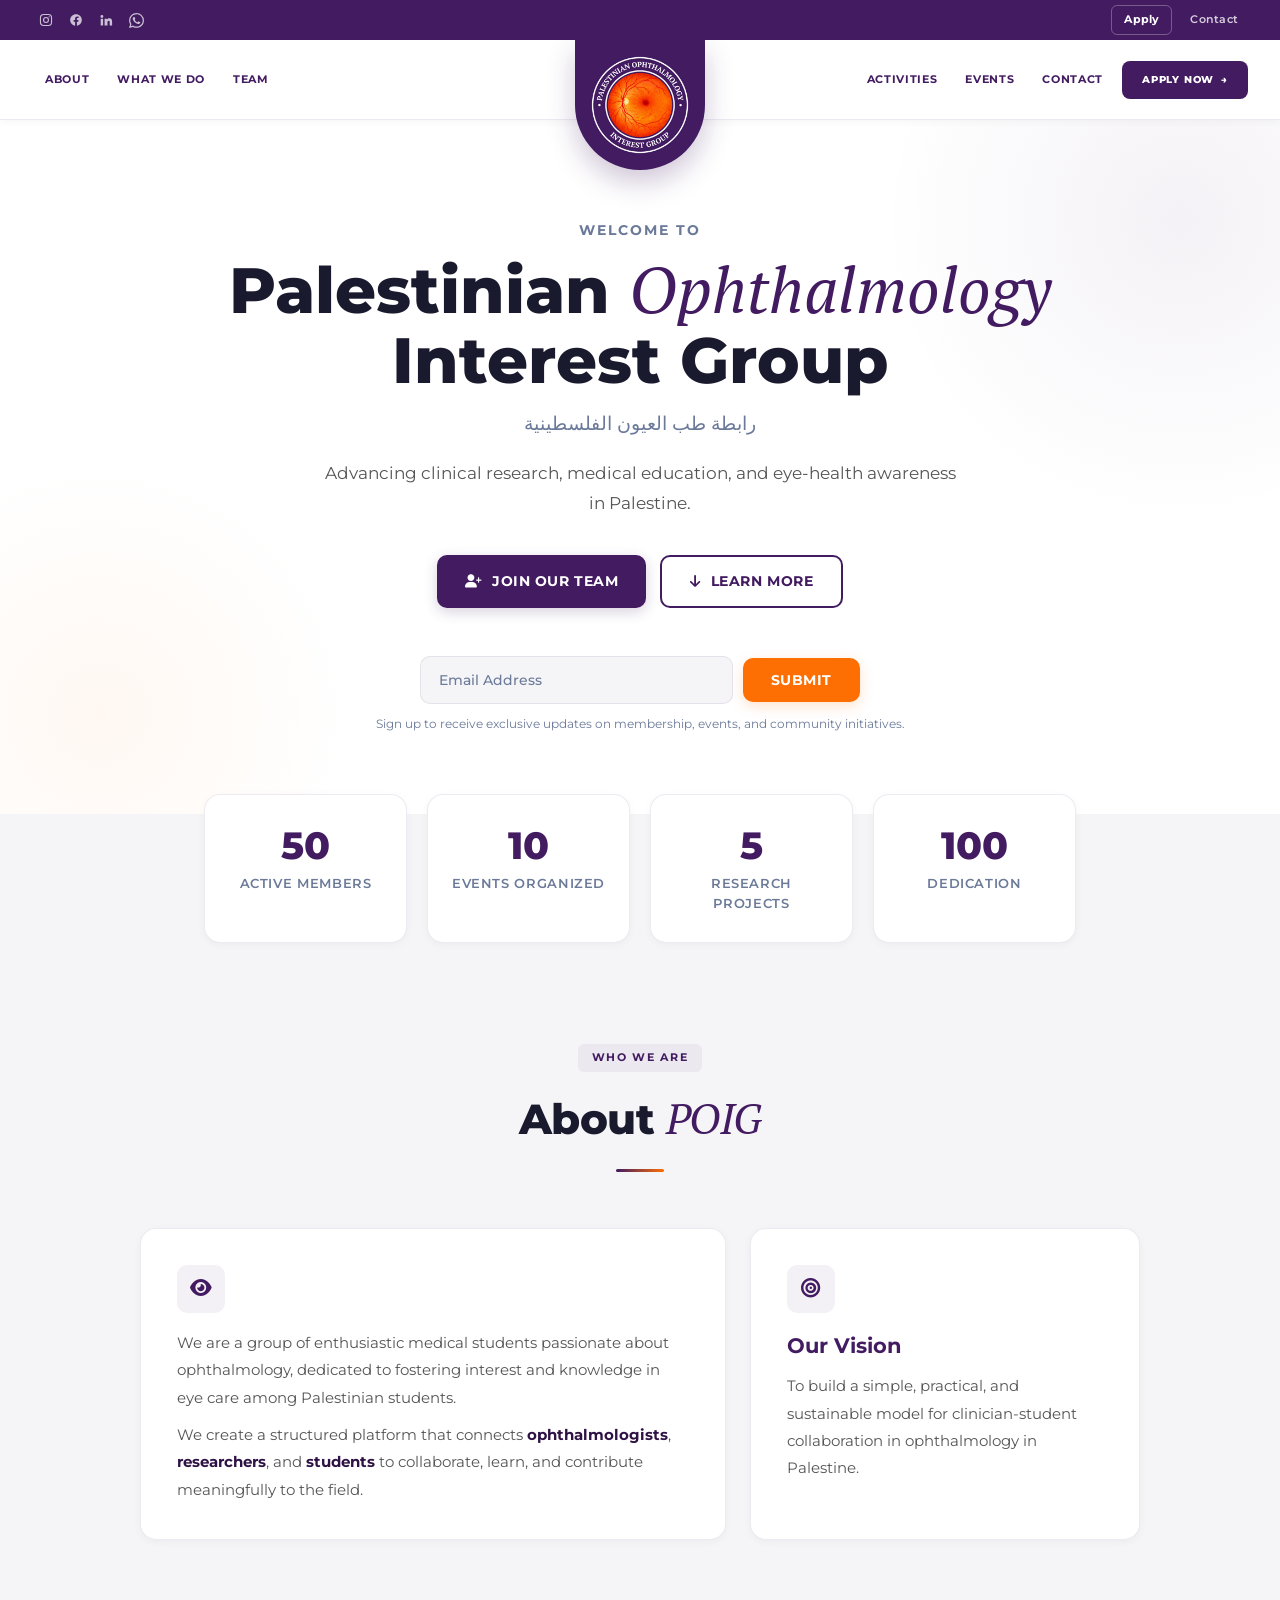
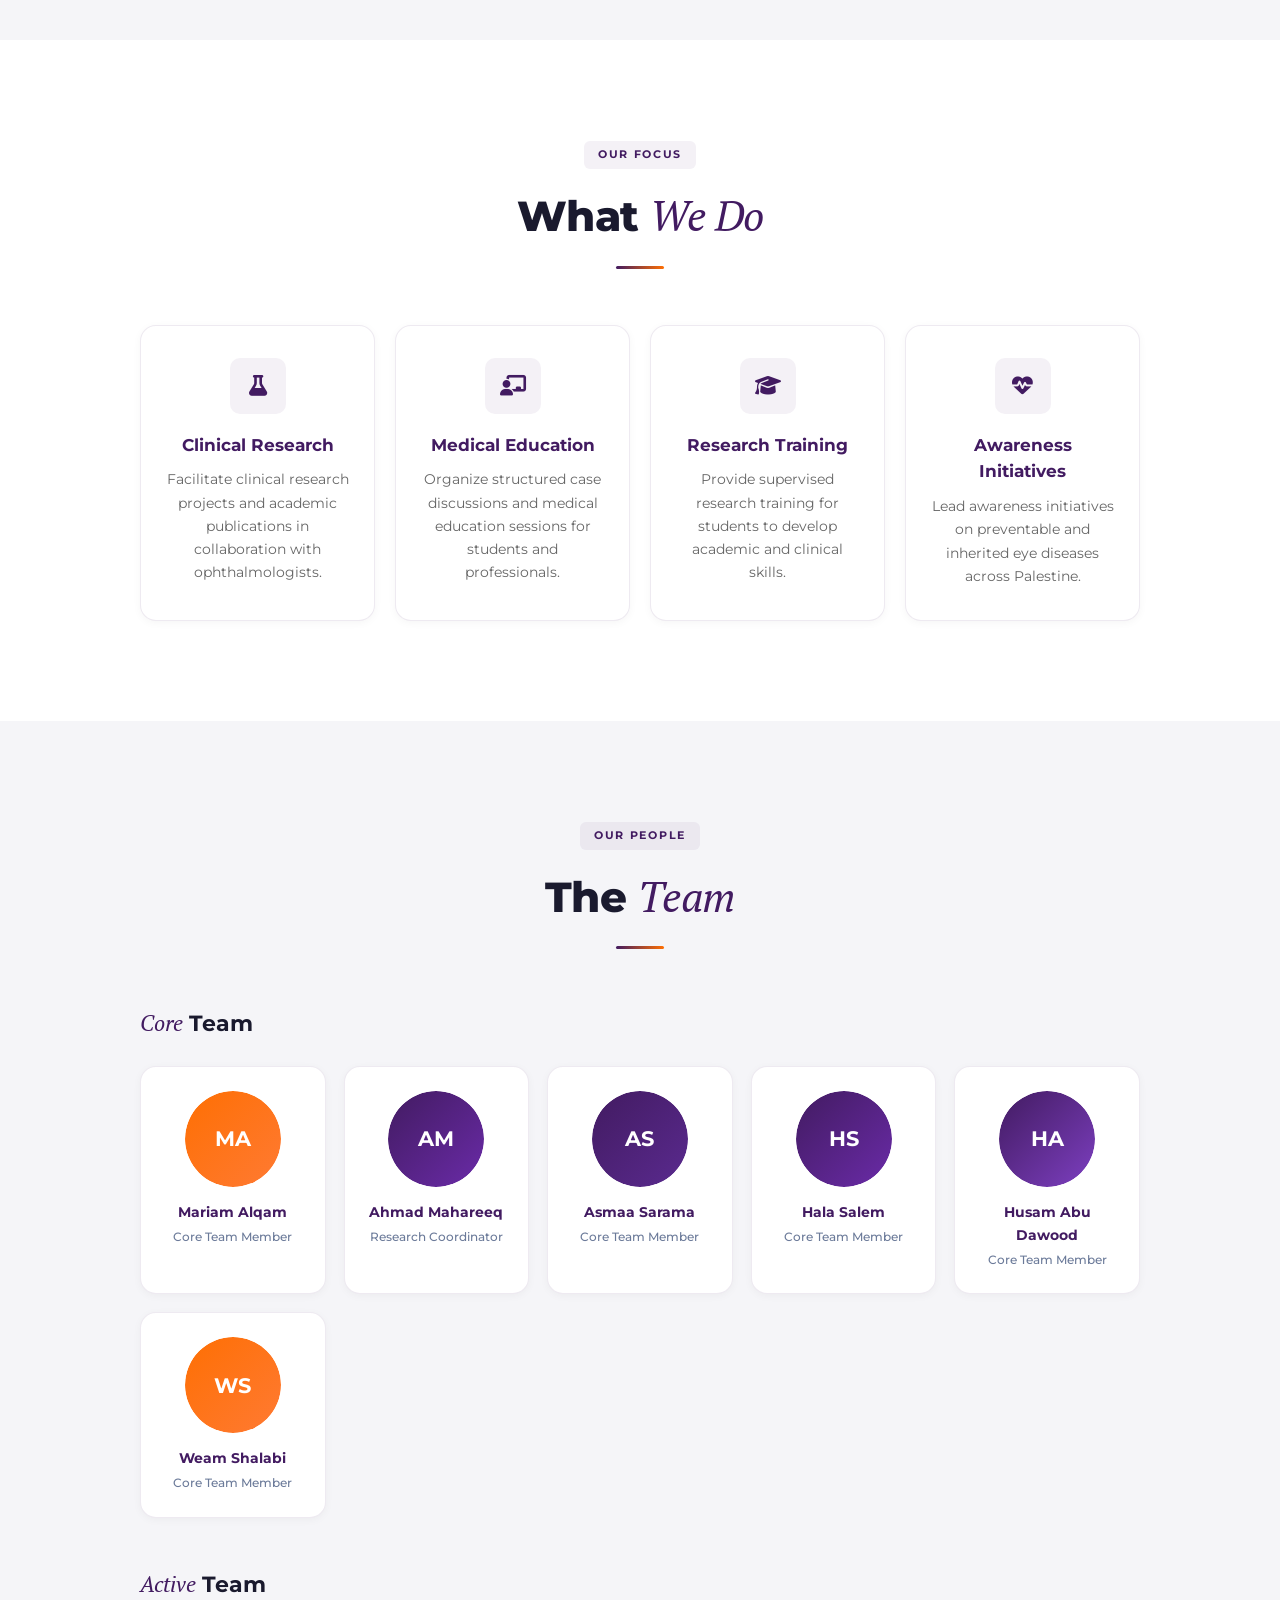
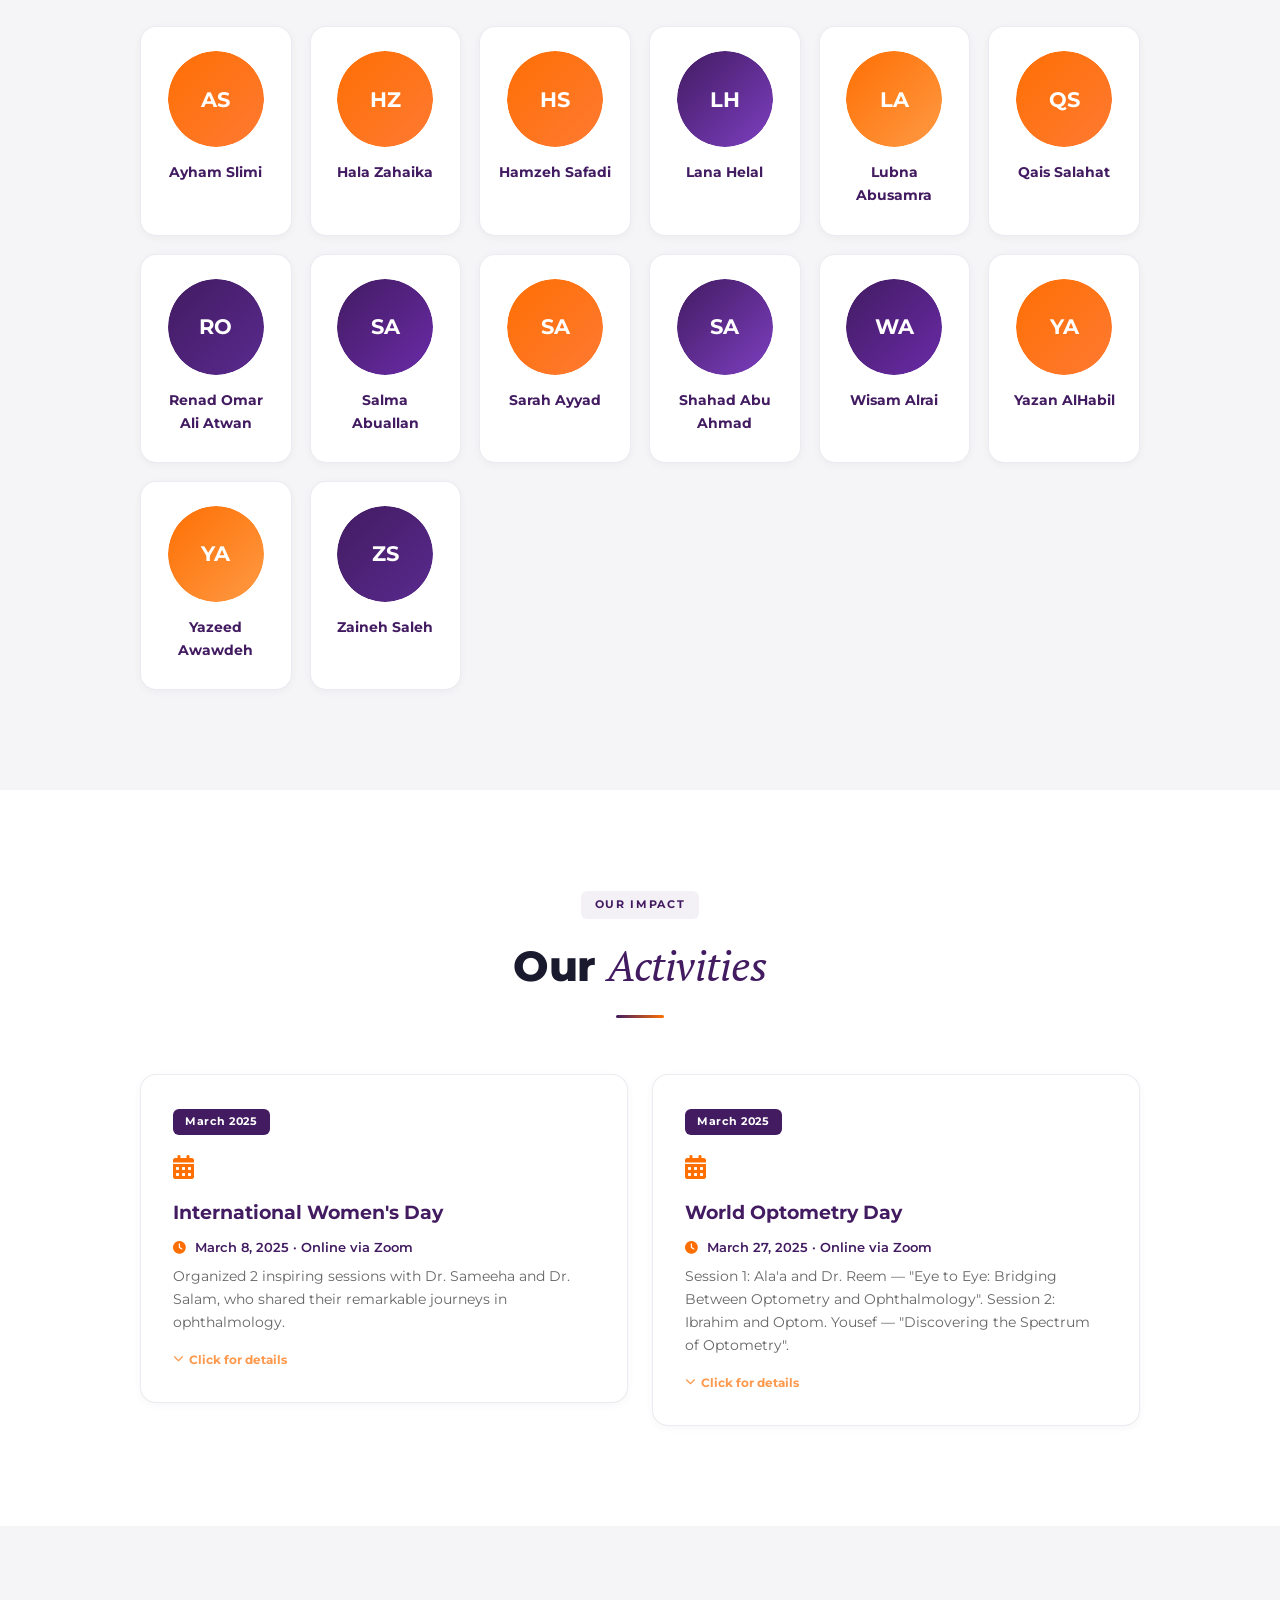
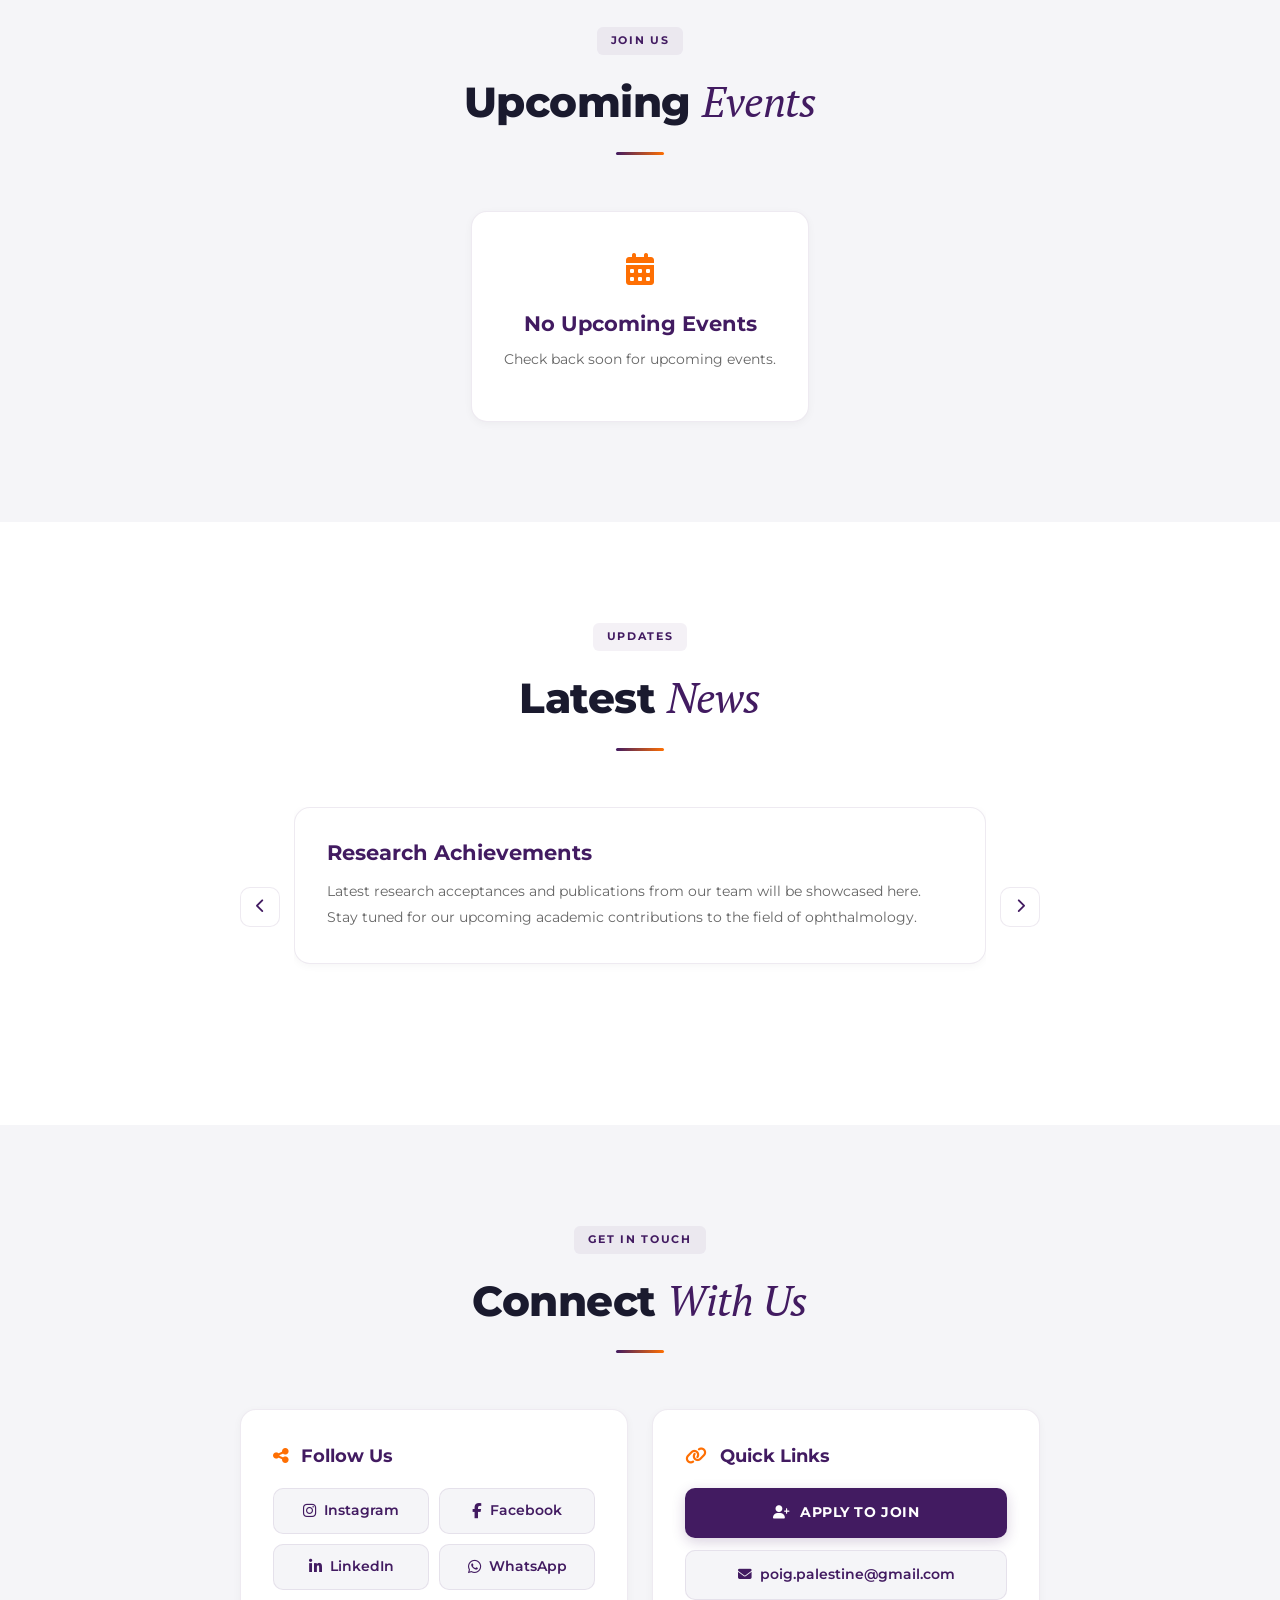
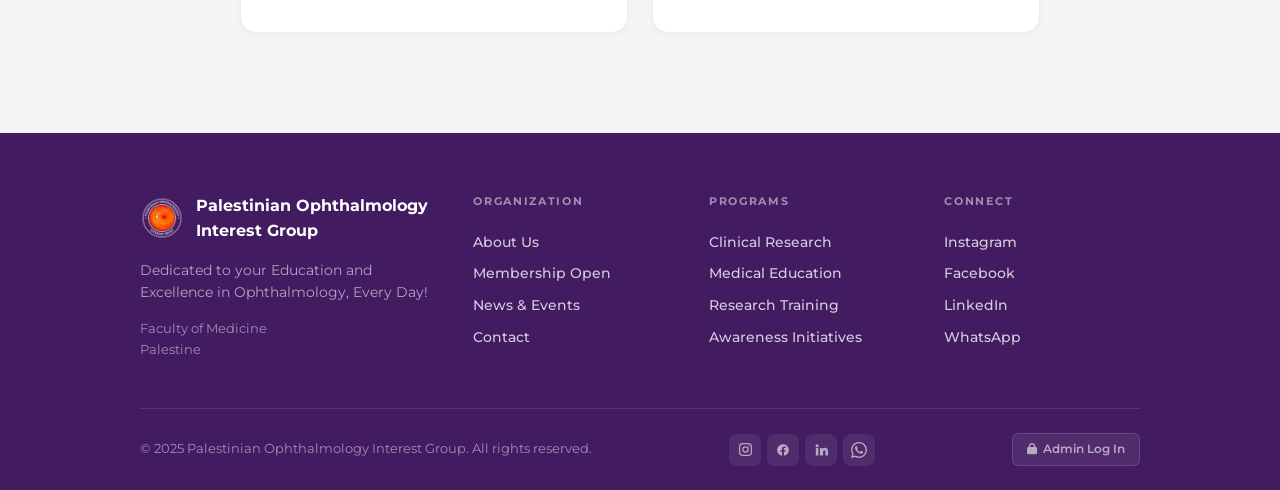
==== index.html @ 9f9f2297 "Redesign: cardig.me-inspired clean style" ====
<!DOCTYPE html>
<html lang="en">
<head>
  <meta charset="UTF-8">
  <meta name="viewport" content="width=device-width, initial-scale=1.0">
  <title>POIG — Palestinian Ophthalmology Interest Group</title>
  <meta name="description" content="POIG (Palestinian Ophthalmology Interest Group) is a student-led initiative dedicated to ophthalmic education, research, awareness, and professional development.">
  <link rel="icon" type="image/png" href="logo-small.png">
  <link rel="stylesheet" href="style.css">
  <link rel="preconnect" href="https://fonts.googleapis.com">
  <link rel="preconnect" href="https://fonts.gstatic.com" crossorigin>
  <link href="https://fonts.googleapis.com/css2?family=Montserrat:wght@300;400;500;600;700;800;900&family=PT+Serif:ital,wght@0,400;0,700;1,400;1,700&display=swap" rel="stylesheet">
  <link rel="stylesheet" href="lib/fontawesome/css/all.min.css">
</head>
<body id="top">

  <!-- Utility Bar -->
  <div class="nav-utility">
    <div class="util-social">
      <a href="https://www.instagram.com/poig.ps" target="_blank" rel="noopener" aria-label="Instagram">
        <svg width="14" height="14" viewBox="0 0 24 24" fill="none" stroke="currentColor" stroke-width="1.9"><rect x="2.5" y="2.5" width="19" height="19" rx="5.5"/><circle cx="12" cy="12" r="4.2"/><circle cx="17.4" cy="6.6" r="1.1" fill="currentColor" stroke="none"/></svg>
      </a>
      <a href="https://www.facebook.com/people/Palestinian-Ophthalmology-Interest-Group-POIG/61588352620304/" target="_blank" rel="noopener" aria-label="Facebook">
        <svg width="14" height="14" viewBox="0 0 24 24" fill="currentColor"><path d="M22 12.06C22 6.5 17.52 2 12 2S2 6.5 2 12.06c0 5 3.66 9.15 8.44 9.94v-7.03H7.9v-2.91h2.54V9.85c0-2.52 1.49-3.91 3.77-3.91 1.09 0 2.24.2 2.24.2v2.46h-1.26c-1.24 0-1.63.78-1.63 1.57v1.89h2.78l-.45 2.91h-2.33V22c4.78-.79 8.44-4.94 8.44-9.94Z"/></svg>
      </a>
      <a href="https://www.linkedin.com/company/palestinian-oig/" target="_blank" rel="noopener" aria-label="LinkedIn">
        <svg width="14" height="14" viewBox="0 0 24 24" fill="currentColor"><path d="M4.98 3.5a2.5 2.5 0 1 1 0 5 2.5 2.5 0 0 1 0-5ZM2.9 21.5h4.15V9.75H2.9V21.5ZM9.55 9.75h3.98v1.6h.06c.55-1.04 1.9-2.14 3.92-2.14 4.19 0 4.96 2.76 4.96 6.35v5.94h-4.14v-5.27c0-1.26-.02-2.88-1.75-2.88-1.76 0-2.03 1.37-2.03 2.79v5.36H9.55V9.75Z"/></svg>
      </a>
      <a href="https://chat.whatsapp.com/Lqb2zIHzDwMFWjWlgqXZn9" target="_blank" rel="noopener" aria-label="WhatsApp">
        <svg width="15" height="15" viewBox="0 0 24 24" fill="currentColor"><path d="M17.472 14.382c-.297-.149-1.758-.867-2.03-.967-.273-.099-.471-.148-.67.15-.197.297-.767.966-.94 1.164-.173.199-.347.223-.644.075-.297-.15-1.255-.463-2.39-1.475-.883-.788-1.48-1.761-1.653-2.059-.173-.297-.018-.458.13-.606.134-.133.298-.347.446-.52.149-.174.198-.298.298-.497.099-.198.05-.371-.025-.52-.075-.149-.669-1.612-.916-2.207-.242-.579-.487-.5-.669-.51-.173-.008-.371-.01-.57-.01-.198 0-.52.074-.792.372-.272.297-1.04 1.016-1.04 2.479 0 1.462 1.065 2.875 1.213 3.074.149.198 2.096 3.2 5.077 4.487.709.306 1.262.489 1.694.625.712.227 1.36.195 1.871.118.571-.085 1.758-.719 2.006-1.413.248-.694.248-1.289.173-1.413-.074-.124-.272-.198-.57-.347m-5.421 7.403h-.004a9.87 9.87 0 01-5.031-1.378l-.361-.214-3.741.982.998-3.648-.235-.374a9.86 9.86 0 01-1.51-5.26c.001-5.45 4.436-9.884 9.888-9.884 2.64 0 5.122 1.03 6.988 2.898a9.825 9.825 0 012.893 6.994c-.003 5.45-4.437 9.884-9.885 9.884m8.413-18.297A11.815 11.815 0 0012.05 0C5.495 0 .16 5.335.157 11.892c0 2.096.547 4.142 1.588 5.945L.057 24l6.305-1.654a11.882 11.882 0 005.683 1.448h.005c6.554 0 11.89-5.335 11.893-11.893a11.821 11.821 0 00-3.48-8.413Z"/></svg>
      </a>
    </div>

    <div class="util-links">
      <a href="https://docs.google.com/forms/d/e/1FAIpQLSf9drD7-JceoGbL4_K37pkbSeUa1gfrEMFWqD17afhvu1m6dw/viewform" target="_blank" class="util-outline">Apply</a>
      <a href="mailto:palestinian.oig@gmail.com">Contact</a>
    </div>
  </div>

  <!-- Main Nav Bar -->
  <div class="nav-main" id="navMain">
    <div class="nav-side left">
      <a class="nav-link-item" href="#about">About</a>
      <a class="nav-link-item" href="#services">What We Do</a>
      <a class="nav-link-item" href="#team">Team</a>
    </div>

    <a class="nav-logo" href="#top" aria-label="POIG — Home">
      <img src="logo-small.png" alt="POIG" loading="eager" width="110" height="110">
    </a>
    <div class="nav-center-gap"></div>

    <div class="nav-side right">
      <a class="nav-link-item" href="#activities">Activities</a>
      <a class="nav-link-item" href="#events">Events</a>
      <a class="nav-link-item" href="#contact">Contact</a>
      <div class="nav-ctas">
        <a class="nav-btn nav-btn-purple" href="https://docs.google.com/forms/d/e/1FAIpQLSf9drD7-JceoGbL4_K37pkbSeUa1gfrEMFWqD17afhvu1m6dw/viewform" target="_blank">Apply Now <span class="nav-cta-arr">&rarr;</span></a>
      </div>
    </div>

    <button class="nav-hamburger" id="navHamburger" aria-label="Menu">
      <span></span><span></span><span></span>
    </button>
  </div>

  <!-- Mobile Drawer -->
  <div class="nav-drawer" id="navDrawer">
    <div class="drawer-section">Navigation</div>
    <a class="drawer-item" href="#about">
      <div class="d-ico"><svg width="13" height="13" viewBox="0 0 24 24" fill="none" stroke="currentColor" stroke-width="1.8"><path d="M17 21v-2a4 4 0 0 0-4-4H5a4 4 0 0 0-4 4v2"/><circle cx="9" cy="7" r="4"/></svg></div>About Us
    </a>
    <a class="drawer-item" href="#services">
      <div class="d-ico"><svg width="13" height="13" viewBox="0 0 24 24" fill="none" stroke="currentColor" stroke-width="1.8"><path d="M12 2L2 7l10 5 10-5-10-5z"/><path d="M2 17l10 5 10-5"/><path d="M2 12l10 5 10-5"/></svg></div>What We Do
    </a>
    <a class="drawer-item" href="#team">
      <div class="d-ico"><svg width="13" height="13" viewBox="0 0 24 24" fill="none" stroke="currentColor" stroke-width="1.8"><path d="M17 21v-2a4 4 0 0 0-4-4H5a4 4 0 0 0-4 4v2"/><circle cx="9" cy="7" r="4"/><path d="M23 21v-2a4 4 0 0 0-3-3.87"/><path d="M16 3.13a4 4 0 0 1 0 7.75"/></svg></div>Team
    </a>
    <a class="drawer-item" href="#activities">
      <div class="d-ico"><svg width="13" height="13" viewBox="0 0 24 24" fill="none" stroke="currentColor" stroke-width="1.8"><rect x="3" y="4" width="18" height="18" rx="2"/><path d="M16 2v4"/><path d="M8 2v4"/><path d="M3 10h18"/></svg></div>Activities
    </a>
    <a class="drawer-item" href="#events">
      <div class="d-ico"><svg width="13" height="13" viewBox="0 0 24 24" fill="none" stroke="currentColor" stroke-width="1.8"><rect x="3" y="4" width="18" height="18" rx="2"/><path d="M16 2v4"/><path d="M8 2v4"/><path d="M3 10h18"/></svg></div>Events
    </a>
    <a class="drawer-item" href="#contact">
      <div class="d-ico"><svg width="13" height="13" viewBox="0 0 24 24" fill="none" stroke="currentColor" stroke-width="1.8"><path d="M4 4h16c1.1 0 2 .9 2 2v12c0 1.1-.9 2-2 2H4c-1.1 0-2-.9-2-2V6c0-1.1.9-2 2-2z"/><polyline points="22,6 12,13 2,6"/></svg></div>Contact
    </a>

    <div class="drawer-ctas">
      <a class="nav-btn nav-btn-ghost" href="https://docs.google.com/forms/d/e/1FAIpQLSf9drD7-JceoGbL4_K37pkbSeUa1gfrEMFWqD17afhvu1m6dw/viewform" target="_blank">Apply for Membership</a>
      <a class="nav-btn nav-btn-purple" href="#contact">Contact Us &rarr;</a>
    </div>

    <div class="drawer-social">
      <a href="https://www.instagram.com/poig.ps" target="_blank" rel="noopener" aria-label="Instagram"><svg width="15" height="15" viewBox="0 0 24 24" fill="none" stroke="currentColor" stroke-width="1.9"><rect x="2.5" y="2.5" width="19" height="19" rx="5.5"/><circle cx="12" cy="12" r="4.2"/><circle cx="17.4" cy="6.6" r="1.1" fill="currentColor" stroke="none"/></svg></a>
      <a href="https://www.facebook.com/people/Palestinian-Ophthalmology-Interest-Group-POIG/61588352620304/" target="_blank" rel="noopener" aria-label="Facebook"><svg width="15" height="15" viewBox="0 0 24 24" fill="currentColor"><path d="M22 12.06C22 6.5 17.52 2 12 2S2 6.5 2 12.06c0 5 3.66 9.15 8.44 9.94v-7.03H7.9v-2.91h2.54V9.85c0-2.52 1.49-3.91 3.77-3.91 1.09 0 2.24.2 2.24.2v2.46h-1.26c-1.24 0-1.63.78-1.63 1.57v1.89h2.78l-.45 2.91h-2.33V22c4.78-.79 8.44-4.94 8.44-9.94Z"/></svg></a>
      <a href="https://www.linkedin.com/company/palestinian-oig/" target="_blank" rel="noopener" aria-label="LinkedIn"><svg width="15" height="15" viewBox="0 0 24 24" fill="currentColor"><path d="M4.98 3.5a2.5 2.5 0 1 1 0 5 2.5 2.5 0 0 1 0-5ZM2.9 21.5h4.15V9.75H2.9V21.5ZM9.55 9.75h3.98v1.6h.06c.55-1.04 1.9-2.14 3.92-2.14 4.19 0 4.96 2.76 4.96 6.35v5.94h-4.14v-5.27c0-1.26-.02-2.88-1.75-2.88-1.76 0-2.03 1.37-2.03 2.79v5.36H9.55V9.75Z"/></svg></a>
      <a href="https://chat.whatsapp.com/Lqb2zIHzDwMFWjWlgqXZn9" target="_blank" rel="noopener" aria-label="WhatsApp"><svg width="16" height="16" viewBox="0 0 24 24" fill="currentColor"><path d="M17.472 14.382c-.297-.149-1.758-.867-2.03-.967-.273-.099-.471-.148-.67.15-.197.297-.767.966-.94 1.164-.173.199-.347.223-.644.075-.297-.15-1.255-.463-2.39-1.475-.883-.788-1.48-1.761-1.653-2.059-.173-.297-.018-.458.13-.606.134-.133.298-.347.446-.52.149-.174.198-.298.298-.497.099-.198.05-.371-.025-.52-.075-.149-.669-1.612-.916-2.207-.242-.579-.487-.5-.669-.51-.173-.008-.371-.01-.57-.01-.198 0-.52.074-.792.372-.272.297-1.04 1.016-1.04 2.479 0 1.462 1.065 2.875 1.213 3.074.149.198 2.096 3.2 5.077 4.487.709.306 1.262.489 1.694.625.712.227 1.36.195 1.871.118.571-.085 1.758-.719 2.006-1.413.248-.694.248-1.289.173-1.413-.074-.124-.272-.198-.57-.347m-5.421 7.403h-.004a9.87 9.87 0 01-5.031-1.378l-.361-.214-3.741.982.998-3.648-.235-.374a9.86 9.86 0 01-1.51-5.26c.001-5.45 4.436-9.884 9.888-9.884 2.64 0 5.122 1.03 6.988 2.898a9.825 9.825 0 012.893 6.994c-.003 5.45-4.437 9.884-9.885 9.884m8.413-18.297A11.815 11.815 0 0012.05 0C5.495 0 .16 5.335.157 11.892c0 2.096.547 4.142 1.588 5.945L.057 24l6.305-1.654a11.882 11.882 0 005.683 1.448h.005c6.554 0 11.89-5.335 11.893-11.893a11.821 11.821 0 00-3.48-8.413Z"/></svg></a>
    </div>
  </div>

  <!-- Nav Spacer -->
  <div class="nav-spacer" id="navSpacer"></div>

  <!-- Hero -->
  <section class="hero">
    <div class="hero-inner">
      <div class="hero-overline">Welcome to</div>
      <h1>
        <span id="heroTitle"></span>
      </h1>
      <p class="hero-arabic">رابطة طب العيون الفلسطينية</p>
      <p class="hero-desc" id="heroSubtitle"></p>
      <div class="hero-actions">
        <a href="https://docs.google.com/forms/d/e/1FAIpQLSf9drD7-JceoGbL4_K37pkbSeUa1gfrEMFWqD17afhvu1m6dw/viewform" target="_blank" class="btn btn-primary">
          <i class="fas fa-user-plus"></i> Join Our Team
        </a>
        <a href="#about" class="btn btn-outline">
          <i class="fas fa-arrow-down"></i> Learn More
        </a>
      </div>
      <div class="hero-signup">
        <input type="email" placeholder="Email Address" aria-label="Email Address">
        <button class="btn btn-orange" onclick="window.open('https://docs.google.com/forms/d/e/1FAIpQLSf9drD7-JceoGbL4_K37pkbSeUa1gfrEMFWqD17afhvu1m6dw/viewform','_blank')">
          Submit
        </button>
      </div>
      <p style="font-size:0.78rem;color:var(--muted);margin-top:10px;">Sign up to receive exclusive updates on membership, events, and community initiatives.</p>
    </div>
  </section>

  <!-- Stats -->
  <section class="stats-bar" id="statsBar"></section>

  <!-- About -->
  <section id="about" class="section">
    <div class="container">
      <div class="section-header">
        <span class="section-subtitle" id="aboutSubtitle">Who We Are</span>
        <h2 class="section-title">About <span class="serif-accent">POIG</span></h2>
        <div class="section-line"></div>
      </div>
      <div class="about-grid">
        <div class="about-card">
          <div class="card-icon"><i class="fas fa-eye"></i></div>
          <p id="aboutDescription">POIG is a Palestinian ophthalmology initiative dedicated to advancing clinical research, medical education, and eye-health awareness.</p>
          <p>We create a structured platform that connects <strong>ophthalmologists</strong>, <strong>researchers</strong>, and <strong>students</strong> to collaborate, learn, and contribute meaningfully to the field.</p>
        </div>
        <div class="vision-card">
          <div class="card-icon"><i class="fas fa-bullseye"></i></div>
          <h3>Our Vision</h3>
          <p>To build a simple, practical, and sustainable model for clinician-student collaboration in ophthalmology in Palestine.</p>
        </div>
      </div>
    </div>
  </section>

  <!-- What We Do -->
  <section id="services" class="section section-alt">
    <div class="container">
      <div class="section-header">
        <span class="section-subtitle">Our Focus</span>
        <h2 class="section-title">What <span class="serif-accent">We Do</span></h2>
        <div class="section-line"></div>
      </div>
      <div class="services-grid">
        <div class="service-card">
          <div class="service-icon"><i class="fas fa-flask"></i></div>
          <h3>Clinical Research</h3>
          <p>Facilitate clinical research projects and academic publications in collaboration with ophthalmologists.</p>
        </div>
        <div class="service-card">
          <div class="service-icon"><i class="fas fa-chalkboard-teacher"></i></div>
          <h3>Medical Education</h3>
          <p>Organize structured case discussions and medical education sessions for students and professionals.</p>
        </div>
        <div class="service-card">
          <div class="service-icon"><i class="fas fa-graduation-cap"></i></div>
          <h3>Research Training</h3>
          <p>Provide supervised research training for students to develop academic and clinical skills.</p>
        </div>
        <div class="service-card">
          <div class="service-icon"><i class="fas fa-heartbeat"></i></div>
          <h3>Awareness Initiatives</h3>
          <p>Lead awareness initiatives on preventable and inherited eye diseases across Palestine.</p>
        </div>
      </div>
    </div>
  </section>

  <!-- Team -->
  <section id="team" class="section">
    <div class="container">
      <div class="section-header">
        <span class="section-subtitle">Our People</span>
        <h2 class="section-title">The <span class="serif-accent">Team</span></h2>
        <div class="section-line"></div>
      </div>

      <div id="coreTeamContainer" class="team-category">
        <h3 class="team-category-title"><span class="serif-accent">Core</span> Team</h3>
        <div class="team-grid" id="coreTeamGrid"></div>
      </div>

      <div id="activeTeamContainer" class="team-category">
        <h3 class="team-category-title"><span class="serif-accent">Active</span> Team</h3>
        <div class="team-grid active-team-grid" id="activeTeamGrid"></div>
      </div>
    </div>
  </section>

  <!-- Activities -->
  <section id="activities" class="section section-alt">
    <div class="container">
      <div class="section-header">
        <span class="section-subtitle">Our Impact</span>
        <h2 class="section-title">Our <span class="serif-accent">Activities</span></h2>
        <div class="section-line"></div>
      </div>
      <div class="activities-grid" id="activitiesGrid"></div>
    </div>
  </section>

  <!-- Events -->
  <section id="events" class="section">
    <div class="container">
      <div class="section-header">
        <span class="section-subtitle">Join Us</span>
        <h2 class="section-title">Upcoming <span class="serif-accent">Events</span></h2>
        <div class="section-line"></div>
      </div>
      <div class="events-grid" id="eventsGrid"></div>
    </div>
  </section>

  <!-- News -->
  <section id="news" class="section section-alt">
    <div class="container">
      <div class="section-header">
        <span class="section-subtitle">Updates</span>
        <h2 class="section-title">Latest <span class="serif-accent">News</span></h2>
        <div class="section-line"></div>
      </div>
      <div class="news-carousel">
        <button class="carousel-arrow carousel-arrow-left" onclick="if(window.prevSlide){prevSlide();resetTimer()}"><i class="fas fa-chevron-left"></i></button>
        <div class="news-track" id="newsGrid"></div>
        <button class="carousel-arrow carousel-arrow-right" onclick="if(window.nextSlide){nextSlide();resetTimer()}"><i class="fas fa-chevron-right"></i></button>
      </div>
      <div class="carousel-dots" id="newsDots"></div>
    </div>
  </section>

  <!-- Contact -->
  <section id="contact" class="section">
    <div class="container">
      <div class="section-header">
        <span class="section-subtitle">Get In Touch</span>
        <h2 class="section-title">Connect <span class="serif-accent">With Us</span></h2>
        <div class="section-line"></div>
      </div>
      <div class="contact-content">
        <div class="contact-card">
          <h3><i class="fas fa-share-alt"></i> Follow Us</h3>
          <div class="social-links" id="socialLinks">
            <a href="https://www.instagram.com/poig.ps" target="_blank" class="social-link">
              <i class="fab fa-instagram"></i> Instagram
            </a>
            <a href="https://www.facebook.com/people/Palestinian-Ophthalmology-Interest-Group-POIG/61588352620304/" target="_blank" class="social-link">
              <i class="fab fa-facebook-f"></i> Facebook
            </a>
            <a href="https://www.linkedin.com/company/palestinian-oig/" target="_blank" class="social-link">
              <i class="fab fa-linkedin-in"></i> LinkedIn
            </a>
            <a href="https://chat.whatsapp.com/Lqb2zIHzDwMFWjWlgqXZn9" target="_blank" class="social-link">
              <i class="fab fa-whatsapp"></i> WhatsApp
            </a>
          </div>
        </div>
        <div class="contact-card">
          <h3><i class="fas fa-link"></i> Quick Links</h3>
          <a href="https://docs.google.com/forms/d/e/1FAIpQLSf9drD7-JceoGbL4_K37pkbSeUa1gfrEMFWqD17afhvu1m6dw/viewform" target="_blank" class="btn btn-primary">
            <i class="fas fa-user-plus"></i> Apply to Join
          </a>
          <a href="mailto:palestinian.oig@gmail.com" class="contact-email" id="contactEmail">
            <i class="fas fa-envelope"></i> palestinian.oig@gmail.com
          </a>
        </div>
      </div>
    </div>
  </section>

  <!-- Footer -->
  <footer>
    <div class="footer-grid">
      <div class="footer-brand">
        <div class="footer-logo">
          <img src="logo-small.png" alt="POIG">
          <span>Palestinian Ophthalmology Interest Group</span>
        </div>
        <p class="footer-tagline">Dedicated to your Education and Excellence in Ophthalmology, Every Day!</p>
        <p class="footer-address">Faculty of Medicine<br>Palestine</p>
      </div>
      <div class="footer-col">
        <h4>Organization</h4>
        <a href="#about">About Us</a>
        <a href="https://docs.google.com/forms/d/e/1FAIpQLSf9drD7-JceoGbL4_K37pkbSeUa1gfrEMFWqD17afhvu1m6dw/viewform" target="_blank">Membership Open</a>
        <a href="#news">News & Events</a>
        <a href="#contact">Contact</a>
      </div>
      <div class="footer-col">
        <h4>Programs</h4>
        <a href="#services">Clinical Research</a>
        <a href="#services">Medical Education</a>
        <a href="#services">Research Training</a>
        <a href="#services">Awareness Initiatives</a>
      </div>
      <div class="footer-col">
        <h4>Connect</h4>
        <a href="https://www.instagram.com/poig.ps" target="_blank">Instagram</a>
        <a href="https://www.facebook.com/people/Palestinian-Ophthalmology-Interest-Group-POIG/61588352620304/" target="_blank">Facebook</a>
        <a href="https://www.linkedin.com/company/palestinian-oig/" target="_blank">LinkedIn</a>
        <a href="https://chat.whatsapp.com/Lqb2zIHzDwMFWjWlgqXZn9" target="_blank">WhatsApp</a>
      </div>
    </div>
    <div class="footer-bottom">
      <p id="footerText">&copy; 2026 POIG. All rights reserved.</p>
      <div class="footer-social">
        <a href="https://www.instagram.com/poig.ps" target="_blank" aria-label="Instagram"><svg width="15" height="15" viewBox="0 0 24 24" fill="none" stroke="currentColor" stroke-width="1.9"><rect x="2.5" y="2.5" width="19" height="19" rx="5.5"/><circle cx="12" cy="12" r="4.2"/><circle cx="17.4" cy="6.6" r="1.1" fill="currentColor" stroke="none"/></svg></a>
        <a href="https://www.facebook.com/people/Palestinian-Ophthalmology-Interest-Group-POIG/61588352620304/" target="_blank" aria-label="Facebook"><svg width="14" height="14" viewBox="0 0 24 24" fill="currentColor"><path d="M22 12.06C22 6.5 17.52 2 12 2S2 6.5 2 12.06c0 5 3.66 9.15 8.44 9.94v-7.03H7.9v-2.91h2.54V9.85c0-2.52 1.49-3.91 3.77-3.91 1.09 0 2.24.2 2.24.2v2.46h-1.26c-1.24 0-1.63.78-1.63 1.57v1.89h2.78l-.45 2.91h-2.33V22c4.78-.79 8.44-4.94 8.44-9.94Z"/></svg></a>
        <a href="https://www.linkedin.com/company/palestinian-oig/" target="_blank" aria-label="LinkedIn"><svg width="15" height="15" viewBox="0 0 24 24" fill="currentColor"><path d="M4.98 3.5a2.5 2.5 0 1 1 0 5 2.5 2.5 0 0 1 0-5ZM2.9 21.5h4.15V9.75H2.9V21.5ZM9.55 9.75h3.98v1.6h.06c.55-1.04 1.9-2.14 3.92-2.14 4.19 0 4.96 2.76 4.96 6.35v5.94h-4.14v-5.27c0-1.26-.02-2.88-1.75-2.88-1.76 0-2.03 1.37-2.03 2.79v5.36H9.55V9.75Z"/></svg></a>
        <a href="https://chat.whatsapp.com/Lqb2zIHzDwMFWjWlgqXZn9" target="_blank" aria-label="WhatsApp"><svg width="16" height="16" viewBox="0 0 24 24" fill="currentColor"><path d="M17.472 14.382c-.297-.149-1.758-.867-2.03-.967-.273-.099-.471-.148-.67.15-.197.297-.767.966-.94 1.164-.173.199-.347.223-.644.075-.297-.15-1.255-.463-2.39-1.475-.883-.788-1.48-1.761-1.653-2.059-.173-.297-.018-.458.13-.606.134-.133.298-.347.446-.52.149-.174.198-.298.298-.497.099-.198.05-.371-.025-.52-.075-.149-.669-1.612-.916-2.207-.242-.579-.487-.5-.669-.51-.173-.008-.371-.01-.57-.01-.198 0-.52.074-.792.372-.272.297-1.04 1.016-1.04 2.479 0 1.462 1.065 2.875 1.213 3.074.149.198 2.096 3.2 5.077 4.487.709.306 1.262.489 1.694.625.712.227 1.36.195 1.871.118.571-.085 1.758-.719 2.006-1.413.248-.694.248-1.289.173-1.413-.074-.124-.272-.198-.57-.347m-5.421 7.403h-.004a9.87 9.87 0 01-5.031-1.378l-.361-.214-3.741.982.998-3.648-.235-.374a9.86 9.86 0 01-1.51-5.26c.001-5.45 4.436-9.884 9.888-9.884 2.64 0 5.122 1.03 6.988 2.898a9.825 9.825 0 012.893 6.994c-.003 5.45-4.437 9.884-9.885 9.884m8.413-18.297A11.815 11.815 0 0012.05 0C5.495 0 .16 5.335.157 11.892c0 2.096.547 4.142 1.588 5.945L.057 24l6.305-1.654a11.882 11.882 0 005.683 1.448h.005c6.554 0 11.89-5.335 11.893-11.893a11.821 11.821 0 00-3.48-8.413Z"/></svg></a>
      </div>
      <a href="admin.html" class="btn-admin-login"><i class="fas fa-lock"></i> Admin Log In</a>
    </div>
  </footer>

  <script src="script.js"></script>
</body>
</html>
---- style.css ----
/* ============================================
   POIG — Palestinian Ophthalmology Interest Group
   Theme: Cardig.me-inspired clean institutional style
   Colors: Purple (#421B61), Orange (#FE6F03)
   ============================================ */

@import url('https://fonts.googleapis.com/css2?family=Montserrat:ital,wght@0,300;0,400;0,500;0,600;0,700;0,800;0,900;1,400;1,700&family=PT+Serif:ital,wght@0,400;0,700;1,400;1,700&display=swap');

:root {
  --purple: #421B61;
  --purple-dark: #2f1245;
  --purple-light: #6a2ba8;
  --orange: #FE6F03;
  --orange-light: #ff9a44;
  --orange-dark: #d55a00;
  --white: #fff;
  --off: #f5f5f8;
  --muted: #6B7A99;
  --text: #1a1a2e;
  --border: rgba(66, 27, 97, 0.09);
  --shadow-sm: 0 2px 8px rgba(0, 0, 0, 0.04);
  --shadow-md: 0 4px 20px rgba(0, 0, 0, 0.06);
  --shadow-lg: 0 12px 40px rgba(0, 0, 0, 0.08);
  --radius: 16px;
  --radius-sm: 10px;
  --radius-lg: 24px;
  --transition: 0.3s cubic-bezier(0.25, 0.46, 0.45, 0.94);
  --util-h: 40px;
  --main-h: 80px;
  --cradle-w: 130px;
  --cradle-h: 130px;
  --logo-s: 110px;
}

* {
  margin: 0;
  padding: 0;
  box-sizing: border-box;
}

html {
  scroll-behavior: smooth;
}

body {
  font-family: 'Montserrat', -apple-system, BlinkMacSystemFont, sans-serif;
  background: var(--off);
  color: var(--text);
  overflow-x: hidden;
  line-height: 1.6;
  -webkit-font-smoothing: antialiased;
}

/* ============================================
   Two-Tier Navigation
   ============================================ */

/* ── Utility Bar ── */
.nav-utility {
  position: fixed;
  top: 0;
  left: 0;
  right: 0;
  height: var(--util-h);
  background: var(--purple);
  display: flex;
  align-items: center;
  justify-content: space-between;
  padding: 0 32px;
  z-index: 1001;
  transition: height 0.3s var(--transition), opacity 0.25s var(--transition);
  font-family: 'Montserrat', sans-serif;
}

body.scrolled .nav-utility {
  height: 0;
  opacity: 0;
  overflow: hidden;
}

.util-social {
  display: flex;
  align-items: center;
  gap: 2px;
}

.util-social a {
  width: 28px;
  height: 28px;
  border-radius: 6px;
  display: flex;
  align-items: center;
  justify-content: center;
  color: rgba(255, 255, 255, 0.72);
  text-decoration: none;
  transition: background 0.18s, color 0.18s, transform 0.18s;
}

.util-social a:hover {
  background: rgba(255, 255, 255, 0.1);
  color: #fff;
  transform: translateY(-1px);
}

.util-links {
  display: flex;
  align-items: center;
  gap: 4px;
}

.util-links a {
  font-size: 11px;
  font-weight: 600;
  letter-spacing: 0.02em;
  color: rgba(255, 255, 255, 0.78);
  text-decoration: none;
  padding: 6px 10px;
  border-radius: 6px;
  white-space: nowrap;
  transition: background 0.18s, color 0.18s;
}

.util-links a:hover {
  background: rgba(255, 255, 255, 0.1);
  color: #fff;
}

.util-links a.util-strong {
  color: #fff;
  background: rgba(255, 255, 255, 0.12);
  font-weight: 700;
}

.util-links a.util-strong:hover {
  background: rgba(255, 255, 255, 0.2);
}

.util-links a.util-outline {
  color: #fff;
  font-weight: 700;
  border: 1px solid rgba(255, 255, 255, 0.28);
  padding: 5px 12px;
  margin-right: 4px;
}

.util-links a.util-outline:hover {
  background: rgba(255, 255, 255, 0.14);
  border-color: rgba(255, 255, 255, 0.5);
}

.util-sep {
  width: 1px;
  height: 15px;
  background: rgba(255, 255, 255, 0.2);
  margin: 0 8px;
}

/* ── Main Nav Bar ── */
.nav-main {
  position: fixed;
  top: var(--util-h);
  left: 0;
  right: 0;
  height: var(--main-h);
  display: flex;
  align-items: center;
  padding: 0 32px;
  background: var(--white);
  border-bottom: 1px solid var(--border);
  box-shadow: var(--shadow-sm);
  z-index: 1000;
  transition: box-shadow 0.3s var(--transition), top 0.3s var(--transition);
  font-family: 'Montserrat', sans-serif;
}

body.scrolled .nav-main {
  top: 0;
  box-shadow: var(--shadow-md);
}

/* ── Logo Cradle ── */
.nav-logo {
  position: absolute;
  top: 0;
  left: 50%;
  transform: translateX(-50%);
  width: var(--cradle-w);
  height: var(--cradle-h);
  background: var(--purple);
  border-radius: 0 0 calc(var(--cradle-w) / 2) calc(var(--cradle-w) / 2);
  box-shadow: 0 12px 28px rgba(66, 27, 97, 0.25);
  display: flex;
  align-items: flex-start;
  justify-content: center;
  padding-top: 10px;
  text-decoration: none;
  z-index: 3;
  transition:
    width 0.5s cubic-bezier(0.45, 0.05, 0.3, 1),
    height 0.3s var(--transition) 0.4s,
    border-radius 0.3s var(--transition) 0.4s,
    padding 0.3s var(--transition) 0.4s,
    box-shadow 0.3s var(--transition) 0.4s,
    transform 0.4s var(--transition);
}

.nav-logo img {
  width: var(--logo-s);
  height: var(--logo-s);
  object-fit: contain;
  border-radius: 50%;
  flex-shrink: 0;
  transition: width 0.3s var(--transition), height 0.3s var(--transition), transform 0.3s var(--transition);
}

.nav-logo:hover img {
  transform: scale(1.04);
}

.nav-logo:hover {
  box-shadow: 0 16px 36px rgba(66, 27, 97, 0.32);
}

body.scrolled .nav-logo {
  width: 100%;
  height: var(--main-h);
  border-radius: 0;
  align-items: center;
  padding: 0;
  box-shadow: none;
  pointer-events: none;
  transition:
    height 0.3s var(--transition),
    border-radius 0.3s var(--transition),
    padding 0.3s var(--transition),
    box-shadow 0.3s var(--transition),
    transform 0.4s var(--transition),
    width 0.55s cubic-bezier(0.45, 0.05, 0.3, 1) 0.3s;
}

body.scrolled .nav-logo:hover {
  box-shadow: none;
}

body.scrolled .nav-logo img {
  width: 56px;
  height: 56px;
  pointer-events: auto;
  cursor: pointer;
}

.nav-center-gap {
  width: calc(var(--cradle-w) + 20px);
  flex-shrink: 0;
}

/* ── Nav Links ── */
.nav-side {
  display: flex;
  align-items: center;
  gap: 2px;
  flex: 1;
  min-width: 0;
  position: relative;
  z-index: 4;
}

.nav-side.right {
  justify-content: flex-end;
}

.nav-link-item {
  display: inline-flex;
  align-items: center;
  gap: 5px;
  padding: 9px 13px;
  border-radius: 7px;
  font-size: 11px;
  font-weight: 700;
  letter-spacing: 0.06em;
  text-transform: uppercase;
  color: var(--purple);
  text-decoration: none;
  transition: background 0.15s, color 0.15s;
  white-space: nowrap;
  cursor: pointer;
  border: none;
  background: none;
  font-family: 'Montserrat', sans-serif;
  position: relative;
}

.nav-link-item::before {
  content: '';
  position: absolute;
  left: 13px;
  right: 13px;
  bottom: 3px;
  height: 2px;
  background: var(--purple);
  border-radius: 2px;
  transform: scaleX(0);
  transform-origin: left;
  transition: transform 0.25s var(--transition);
}

.nav-link-item:hover::before,
.nav-link-item.active::before {
  transform: scaleX(1);
}

.nav-link-item:hover,
.nav-link-item.active {
  background: var(--off);
}

body.scrolled .nav-link-item {
  color: #fff;
}

body.scrolled .nav-link-item::before {
  background: #fff;
}

body.scrolled .nav-link-item:hover,
body.scrolled .nav-link-item.active {
  background: rgba(255, 255, 255, 0.12);
}

/* ── Nav Button ── */
.nav-btn {
  display: inline-flex;
  align-items: center;
  gap: 7px;
  font-family: 'Montserrat', sans-serif;
  font-size: 10px;
  font-weight: 800;
  letter-spacing: 0.08em;
  text-transform: uppercase;
  text-decoration: none;
  cursor: pointer;
  padding: 11px 20px;
  border-radius: 8px;
  border: none;
  position: relative;
  overflow: hidden;
  transition: opacity 0.2s, transform 0.15s, box-shadow 0.2s;
  white-space: nowrap;
}

.nav-btn:hover {
  opacity: 0.92;
  transform: translateY(-1px);
}

.nav-btn::after {
  content: '';
  position: absolute;
  top: 0;
  left: -80%;
  width: 55%;
  height: 100%;
  background: linear-gradient(90deg, transparent, rgba(255, 255, 255, 0.22), transparent);
  transform: skewX(-18deg);
  transition: left 0.5s ease;
  pointer-events: none;
}

.nav-btn:hover::after {
  left: 140%;
}

.nav-btn-purple {
  background: var(--purple);
  color: #fff;
}

.nav-btn-purple:hover {
  box-shadow: 0 8px 20px rgba(66, 27, 97, 0.24);
}

body.scrolled .nav-btn-purple {
  background: #fff;
  color: var(--purple);
}

body.scrolled .nav-btn-purple:hover {
  box-shadow: 0 8px 20px rgba(0, 0, 0, 0.2);
}

.nav-btn-ghost {
  background: transparent;
  color: var(--purple);
  outline: 1px solid var(--border);
}

.nav-btn-ghost:hover {
  background: var(--off);
}

body.scrolled .nav-btn-ghost {
  color: #fff;
  outline-color: rgba(255, 255, 255, 0.28);
}

body.scrolled .nav-btn-ghost:hover {
  background: rgba(255, 255, 255, 0.12);
}

.nav-ctas {
  display: flex;
  align-items: center;
  gap: 8px;
  flex-shrink: 0;
  margin-left: 4px;
}

.nav-cta-arr {
  display: inline-block;
  transition: transform 0.25s var(--transition);
}

.nav-btn:hover .nav-cta-arr {
  transform: translateX(3px);
}

/* ── Mobile Hamburger ── */
.nav-hamburger {
  display: none;
  flex-direction: column;
  justify-content: center;
  gap: 5px;
  width: 38px;
  height: 38px;
  padding: 7px;
  background: var(--off);
  border: 1px solid var(--border);
  border-radius: 9px;
  cursor: pointer;
  flex-shrink: 0;
  position: relative;
  z-index: 4;
  transition: background 0.3s var(--transition), border-color 0.3s var(--transition);
}

.nav-hamburger span {
  display: block;
  height: 2px;
  background: var(--purple);
  border-radius: 2px;
  transition: all 0.25s var(--transition);
}

body.scrolled .nav-hamburger {
  background: rgba(255, 255, 255, 0.12);
  border-color: rgba(255, 255, 255, 0.22);
}

body.scrolled .nav-hamburger span {
  background: #fff;
}

.nav-hamburger.open span:nth-child(1) {
  transform: translateY(7px) rotate(45deg);
}

.nav-hamburger.open span:nth-child(2) {
  opacity: 0;
  transform: scaleX(0);
}

.nav-hamburger.open span:nth-child(3) {
  transform: translateY(-7px) rotate(-45deg);
}

/* ── Mobile Drawer ── */
.nav-drawer {
  display: none;
  position: fixed;
  top: calc(var(--util-h) + var(--main-h));
  left: 0;
  right: 0;
  background: var(--white);
  border-top: 1px solid var(--border);
  box-shadow: 0 16px 48px rgba(66, 27, 97, 0.1);
  z-index: 999;
  overflow-y: auto;
  max-height: calc(100vh - var(--util-h) - var(--main-h));
  padding: 16px 0 40px;
  font-family: 'Montserrat', sans-serif;
}

body.scrolled .nav-drawer {
  top: var(--main-h);
  max-height: calc(100vh - var(--main-h));
}

.nav-drawer.open {
  display: block;
  animation: drawerIn 0.22s var(--transition);
}

@keyframes drawerIn {
  from { opacity: 0; transform: translateY(-8px); }
  to { opacity: 1; transform: none; }
}

.drawer-section {
  padding: 12px 24px 5px;
  font-size: 9px;
  font-weight: 700;
  letter-spacing: 0.2em;
  text-transform: uppercase;
  color: var(--muted);
  display: flex;
  align-items: center;
  gap: 8px;
  margin-top: 8px;
}

.drawer-section::before {
  content: '';
  width: 13px;
  height: 1px;
  background: var(--muted);
}

.drawer-item {
  display: flex;
  align-items: center;
  gap: 12px;
  padding: 11px 24px;
  text-decoration: none;
  color: var(--muted);
  font-size: 13px;
  font-weight: 600;
  transition: background 0.12s, color 0.12s;
}

.drawer-item:hover,
.drawer-item.active {
  background: var(--off);
  color: var(--purple);
}

.drawer-item .d-ico {
  width: 28px;
  height: 28px;
  border-radius: 7px;
  background: rgba(66, 27, 97, 0.05);
  border: 1px solid var(--border);
  display: flex;
  align-items: center;
  justify-content: center;
  flex-shrink: 0;
  color: var(--purple);
}

.drawer-ctas {
  display: flex;
  flex-direction: column;
  gap: 10px;
  padding: 20px 24px 0;
  border-top: 1px solid var(--border);
  margin-top: 16px;
}

.drawer-ctas .nav-btn {
  justify-content: center;
  padding: 14px 20px;
}

.drawer-social {
  display: flex;
  gap: 6px;
  padding: 20px 24px 0;
  justify-content: center;
}

.drawer-social a {
  width: 36px;
  height: 36px;
  border-radius: 9px;
  background: var(--off);
  border: 1px solid var(--border);
  color: var(--purple);
  display: flex;
  align-items: center;
  justify-content: center;
  text-decoration: none;
  transition: background 0.15s, color 0.15s;
}

.drawer-social a:hover {
  background: var(--purple);
  color: #fff;
}

/* Spacer for fixed nav */
.nav-spacer {
  height: calc(var(--util-h) + var(--main-h));
}

body.scrolled .nav-spacer {
  height: var(--main-h);
}

/* ============================================
   Hero Section
   ============================================ */
.hero {
  padding: 100px 5% 80px;
  position: relative;
  background: var(--white);
  overflow: hidden;
}

.hero::before {
  content: '';
  position: absolute;
  top: -200px;
  right: -200px;
  width: 600px;
  height: 600px;
  background: radial-gradient(circle, rgba(66, 27, 97, 0.06), transparent 70%);
  pointer-events: none;
}

.hero::after {
  content: '';
  position: absolute;
  bottom: -150px;
  left: -150px;
  width: 500px;
  height: 500px;
  background: radial-gradient(circle, rgba(254, 111, 3, 0.05), transparent 70%);
  pointer-events: none;
}

.hero-inner {
  max-width: 900px;
  margin: 0 auto;
  text-align: center;
  position: relative;
  z-index: 2;
}

.hero-badge {
  display: inline-block;
  padding: 6px 16px;
  border-radius: 40px;
  background: rgba(66, 27, 97, 0.06);
  border: 1px solid rgba(66, 27, 97, 0.1);
  font-size: 0.75rem;
  font-weight: 700;
  color: var(--purple);
  letter-spacing: 0.1em;
  text-transform: uppercase;
  margin-bottom: 24px;
}

.hero-overline {
  font-size: 0.85rem;
  font-weight: 700;
  letter-spacing: 0.15em;
  text-transform: uppercase;
  color: var(--muted);
  margin-bottom: 12px;
}

.hero h1 {
  font-family: 'Montserrat', sans-serif;
  font-size: clamp(2.4rem, 5.5vw, 4rem);
  font-weight: 800;
  line-height: 1.1;
  color: var(--text);
  margin-bottom: 12px;
}

.hero h1 .serif-accent {
  font-family: 'PT Serif', serif;
  font-style: italic;
  font-weight: 400;
  color: var(--purple);
}

.hero h1 .gradient-text {
  background: linear-gradient(135deg, var(--purple), var(--orange));
  -webkit-background-clip: text;
  -webkit-text-fill-color: transparent;
  background-clip: text;
}

.hero-arabic {
  font-size: 1.2rem;
  font-weight: 500;
  color: var(--muted);
  margin-bottom: 20px;
  direction: rtl;
}

.hero-desc {
  font-size: 1.05rem;
  color: #555;
  line-height: 1.8;
  max-width: 640px;
  margin: 0 auto 36px;
}

.hero-actions {
  display: flex;
  gap: 14px;
  justify-content: center;
  flex-wrap: wrap;
  margin-bottom: 48px;
}

/* ── Buttons ── */
.btn {
  display: inline-flex;
  align-items: center;
  gap: 10px;
  padding: 14px 28px;
  border-radius: 10px;
  font-weight: 700;
  font-size: 0.85rem;
  letter-spacing: 0.04em;
  text-decoration: none;
  transition: var(--transition);
  cursor: pointer;
  border: none;
  font-family: 'Montserrat', sans-serif;
  text-transform: uppercase;
}

.btn-primary {
  background: var(--purple);
  color: white;
  box-shadow: 0 4px 14px rgba(66, 27, 97, 0.2);
}

.btn-primary:hover {
  transform: translateY(-2px);
  box-shadow: 0 8px 24px rgba(66, 27, 97, 0.3);
}

.btn-outline {
  background: transparent;
  color: var(--purple);
  border: 2px solid var(--purple);
}

.btn-outline:hover {
  background: var(--purple);
  color: white;
  transform: translateY(-2px);
  box-shadow: 0 8px 24px rgba(66, 27, 97, 0.2);
}

.btn-orange {
  background: var(--orange);
  color: white;
  box-shadow: 0 4px 14px rgba(254, 111, 3, 0.2);
}

.btn-orange:hover {
  transform: translateY(-2px);
  box-shadow: 0 8px 24px rgba(254, 111, 3, 0.3);
}

.btn-sm {
  padding: 10px 20px;
  font-size: 0.78rem;
}

/* Hero Email Signup */
.hero-signup {
  display: flex;
  align-items: center;
  gap: 10px;
  max-width: 440px;
  margin: 0 auto;
}

.hero-signup input {
  flex: 1;
  padding: 14px 18px;
  border-radius: 10px;
  border: 1px solid var(--border);
  background: var(--off);
  font-family: 'Montserrat', sans-serif;
  font-size: 0.9rem;
  font-weight: 500;
  color: var(--purple);
  outline: none;
  transition: border-color 0.18s, background 0.18s;
}

.hero-signup input:focus {
  border-color: rgba(66, 27, 97, 0.28);
  background: #fff;
}

.hero-signup input::placeholder {
  color: var(--muted);
}

.hero-signup .btn {
  flex-shrink: 0;
}

/* ============================================
   Stats Bar
   ============================================ */
.stats-bar {
  display: grid;
  grid-template-columns: repeat(4, 1fr);
  gap: 20px;
  max-width: 1000px;
  margin: 0 auto;
  padding: 0 5%;
  position: relative;
  z-index: 5;
  margin-top: -20px;
  margin-bottom: 0;
}

.stat-item {
  background: var(--white);
  border: 1px solid var(--border);
  border-radius: var(--radius);
  padding: 28px 20px;
  text-align: center;
  box-shadow: var(--shadow-sm);
  transition: var(--transition);
}

.stat-item:hover {
  transform: translateY(-4px);
  box-shadow: var(--shadow-md);
}

.stat-number {
  display: block;
  font-size: 2.4rem;
  font-weight: 800;
  color: var(--purple);
  line-height: 1.2;
}

.stat-label {
  display: block;
  font-size: 0.8rem;
  color: var(--muted);
  font-weight: 600;
  margin-top: 4px;
  text-transform: uppercase;
  letter-spacing: 0.05em;
}

/* ============================================
   Sections
   ============================================ */
.section {
  padding: 100px 5%;
  position: relative;
}

.section-alt {
  background: var(--white);
}

.container {
  max-width: 1000px;
  margin: 0 auto;
}

.section-header {
  text-align: center;
  margin-bottom: 56px;
}

.section-subtitle {
  display: inline-block;
  padding: 5px 14px;
  border-radius: 6px;
  background: rgba(66, 27, 97, 0.06);
  font-size: 0.7rem;
  font-weight: 700;
  color: var(--purple);
  letter-spacing: 0.15em;
  text-transform: uppercase;
  margin-bottom: 14px;
}

.section-title {
  font-family: 'Montserrat', sans-serif;
  font-size: clamp(1.8rem, 3.5vw, 2.6rem);
  font-weight: 800;
  color: var(--text);
  letter-spacing: -0.5px;
}

.section-title .serif-accent {
  font-family: 'PT Serif', serif;
  font-style: italic;
  font-weight: 400;
  color: var(--purple);
}

.section-title .gradient-text {
  background: linear-gradient(135deg, var(--purple), var(--orange));
  -webkit-background-clip: text;
  -webkit-text-fill-color: transparent;
  background-clip: text;
}

.section-line {
  width: 48px;
  height: 3px;
  background: linear-gradient(90deg, var(--purple), var(--orange));
  border-radius: 3px;
  margin: 16px auto 0;
}

/* ============================================
   About
   ============================================ */
.about-grid {
  display: grid;
  grid-template-columns: 1.5fr 1fr;
  gap: 24px;
}

.about-card,
.vision-card {
  background: var(--white);
  border: 1px solid var(--border);
  border-radius: var(--radius);
  padding: 36px;
  box-shadow: var(--shadow-sm);
  transition: var(--transition);
}

.about-card:hover,
.vision-card:hover {
  box-shadow: var(--shadow-md);
  transform: translateY(-2px);
}

.card-icon {
  margin-bottom: 16px;
}

.card-icon i {
  width: 48px;
  height: 48px;
  display: flex;
  align-items: center;
  justify-content: center;
  background: rgba(66, 27, 97, 0.06);
  border-radius: var(--radius-sm);
  font-size: 1.2rem;
  color: var(--purple);
}

.about-card p,
.vision-card p {
  color: #555;
  font-size: 0.95rem;
  line-height: 1.8;
  margin-bottom: 10px;
}

.about-card p:last-child,
.vision-card p:last-child {
  margin-bottom: 0;
}

.about-card strong {
  color: var(--purple-dark);
  font-weight: 700;
}

.vision-card h3 {
  font-size: 1.3rem;
  font-weight: 700;
  color: var(--purple);
  margin-bottom: 10px;
}

/* ============================================
   Services / What We Do
   ============================================ */
.services-grid {
  display: grid;
  grid-template-columns: repeat(auto-fit, minmax(220px, 1fr));
  gap: 20px;
}

.service-card {
  background: var(--white);
  border: 1px solid var(--border);
  border-radius: var(--radius);
  padding: 32px 24px;
  text-align: center;
  box-shadow: var(--shadow-sm);
  transition: var(--transition);
}

.service-card:hover {
  box-shadow: var(--shadow-md);
  transform: translateY(-3px);
}

.service-icon {
  width: 56px;
  height: 56px;
  margin: 0 auto 18px;
  display: flex;
  align-items: center;
  justify-content: center;
  background: rgba(66, 27, 97, 0.06);
  border-radius: var(--radius-sm);
  font-size: 1.3rem;
  color: var(--purple);
  transition: var(--transition);
}

.service-card:hover .service-icon {
  background: var(--purple);
  color: white;
  transform: scale(1.08);
}

.service-card h3 {
  font-size: 1.05rem;
  font-weight: 700;
  color: var(--purple);
  margin-bottom: 10px;
}

.service-card p {
  font-size: 0.85rem;
  color: #666;
  line-height: 1.7;
}

/* ============================================
   Team
   ============================================ */
.team-category {
  margin-bottom: 48px;
}

.team-category:last-child {
  margin-bottom: 0;
}

.team-category-title {
  font-size: 1.4rem;
  font-weight: 700;
  margin-bottom: 24px;
  color: var(--text);
}

.team-category-title .serif-accent {
  font-family: 'PT Serif', serif;
  font-style: italic;
  font-weight: 400;
  color: var(--purple);
}

.team-grid {
  display: grid;
  grid-template-columns: repeat(auto-fit, minmax(170px, 1fr));
  gap: 18px;
}

.active-team-grid {
  grid-template-columns: repeat(auto-fit, minmax(150px, 1fr));
}

.team-card {
  background: var(--white);
  border: 1px solid var(--border);
  border-radius: var(--radius);
  padding: 24px 18px;
  text-align: center;
  box-shadow: var(--shadow-sm);
  transition: var(--transition);
}

.team-card:hover {
  box-shadow: var(--shadow-md);
  transform: translateY(-2px);
}

.team-avatar {
  position: relative;
  width: 96px;
  height: 96px;
  margin: 0 auto 14px;
  border-radius: 50%;
  overflow: hidden;
}

.team-avatar .team-photo {
  width: 100%;
  height: 100%;
  border-radius: 50%;
  object-fit: cover;
  display: block;
}

.avatar-placeholder {
  width: 100%;
  height: 100%;
  border-radius: 50%;
  display: flex;
  align-items: center;
  justify-content: center;
  color: white;
  font-weight: 700;
  font-size: 1.3rem;
  font-family: 'Montserrat', sans-serif;
}

.avatar-placeholder.sm {
  font-size: 0.95rem;
}

.team-card h4 {
  font-size: 0.9rem;
  font-weight: 700;
  color: var(--purple);
  margin-bottom: 3px;
}

.team-card p {
  font-size: 0.75rem;
  color: var(--muted);
  font-weight: 500;
}

/* ============================================
   Activities / Expandable Cards
   ============================================ */
.activities-grid {
  display: grid;
  grid-template-columns: 1fr 1fr;
  gap: 24px;
  align-items: start;
}

.activity-card {
  position: relative;
  cursor: pointer;
  user-select: none;
  background: var(--white);
  border: 1px solid var(--border);
  border-radius: var(--radius);
  padding: 32px;
  box-shadow: var(--shadow-sm);
  transition: var(--transition);
}

.activity-card:hover {
  box-shadow: var(--shadow-md);
}

.activity-card.expanded .activity-expand-hint i {
  transform: rotate(180deg);
}

.activity-date {
  display: inline-block;
  padding: 4px 12px;
  border-radius: 6px;
  background: var(--purple);
  color: white;
  font-size: 0.7rem;
  font-weight: 700;
  letter-spacing: 0.05em;
  margin-bottom: 14px;
}

.activity-icon {
  font-size: 1.5rem;
  color: var(--orange);
  margin-bottom: 10px;
}

.activity-card h3 {
  font-size: 1.2rem;
  font-weight: 700;
  color: var(--purple);
  margin-bottom: 10px;
}

.activity-card p {
  font-size: 0.85rem;
  color: #666;
  line-height: 1.7;
  margin-bottom: 6px;
  white-space: pre-line;
}

.activity-expand-hint {
  display: inline-flex;
  align-items: center;
  gap: 6px;
  margin-top: 10px;
  font-size: 0.75rem;
  font-weight: 700;
  color: var(--orange);
  opacity: 0.7;
  transition: var(--transition);
}

.activity-card:hover .activity-expand-hint {
  opacity: 1;
}

.activity-expand-hint i {
  transition: transform 0.3s ease;
  font-size: 0.65rem;
}

.activity-details {
  max-height: 0;
  overflow: hidden;
  transition: max-height 0.5s ease, opacity 0.4s ease, margin 0.4s ease;
  opacity: 0;
  margin-top: 0;
}

.activity-card.expanded .activity-details {
  max-height: 2500px;
  opacity: 1;
  margin-top: 18px;
}

.activity-datetime {
  display: flex;
  align-items: center;
  gap: 8px;
  font-size: 0.8rem;
  color: var(--purple);
  font-weight: 600;
  margin-bottom: 6px;
}

.activity-datetime i {
  color: var(--orange);
  width: 14px;
}

.activity-photos {
  display: grid;
  grid-template-columns: 1fr 1fr;
  gap: 10px;
  margin-top: 14px;
}

.activity-photo {
  width: 100%;
  border-radius: var(--radius-sm);
  object-fit: cover;
  aspect-ratio: 16 / 10;
  background: var(--off);
  cursor: pointer;
  transition: var(--transition);
}

.activity-photo:hover {
  transform: scale(1.02);
  box-shadow: var(--shadow-md);
}

.photo-placeholder {
  aspect-ratio: 16 / 10;
  border-radius: var(--radius-sm);
  background: var(--off);
  border: 1px dashed rgba(66, 27, 97, 0.15);
  display: flex;
  align-items: center;
  justify-content: center;
  font-size: 1.3rem;
  color: #ccc;
  transition: var(--transition);
}

.photo-placeholder:hover {
  border-color: var(--orange);
}

/* ============================================
   News
   ============================================ */
.news-carousel {
  position: relative;
  display: flex;
  align-items: center;
  gap: 14px;
  max-width: 800px;
  margin: 0 auto;
}

.news-track {
  flex: 1;
  overflow: hidden;
  position: relative;
  min-height: 200px;
}

.news-track > .news-card {
  display: none;
  animation: fadeIn 0.4s ease;
}

.news-track > .news-card.active {
  display: block;
}

@keyframes fadeIn {
  from { opacity: 0; transform: translateY(10px); }
  to { opacity: 1; transform: translateY(0); }
}

.carousel-arrow {
  width: 40px;
  height: 40px;
  border-radius: 10px;
  border: 1px solid var(--border);
  background: var(--white);
  color: var(--purple);
  font-size: 0.9rem;
  cursor: pointer;
  display: flex;
  align-items: center;
  justify-content: center;
  transition: var(--transition);
  flex-shrink: 0;
  z-index: 2;
}

.carousel-arrow:hover {
  background: var(--purple);
  color: white;
  border-color: var(--purple);
  transform: scale(1.05);
}

.carousel-dots {
  display: flex;
  justify-content: center;
  gap: 8px;
  margin-top: 18px;
}

.carousel-dot {
  width: 8px;
  height: 8px;
  border-radius: 50%;
  border: 2px solid rgba(66, 27, 97, 0.2);
  background: transparent;
  cursor: pointer;
  transition: var(--transition);
  padding: 0;
}

.carousel-dot.active {
  background: var(--purple);
  border-color: var(--purple);
  transform: scale(1.2);
}

.carousel-dot:hover {
  border-color: var(--purple);
}

.news-card {
  background: var(--white);
  border: 1px solid var(--border);
  border-radius: var(--radius);
  overflow: hidden;
  box-shadow: var(--shadow-sm);
  transition: var(--transition);
}

.news-card:hover {
  box-shadow: var(--shadow-md);
}

.news-card-main-photo {
  width: 100%;
  display: block;
  cursor: pointer;
}

.news-card-thumbs {
  display: flex;
  gap: 6px;
  padding: 8px 12px 0;
  flex-wrap: wrap;
}

.news-card-thumbs img {
  width: 64px;
  height: 50px;
  object-fit: cover;
  border-radius: 6px;
  cursor: pointer;
  transition: opacity 0.2s;
}

.news-card-thumbs img:hover {
  opacity: 0.75;
}

.news-card-body {
  padding: 28px 32px 32px;
}

.news-card h3 {
  font-size: 1.3rem;
  font-weight: 700;
  color: var(--purple);
  margin-bottom: 10px;
}

.news-card p {
  font-size: 0.9rem;
  color: #666;
  line-height: 1.8;
  white-space: pre-line;
  margin-bottom: 0;
}

/* ============================================
   Events
   ============================================ */
.events-grid {
  display: grid;
  grid-template-columns: repeat(auto-fit, minmax(320px, 1fr));
  gap: 24px;
  max-width: 800px;
  margin: 0 auto;
}

.event-card {
  background: var(--white);
  border: 1px solid var(--border);
  border-radius: var(--radius);
  padding: 32px;
  text-align: center;
  box-shadow: var(--shadow-sm);
  transition: var(--transition);
  position: relative;
}

.event-card:hover {
  box-shadow: var(--shadow-md);
  transform: translateY(-2px);
}

.event-icon {
  font-size: 2rem;
  color: var(--orange);
  margin-bottom: 12px;
}

.event-card h3 {
  font-size: 1.3rem;
  font-weight: 700;
  color: var(--purple);
  margin-bottom: 8px;
}

.event-datetime {
  display: flex;
  align-items: center;
  justify-content: center;
  gap: 8px;
  font-size: 0.85rem;
  color: var(--purple);
  font-weight: 600;
  margin-bottom: 12px;
}

.event-datetime i {
  color: var(--orange);
}

.event-desc {
  margin-bottom: 18px !important;
  font-size: 0.85rem;
  color: #666;
  white-space: pre-line;
  line-height: 1.7;
}

/* ============================================
   Contact
   ============================================ */
.contact-content {
  display: grid;
  grid-template-columns: 1fr 1fr;
  gap: 24px;
  max-width: 800px;
  margin: 0 auto;
}

.contact-card {
  background: var(--white);
  border: 1px solid var(--border);
  border-radius: var(--radius);
  padding: 32px;
  box-shadow: var(--shadow-sm);
  transition: var(--transition);
}

.contact-card:hover {
  box-shadow: var(--shadow-md);
}

.contact-card h3 {
  font-size: 1.1rem;
  font-weight: 700;
  color: var(--purple);
  margin-bottom: 18px;
}

.contact-card h3 i {
  margin-right: 8px;
  color: var(--orange);
}

.social-links {
  display: grid;
  grid-template-columns: 1fr 1fr;
  gap: 10px;
}

.social-link {
  display: inline-flex;
  align-items: center;
  justify-content: center;
  gap: 8px;
  padding: 11px 14px;
  border-radius: 10px;
  background: var(--off);
  border: 1px solid var(--border);
  text-decoration: none;
  color: var(--purple);
  font-weight: 600;
  font-size: 0.85rem;
  transition: var(--transition);
  white-space: nowrap;
}

.social-link:hover {
  background: var(--purple);
  color: white;
  border-color: var(--purple);
  transform: translateY(-2px);
  box-shadow: 0 4px 12px rgba(66, 27, 97, 0.15);
}

.social-link i {
  font-size: 0.95rem;
}

.contact-card .btn {
  margin-bottom: 12px;
  width: 100%;
  justify-content: center;
}

.contact-email {
  display: flex;
  align-items: center;
  justify-content: center;
  gap: 8px;
  padding: 13px 18px;
  border-radius: 10px;
  background: var(--off);
  border: 1px solid var(--border);
  text-decoration: none;
  color: var(--purple);
  font-weight: 600;
  font-size: 0.85rem;
  transition: var(--transition);
  cursor: pointer;
  position: relative;
}

.contact-email:hover {
  background: var(--purple);
  color: white;
  border-color: var(--purple);
  transform: translateY(-2px);
  box-shadow: 0 4px 12px rgba(66, 27, 97, 0.15);
}

.copy-badge {
  position: absolute;
  bottom: calc(100% + 6px);
  left: 50%;
  transform: translateX(-50%);
  background: var(--orange);
  color: #fff;
  padding: 4px 12px;
  border-radius: 6px;
  font-size: 0.7rem;
  font-weight: 600;
  white-space: nowrap;
  pointer-events: none;
  opacity: 0;
  transition: opacity 0.2s ease, transform 0.2s ease;
}

.copy-badge.show {
  opacity: 1;
  transform: translateX(-50%) translateY(-3px);
}

/* ============================================
   Footer
   ============================================ */
footer {
  background: var(--purple);
  color: rgba(255, 255, 255, 0.8);
  padding: 60px 5% 0;
}

.footer-grid {
  max-width: 1000px;
  margin: 0 auto;
  display: grid;
  grid-template-columns: 1.5fr 1fr 1fr 1fr;
  gap: 40px;
  padding-bottom: 48px;
  border-bottom: 1px solid rgba(255, 255, 255, 0.1);
}

.footer-brand {
  display: flex;
  flex-direction: column;
  gap: 16px;
}

.footer-brand .footer-logo {
  display: flex;
  align-items: center;
  gap: 12px;
}

.footer-brand .footer-logo img {
  height: 44px;
  border-radius: 50%;
}

.footer-brand .footer-logo span {
  font-size: 1rem;
  font-weight: 700;
  color: #fff;
}

.footer-brand .footer-tagline {
  font-size: 0.85rem;
  color: rgba(255, 255, 255, 0.6);
  line-height: 1.6;
}

.footer-brand .footer-address {
  font-size: 0.8rem;
  color: rgba(255, 255, 255, 0.5);
  line-height: 1.6;
  font-style: normal;
}

.footer-col h4 {
  font-size: 0.7rem;
  font-weight: 700;
  letter-spacing: 0.15em;
  text-transform: uppercase;
  color: rgba(255, 255, 255, 0.5);
  margin-bottom: 16px;
}

.footer-col a {
  display: block;
  color: rgba(255, 255, 255, 0.78);
  text-decoration: none;
  font-size: 0.85rem;
  font-weight: 500;
  padding: 5px 0;
  transition: color 0.18s, transform 0.18s;
}

.footer-col a:hover {
  color: #fff;
  transform: translateX(3px);
}

.footer-bottom {
  max-width: 1000px;
  margin: 0 auto;
  padding: 24px 0;
  display: flex;
  align-items: center;
  justify-content: space-between;
  flex-wrap: wrap;
  gap: 16px;
}

.footer-bottom p {
  font-size: 0.8rem;
  color: rgba(255, 255, 255, 0.5);
}

.footer-bottom-links {
  display: flex;
  gap: 16px;
}

.footer-bottom-links a {
  font-size: 0.75rem;
  color: rgba(255, 255, 255, 0.4);
  text-decoration: none;
  transition: color 0.18s;
}

.footer-bottom-links a:hover {
  color: rgba(255, 255, 255, 0.8);
}

.footer-social {
  display: flex;
  gap: 6px;
}

.footer-social a {
  width: 32px;
  height: 32px;
  border-radius: 8px;
  background: rgba(255, 255, 255, 0.08);
  color: rgba(255, 255, 255, 0.6);
  display: flex;
  align-items: center;
  justify-content: center;
  text-decoration: none;
  transition: background 0.18s, color 0.18s, transform 0.18s;
}

.footer-social a:hover {
  background: rgba(255, 255, 255, 0.15);
  color: #fff;
  transform: translateY(-2px);
}

.btn-admin-login {
  display: inline-flex;
  align-items: center;
  gap: 6px;
  padding: 6px 14px;
  border-radius: 6px;
  background: rgba(255, 255, 255, 0.08);
  border: 1px solid rgba(255, 255, 255, 0.12);
  color: rgba(255, 255, 255, 0.6);
  font-size: 0.72rem;
  font-weight: 600;
  text-decoration: none;
  transition: var(--transition);
}

.btn-admin-login:hover {
  background: rgba(255, 255, 255, 0.15);
  color: #fff;
  transform: translateY(-1px);
}

/* ============================================
   Scroll-triggered animations
   ============================================ */
.section {
  opacity: 0;
  transform: translateY(30px);
  transition: opacity 0.8s ease, transform 0.8s ease;
}

.section.visible {
  opacity: 1;
  transform: translateY(0);
}

.stats-bar {
  opacity: 0;
  transform: translateY(20px);
  transition: opacity 0.7s ease 0.2s, transform 0.7s ease 0.2s;
}

.stats-bar.visible {
  opacity: 1;
  transform: translateY(0);
}

/* ============================================
   Photo Preview Overlay
   ============================================ */
.photo-preview-overlay {
  display: none;
  position: fixed;
  top: 0;
  left: 0;
  right: 0;
  bottom: 0;
  background: rgba(0, 0, 0, 0.88);
  z-index: 10000;
  align-items: center;
  justify-content: center;
  cursor: zoom-out;
}

.photo-preview-overlay.active {
  display: flex;
}

.photo-preview-img {
  max-width: 92vw;
  max-height: 92vh;
  object-fit: contain;
  border-radius: 8px;
  cursor: default;
}

.photo-preview-close {
  position: absolute;
  top: 20px;
  right: 28px;
  font-size: 2.4rem;
  color: white;
  cursor: pointer;
  opacity: 0.7;
  transition: opacity 0.2s;
  line-height: 1;
}

.photo-preview-close:hover {
  opacity: 1;
}

/* ============================================
   Responsive
   ============================================ */
@media (max-width: 1080px) {
  .nav-side,
  .nav-center-gap,
  .nav-ctas {
    display: none;
  }

  .nav-main {
    justify-content: space-between;
    padding: 0 18px;
  }

  .nav-hamburger {
    display: flex;
  }

  .util-social {
    display: none;
  }

  .util-links {
    margin: 0 auto;
  }

  .nav-drawer {
    padding-top: 50px;
  }

  body.scrolled .nav-logo img {
    width: 48px;
    height: 48px;
  }
}

@media (max-width: 1024px) {
  .about-grid {
    grid-template-columns: 1fr;
  }

  .activities-grid {
    grid-template-columns: 1fr;
  }

  .contact-content {
    grid-template-columns: 1fr;
  }

  .footer-grid {
    grid-template-columns: 1fr 1fr;
    gap: 32px;
  }
}

@media (max-width: 768px) {
  .nav-utility {
    padding: 0 16px;
  }

  .util-links a {
    font-size: 10px;
    padding: 5px 7px;
  }

  .hero {
    padding: 60px 5% 60px;
  }

  .hero h1 {
    font-size: clamp(1.8rem, 8vw, 2.4rem);
  }

  .hero-signup {
    flex-direction: column;
  }

  .hero-signup .btn {
    width: 100%;
    justify-content: center;
  }

  .stats-bar {
    grid-template-columns: repeat(2, 1fr);
    gap: 12px;
    margin-top: -10px;
  }

  .stat-number {
    font-size: 1.8rem;
  }

  .section {
    padding: 60px 5%;
  }

  .services-grid {
    grid-template-columns: 1fr 1fr;
  }

  .team-grid {
    grid-template-columns: repeat(auto-fit, minmax(140px, 1fr));
  }

  .active-team-grid {
    grid-template-columns: repeat(auto-fit, minmax(120px, 1fr));
  }

  .events-grid {
    grid-template-columns: 1fr;
  }

  .news-carousel {
    gap: 8px;
  }

  .carousel-arrow {
    width: 34px;
    height: 34px;
    font-size: 0.8rem;
  }

  .news-card-body {
    padding: 22px;
  }

  .footer-grid {
    grid-template-columns: 1fr;
    gap: 28px;
  }

  .footer-bottom {
    flex-direction: column;
    text-align: center;
  }

  .footer-social {
    justify-content: center;
  }
}

@media (max-width: 560px) {
  .util-links a.util-hide-sm {
    display: none;
  }
}

@media (max-width: 480px) {
  .nav-utility {
    height: 34px;
  }

  .nav-main {
    height: 68px;
    padding: 0 14px;
  }

  :root {
    --cradle-w: 110px;
    --cradle-h: 110px;
    --logo-s: 92px;
  }

  .nav-logo {
    padding-top: 9px;
  }

  .nav-center-gap {
    width: calc(var(--cradle-w) + 14px);
  }

  .nav-hamburger {
    width: 34px;
    height: 34px;
  }

  .hero h1 {
    font-size: clamp(1.5rem, 7vw, 2rem);
  }

  .hero-desc {
    font-size: 0.9rem;
  }

  .hero-actions {
    flex-direction: column;
    align-items: stretch;
  }

  .hero-actions .btn {
    justify-content: center;
  }

  .services-grid {
    grid-template-columns: 1fr;
  }

  .team-grid {
    grid-template-columns: repeat(auto-fit, minmax(130px, 1fr));
  }

  .active-team-grid {
    grid-template-columns: repeat(auto-fit, minmax(110px, 1fr));
  }

  .section {
    padding: 48px 5%;
  }

  .stat-item {
    padding: 20px 14px;
  }

  .news-carousel {
    gap: 4px;
  }

  .carousel-arrow {
    width: 28px;
    height: 28px;
    font-size: 0.7rem;
  }

  .news-card-body {
    padding: 18px;
  }

  .news-card h3 {
    font-size: 1.05rem;
  }

  .carousel-dot {
    width: 7px;
    height: 7px;
  }
}

/* ============================================
   Gradient text utility
   ============================================ */
.gradient-text {
  background: linear-gradient(135deg, var(--purple), var(--orange));
  -webkit-background-clip: text;
  -webkit-text-fill-color: transparent;
  background-clip: text;
}
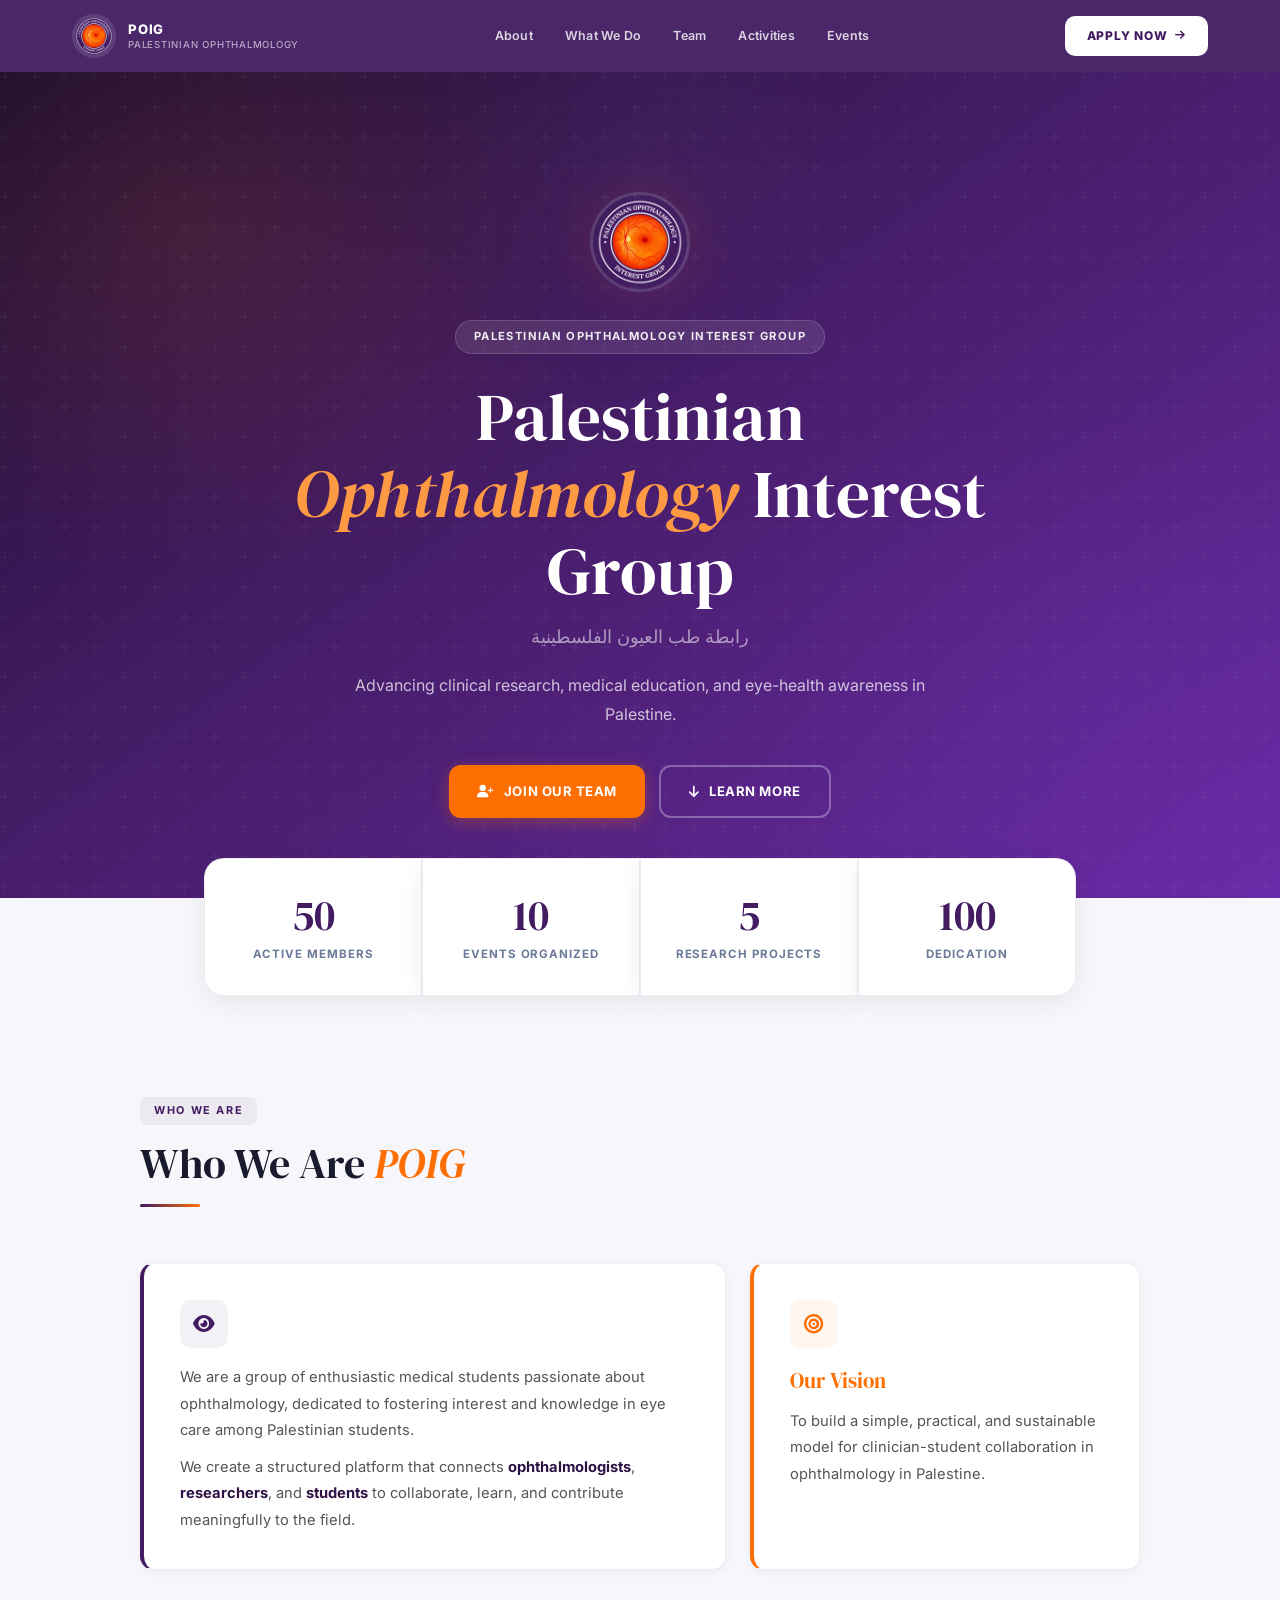
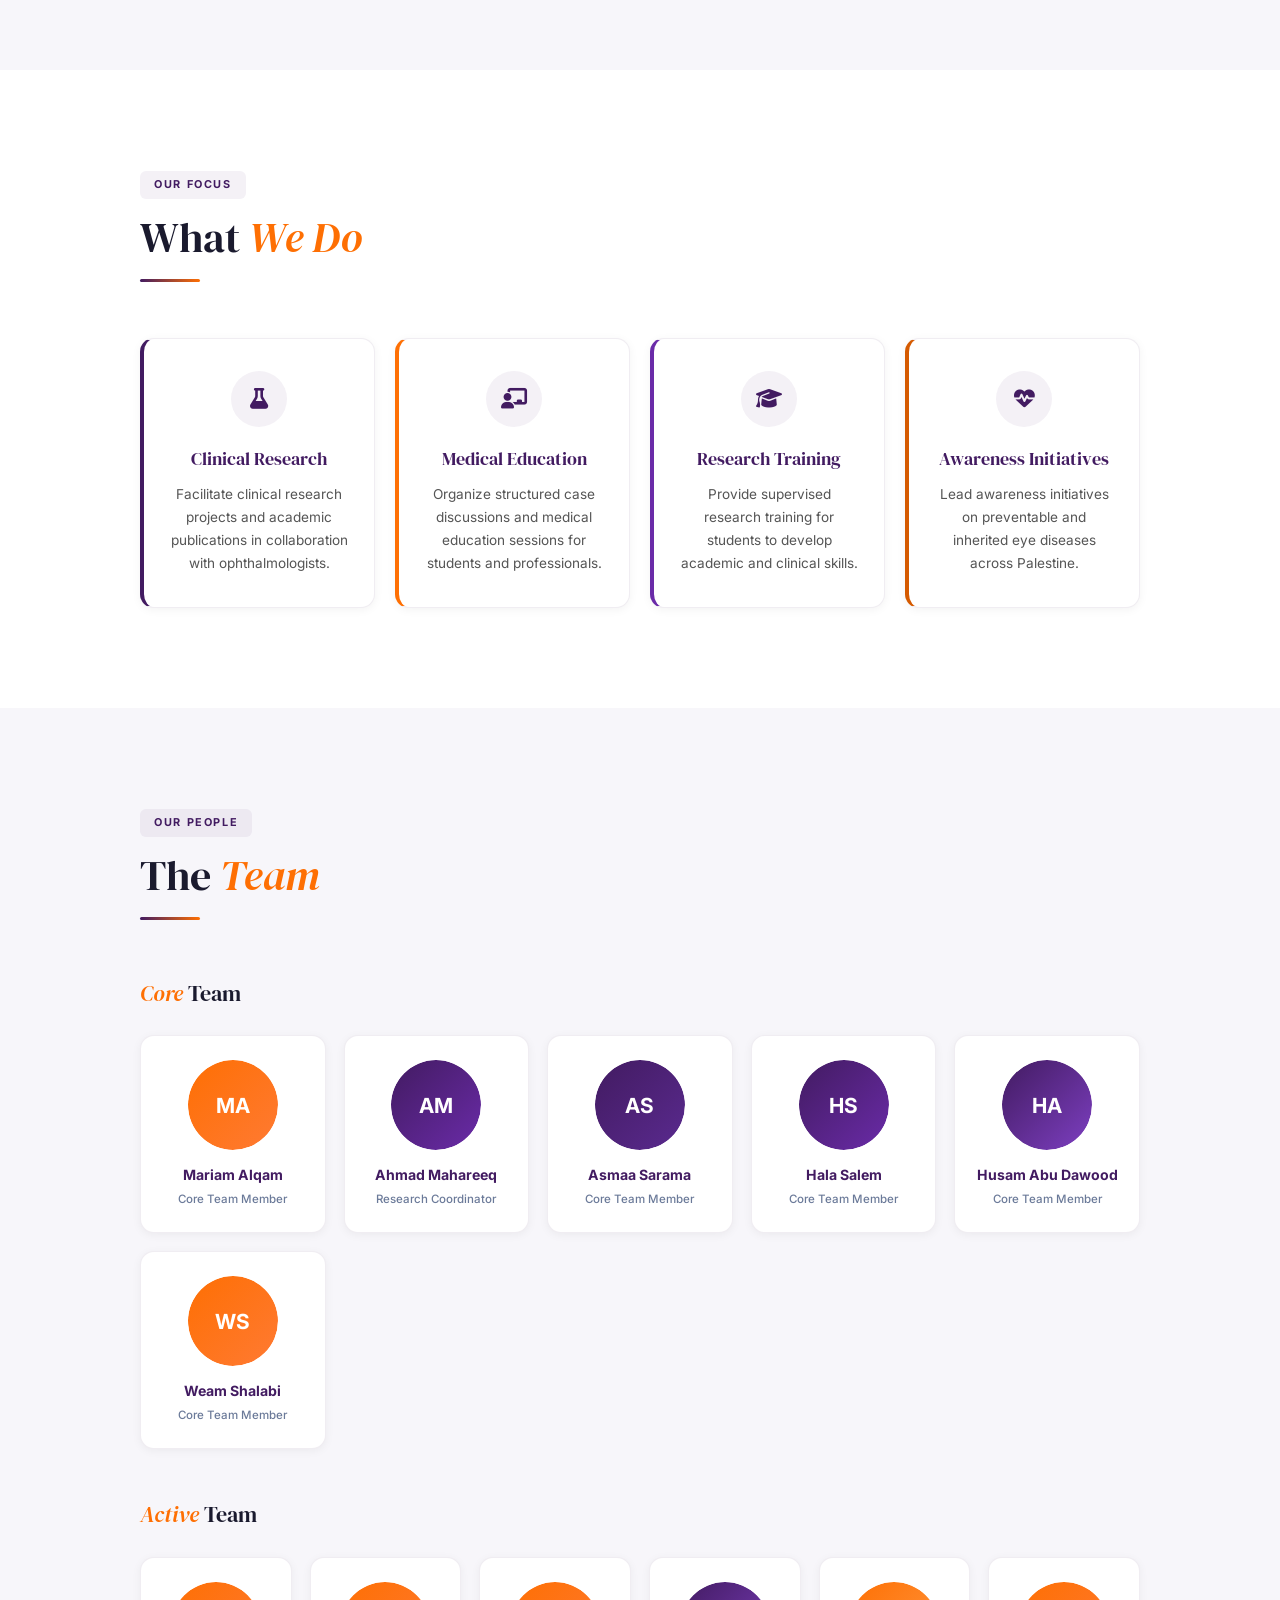
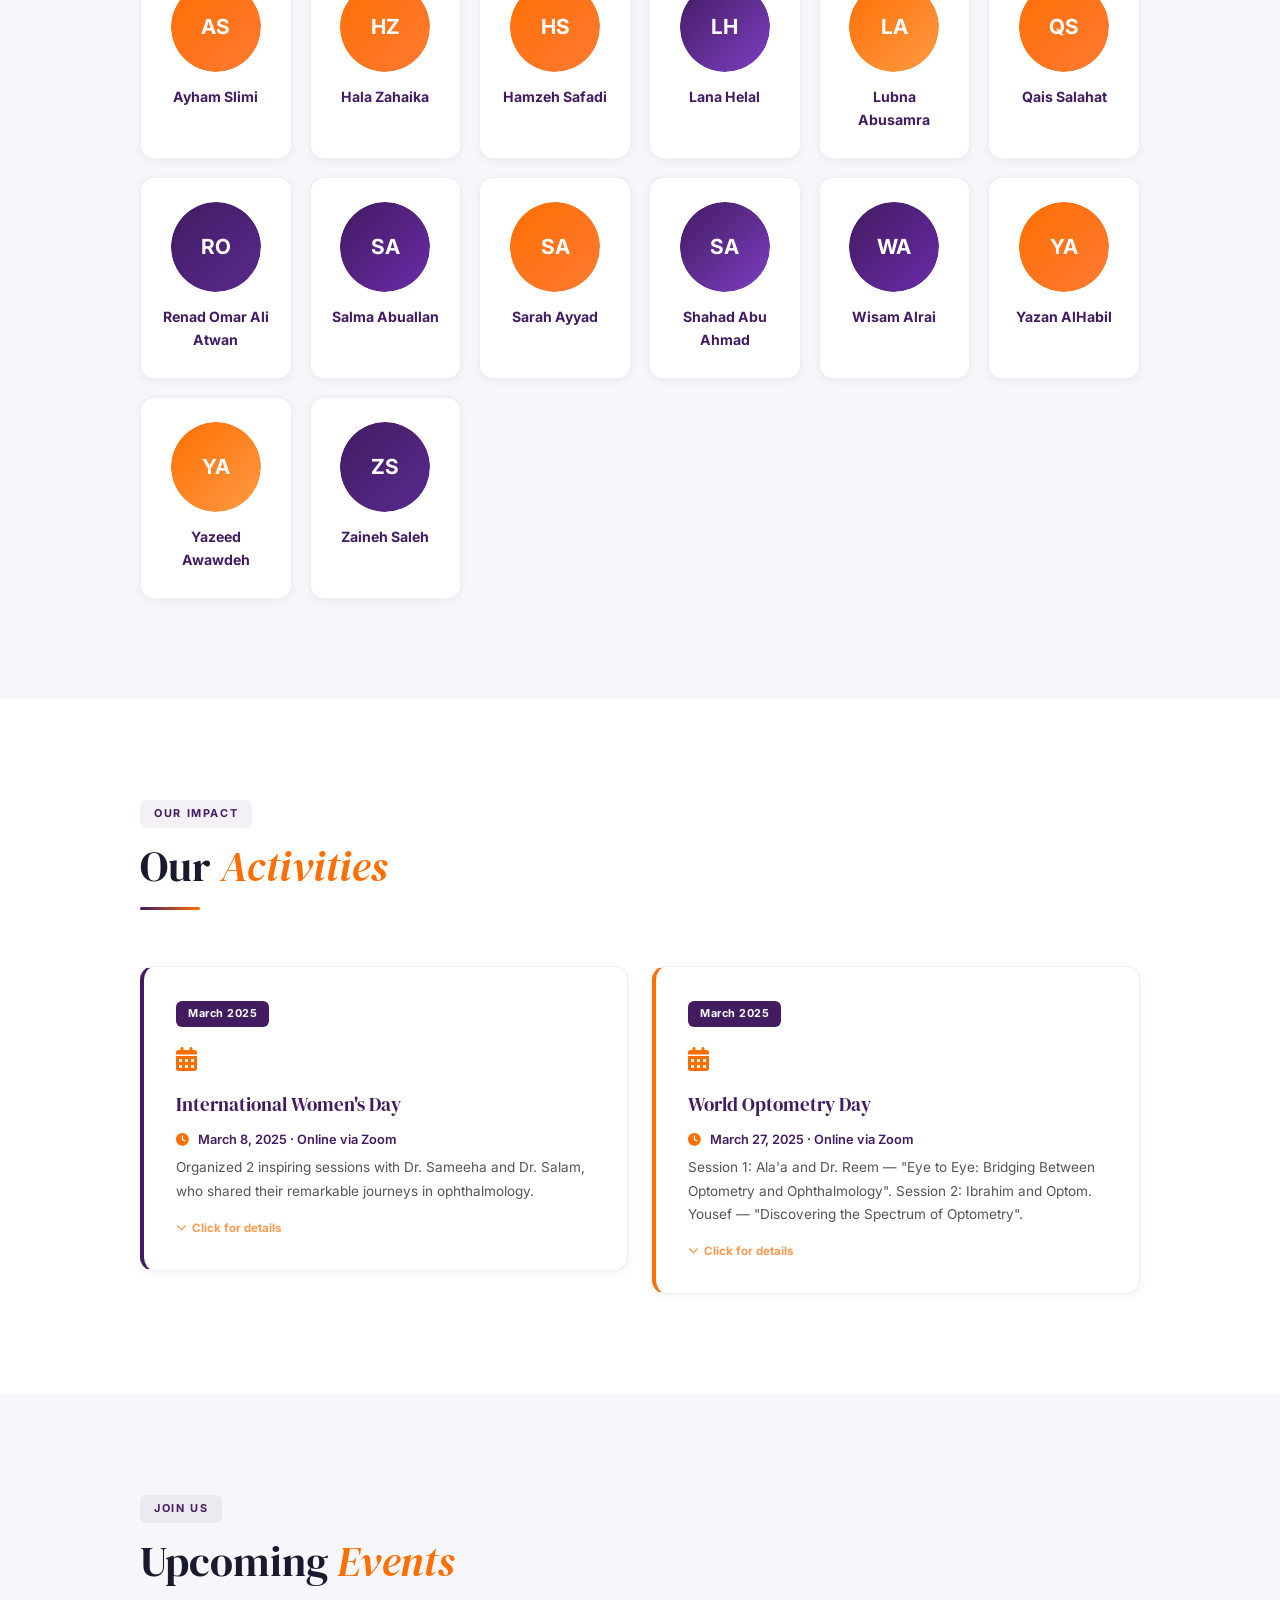
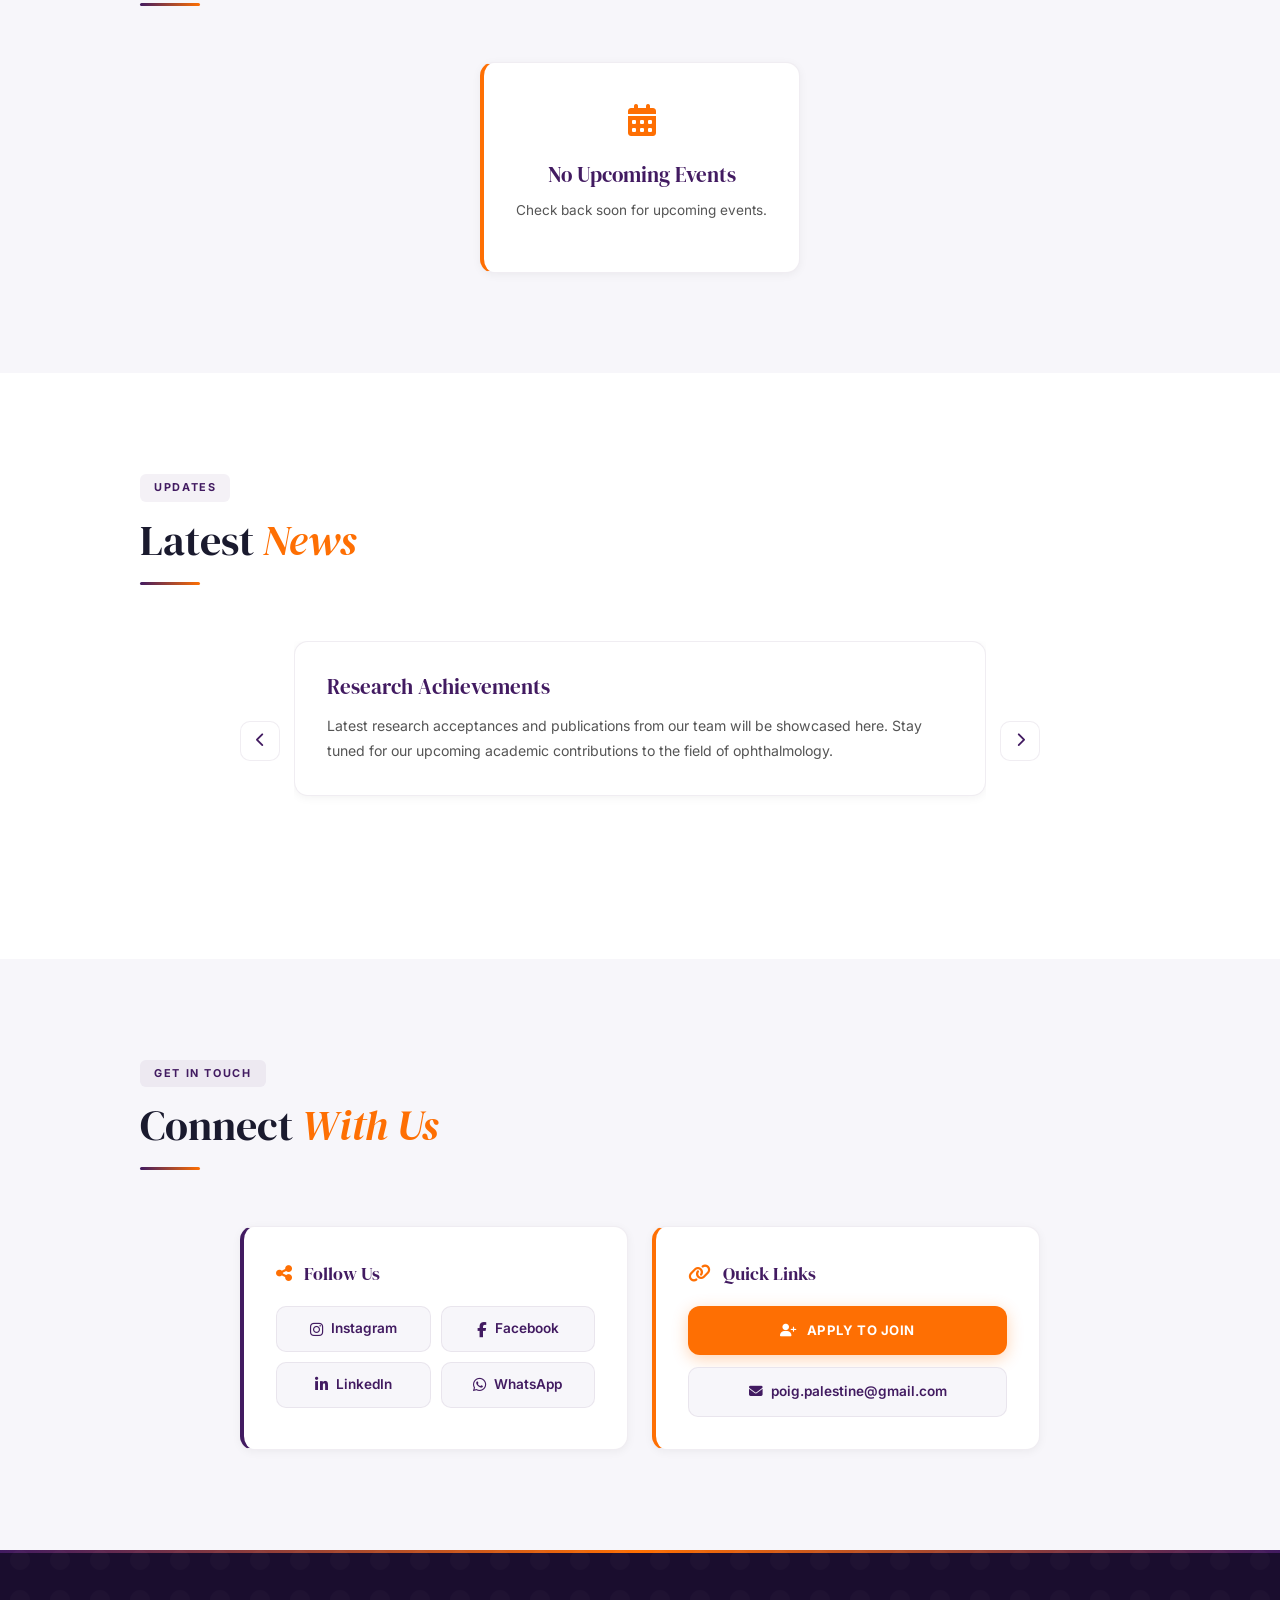
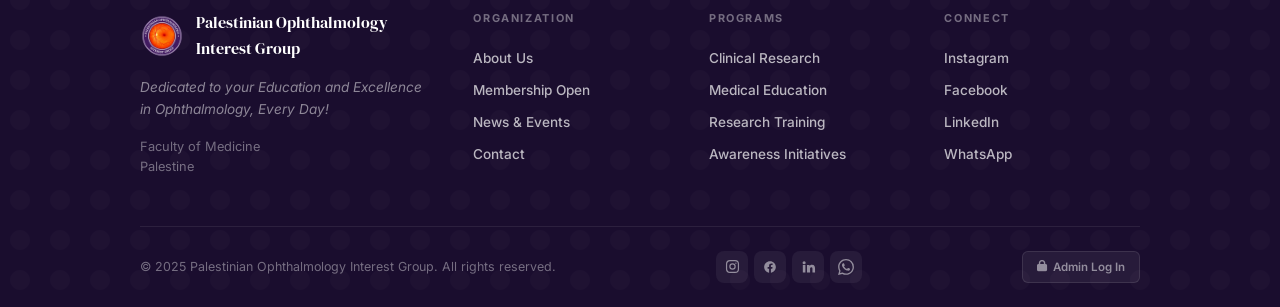
==== commit 9f333913: "Redesign: Bold Medical Premium — DM Serif Display, dark hero, colored card accents, gradient stats s" ====
--- a/index.html
+++ b/index.html
@@ -9,92 +9,70 @@
   <link rel="stylesheet" href="style.css">
   <link rel="preconnect" href="https://fonts.googleapis.com">
   <link rel="preconnect" href="https://fonts.gstatic.com" crossorigin>
-  <link href="https://fonts.googleapis.com/css2?family=Montserrat:wght@300;400;500;600;700;800;900&family=PT+Serif:ital,wght@0,400;0,700;1,400;1,700&display=swap" rel="stylesheet">
+  <link href="https://fonts.googleapis.com/css2?family=DM+Serif+Display:ital@0;1&family=Inter:wght@300;400;500;600;700;800;900&display=swap" rel="stylesheet">
   <link rel="stylesheet" href="lib/fontawesome/css/all.min.css">
 </head>
 <body id="top">
 
-  <!-- Utility Bar -->
-  <div class="nav-utility">
-    <div class="util-social">
-      <a href="https://www.instagram.com/poig.ps" target="_blank" rel="noopener" aria-label="Instagram">
-        <svg width="14" height="14" viewBox="0 0 24 24" fill="none" stroke="currentColor" stroke-width="1.9"><rect x="2.5" y="2.5" width="19" height="19" rx="5.5"/><circle cx="12" cy="12" r="4.2"/><circle cx="17.4" cy="6.6" r="1.1" fill="currentColor" stroke="none"/></svg>
+  <!-- Navbar -->
+  <nav class="navbar" id="navbar">
+    <div class="nav-inner">
+      <a class="nav-brand" href="#top" aria-label="POIG — Home">
+        <img src="logo-small.png" alt="POIG" loading="eager" width="44" height="44">
+        <div class="nav-brand-text">
+          POIG
+          <span>Palestinian Ophthalmology</span>
+        </div>
       </a>
-      <a href="https://www.facebook.com/people/Palestinian-Ophthalmology-Interest-Group-POIG/61588352620304/" target="_blank" rel="noopener" aria-label="Facebook">
-        <svg width="14" height="14" viewBox="0 0 24 24" fill="currentColor"><path d="M22 12.06C22 6.5 17.52 2 12 2S2 6.5 2 12.06c0 5 3.66 9.15 8.44 9.94v-7.03H7.9v-2.91h2.54V9.85c0-2.52 1.49-3.91 3.77-3.91 1.09 0 2.24.2 2.24.2v2.46h-1.26c-1.24 0-1.63.78-1.63 1.57v1.89h2.78l-.45 2.91h-2.33V22c4.78-.79 8.44-4.94 8.44-9.94Z"/></svg>
+
+      <div class="nav-links" id="navLinks">
+        <a href="#about">About</a>
+        <a href="#services">What We Do</a>
+        <a href="#team">Team</a>
+        <a href="#activities">Activities</a>
+        <a href="#events">Events</a>
+      </div>
+
+      <a class="nav-cta nav-cta-desktop" href="https://docs.google.com/forms/d/e/1FAIpQLSf9drD7-JceoGbL4_K37pkbSeUa1gfrEMFWqD17afhvu1m6dw/viewform" target="_blank">
+        Apply Now <i class="fas fa-arrow-right"></i>
       </a>
-      <a href="https://www.linkedin.com/company/palestinian-oig/" target="_blank" rel="noopener" aria-label="LinkedIn">
-        <svg width="14" height="14" viewBox="0 0 24 24" fill="currentColor"><path d="M4.98 3.5a2.5 2.5 0 1 1 0 5 2.5 2.5 0 0 1 0-5ZM2.9 21.5h4.15V9.75H2.9V21.5ZM9.55 9.75h3.98v1.6h.06c.55-1.04 1.9-2.14 3.92-2.14 4.19 0 4.96 2.76 4.96 6.35v5.94h-4.14v-5.27c0-1.26-.02-2.88-1.75-2.88-1.76 0-2.03 1.37-2.03 2.79v5.36H9.55V9.75Z"/></svg>
-      </a>
-      <a href="https://chat.whatsapp.com/Lqb2zIHzDwMFWjWlgqXZn9" target="_blank" rel="noopener" aria-label="WhatsApp">
-        <svg width="15" height="15" viewBox="0 0 24 24" fill="currentColor"><path d="M17.472 14.382c-.297-.149-1.758-.867-2.03-.967-.273-.099-.471-.148-.67.15-.197.297-.767.966-.94 1.164-.173.199-.347.223-.644.075-.297-.15-1.255-.463-2.39-1.475-.883-.788-1.48-1.761-1.653-2.059-.173-.297-.018-.458.13-.606.134-.133.298-.347.446-.52.149-.174.198-.298.298-.497.099-.198.05-.371-.025-.52-.075-.149-.669-1.612-.916-2.207-.242-.579-.487-.5-.669-.51-.173-.008-.371-.01-.57-.01-.198 0-.52.074-.792.372-.272.297-1.04 1.016-1.04 2.479 0 1.462 1.065 2.875 1.213 3.074.149.198 2.096 3.2 5.077 4.487.709.306 1.262.489 1.694.625.712.227 1.36.195 1.871.118.571-.085 1.758-.719 2.006-1.413.248-.694.248-1.289.173-1.413-.074-.124-.272-.198-.57-.347m-5.421 7.403h-.004a9.87 9.87 0 01-5.031-1.378l-.361-.214-3.741.982.998-3.648-.235-.374a9.86 9.86 0 01-1.51-5.26c.001-5.45 4.436-9.884 9.888-9.884 2.64 0 5.122 1.03 6.988 2.898a9.825 9.825 0 012.893 6.994c-.003 5.45-4.437 9.884-9.885 9.884m8.413-18.297A11.815 11.815 0 0012.05 0C5.495 0 .16 5.335.157 11.892c0 2.096.547 4.142 1.588 5.945L.057 24l6.305-1.654a11.882 11.882 0 005.683 1.448h.005c6.554 0 11.89-5.335 11.893-11.893a11.821 11.821 0 00-3.48-8.413Z"/></svg>
-      </a>
-    </div>
-
-    <div class="util-links">
-      <a href="https://docs.google.com/forms/d/e/1FAIpQLSf9drD7-JceoGbL4_K37pkbSeUa1gfrEMFWqD17afhvu1m6dw/viewform" target="_blank" class="util-outline">Apply</a>
-      <a href="mailto:palestinian.oig@gmail.com">Contact</a>
-    </div>
-  </div>
-
-  <!-- Main Nav Bar -->
-  <div class="nav-main" id="navMain">
-    <div class="nav-side left">
-      <a class="nav-link-item" href="#about">About</a>
-      <a class="nav-link-item" href="#services">What We Do</a>
-      <a class="nav-link-item" href="#team">Team</a>
-    </div>
-
-    <a class="nav-logo" href="#top" aria-label="POIG — Home">
-      <img src="logo-small.png" alt="POIG" loading="eager" width="110" height="110">
-    </a>
-    <div class="nav-center-gap"></div>
-
-    <div class="nav-side right">
-      <a class="nav-link-item" href="#activities">Activities</a>
-      <a class="nav-link-item" href="#events">Events</a>
-      <a class="nav-link-item" href="#contact">Contact</a>
-      <div class="nav-ctas">
-        <a class="nav-btn nav-btn-purple" href="https://docs.google.com/forms/d/e/1FAIpQLSf9drD7-JceoGbL4_K37pkbSeUa1gfrEMFWqD17afhvu1m6dw/viewform" target="_blank">Apply Now <span class="nav-cta-arr">&rarr;</span></a>
-      </div>
-    </div>
-
-    <button class="nav-hamburger" id="navHamburger" aria-label="Menu">
-      <span></span><span></span><span></span>
-    </button>
-  </div>
+
+      <button class="nav-hamburger" id="navHamburger" aria-label="Menu">
+        <span></span><span></span><span></span>
+      </button>
+    </div>
+  </nav>
 
   <!-- Mobile Drawer -->
   <div class="nav-drawer" id="navDrawer">
-    <div class="drawer-section">Navigation</div>
     <a class="drawer-item" href="#about">
-      <div class="d-ico"><svg width="13" height="13" viewBox="0 0 24 24" fill="none" stroke="currentColor" stroke-width="1.8"><path d="M17 21v-2a4 4 0 0 0-4-4H5a4 4 0 0 0-4 4v2"/><circle cx="9" cy="7" r="4"/></svg></div>About Us
+      <div class="d-ico"><svg width="14" height="14" viewBox="0 0 24 24" fill="none" stroke="currentColor" stroke-width="1.8"><path d="M17 21v-2a4 4 0 0 0-4-4H5a4 4 0 0 0-4 4v2"/><circle cx="9" cy="7" r="4"/></svg></div>About Us
     </a>
     <a class="drawer-item" href="#services">
-      <div class="d-ico"><svg width="13" height="13" viewBox="0 0 24 24" fill="none" stroke="currentColor" stroke-width="1.8"><path d="M12 2L2 7l10 5 10-5-10-5z"/><path d="M2 17l10 5 10-5"/><path d="M2 12l10 5 10-5"/></svg></div>What We Do
+      <div class="d-ico"><svg width="14" height="14" viewBox="0 0 24 24" fill="none" stroke="currentColor" stroke-width="1.8"><path d="M12 2L2 7l10 5 10-5-10-5z"/><path d="M2 17l10 5 10-5"/><path d="M2 12l10 5 10-5"/></svg></div>What We Do
     </a>
     <a class="drawer-item" href="#team">
-      <div class="d-ico"><svg width="13" height="13" viewBox="0 0 24 24" fill="none" stroke="currentColor" stroke-width="1.8"><path d="M17 21v-2a4 4 0 0 0-4-4H5a4 4 0 0 0-4 4v2"/><circle cx="9" cy="7" r="4"/><path d="M23 21v-2a4 4 0 0 0-3-3.87"/><path d="M16 3.13a4 4 0 0 1 0 7.75"/></svg></div>Team
+      <div class="d-ico"><svg width="14" height="14" viewBox="0 0 24 24" fill="none" stroke="currentColor" stroke-width="1.8"><path d="M17 21v-2a4 4 0 0 0-4-4H5a4 4 0 0 0-4 4v2"/><circle cx="9" cy="7" r="4"/><path d="M23 21v-2a4 4 0 0 0-3-3.87"/><path d="M16 3.13a4 4 0 0 1 0 7.75"/></svg></div>Team
     </a>
     <a class="drawer-item" href="#activities">
-      <div class="d-ico"><svg width="13" height="13" viewBox="0 0 24 24" fill="none" stroke="currentColor" stroke-width="1.8"><rect x="3" y="4" width="18" height="18" rx="2"/><path d="M16 2v4"/><path d="M8 2v4"/><path d="M3 10h18"/></svg></div>Activities
+      <div class="d-ico"><svg width="14" height="14" viewBox="0 0 24 24" fill="none" stroke="currentColor" stroke-width="1.8"><rect x="3" y="4" width="18" height="18" rx="2"/><path d="M16 2v4"/><path d="M8 2v4"/><path d="M3 10h18"/></svg></div>Activities
     </a>
     <a class="drawer-item" href="#events">
-      <div class="d-ico"><svg width="13" height="13" viewBox="0 0 24 24" fill="none" stroke="currentColor" stroke-width="1.8"><rect x="3" y="4" width="18" height="18" rx="2"/><path d="M16 2v4"/><path d="M8 2v4"/><path d="M3 10h18"/></svg></div>Events
+      <div class="d-ico"><svg width="14" height="14" viewBox="0 0 24 24" fill="none" stroke="currentColor" stroke-width="1.8"><rect x="3" y="4" width="18" height="18" rx="2"/><path d="M16 2v4"/><path d="M8 2v4"/><path d="M3 10h18"/></svg></div>Events
     </a>
     <a class="drawer-item" href="#contact">
-      <div class="d-ico"><svg width="13" height="13" viewBox="0 0 24 24" fill="none" stroke="currentColor" stroke-width="1.8"><path d="M4 4h16c1.1 0 2 .9 2 2v12c0 1.1-.9 2-2 2H4c-1.1 0-2-.9-2-2V6c0-1.1.9-2 2-2z"/><polyline points="22,6 12,13 2,6"/></svg></div>Contact
+      <div class="d-ico"><svg width="14" height="14" viewBox="0 0 24 24" fill="none" stroke="currentColor" stroke-width="1.8"><path d="M4 4h16c1.1 0 2 .9 2 2v12c0 1.1-.9 2-2 2H4c-1.1 0-2-.9-2-2V6c0-1.1.9-2 2-2z"/><polyline points="22,6 12,13 2,6"/></svg></div>Contact
     </a>
 
     <div class="drawer-ctas">
-      <a class="nav-btn nav-btn-ghost" href="https://docs.google.com/forms/d/e/1FAIpQLSf9drD7-JceoGbL4_K37pkbSeUa1gfrEMFWqD17afhvu1m6dw/viewform" target="_blank">Apply for Membership</a>
-      <a class="nav-btn nav-btn-purple" href="#contact">Contact Us &rarr;</a>
+      <a class="btn btn-outline" href="https://docs.google.com/forms/d/e/1FAIpQLSf9drD7-JceoGbL4_K37pkbSeUa1gfrEMFWqD17afhvu1m6dw/viewform" target="_blank">Apply for Membership</a>
+      <a class="nav-cta" href="#contact">Contact Us &rarr;</a>
     </div>
 
     <div class="drawer-social">
-      <a href="https://www.instagram.com/poig.ps" target="_blank" rel="noopener" aria-label="Instagram"><svg width="15" height="15" viewBox="0 0 24 24" fill="none" stroke="currentColor" stroke-width="1.9"><rect x="2.5" y="2.5" width="19" height="19" rx="5.5"/><circle cx="12" cy="12" r="4.2"/><circle cx="17.4" cy="6.6" r="1.1" fill="currentColor" stroke="none"/></svg></a>
-      <a href="https://www.facebook.com/people/Palestinian-Ophthalmology-Interest-Group-POIG/61588352620304/" target="_blank" rel="noopener" aria-label="Facebook"><svg width="15" height="15" viewBox="0 0 24 24" fill="currentColor"><path d="M22 12.06C22 6.5 17.52 2 12 2S2 6.5 2 12.06c0 5 3.66 9.15 8.44 9.94v-7.03H7.9v-2.91h2.54V9.85c0-2.52 1.49-3.91 3.77-3.91 1.09 0 2.24.2 2.24.2v2.46h-1.26c-1.24 0-1.63.78-1.63 1.57v1.89h2.78l-.45 2.91h-2.33V22c4.78-.79 8.44-4.94 8.44-9.94Z"/></svg></a>
-      <a href="https://www.linkedin.com/company/palestinian-oig/" target="_blank" rel="noopener" aria-label="LinkedIn"><svg width="15" height="15" viewBox="0 0 24 24" fill="currentColor"><path d="M4.98 3.5a2.5 2.5 0 1 1 0 5 2.5 2.5 0 0 1 0-5ZM2.9 21.5h4.15V9.75H2.9V21.5ZM9.55 9.75h3.98v1.6h.06c.55-1.04 1.9-2.14 3.92-2.14 4.19 0 4.96 2.76 4.96 6.35v5.94h-4.14v-5.27c0-1.26-.02-2.88-1.75-2.88-1.76 0-2.03 1.37-2.03 2.79v5.36H9.55V9.75Z"/></svg></a>
+      <a href="https://www.instagram.com/poig.ps" target="_blank" rel="noopener" aria-label="Instagram"><svg width="16" height="16" viewBox="0 0 24 24" fill="none" stroke="currentColor" stroke-width="1.9"><rect x="2.5" y="2.5" width="19" height="19" rx="5.5"/><circle cx="12" cy="12" r="4.2"/><circle cx="17.4" cy="6.6" r="1.1" fill="currentColor" stroke="none"/></svg></a>
+      <a href="https://www.facebook.com/people/Palestinian-Ophthalmology-Interest-Group-POIG/61588352620304/" target="_blank" rel="noopener" aria-label="Facebook"><svg width="16" height="16" viewBox="0 0 24 24" fill="currentColor"><path d="M22 12.06C22 6.5 17.52 2 12 2S2 6.5 2 12.06c0 5 3.66 9.15 8.44 9.94v-7.03H7.9v-2.91h2.54V9.85c0-2.52 1.49-3.91 3.77-3.91 1.09 0 2.24.2 2.24.2v2.46h-1.26c-1.24 0-1.63.78-1.63 1.57v1.89h2.78l-.45 2.91h-2.33V22c4.78-.79 8.44-4.94 8.44-9.94Z"/></svg></a>
+      <a href="https://www.linkedin.com/company/palestinian-oig/" target="_blank" rel="noopener" aria-label="LinkedIn"><svg width="16" height="16" viewBox="0 0 24 24" fill="currentColor"><path d="M4.98 3.5a2.5 2.5 0 1 1 0 5 2.5 2.5 0 0 1 0-5ZM2.9 21.5h4.15V9.75H2.9V21.5ZM9.55 9.75h3.98v1.6h.06c.55-1.04 1.9-2.14 3.92-2.14 4.19 0 4.96 2.76 4.96 6.35v5.94h-4.14v-5.27c0-1.26-.02-2.88-1.75-2.88-1.76 0-2.03 1.37-2.03 2.79v5.36H9.55V9.75Z"/></svg></a>
       <a href="https://chat.whatsapp.com/Lqb2zIHzDwMFWjWlgqXZn9" target="_blank" rel="noopener" aria-label="WhatsApp"><svg width="16" height="16" viewBox="0 0 24 24" fill="currentColor"><path d="M17.472 14.382c-.297-.149-1.758-.867-2.03-.967-.273-.099-.471-.148-.67.15-.197.297-.767.966-.94 1.164-.173.199-.347.223-.644.075-.297-.15-1.255-.463-2.39-1.475-.883-.788-1.48-1.761-1.653-2.059-.173-.297-.018-.458.13-.606.134-.133.298-.347.446-.52.149-.174.198-.298.298-.497.099-.198.05-.371-.025-.52-.075-.149-.669-1.612-.916-2.207-.242-.579-.487-.5-.669-.51-.173-.008-.371-.01-.57-.01-.198 0-.52.074-.792.372-.272.297-1.04 1.016-1.04 2.479 0 1.462 1.065 2.875 1.213 3.074.149.198 2.096 3.2 5.077 4.487.709.306 1.262.489 1.694.625.712.227 1.36.195 1.871.118.571-.085 1.758-.719 2.006-1.413.248-.694.248-1.289.173-1.413-.074-.124-.272-.198-.57-.347m-5.421 7.403h-.004a9.87 9.87 0 01-5.031-1.378l-.361-.214-3.741.982.998-3.648-.235-.374a9.86 9.86 0 01-1.51-5.26c.001-5.45 4.436-9.884 9.888-9.884 2.64 0 5.122 1.03 6.988 2.898a9.825 9.825 0 012.893 6.994c-.003 5.45-4.437 9.884-9.885 9.884m8.413-18.297A11.815 11.815 0 0012.05 0C5.495 0 .16 5.335.157 11.892c0 2.096.547 4.142 1.588 5.945L.057 24l6.305-1.654a11.882 11.882 0 005.683 1.448h.005c6.554 0 11.89-5.335 11.893-11.893a11.821 11.821 0 00-3.48-8.413Z"/></svg></a>
     </div>
   </div>
@@ -103,9 +81,12 @@
   <div class="nav-spacer" id="navSpacer"></div>
 
   <!-- Hero -->
-  <section class="hero">
+  <section class="hero" id="hero">
+    <div class="hero-mesh"></div>
+    <div class="hero-pattern"></div>
     <div class="hero-inner">
-      <div class="hero-overline">Welcome to</div>
+      <img src="logo-small.png" alt="POIG Logo" class="hero-logo" width="100" height="100">
+      <div class="hero-badge">Palestinian Ophthalmology Interest Group</div>
       <h1>
         <span id="heroTitle"></span>
       </h1>
@@ -119,13 +100,6 @@
           <i class="fas fa-arrow-down"></i> Learn More
         </a>
       </div>
-      <div class="hero-signup">
-        <input type="email" placeholder="Email Address" aria-label="Email Address">
-        <button class="btn btn-orange" onclick="window.open('https://docs.google.com/forms/d/e/1FAIpQLSf9drD7-JceoGbL4_K37pkbSeUa1gfrEMFWqD17afhvu1m6dw/viewform','_blank')">
-          Submit
-        </button>
-      </div>
-      <p style="font-size:0.78rem;color:var(--muted);margin-top:10px;">Sign up to receive exclusive updates on membership, events, and community initiatives.</p>
     </div>
   </section>
 
@@ -137,7 +111,7 @@
     <div class="container">
       <div class="section-header">
         <span class="section-subtitle" id="aboutSubtitle">Who We Are</span>
-        <h2 class="section-title">About <span class="serif-accent">POIG</span></h2>
+        <h2 class="section-title" id="aboutTitle">About <span class="serif-accent">POIG</span></h2>
         <div class="section-line"></div>
       </div>
       <div class="about-grid">
@@ -242,9 +216,9 @@
         <div class="section-line"></div>
       </div>
       <div class="news-carousel">
-        <button class="carousel-arrow carousel-arrow-left" onclick="if(window.prevSlide){prevSlide();resetTimer()}"><i class="fas fa-chevron-left"></i></button>
+        <button class="carousel-arrow" id="newsPrev"><i class="fas fa-chevron-left"></i></button>
         <div class="news-track" id="newsGrid"></div>
-        <button class="carousel-arrow carousel-arrow-right" onclick="if(window.nextSlide){nextSlide();resetTimer()}"><i class="fas fa-chevron-right"></i></button>
+        <button class="carousel-arrow" id="newsNext"><i class="fas fa-chevron-right"></i></button>
       </div>
       <div class="carousel-dots" id="newsDots"></div>
     </div>
@@ -291,6 +265,7 @@
 
   <!-- Footer -->
   <footer>
+    <div class="footer-pattern"></div>
     <div class="footer-grid">
       <div class="footer-brand">
         <div class="footer-logo">
--- a/style.css
+++ b/style.css
@@ -1,503 +1,236 @@
 /* ============================================
-   POIG — Palestinian Ophthalmology Interest Group
-   Theme: Cardig.me-inspired clean institutional style
+   POIG — Bold Medical Premium Design
    Colors: Purple (#421B61), Orange (#FE6F03)
-   ============================================ */
-
-@import url('https://fonts.googleapis.com/css2?family=Montserrat:ital,wght@0,300;0,400;0,500;0,600;0,700;0,800;0,900;1,400;1,700&family=PT+Serif:ital,wght@0,400;0,700;1,400;1,700&display=swap');
+   Fonts: DM Serif Display + Inter
+   ============================================ */
+
+@import url('https://fonts.googleapis.com/css2?family=DM+Serif+Display:ital@0;1&family=Inter:wght@300;400;500;600;700;800;900&display=swap');
 
 :root {
   --purple: #421B61;
   --purple-dark: #2f1245;
+  --purple-deep: #1a0d2e;
   --purple-light: #6a2ba8;
   --orange: #FE6F03;
   --orange-light: #ff9a44;
   --orange-dark: #d55a00;
   --white: #fff;
-  --off: #f5f5f8;
+  --off: #f7f6fa;
   --muted: #6B7A99;
   --text: #1a1a2e;
-  --border: rgba(66, 27, 97, 0.09);
-  --shadow-sm: 0 2px 8px rgba(0, 0, 0, 0.04);
-  --shadow-md: 0 4px 20px rgba(0, 0, 0, 0.06);
-  --shadow-lg: 0 12px 40px rgba(0, 0, 0, 0.08);
-  --radius: 16px;
+  --text-light: #555;
+  --border: rgba(66, 27, 97, 0.08);
+  --border-accent: rgba(66, 27, 97, 0.15);
+  --shadow-xs: 0 1px 3px rgba(0, 0, 0, 0.03);
+  --shadow-sm: 0 2px 10px rgba(0, 0, 0, 0.05);
+  --shadow-md: 0 6px 24px rgba(0, 0, 0, 0.07);
+  --shadow-lg: 0 16px 48px rgba(0, 0, 0, 0.1);
+  --shadow-purple: 0 8px 30px rgba(66, 27, 97, 0.18);
+  --radius: 14px;
   --radius-sm: 10px;
-  --radius-lg: 24px;
+  --radius-lg: 20px;
   --transition: 0.3s cubic-bezier(0.25, 0.46, 0.45, 0.94);
-  --util-h: 40px;
-  --main-h: 80px;
-  --cradle-w: 130px;
-  --cradle-h: 130px;
-  --logo-s: 110px;
-}
-
-* {
-  margin: 0;
-  padding: 0;
-  box-sizing: border-box;
-}
-
-html {
-  scroll-behavior: smooth;
-}
+  --nav-h: 72px;
+  --serif: 'DM Serif Display', Georgia, serif;
+  --sans: 'Inter', -apple-system, BlinkMacSystemFont, sans-serif;
+}
+
+*, *::before, *::after { margin: 0; padding: 0; box-sizing: border-box; }
+html { scroll-behavior: smooth; scroll-padding-top: 80px; }
 
 body {
-  font-family: 'Montserrat', -apple-system, BlinkMacSystemFont, sans-serif;
+  font-family: var(--sans);
   background: var(--off);
   color: var(--text);
   overflow-x: hidden;
   line-height: 1.6;
   -webkit-font-smoothing: antialiased;
-}
-
-/* ============================================
-   Two-Tier Navigation
-   ============================================ */
-
-/* ── Utility Bar ── */
-.nav-utility {
+  -moz-osx-font-smoothing: grayscale;
+}
+
+/* ============================================
+   Navigation
+   ============================================ */
+.navbar {
   position: fixed;
   top: 0;
   left: 0;
   right: 0;
-  height: var(--util-h);
-  background: var(--purple);
+  height: var(--nav-h);
+  z-index: 1000;
+  transition: background 0.35s ease, box-shadow 0.35s ease, height 0.35s ease;
+  background: rgba(66, 27, 97, 0.95);
+  backdrop-filter: blur(12px);
+  -webkit-backdrop-filter: blur(12px);
+}
+
+body.scrolled .navbar {
+  background: rgba(66, 27, 97, 0.98);
+  box-shadow: 0 4px 20px rgba(0, 0, 0, 0.15);
+  height: 64px;
+}
+
+.nav-inner {
+  max-width: 1200px;
+  margin: 0 auto;
+  height: 100%;
+  padding: 0 32px;
   display: flex;
   align-items: center;
   justify-content: space-between;
-  padding: 0 32px;
-  z-index: 1001;
-  transition: height 0.3s var(--transition), opacity 0.25s var(--transition);
-  font-family: 'Montserrat', sans-serif;
-}
-
-body.scrolled .nav-utility {
-  height: 0;
-  opacity: 0;
-  overflow: hidden;
-}
-
-.util-social {
-  display: flex;
-  align-items: center;
-  gap: 2px;
-}
-
-.util-social a {
-  width: 28px;
-  height: 28px;
-  border-radius: 6px;
-  display: flex;
-  align-items: center;
-  justify-content: center;
-  color: rgba(255, 255, 255, 0.72);
+}
+
+.nav-brand {
+  display: flex;
+  align-items: center;
+  gap: 12px;
   text-decoration: none;
-  transition: background 0.18s, color 0.18s, transform 0.18s;
-}
-
-.util-social a:hover {
-  background: rgba(255, 255, 255, 0.1);
+  flex-shrink: 0;
+}
+
+.nav-brand img {
+  height: 44px;
+  width: 44px;
+  border-radius: 50%;
+  object-fit: contain;
+  background: rgba(255, 255, 255, 0.12);
+  padding: 2px;
+  transition: transform 0.3s ease;
+}
+
+body.scrolled .nav-brand img {
+  height: 38px;
+  width: 38px;
+}
+
+.nav-brand:hover img { transform: scale(1.08); }
+
+.nav-brand-text {
+  font-family: var(--sans);
+  font-size: 0.82rem;
+  font-weight: 800;
   color: #fff;
-  transform: translateY(-1px);
-}
-
-.util-links {
-  display: flex;
-  align-items: center;
-  gap: 4px;
-}
-
-.util-links a {
-  font-size: 11px;
-  font-weight: 600;
-  letter-spacing: 0.02em;
-  color: rgba(255, 255, 255, 0.78);
-  text-decoration: none;
-  padding: 6px 10px;
-  border-radius: 6px;
-  white-space: nowrap;
-  transition: background 0.18s, color 0.18s;
-}
-
-.util-links a:hover {
-  background: rgba(255, 255, 255, 0.1);
-  color: #fff;
-}
-
-.util-links a.util-strong {
-  color: #fff;
-  background: rgba(255, 255, 255, 0.12);
-  font-weight: 700;
-}
-
-.util-links a.util-strong:hover {
-  background: rgba(255, 255, 255, 0.2);
-}
-
-.util-links a.util-outline {
-  color: #fff;
-  font-weight: 700;
-  border: 1px solid rgba(255, 255, 255, 0.28);
-  padding: 5px 12px;
-  margin-right: 4px;
-}
-
-.util-links a.util-outline:hover {
-  background: rgba(255, 255, 255, 0.14);
-  border-color: rgba(255, 255, 255, 0.5);
-}
-
-.util-sep {
-  width: 1px;
-  height: 15px;
-  background: rgba(255, 255, 255, 0.2);
-  margin: 0 8px;
-}
-
-/* ── Main Nav Bar ── */
-.nav-main {
-  position: fixed;
-  top: var(--util-h);
-  left: 0;
-  right: 0;
-  height: var(--main-h);
-  display: flex;
-  align-items: center;
-  padding: 0 32px;
-  background: var(--white);
-  border-bottom: 1px solid var(--border);
-  box-shadow: var(--shadow-sm);
-  z-index: 1000;
-  transition: box-shadow 0.3s var(--transition), top 0.3s var(--transition);
-  font-family: 'Montserrat', sans-serif;
-}
-
-body.scrolled .nav-main {
-  top: 0;
-  box-shadow: var(--shadow-md);
-}
-
-/* ── Logo Cradle ── */
-.nav-logo {
-  position: absolute;
-  top: 0;
-  left: 50%;
-  transform: translateX(-50%);
-  width: var(--cradle-w);
-  height: var(--cradle-h);
-  background: var(--purple);
-  border-radius: 0 0 calc(var(--cradle-w) / 2) calc(var(--cradle-w) / 2);
-  box-shadow: 0 12px 28px rgba(66, 27, 97, 0.25);
-  display: flex;
-  align-items: flex-start;
-  justify-content: center;
-  padding-top: 10px;
-  text-decoration: none;
-  z-index: 3;
-  transition:
-    width 0.5s cubic-bezier(0.45, 0.05, 0.3, 1),
-    height 0.3s var(--transition) 0.4s,
-    border-radius 0.3s var(--transition) 0.4s,
-    padding 0.3s var(--transition) 0.4s,
-    box-shadow 0.3s var(--transition) 0.4s,
-    transform 0.4s var(--transition);
-}
-
-.nav-logo img {
-  width: var(--logo-s);
-  height: var(--logo-s);
-  object-fit: contain;
-  border-radius: 50%;
-  flex-shrink: 0;
-  transition: width 0.3s var(--transition), height 0.3s var(--transition), transform 0.3s var(--transition);
-}
-
-.nav-logo:hover img {
-  transform: scale(1.04);
-}
-
-.nav-logo:hover {
-  box-shadow: 0 16px 36px rgba(66, 27, 97, 0.32);
-}
-
-body.scrolled .nav-logo {
-  width: 100%;
-  height: var(--main-h);
-  border-radius: 0;
-  align-items: center;
-  padding: 0;
-  box-shadow: none;
-  pointer-events: none;
-  transition:
-    height 0.3s var(--transition),
-    border-radius 0.3s var(--transition),
-    padding 0.3s var(--transition),
-    box-shadow 0.3s var(--transition),
-    transform 0.4s var(--transition),
-    width 0.55s cubic-bezier(0.45, 0.05, 0.3, 1) 0.3s;
-}
-
-body.scrolled .nav-logo:hover {
-  box-shadow: none;
-}
-
-body.scrolled .nav-logo img {
-  width: 56px;
-  height: 56px;
-  pointer-events: auto;
-  cursor: pointer;
-}
-
-.nav-center-gap {
-  width: calc(var(--cradle-w) + 20px);
-  flex-shrink: 0;
-}
-
-/* ── Nav Links ── */
-.nav-side {
-  display: flex;
-  align-items: center;
-  gap: 2px;
-  flex: 1;
-  min-width: 0;
-  position: relative;
-  z-index: 4;
-}
-
-.nav-side.right {
-  justify-content: flex-end;
-}
-
-.nav-link-item {
-  display: inline-flex;
-  align-items: center;
-  gap: 5px;
-  padding: 9px 13px;
-  border-radius: 7px;
-  font-size: 11px;
-  font-weight: 700;
   letter-spacing: 0.06em;
   text-transform: uppercase;
-  color: var(--purple);
-  text-decoration: none;
-  transition: background 0.15s, color 0.15s;
-  white-space: nowrap;
-  cursor: pointer;
-  border: none;
-  background: none;
-  font-family: 'Montserrat', sans-serif;
-  position: relative;
-}
-
-.nav-link-item::before {
-  content: '';
-  position: absolute;
-  left: 13px;
-  right: 13px;
-  bottom: 3px;
-  height: 2px;
-  background: var(--purple);
-  border-radius: 2px;
-  transform: scaleX(0);
-  transform-origin: left;
-  transition: transform 0.25s var(--transition);
-}
-
-.nav-link-item:hover::before,
-.nav-link-item.active::before {
-  transform: scaleX(1);
-}
-
-.nav-link-item:hover,
-.nav-link-item.active {
-  background: var(--off);
-}
-
-body.scrolled .nav-link-item {
-  color: #fff;
-}
-
-body.scrolled .nav-link-item::before {
-  background: #fff;
-}
-
-body.scrolled .nav-link-item:hover,
-body.scrolled .nav-link-item.active {
-  background: rgba(255, 255, 255, 0.12);
-}
-
-/* ── Nav Button ── */
-.nav-btn {
-  display: inline-flex;
-  align-items: center;
-  gap: 7px;
-  font-family: 'Montserrat', sans-serif;
-  font-size: 10px;
-  font-weight: 800;
+  line-height: 1.2;
+}
+
+.nav-brand-text span {
+  display: block;
+  font-size: 0.6rem;
+  font-weight: 500;
+  color: rgba(255, 255, 255, 0.6);
   letter-spacing: 0.08em;
   text-transform: uppercase;
+  margin-top: 1px;
+}
+
+.nav-links {
+  display: flex;
+  align-items: center;
+  gap: 4px;
+  list-style: none;
+}
+
+.nav-links a {
+  padding: 8px 14px;
+  font-size: 0.78rem;
+  font-weight: 600;
+  color: rgba(255, 255, 255, 0.8);
   text-decoration: none;
-  cursor: pointer;
-  padding: 11px 20px;
   border-radius: 8px;
-  border: none;
-  position: relative;
-  overflow: hidden;
-  transition: opacity 0.2s, transform 0.15s, box-shadow 0.2s;
+  transition: color 0.2s, background 0.2s;
+  letter-spacing: 0.02em;
   white-space: nowrap;
 }
 
-.nav-btn:hover {
-  opacity: 0.92;
+.nav-links a:hover,
+.nav-links a.active {
+  color: #fff;
+  background: rgba(255, 255, 255, 0.1);
+}
+
+.nav-cta {
+  display: inline-flex;
+  align-items: center;
+  gap: 8px;
+  padding: 10px 22px;
+  font-family: var(--sans);
+  font-size: 0.75rem;
+  font-weight: 800;
+  letter-spacing: 0.06em;
+  text-transform: uppercase;
+  text-decoration: none;
+  color: var(--purple);
+  background: #fff;
+  border-radius: 10px;
+  transition: transform 0.2s, box-shadow 0.2s;
+  white-space: nowrap;
+}
+
+.nav-cta:hover {
   transform: translateY(-1px);
-}
-
-.nav-btn::after {
-  content: '';
-  position: absolute;
-  top: 0;
-  left: -80%;
-  width: 55%;
-  height: 100%;
-  background: linear-gradient(90deg, transparent, rgba(255, 255, 255, 0.22), transparent);
-  transform: skewX(-18deg);
-  transition: left 0.5s ease;
-  pointer-events: none;
-}
-
-.nav-btn:hover::after {
-  left: 140%;
-}
-
-.nav-btn-purple {
-  background: var(--purple);
-  color: #fff;
-}
-
-.nav-btn-purple:hover {
-  box-shadow: 0 8px 20px rgba(66, 27, 97, 0.24);
-}
-
-body.scrolled .nav-btn-purple {
-  background: #fff;
-  color: var(--purple);
-}
-
-body.scrolled .nav-btn-purple:hover {
-  box-shadow: 0 8px 20px rgba(0, 0, 0, 0.2);
-}
-
-.nav-btn-ghost {
-  background: transparent;
-  color: var(--purple);
-  outline: 1px solid var(--border);
-}
-
-.nav-btn-ghost:hover {
-  background: var(--off);
-}
-
-body.scrolled .nav-btn-ghost {
-  color: #fff;
-  outline-color: rgba(255, 255, 255, 0.28);
-}
-
-body.scrolled .nav-btn-ghost:hover {
-  background: rgba(255, 255, 255, 0.12);
-}
-
-.nav-ctas {
-  display: flex;
-  align-items: center;
-  gap: 8px;
-  flex-shrink: 0;
-  margin-left: 4px;
-}
-
-.nav-cta-arr {
-  display: inline-block;
-  transition: transform 0.25s var(--transition);
-}
-
-.nav-btn:hover .nav-cta-arr {
-  transform: translateX(3px);
-}
-
-/* ── Mobile Hamburger ── */
+  box-shadow: 0 6px 20px rgba(255, 255, 255, 0.25);
+}
+
+.nav-cta i { font-size: 0.7rem; transition: transform 0.25s ease; }
+.nav-cta:hover i { transform: translateX(3px); }
+
+/* Hamburger */
 .nav-hamburger {
   display: none;
   flex-direction: column;
   justify-content: center;
   gap: 5px;
-  width: 38px;
-  height: 38px;
-  padding: 7px;
-  background: var(--off);
-  border: 1px solid var(--border);
-  border-radius: 9px;
+  width: 40px;
+  height: 40px;
+  padding: 8px;
+  background: rgba(255, 255, 255, 0.1);
+  border: 1px solid rgba(255, 255, 255, 0.15);
+  border-radius: 10px;
   cursor: pointer;
   flex-shrink: 0;
-  position: relative;
-  z-index: 4;
-  transition: background 0.3s var(--transition), border-color 0.3s var(--transition);
-}
+  transition: background 0.2s;
+}
+
+.nav-hamburger:hover { background: rgba(255, 255, 255, 0.18); }
 
 .nav-hamburger span {
   display: block;
   height: 2px;
-  background: var(--purple);
+  background: #fff;
   border-radius: 2px;
-  transition: all 0.25s var(--transition);
-}
-
-body.scrolled .nav-hamburger {
-  background: rgba(255, 255, 255, 0.12);
-  border-color: rgba(255, 255, 255, 0.22);
-}
-
-body.scrolled .nav-hamburger span {
-  background: #fff;
-}
-
-.nav-hamburger.open span:nth-child(1) {
-  transform: translateY(7px) rotate(45deg);
-}
-
-.nav-hamburger.open span:nth-child(2) {
-  opacity: 0;
-  transform: scaleX(0);
-}
-
-.nav-hamburger.open span:nth-child(3) {
-  transform: translateY(-7px) rotate(-45deg);
-}
-
-/* ── Mobile Drawer ── */
+  transition: all 0.25s ease;
+}
+
+.nav-hamburger.open span:nth-child(1) { transform: translateY(7px) rotate(45deg); }
+.nav-hamburger.open span:nth-child(2) { opacity: 0; transform: scaleX(0); }
+.nav-hamburger.open span:nth-child(3) { transform: translateY(-7px) rotate(-45deg); }
+
+/* Mobile Drawer */
 .nav-drawer {
   display: none;
   position: fixed;
-  top: calc(var(--util-h) + var(--main-h));
+  top: var(--nav-h);
   left: 0;
   right: 0;
   background: var(--white);
   border-top: 1px solid var(--border);
-  box-shadow: 0 16px 48px rgba(66, 27, 97, 0.1);
+  box-shadow: 0 16px 48px rgba(0, 0, 0, 0.12);
   z-index: 999;
   overflow-y: auto;
-  max-height: calc(100vh - var(--util-h) - var(--main-h));
-  padding: 16px 0 40px;
-  font-family: 'Montserrat', sans-serif;
+  max-height: calc(100vh - var(--nav-h));
+  padding: 12px 0 32px;
 }
 
 body.scrolled .nav-drawer {
-  top: var(--main-h);
-  max-height: calc(100vh - var(--main-h));
+  top: 64px;
+  max-height: calc(100vh - 64px);
 }
 
 .nav-drawer.open {
   display: block;
-  animation: drawerIn 0.22s var(--transition);
+  animation: drawerIn 0.22s ease;
 }
 
 @keyframes drawerIn {
@@ -505,49 +238,25 @@
   to { opacity: 1; transform: none; }
 }
 
-.drawer-section {
-  padding: 12px 24px 5px;
-  font-size: 9px;
-  font-weight: 700;
-  letter-spacing: 0.2em;
-  text-transform: uppercase;
-  color: var(--muted);
-  display: flex;
-  align-items: center;
-  gap: 8px;
-  margin-top: 8px;
-}
-
-.drawer-section::before {
-  content: '';
-  width: 13px;
-  height: 1px;
-  background: var(--muted);
-}
-
 .drawer-item {
   display: flex;
   align-items: center;
-  gap: 12px;
-  padding: 11px 24px;
+  gap: 14px;
+  padding: 13px 28px;
   text-decoration: none;
-  color: var(--muted);
-  font-size: 13px;
+  color: var(--text);
+  font-size: 0.9rem;
   font-weight: 600;
-  transition: background 0.12s, color 0.12s;
-}
-
-.drawer-item:hover,
-.drawer-item.active {
-  background: var(--off);
-  color: var(--purple);
-}
+  transition: background 0.12s;
+}
+
+.drawer-item:hover { background: var(--off); }
 
 .drawer-item .d-ico {
-  width: 28px;
-  height: 28px;
-  border-radius: 7px;
-  background: rgba(66, 27, 97, 0.05);
+  width: 32px;
+  height: 32px;
+  border-radius: 8px;
+  background: rgba(66, 27, 97, 0.06);
   border: 1px solid var(--border);
   display: flex;
   align-items: center;
@@ -560,27 +269,25 @@
   display: flex;
   flex-direction: column;
   gap: 10px;
-  padding: 20px 24px 0;
+  padding: 20px 28px 0;
   border-top: 1px solid var(--border);
-  margin-top: 16px;
-}
-
-.drawer-ctas .nav-btn {
-  justify-content: center;
-  padding: 14px 20px;
-}
+  margin-top: 12px;
+}
+
+.drawer-ctas .nav-cta { justify-content: center; padding: 14px 20px; }
+.drawer-ctas .btn-outline { justify-content: center; padding: 14px 20px; }
 
 .drawer-social {
   display: flex;
-  gap: 6px;
-  padding: 20px 24px 0;
+  gap: 8px;
+  padding: 20px 28px 0;
   justify-content: center;
 }
 
 .drawer-social a {
-  width: 36px;
-  height: 36px;
-  border-radius: 9px;
+  width: 40px;
+  height: 40px;
+  border-radius: 10px;
   background: var(--off);
   border: 1px solid var(--border);
   color: var(--purple);
@@ -591,119 +298,109 @@
   transition: background 0.15s, color 0.15s;
 }
 
-.drawer-social a:hover {
-  background: var(--purple);
-  color: #fff;
-}
-
-/* Spacer for fixed nav */
-.nav-spacer {
-  height: calc(var(--util-h) + var(--main-h));
-}
-
-body.scrolled .nav-spacer {
-  height: var(--main-h);
-}
+.drawer-social a:hover { background: var(--purple); color: #fff; }
+
+.nav-spacer { height: var(--nav-h); }
+body.scrolled .nav-spacer { height: 64px; }
 
 /* ============================================
    Hero Section
    ============================================ */
 .hero {
-  padding: 100px 5% 80px;
   position: relative;
-  background: var(--white);
+  min-height: 85vh;
+  display: flex;
+  align-items: center;
+  justify-content: center;
+  background: linear-gradient(145deg, var(--purple-deep) 0%, var(--purple) 40%, var(--purple-light) 100%);
   overflow: hidden;
-}
-
-.hero::before {
-  content: '';
+  padding: 120px 5% 80px;
+}
+
+.hero-mesh {
   position: absolute;
-  top: -200px;
-  right: -200px;
-  width: 600px;
-  height: 600px;
-  background: radial-gradient(circle, rgba(66, 27, 97, 0.06), transparent 70%);
+  inset: 0;
+  background:
+    radial-gradient(ellipse 600px 500px at 15% 20%, rgba(254, 111, 3, 0.12) 0%, transparent 70%),
+    radial-gradient(ellipse 500px 400px at 85% 75%, rgba(106, 43, 168, 0.2) 0%, transparent 70%),
+    radial-gradient(ellipse 300px 300px at 50% 10%, rgba(255, 255, 255, 0.04) 0%, transparent 70%);
   pointer-events: none;
 }
 
-.hero::after {
-  content: '';
+.hero-pattern {
   position: absolute;
-  bottom: -150px;
-  left: -150px;
-  width: 500px;
-  height: 500px;
-  background: radial-gradient(circle, rgba(254, 111, 3, 0.05), transparent 70%);
+  inset: 0;
+  opacity: 0.03;
+  background-image: url("data:image/svg+xml,%3Csvg width='60' height='60' viewBox='0 0 60 60' xmlns='http://www.w3.org/2000/svg'%3E%3Cg fill='none' fill-rule='evenodd'%3E%3Cg fill='%23ffffff' fill-opacity='1'%3E%3Cpath d='M36 34v-4h-2v4h-4v2h4v4h2v-4h4v-2h-4zm0-30V0h-2v4h-4v2h4v4h2V6h4V4h-4zM6 34v-4H4v4H0v2h4v4h2v-4h4v-2H6zM6 4V0H4v4H0v2h4v4h2V6h4V4H6z'/%3E%3C/g%3E%3C/g%3E%3C/svg%3E");
   pointer-events: none;
 }
 
 .hero-inner {
-  max-width: 900px;
-  margin: 0 auto;
+  max-width: 750px;
   text-align: center;
   position: relative;
   z-index: 2;
 }
 
+.hero-logo {
+  width: 100px;
+  height: 100px;
+  border-radius: 50%;
+  margin: 0 auto 28px;
+  display: block;
+  object-fit: contain;
+  border: 3px solid rgba(255, 255, 255, 0.15);
+  box-shadow: 0 0 60px rgba(254, 111, 3, 0.15), 0 0 120px rgba(66, 27, 97, 0.2);
+  transition: transform 0.4s ease, box-shadow 0.4s ease;
+}
+
+.hero-logo:hover {
+  transform: scale(1.06);
+  box-shadow: 0 0 80px rgba(254, 111, 3, 0.25), 0 0 160px rgba(66, 27, 97, 0.3);
+}
+
 .hero-badge {
   display: inline-block;
-  padding: 6px 16px;
+  padding: 7px 18px;
   border-radius: 40px;
-  background: rgba(66, 27, 97, 0.06);
-  border: 1px solid rgba(66, 27, 97, 0.1);
-  font-size: 0.75rem;
+  background: rgba(255, 255, 255, 0.1);
+  border: 1px solid rgba(255, 255, 255, 0.15);
+  font-size: 0.7rem;
   font-weight: 700;
-  color: var(--purple);
-  letter-spacing: 0.1em;
+  color: rgba(255, 255, 255, 0.9);
+  letter-spacing: 0.12em;
   text-transform: uppercase;
   margin-bottom: 24px;
 }
 
-.hero-overline {
-  font-size: 0.85rem;
-  font-weight: 700;
-  letter-spacing: 0.15em;
-  text-transform: uppercase;
-  color: var(--muted);
+.hero h1 {
+  font-family: var(--serif);
+  font-size: clamp(2.6rem, 6vw, 4.2rem);
+  font-weight: 400;
+  line-height: 1.15;
+  color: #fff;
   margin-bottom: 12px;
 }
 
-.hero h1 {
-  font-family: 'Montserrat', sans-serif;
-  font-size: clamp(2.4rem, 5.5vw, 4rem);
-  font-weight: 800;
-  line-height: 1.1;
-  color: var(--text);
-  margin-bottom: 12px;
-}
-
 .hero h1 .serif-accent {
-  font-family: 'PT Serif', serif;
+  font-family: var(--serif);
   font-style: italic;
+  color: var(--orange-light);
+}
+
+.hero-arabic {
+  font-size: 1.15rem;
   font-weight: 400;
-  color: var(--purple);
-}
-
-.hero h1 .gradient-text {
-  background: linear-gradient(135deg, var(--purple), var(--orange));
-  -webkit-background-clip: text;
-  -webkit-text-fill-color: transparent;
-  background-clip: text;
-}
-
-.hero-arabic {
-  font-size: 1.2rem;
-  font-weight: 500;
-  color: var(--muted);
+  color: rgba(255, 255, 255, 0.55);
   margin-bottom: 20px;
   direction: rtl;
 }
 
 .hero-desc {
-  font-size: 1.05rem;
-  color: #555;
+  font-size: 1rem;
+  color: rgba(255, 255, 255, 0.72);
   line-height: 1.8;
-  max-width: 640px;
+  max-width: 580px;
   margin: 0 auto 36px;
 }
 
@@ -712,150 +409,105 @@
   gap: 14px;
   justify-content: center;
   flex-wrap: wrap;
-  margin-bottom: 48px;
-}
-
-/* ── Buttons ── */
+}
+
+/* ============================================
+   Buttons
+   ============================================ */
 .btn {
   display: inline-flex;
   align-items: center;
   gap: 10px;
   padding: 14px 28px;
-  border-radius: 10px;
+  border-radius: 12px;
   font-weight: 700;
-  font-size: 0.85rem;
+  font-size: 0.82rem;
   letter-spacing: 0.04em;
   text-decoration: none;
   transition: var(--transition);
   cursor: pointer;
   border: none;
-  font-family: 'Montserrat', sans-serif;
+  font-family: var(--sans);
   text-transform: uppercase;
 }
 
 .btn-primary {
-  background: var(--purple);
+  background: var(--orange);
   color: white;
-  box-shadow: 0 4px 14px rgba(66, 27, 97, 0.2);
+  box-shadow: 0 4px 16px rgba(254, 111, 3, 0.3);
 }
 
 .btn-primary:hover {
   transform: translateY(-2px);
-  box-shadow: 0 8px 24px rgba(66, 27, 97, 0.3);
+  box-shadow: 0 8px 28px rgba(254, 111, 3, 0.4);
 }
 
 .btn-outline {
   background: transparent;
-  color: var(--purple);
-  border: 2px solid var(--purple);
+  color: #fff;
+  border: 2px solid rgba(255, 255, 255, 0.3);
 }
 
 .btn-outline:hover {
-  background: var(--purple);
-  color: white;
+  background: rgba(255, 255, 255, 0.1);
+  border-color: rgba(255, 255, 255, 0.5);
   transform: translateY(-2px);
-  box-shadow: 0 8px 24px rgba(66, 27, 97, 0.2);
-}
-
-.btn-orange {
-  background: var(--orange);
-  color: white;
-  box-shadow: 0 4px 14px rgba(254, 111, 3, 0.2);
-}
-
-.btn-orange:hover {
-  transform: translateY(-2px);
-  box-shadow: 0 8px 24px rgba(254, 111, 3, 0.3);
-}
-
-.btn-sm {
-  padding: 10px 20px;
-  font-size: 0.78rem;
-}
-
-/* Hero Email Signup */
-.hero-signup {
-  display: flex;
-  align-items: center;
-  gap: 10px;
-  max-width: 440px;
-  margin: 0 auto;
-}
-
-.hero-signup input {
-  flex: 1;
-  padding: 14px 18px;
-  border-radius: 10px;
-  border: 1px solid var(--border);
-  background: var(--off);
-  font-family: 'Montserrat', sans-serif;
-  font-size: 0.9rem;
-  font-weight: 500;
-  color: var(--purple);
-  outline: none;
-  transition: border-color 0.18s, background 0.18s;
-}
-
-.hero-signup input:focus {
-  border-color: rgba(66, 27, 97, 0.28);
-  background: #fff;
-}
-
-.hero-signup input::placeholder {
-  color: var(--muted);
-}
-
-.hero-signup .btn {
-  flex-shrink: 0;
-}
-
-/* ============================================
-   Stats Bar
+}
+
+.btn-orange { background: var(--orange); color: #fff; box-shadow: 0 4px 16px rgba(254, 111, 3, 0.3); }
+.btn-orange:hover { transform: translateY(-2px); box-shadow: 0 8px 28px rgba(254, 111, 3, 0.4); }
+
+.btn-sm { padding: 10px 20px; font-size: 0.78rem; }
+
+/* ============================================
+   Stats Strip
    ============================================ */
 .stats-bar {
   display: grid;
   grid-template-columns: repeat(4, 1fr);
-  gap: 20px;
+  gap: 0;
   max-width: 1000px;
-  margin: 0 auto;
+  margin: -40px auto 0;
   padding: 0 5%;
   position: relative;
   z-index: 5;
-  margin-top: -20px;
-  margin-bottom: 0;
 }
 
 .stat-item {
   background: var(--white);
   border: 1px solid var(--border);
-  border-radius: var(--radius);
-  padding: 28px 20px;
+  padding: 32px 20px;
   text-align: center;
-  box-shadow: var(--shadow-sm);
-  transition: var(--transition);
-}
+  box-shadow: var(--shadow-md);
+  transition: var(--transition);
+}
+
+.stat-item:first-child { border-radius: var(--radius-lg) 0 0 var(--radius-lg); }
+.stat-item:last-child { border-radius: 0 var(--radius-lg) var(--radius-lg) 0; }
 
 .stat-item:hover {
   transform: translateY(-4px);
-  box-shadow: var(--shadow-md);
+  box-shadow: var(--shadow-lg);
+  z-index: 2;
 }
 
 .stat-number {
   display: block;
-  font-size: 2.4rem;
-  font-weight: 800;
+  font-family: var(--serif);
+  font-size: 2.6rem;
+  font-weight: 400;
   color: var(--purple);
   line-height: 1.2;
 }
 
 .stat-label {
   display: block;
-  font-size: 0.8rem;
+  font-size: 0.72rem;
   color: var(--muted);
-  font-weight: 600;
+  font-weight: 700;
   margin-top: 4px;
   text-transform: uppercase;
-  letter-spacing: 0.05em;
+  letter-spacing: 0.08em;
 }
 
 /* ============================================
@@ -876,8 +528,9 @@
 }
 
 .section-header {
-  text-align: center;
+  text-align: left;
   margin-bottom: 56px;
+  max-width: 600px;
 }
 
 .section-subtitle {
@@ -885,7 +538,7 @@
   padding: 5px 14px;
   border-radius: 6px;
   background: rgba(66, 27, 97, 0.06);
-  font-size: 0.7rem;
+  font-size: 0.68rem;
   font-weight: 700;
   color: var(--purple);
   letter-spacing: 0.15em;
@@ -894,33 +547,37 @@
 }
 
 .section-title {
-  font-family: 'Montserrat', sans-serif;
+  font-family: var(--serif);
   font-size: clamp(1.8rem, 3.5vw, 2.6rem);
-  font-weight: 800;
+  font-weight: 400;
   color: var(--text);
-  letter-spacing: -0.5px;
+  line-height: 1.2;
 }
 
 .section-title .serif-accent {
-  font-family: 'PT Serif', serif;
+  font-family: var(--serif);
   font-style: italic;
-  font-weight: 400;
-  color: var(--purple);
-}
-
-.section-title .gradient-text {
-  background: linear-gradient(135deg, var(--purple), var(--orange));
-  -webkit-background-clip: text;
-  -webkit-text-fill-color: transparent;
-  background-clip: text;
+  color: var(--orange);
 }
 
 .section-line {
-  width: 48px;
+  width: 60px;
   height: 3px;
   background: linear-gradient(90deg, var(--purple), var(--orange));
   border-radius: 3px;
-  margin: 16px auto 0;
+  margin-top: 16px;
+}
+
+.section-header.centered {
+  text-align: center;
+  max-width: 100%;
+  margin-left: auto;
+  margin-right: auto;
+}
+
+.section-header.centered .section-line {
+  margin-left: auto;
+  margin-right: auto;
 }
 
 /* ============================================
@@ -936,10 +593,15 @@
 .vision-card {
   background: var(--white);
   border: 1px solid var(--border);
+  border-left: 4px solid var(--purple);
   border-radius: var(--radius);
   padding: 36px;
   box-shadow: var(--shadow-sm);
   transition: var(--transition);
+}
+
+.vision-card {
+  border-left-color: var(--orange);
 }
 
 .about-card:hover,
@@ -948,9 +610,7 @@
   transform: translateY(-2px);
 }
 
-.card-icon {
-  margin-bottom: 16px;
-}
+.card-icon { margin-bottom: 16px; }
 
 .card-icon i {
   width: 48px;
@@ -964,33 +624,34 @@
   color: var(--purple);
 }
 
+.vision-card .card-icon i {
+  background: rgba(254, 111, 3, 0.06);
+  color: var(--orange);
+}
+
 .about-card p,
 .vision-card p {
-  color: #555;
-  font-size: 0.95rem;
+  color: var(--text-light);
+  font-size: 0.92rem;
   line-height: 1.8;
   margin-bottom: 10px;
 }
 
 .about-card p:last-child,
-.vision-card p:last-child {
-  margin-bottom: 0;
-}
-
-.about-card strong {
-  color: var(--purple-dark);
-  font-weight: 700;
-}
+.vision-card p:last-child { margin-bottom: 0; }
+
+.about-card strong { color: var(--purple-dark); font-weight: 700; }
 
 .vision-card h3 {
+  font-family: var(--serif);
   font-size: 1.3rem;
-  font-weight: 700;
-  color: var(--purple);
+  font-weight: 400;
+  color: var(--orange);
   margin-bottom: 10px;
 }
 
 /* ============================================
-   Services / What We Do
+   Services
    ============================================ */
 .services-grid {
   display: grid;
@@ -1001,6 +662,7 @@
 .service-card {
   background: var(--white);
   border: 1px solid var(--border);
+  border-left: 4px solid var(--purple);
   border-radius: var(--radius);
   padding: 32px 24px;
   text-align: center;
@@ -1008,6 +670,10 @@
   transition: var(--transition);
 }
 
+.service-card:nth-child(2) { border-left-color: var(--orange); }
+.service-card:nth-child(3) { border-left-color: var(--purple-light); }
+.service-card:nth-child(4) { border-left-color: var(--orange-dark); }
+
 .service-card:hover {
   box-shadow: var(--shadow-md);
   transform: translateY(-3px);
@@ -1021,7 +687,7 @@
   align-items: center;
   justify-content: center;
   background: rgba(66, 27, 97, 0.06);
-  border-radius: var(--radius-sm);
+  border-radius: 50%;
   font-size: 1.3rem;
   color: var(--purple);
   transition: var(--transition);
@@ -1030,45 +696,41 @@
 .service-card:hover .service-icon {
   background: var(--purple);
   color: white;
-  transform: scale(1.08);
+  transform: scale(1.1);
 }
 
 .service-card h3 {
-  font-size: 1.05rem;
-  font-weight: 700;
+  font-family: var(--serif);
+  font-size: 1.1rem;
+  font-weight: 400;
   color: var(--purple);
   margin-bottom: 10px;
 }
 
 .service-card p {
   font-size: 0.85rem;
-  color: #666;
+  color: var(--text-light);
   line-height: 1.7;
 }
 
 /* ============================================
    Team
    ============================================ */
-.team-category {
-  margin-bottom: 48px;
-}
-
-.team-category:last-child {
-  margin-bottom: 0;
-}
+.team-category { margin-bottom: 48px; }
+.team-category:last-child { margin-bottom: 0; }
 
 .team-category-title {
+  font-family: var(--serif);
   font-size: 1.4rem;
-  font-weight: 700;
+  font-weight: 400;
   margin-bottom: 24px;
   color: var(--text);
 }
 
 .team-category-title .serif-accent {
-  font-family: 'PT Serif', serif;
+  font-family: var(--serif);
   font-style: italic;
-  font-weight: 400;
-  color: var(--purple);
+  color: var(--orange);
 }
 
 .team-grid {
@@ -1093,13 +755,13 @@
 
 .team-card:hover {
   box-shadow: var(--shadow-md);
-  transform: translateY(-2px);
+  transform: translateY(-3px);
 }
 
 .team-avatar {
   position: relative;
-  width: 96px;
-  height: 96px;
+  width: 90px;
+  height: 90px;
   margin: 0 auto 14px;
   border-radius: 50%;
   overflow: hidden;
@@ -1123,28 +785,26 @@
   color: white;
   font-weight: 700;
   font-size: 1.3rem;
-  font-family: 'Montserrat', sans-serif;
-}
-
-.avatar-placeholder.sm {
-  font-size: 0.95rem;
-}
+  font-family: var(--sans);
+}
+
+.avatar-placeholder.sm { font-size: 0.95rem; }
 
 .team-card h4 {
-  font-size: 0.9rem;
+  font-size: 0.88rem;
   font-weight: 700;
   color: var(--purple);
   margin-bottom: 3px;
 }
 
 .team-card p {
-  font-size: 0.75rem;
+  font-size: 0.72rem;
   color: var(--muted);
   font-weight: 500;
 }
 
 /* ============================================
-   Activities / Expandable Cards
+   Activities
    ============================================ */
 .activities-grid {
   display: grid;
@@ -1159,19 +819,17 @@
   user-select: none;
   background: var(--white);
   border: 1px solid var(--border);
+  border-left: 4px solid var(--purple);
   border-radius: var(--radius);
   padding: 32px;
   box-shadow: var(--shadow-sm);
   transition: var(--transition);
 }
 
-.activity-card:hover {
-  box-shadow: var(--shadow-md);
-}
-
-.activity-card.expanded .activity-expand-hint i {
-  transform: rotate(180deg);
-}
+.activity-card:nth-child(even) { border-left-color: var(--orange); }
+
+.activity-card:hover { box-shadow: var(--shadow-md); }
+.activity-card.expanded .activity-expand-hint i { transform: rotate(180deg); }
 
 .activity-date {
   display: inline-block;
@@ -1179,28 +837,25 @@
   border-radius: 6px;
   background: var(--purple);
   color: white;
-  font-size: 0.7rem;
+  font-size: 0.68rem;
   font-weight: 700;
   letter-spacing: 0.05em;
   margin-bottom: 14px;
 }
 
-.activity-icon {
-  font-size: 1.5rem;
-  color: var(--orange);
-  margin-bottom: 10px;
-}
+.activity-icon { font-size: 1.5rem; color: var(--orange); margin-bottom: 10px; }
 
 .activity-card h3 {
+  font-family: var(--serif);
   font-size: 1.2rem;
-  font-weight: 700;
+  font-weight: 400;
   color: var(--purple);
   margin-bottom: 10px;
 }
 
 .activity-card p {
   font-size: 0.85rem;
-  color: #666;
+  color: var(--text-light);
   line-height: 1.7;
   margin-bottom: 6px;
   white-space: pre-line;
@@ -1211,21 +866,16 @@
   align-items: center;
   gap: 6px;
   margin-top: 10px;
-  font-size: 0.75rem;
+  font-size: 0.72rem;
   font-weight: 700;
   color: var(--orange);
   opacity: 0.7;
   transition: var(--transition);
 }
 
-.activity-card:hover .activity-expand-hint {
-  opacity: 1;
-}
-
-.activity-expand-hint i {
-  transition: transform 0.3s ease;
-  font-size: 0.65rem;
-}
+.activity-card:hover .activity-expand-hint { opacity: 1; }
+
+.activity-expand-hint i { transition: transform 0.3s ease; font-size: 0.65rem; }
 
 .activity-details {
   max-height: 0;
@@ -1251,10 +901,7 @@
   margin-bottom: 6px;
 }
 
-.activity-datetime i {
-  color: var(--orange);
-  width: 14px;
-}
+.activity-datetime i { color: var(--orange); width: 14px; }
 
 .activity-photos {
   display: grid;
@@ -1273,10 +920,7 @@
   transition: var(--transition);
 }
 
-.activity-photo:hover {
-  transform: scale(1.02);
-  box-shadow: var(--shadow-md);
-}
+.activity-photo:hover { transform: scale(1.02); box-shadow: var(--shadow-md); }
 
 .photo-placeholder {
   aspect-ratio: 16 / 10;
@@ -1288,15 +932,10 @@
   justify-content: center;
   font-size: 1.3rem;
   color: #ccc;
-  transition: var(--transition);
-}
-
-.photo-placeholder:hover {
-  border-color: var(--orange);
-}
-
-/* ============================================
-   News
+}
+
+/* ============================================
+   News Carousel
    ============================================ */
 .news-carousel {
   position: relative;
@@ -1314,14 +953,8 @@
   min-height: 200px;
 }
 
-.news-track > .news-card {
-  display: none;
-  animation: fadeIn 0.4s ease;
-}
-
-.news-track > .news-card.active {
-  display: block;
-}
+.news-track > .news-card { display: none; animation: fadeIn 0.4s ease; }
+.news-track > .news-card.active { display: block; }
 
 @keyframes fadeIn {
   from { opacity: 0; transform: translateY(10px); }
@@ -1376,9 +1009,7 @@
   transform: scale(1.2);
 }
 
-.carousel-dot:hover {
-  border-color: var(--purple);
-}
+.carousel-dot:hover { border-color: var(--purple); }
 
 .news-card {
   background: var(--white);
@@ -1389,9 +1020,7 @@
   transition: var(--transition);
 }
 
-.news-card:hover {
-  box-shadow: var(--shadow-md);
-}
+.news-card:hover { box-shadow: var(--shadow-md); }
 
 .news-card-main-photo {
   width: 100%;
@@ -1415,24 +1044,21 @@
   transition: opacity 0.2s;
 }
 
-.news-card-thumbs img:hover {
-  opacity: 0.75;
-}
-
-.news-card-body {
-  padding: 28px 32px 32px;
-}
+.news-card-thumbs img:hover { opacity: 0.75; }
+
+.news-card-body { padding: 28px 32px 32px; }
 
 .news-card h3 {
+  font-family: var(--serif);
   font-size: 1.3rem;
-  font-weight: 700;
+  font-weight: 400;
   color: var(--purple);
   margin-bottom: 10px;
 }
 
 .news-card p {
-  font-size: 0.9rem;
-  color: #666;
+  font-size: 0.88rem;
+  color: var(--text-light);
   line-height: 1.8;
   white-space: pre-line;
   margin-bottom: 0;
@@ -1452,12 +1078,12 @@
 .event-card {
   background: var(--white);
   border: 1px solid var(--border);
+  border-left: 4px solid var(--orange);
   border-radius: var(--radius);
   padding: 32px;
   text-align: center;
   box-shadow: var(--shadow-sm);
   transition: var(--transition);
-  position: relative;
 }
 
 .event-card:hover {
@@ -1465,15 +1091,12 @@
   transform: translateY(-2px);
 }
 
-.event-icon {
-  font-size: 2rem;
-  color: var(--orange);
-  margin-bottom: 12px;
-}
+.event-icon { font-size: 2rem; color: var(--orange); margin-bottom: 12px; }
 
 .event-card h3 {
+  font-family: var(--serif);
   font-size: 1.3rem;
-  font-weight: 700;
+  font-weight: 400;
   color: var(--purple);
   margin-bottom: 8px;
 }
@@ -1489,14 +1112,12 @@
   margin-bottom: 12px;
 }
 
-.event-datetime i {
-  color: var(--orange);
-}
+.event-datetime i { color: var(--orange); }
 
 .event-desc {
   margin-bottom: 18px !important;
   font-size: 0.85rem;
-  color: #666;
+  color: var(--text-light);
   white-space: pre-line;
   line-height: 1.7;
 }
@@ -1515,27 +1136,26 @@
 .contact-card {
   background: var(--white);
   border: 1px solid var(--border);
+  border-left: 4px solid var(--purple);
   border-radius: var(--radius);
   padding: 32px;
   box-shadow: var(--shadow-sm);
   transition: var(--transition);
 }
 
-.contact-card:hover {
-  box-shadow: var(--shadow-md);
-}
+.contact-card:last-child { border-left-color: var(--orange); }
+
+.contact-card:hover { box-shadow: var(--shadow-md); }
 
 .contact-card h3 {
-  font-size: 1.1rem;
-  font-weight: 700;
+  font-family: var(--serif);
+  font-size: 1.15rem;
+  font-weight: 400;
   color: var(--purple);
   margin-bottom: 18px;
 }
 
-.contact-card h3 i {
-  margin-right: 8px;
-  color: var(--orange);
-}
+.contact-card h3 i { margin-right: 8px; color: var(--orange); }
 
 .social-links {
   display: grid;
@@ -1568,15 +1188,9 @@
   box-shadow: 0 4px 12px rgba(66, 27, 97, 0.15);
 }
 
-.social-link i {
-  font-size: 0.95rem;
-}
-
-.contact-card .btn {
-  margin-bottom: 12px;
-  width: 100%;
-  justify-content: center;
-}
+.social-link i { font-size: 0.95rem; }
+
+.contact-card .btn { margin-bottom: 12px; width: 100%; justify-content: center; }
 
 .contact-email {
   display: flex;
@@ -1630,9 +1244,29 @@
    Footer
    ============================================ */
 footer {
-  background: var(--purple);
+  background: var(--purple-deep);
   color: rgba(255, 255, 255, 0.8);
   padding: 60px 5% 0;
+  position: relative;
+  overflow: hidden;
+}
+
+footer::before {
+  content: '';
+  position: absolute;
+  top: 0;
+  left: 0;
+  right: 0;
+  height: 3px;
+  background: linear-gradient(90deg, var(--purple), var(--orange), var(--purple));
+}
+
+.footer-pattern {
+  position: absolute;
+  inset: 0;
+  opacity: 0.02;
+  background-image: url("data:image/svg+xml,%3Csvg width='80' height='80' viewBox='0 0 80 80' xmlns='http://www.w3.org/2000/svg'%3E%3Cg fill='none' fill-rule='evenodd'%3E%3Cg fill='%23ffffff' fill-opacity='1'%3E%3Cpath d='M50 50c0-5.523 4.477-10 10-10s10 4.477 10 10-4.477 10-10 10-10-4.477-10-10zm0-40c0-5.523 4.477-10 10-10s10 4.477 10 10-4.477 10-10 10-10-4.477-10-10zM10 50c0-5.523 4.477-10 10-10s10 4.477 10 10-4.477 10-10 10-10-4.477-10-10zm0-40c0-5.523 4.477-10 10-10s10 4.477 10 10-4.477 10-10 10-10-4.477-10-10z'/%3E%3C/g%3E%3C/g%3E%3C/svg%3E");
+  pointer-events: none;
 }
 
 .footer-grid {
@@ -1642,7 +1276,9 @@
   grid-template-columns: 1.5fr 1fr 1fr 1fr;
   gap: 40px;
   padding-bottom: 48px;
-  border-bottom: 1px solid rgba(255, 255, 255, 0.1);
+  border-bottom: 1px solid rgba(255, 255, 255, 0.08);
+  position: relative;
+  z-index: 1;
 }
 
 .footer-brand {
@@ -1663,36 +1299,38 @@
 }
 
 .footer-brand .footer-logo span {
+  font-family: var(--serif);
   font-size: 1rem;
-  font-weight: 700;
+  font-weight: 400;
   color: #fff;
 }
 
 .footer-brand .footer-tagline {
   font-size: 0.85rem;
-  color: rgba(255, 255, 255, 0.6);
+  color: rgba(255, 255, 255, 0.5);
   line-height: 1.6;
+  font-style: italic;
 }
 
 .footer-brand .footer-address {
   font-size: 0.8rem;
-  color: rgba(255, 255, 255, 0.5);
+  color: rgba(255, 255, 255, 0.4);
   line-height: 1.6;
   font-style: normal;
 }
 
 .footer-col h4 {
-  font-size: 0.7rem;
+  font-size: 0.68rem;
   font-weight: 700;
   letter-spacing: 0.15em;
   text-transform: uppercase;
-  color: rgba(255, 255, 255, 0.5);
+  color: rgba(255, 255, 255, 0.4);
   margin-bottom: 16px;
 }
 
 .footer-col a {
   display: block;
-  color: rgba(255, 255, 255, 0.78);
+  color: rgba(255, 255, 255, 0.7);
   text-decoration: none;
   font-size: 0.85rem;
   font-weight: 500;
@@ -1714,27 +1352,13 @@
   justify-content: space-between;
   flex-wrap: wrap;
   gap: 16px;
+  position: relative;
+  z-index: 1;
 }
 
 .footer-bottom p {
-  font-size: 0.8rem;
-  color: rgba(255, 255, 255, 0.5);
-}
-
-.footer-bottom-links {
-  display: flex;
-  gap: 16px;
-}
-
-.footer-bottom-links a {
-  font-size: 0.75rem;
+  font-size: 0.78rem;
   color: rgba(255, 255, 255, 0.4);
-  text-decoration: none;
-  transition: color 0.18s;
-}
-
-.footer-bottom-links a:hover {
-  color: rgba(255, 255, 255, 0.8);
 }
 
 .footer-social {
@@ -1746,8 +1370,8 @@
   width: 32px;
   height: 32px;
   border-radius: 8px;
-  background: rgba(255, 255, 255, 0.08);
-  color: rgba(255, 255, 255, 0.6);
+  background: rgba(255, 255, 255, 0.06);
+  color: rgba(255, 255, 255, 0.5);
   display: flex;
   align-items: center;
   justify-content: center;
@@ -1756,7 +1380,7 @@
 }
 
 .footer-social a:hover {
-  background: rgba(255, 255, 255, 0.15);
+  background: rgba(255, 255, 255, 0.12);
   color: #fff;
   transform: translateY(-2px);
 }
@@ -1767,9 +1391,9 @@
   gap: 6px;
   padding: 6px 14px;
   border-radius: 6px;
-  background: rgba(255, 255, 255, 0.08);
-  border: 1px solid rgba(255, 255, 255, 0.12);
-  color: rgba(255, 255, 255, 0.6);
+  background: rgba(255, 255, 255, 0.06);
+  border: 1px solid rgba(255, 255, 255, 0.1);
+  color: rgba(255, 255, 255, 0.5);
   font-size: 0.72rem;
   font-weight: 600;
   text-decoration: none;
@@ -1777,13 +1401,13 @@
 }
 
 .btn-admin-login:hover {
-  background: rgba(255, 255, 255, 0.15);
+  background: rgba(255, 255, 255, 0.12);
   color: #fff;
   transform: translateY(-1px);
 }
 
 /* ============================================
-   Scroll-triggered animations
+   Scroll Animations
    ============================================ */
 .section {
   opacity: 0;
@@ -1808,7 +1432,7 @@
 }
 
 /* ============================================
-   Photo Preview Overlay
+   Photo Preview
    ============================================ */
 .photo-preview-overlay {
   display: none;
@@ -1817,16 +1441,14 @@
   left: 0;
   right: 0;
   bottom: 0;
-  background: rgba(0, 0, 0, 0.88);
+  background: rgba(0, 0, 0, 0.92);
   z-index: 10000;
   align-items: center;
   justify-content: center;
   cursor: zoom-out;
 }
 
-.photo-preview-overlay.active {
-  display: flex;
-}
+.photo-preview-overlay.active { display: flex; }
 
 .photo-preview-img {
   max-width: 92vw;
@@ -1848,254 +1470,54 @@
   line-height: 1;
 }
 
-.photo-preview-close:hover {
-  opacity: 1;
-}
+.photo-preview-close:hover { opacity: 1; }
 
 /* ============================================
    Responsive
    ============================================ */
 @media (max-width: 1080px) {
-  .nav-side,
-  .nav-center-gap,
-  .nav-ctas {
-    display: none;
-  }
-
-  .nav-main {
-    justify-content: space-between;
-    padding: 0 18px;
-  }
-
-  .nav-hamburger {
-    display: flex;
-  }
-
-  .util-social {
-    display: none;
-  }
-
-  .util-links {
-    margin: 0 auto;
-  }
-
-  .nav-drawer {
-    padding-top: 50px;
-  }
-
-  body.scrolled .nav-logo img {
-    width: 48px;
-    height: 48px;
-  }
+  .nav-links { display: none; }
+  .nav-cta-desktop { display: none; }
+  .nav-hamburger { display: flex; }
 }
 
 @media (max-width: 1024px) {
-  .about-grid {
-    grid-template-columns: 1fr;
-  }
-
-  .activities-grid {
-    grid-template-columns: 1fr;
-  }
-
-  .contact-content {
-    grid-template-columns: 1fr;
-  }
-
-  .footer-grid {
-    grid-template-columns: 1fr 1fr;
-    gap: 32px;
-  }
+  .about-grid { grid-template-columns: 1fr; }
+  .activities-grid { grid-template-columns: 1fr; }
+  .contact-content { grid-template-columns: 1fr; }
+  .footer-grid { grid-template-columns: 1fr 1fr; gap: 32px; }
 }
 
 @media (max-width: 768px) {
-  .nav-utility {
-    padding: 0 16px;
-  }
-
-  .util-links a {
-    font-size: 10px;
-    padding: 5px 7px;
-  }
-
-  .hero {
-    padding: 60px 5% 60px;
-  }
-
-  .hero h1 {
-    font-size: clamp(1.8rem, 8vw, 2.4rem);
-  }
-
-  .hero-signup {
-    flex-direction: column;
-  }
-
-  .hero-signup .btn {
-    width: 100%;
-    justify-content: center;
-  }
-
-  .stats-bar {
-    grid-template-columns: repeat(2, 1fr);
-    gap: 12px;
-    margin-top: -10px;
-  }
-
-  .stat-number {
-    font-size: 1.8rem;
-  }
-
-  .section {
-    padding: 60px 5%;
-  }
-
-  .services-grid {
-    grid-template-columns: 1fr 1fr;
-  }
-
-  .team-grid {
-    grid-template-columns: repeat(auto-fit, minmax(140px, 1fr));
-  }
-
-  .active-team-grid {
-    grid-template-columns: repeat(auto-fit, minmax(120px, 1fr));
-  }
-
-  .events-grid {
-    grid-template-columns: 1fr;
-  }
-
-  .news-carousel {
-    gap: 8px;
-  }
-
-  .carousel-arrow {
-    width: 34px;
-    height: 34px;
-    font-size: 0.8rem;
-  }
-
-  .news-card-body {
-    padding: 22px;
-  }
-
-  .footer-grid {
-    grid-template-columns: 1fr;
-    gap: 28px;
-  }
-
-  .footer-bottom {
-    flex-direction: column;
-    text-align: center;
-  }
-
-  .footer-social {
-    justify-content: center;
-  }
+  .hero { padding: 80px 5% 60px; min-height: 75vh; }
+  .hero h1 { font-size: clamp(1.8rem, 8vw, 2.6rem); }
+  .hero-logo { width: 80px; height: 80px; }
+  .stats-bar { grid-template-columns: repeat(2, 1fr); margin-top: -20px; }
+  .stat-item:first-child { border-radius: var(--radius-lg) 0 0 0; }
+  .stat-item:nth-child(2) { border-radius: 0 var(--radius-lg) 0 0; }
+  .stat-item:nth-child(3) { border-radius: 0 0 0 var(--radius-lg); }
+  .stat-item:last-child { border-radius: 0 0 var(--radius-lg) 0; }
+  .stat-number { font-size: 2rem; }
+  .section { padding: 60px 5%; }
+  .services-grid { grid-template-columns: 1fr 1fr; }
+  .team-grid { grid-template-columns: repeat(auto-fit, minmax(140px, 1fr)); }
+  .active-team-grid { grid-template-columns: repeat(auto-fit, minmax(120px, 1fr)); }
+  .events-grid { grid-template-columns: 1fr; }
+  .news-carousel { gap: 8px; }
+  .carousel-arrow { width: 34px; height: 34px; font-size: 0.8rem; }
+  .news-card-body { padding: 22px; }
+  .footer-grid { grid-template-columns: 1fr; gap: 28px; }
+  .footer-bottom { flex-direction: column; text-align: center; }
+  .footer-social { justify-content: center; }
+  .section-header { text-align: center; max-width: 100%; }
+  .section-header .section-line { margin-left: auto; margin-right: auto; }
 }
 
 @media (max-width: 560px) {
-  .util-links a.util-hide-sm {
-    display: none;
-  }
-}
-
-@media (max-width: 480px) {
-  .nav-utility {
-    height: 34px;
-  }
-
-  .nav-main {
-    height: 68px;
-    padding: 0 14px;
-  }
-
-  :root {
-    --cradle-w: 110px;
-    --cradle-h: 110px;
-    --logo-s: 92px;
-  }
-
-  .nav-logo {
-    padding-top: 9px;
-  }
-
-  .nav-center-gap {
-    width: calc(var(--cradle-w) + 14px);
-  }
-
-  .nav-hamburger {
-    width: 34px;
-    height: 34px;
-  }
-
-  .hero h1 {
-    font-size: clamp(1.5rem, 7vw, 2rem);
-  }
-
-  .hero-desc {
-    font-size: 0.9rem;
-  }
-
-  .hero-actions {
-    flex-direction: column;
-    align-items: stretch;
-  }
-
-  .hero-actions .btn {
-    justify-content: center;
-  }
-
-  .services-grid {
-    grid-template-columns: 1fr;
-  }
-
-  .team-grid {
-    grid-template-columns: repeat(auto-fit, minmax(130px, 1fr));
-  }
-
-  .active-team-grid {
-    grid-template-columns: repeat(auto-fit, minmax(110px, 1fr));
-  }
-
-  .section {
-    padding: 48px 5%;
-  }
-
-  .stat-item {
-    padding: 20px 14px;
-  }
-
-  .news-carousel {
-    gap: 4px;
-  }
-
-  .carousel-arrow {
-    width: 28px;
-    height: 28px;
-    font-size: 0.7rem;
-  }
-
-  .news-card-body {
-    padding: 18px;
-  }
-
-  .news-card h3 {
-    font-size: 1.05rem;
-  }
-
-  .carousel-dot {
-    width: 7px;
-    height: 7px;
-  }
-}
-
-/* ============================================
-   Gradient text utility
-   ============================================ */
-.gradient-text {
-  background: linear-gradient(135deg, var(--purple), var(--orange));
-  -webkit-background-clip: text;
-  -webkit-text-fill-color: transparent;
-  background-clip: text;
-}
+  .hero-actions { flex-direction: column; align-items: center; }
+  .hero-actions .btn { width: 100%; justify-content: center; max-width: 300px; }
+  .services-grid { grid-template-columns: 1fr; }
+  .social-links { grid-template-columns: 1fr; }
+  .nav-brand-text span { display: none; }
+  .nav-brand-text { font-size: 0.75rem; }
+}
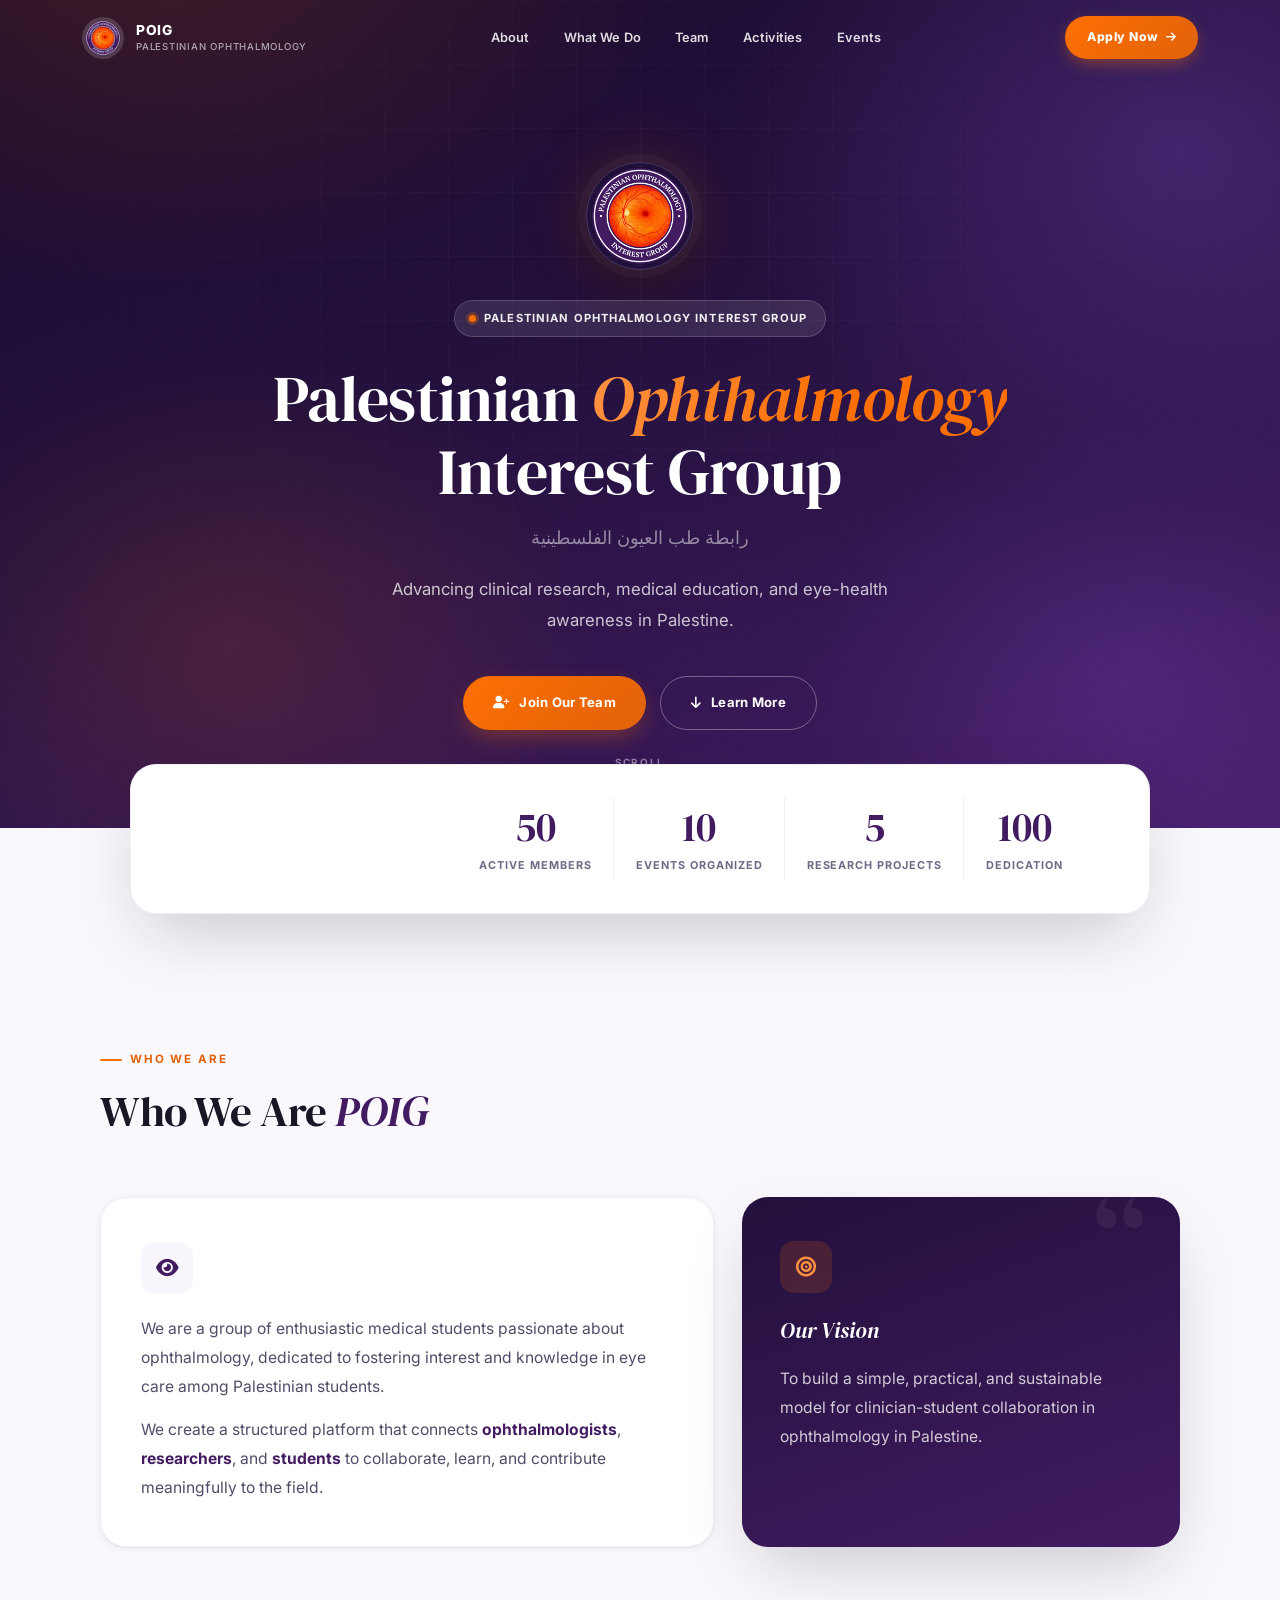
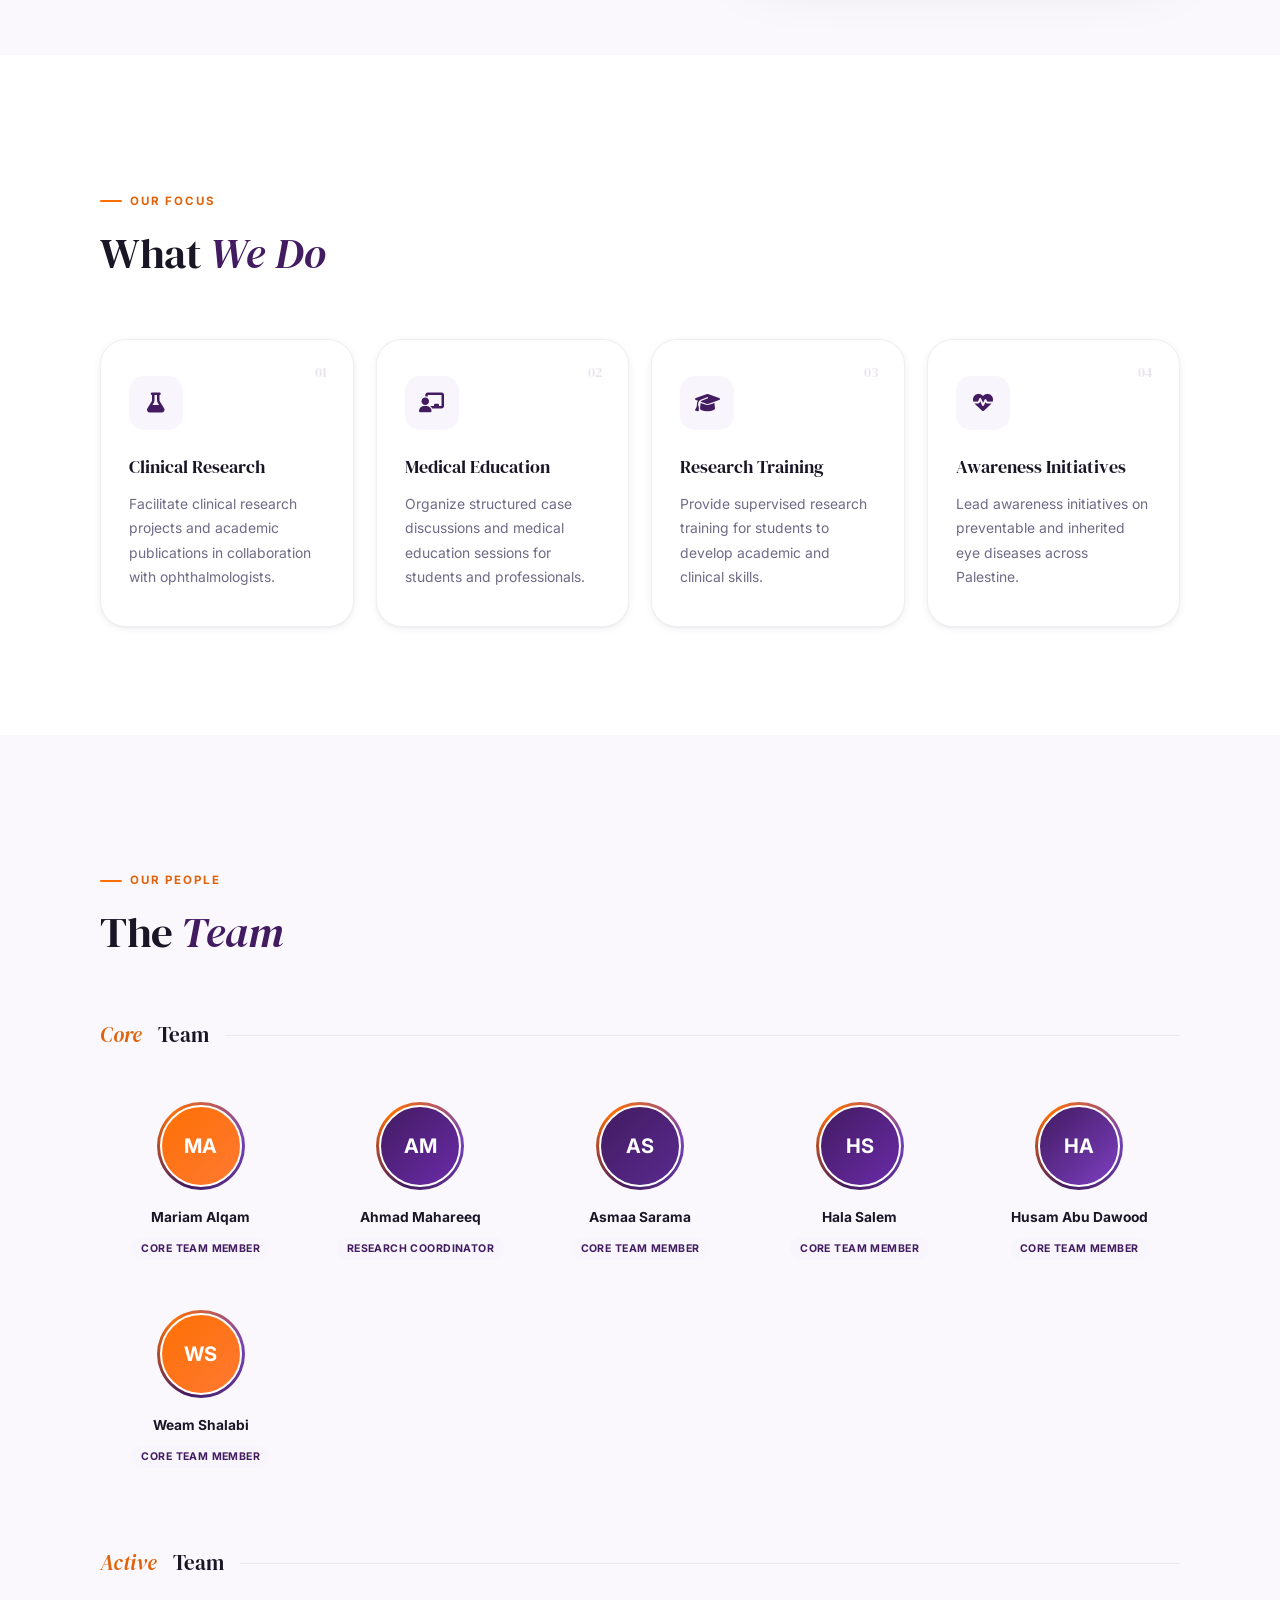
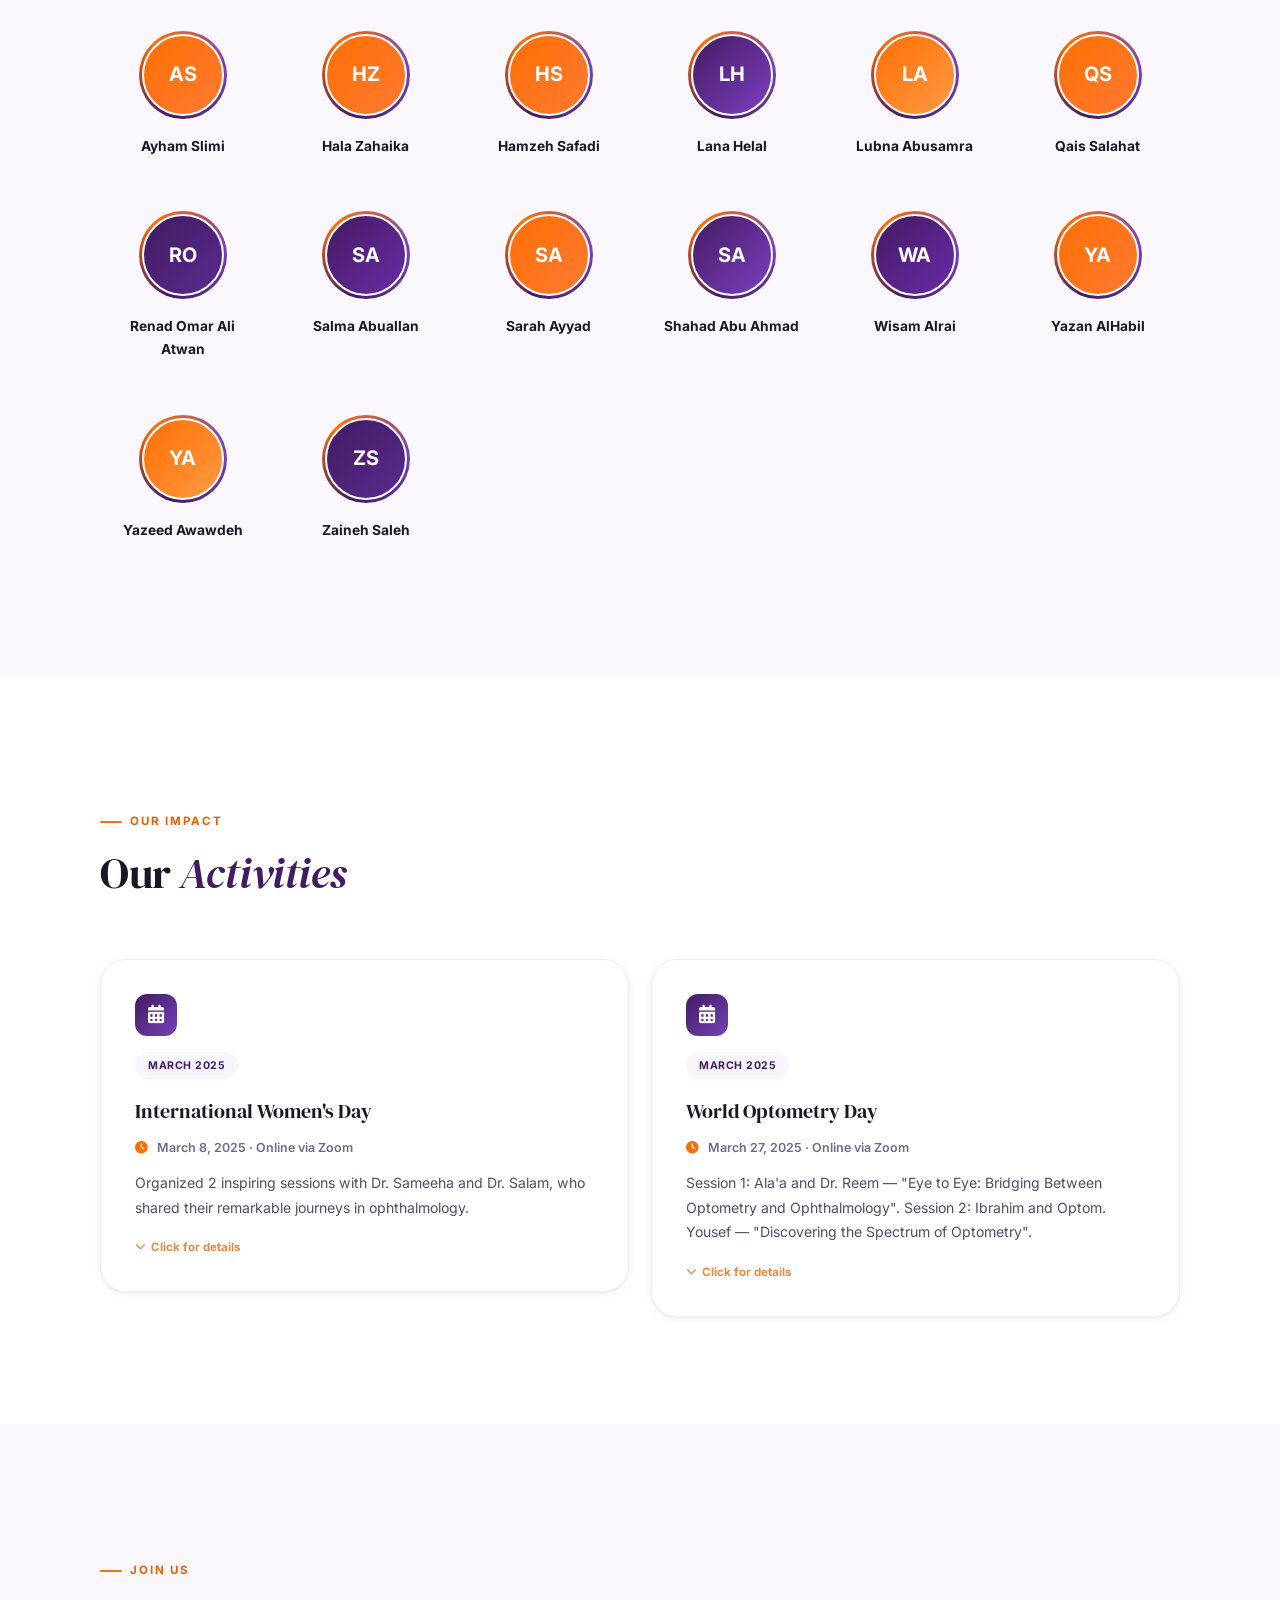
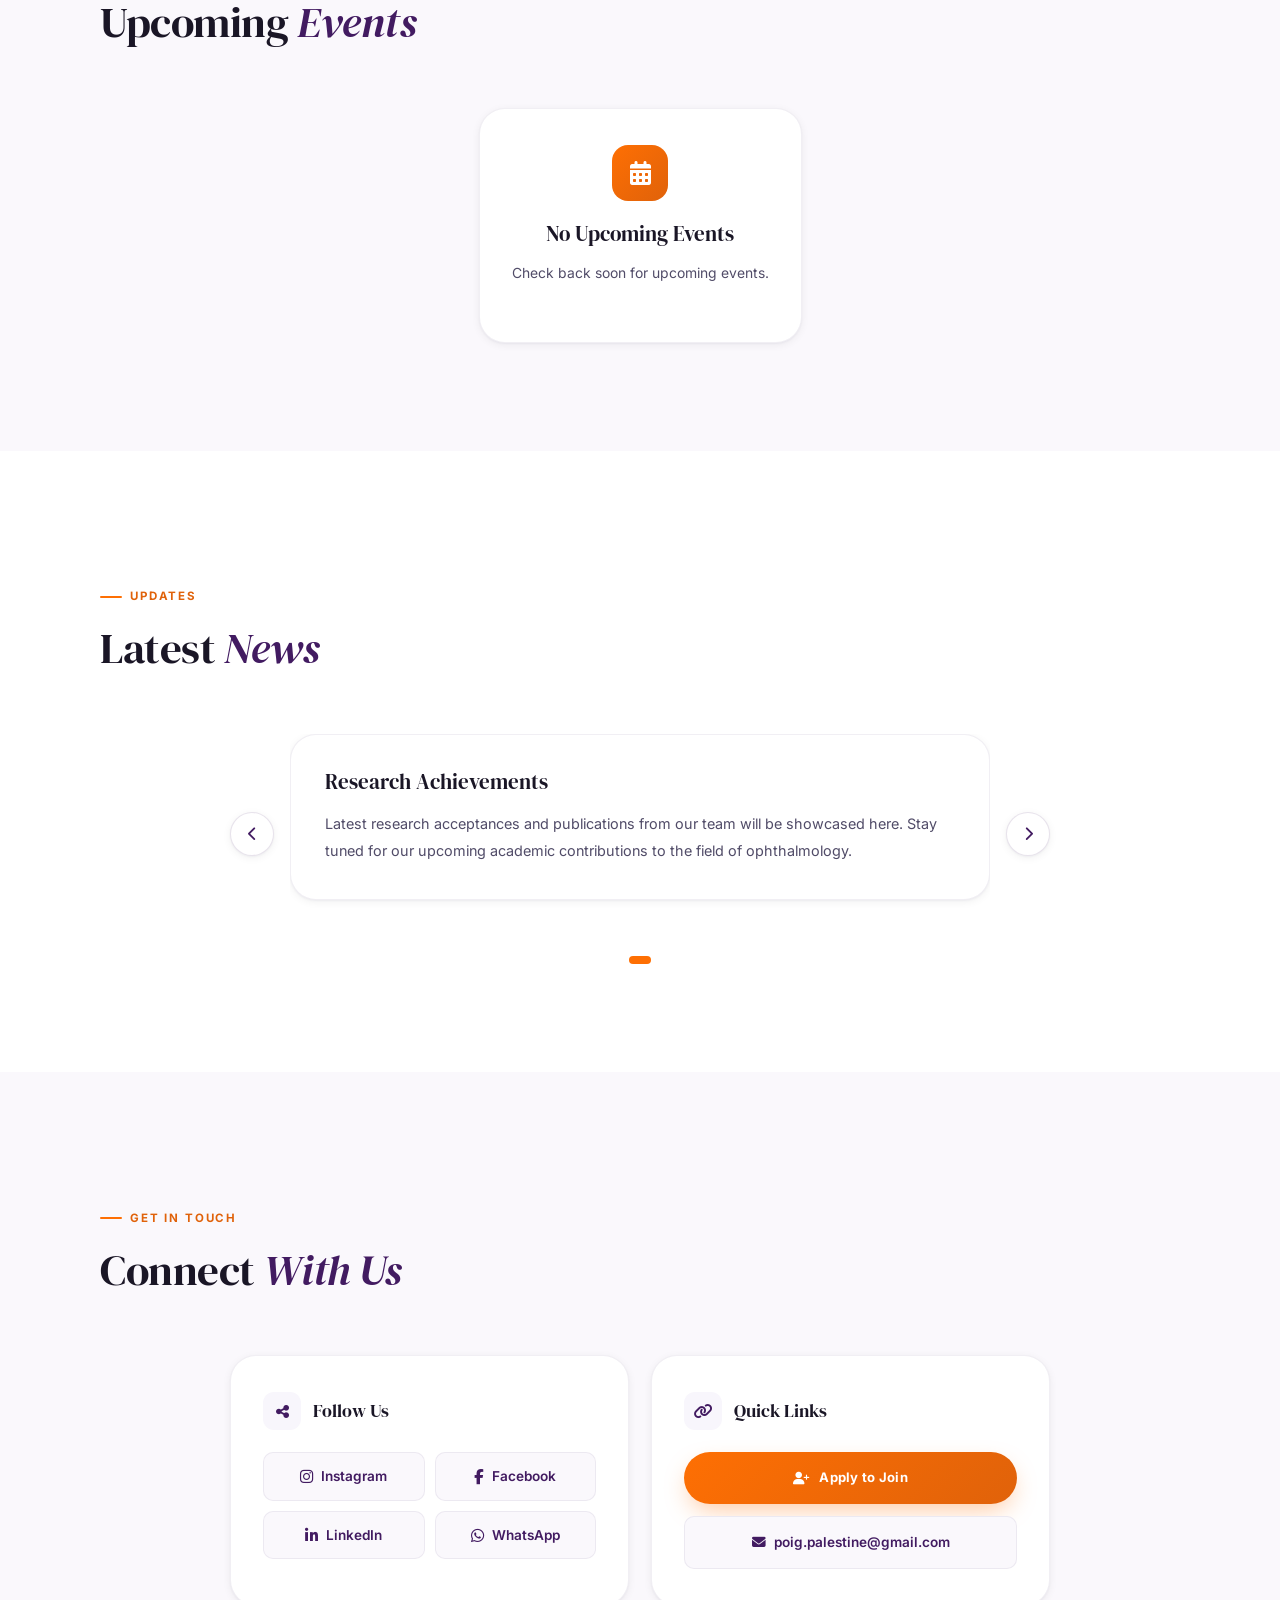
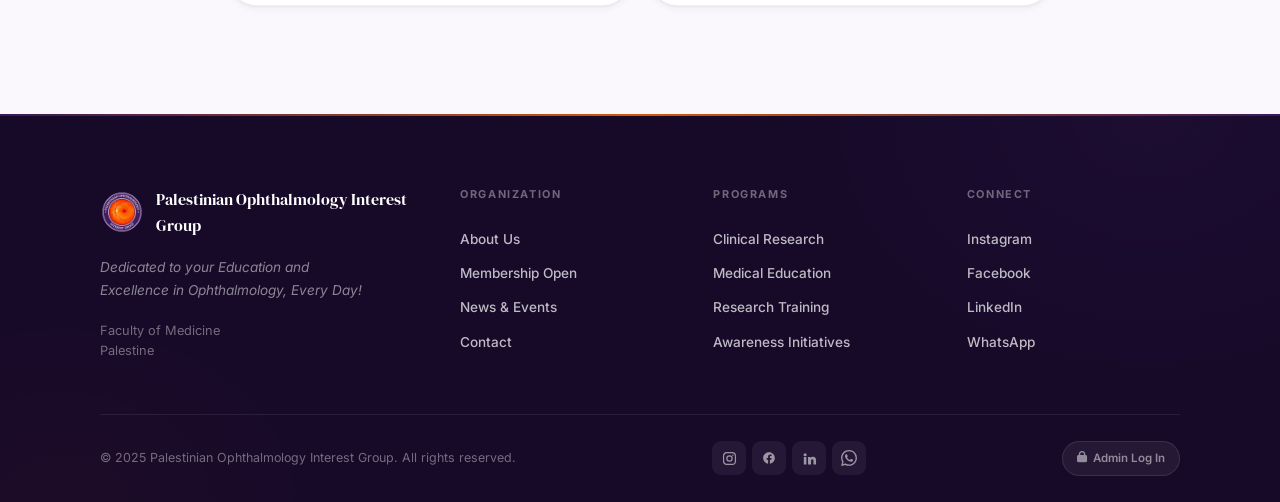
==== commit caf9a578: "Describe the change" ====
--- a/index.html
+++ b/index.html
@@ -6,7 +6,7 @@
   <title>POIG — Palestinian Ophthalmology Interest Group</title>
   <meta name="description" content="POIG (Palestinian Ophthalmology Interest Group) is a student-led initiative dedicated to ophthalmic education, research, awareness, and professional development.">
   <link rel="icon" type="image/png" href="logo-small.png">
-  <link rel="stylesheet" href="style.css">
+  <link rel="stylesheet" href="style.css?v=3">
   <link rel="preconnect" href="https://fonts.googleapis.com">
   <link rel="preconnect" href="https://fonts.gstatic.com" crossorigin>
   <link href="https://fonts.googleapis.com/css2?family=DM+Serif+Display:ital@0;1&family=Inter:wght@300;400;500;600;700;800;900&display=swap" rel="stylesheet">
@@ -83,6 +83,7 @@
   <!-- Hero -->
   <section class="hero" id="hero">
     <div class="hero-mesh"></div>
+    <div class="hero-grid"></div>
     <div class="hero-pattern"></div>
     <div class="hero-inner">
       <img src="logo-small.png" alt="POIG Logo" class="hero-logo" width="100" height="100">
@@ -101,6 +102,10 @@
         </a>
       </div>
     </div>
+    <a href="#about" class="hero-scroll-cue">
+      Scroll
+      <i class="fas fa-chevron-down"></i>
+    </a>
   </section>
 
   <!-- Stats -->
@@ -309,6 +314,6 @@
     </div>
   </footer>
 
-  <script src="script.js"></script>
+  <script src="script.js?v=2"></script>
 </body>
 </html>
--- a/style.css
+++ b/style.css
@@ -1,55 +1,75 @@
 /* ============================================
-   POIG — Bold Medical Premium Design
-   Colors: Purple (#421B61), Orange (#FE6F03)
+   POIG — Professional Editorial Redesign
+   Colors: Purple (#421B61) + Orange (#FE6F03) — from the POIG mark
    Fonts: DM Serif Display + Inter
    ============================================ */
 
 @import url('https://fonts.googleapis.com/css2?family=DM+Serif+Display:ital@0;1&family=Inter:wght@300;400;500;600;700;800;900&display=swap');
 
 :root {
-  --purple: #421B61;
-  --purple-dark: #2f1245;
-  --purple-deep: #1a0d2e;
-  --purple-light: #6a2ba8;
-  --orange: #FE6F03;
-  --orange-light: #ff9a44;
-  --orange-dark: #d55a00;
-  --white: #fff;
-  --off: #f7f6fa;
-  --muted: #6B7A99;
-  --text: #1a1a2e;
-  --text-light: #555;
-  --border: rgba(66, 27, 97, 0.08);
-  --border-accent: rgba(66, 27, 97, 0.15);
-  --shadow-xs: 0 1px 3px rgba(0, 0, 0, 0.03);
-  --shadow-sm: 0 2px 10px rgba(0, 0, 0, 0.05);
-  --shadow-md: 0 6px 24px rgba(0, 0, 0, 0.07);
-  --shadow-lg: 0 16px 48px rgba(0, 0, 0, 0.1);
-  --shadow-purple: 0 8px 30px rgba(66, 27, 97, 0.18);
-  --radius: 14px;
+  /* Purple ramp */
+  --purple-950: #170a29;
+  --purple-900: #22103c;
+  --purple-800: #2f1550;
+  --purple-700: #421b61;   /* brand primary */
+  --purple-600: #55278a;
+  --purple-500: #7443b8;
+  --purple-100: #efe8f8;
+  --purple-50:  #f8f6fc;
+
+  /* Orange ramp */
+  --orange-700: #c94e00;
+  --orange-600: #e0620a;
+  --orange-500: #fe6f03;   /* brand primary */
+  --orange-400: #ff9142;
+  --orange-100: #fff1e3;
+
+  /* Neutrals */
+  --ink:        #1a1626;
+  --ink-soft:   #514c68;
+  --muted:      #6f6a86;
+  --paper:      #fffefc;
+  --off:        #faf8fc;
+  --white:      #ffffff;
+
+  --line:       rgba(66, 27, 97, 0.12);
+  --line-soft:  rgba(66, 27, 97, 0.07);
+
+  /* Shadows — tinted with ink, not pure black */
+  --shadow-xs: 0 1px 2px rgba(23, 10, 41, 0.05);
+  --shadow-sm: 0 2px 8px rgba(23, 10, 41, 0.06), 0 1px 2px rgba(23, 10, 41, 0.04);
+  --shadow-md: 0 10px 30px -6px rgba(23, 10, 41, 0.14);
+  --shadow-lg: 0 28px 70px -16px rgba(23, 10, 41, 0.22);
+  --shadow-orange: 0 10px 26px -6px rgba(254, 111, 3, 0.4);
+
   --radius-sm: 10px;
-  --radius-lg: 20px;
-  --transition: 0.3s cubic-bezier(0.25, 0.46, 0.45, 0.94);
-  --nav-h: 72px;
+  --radius: 16px;
+  --radius-lg: 26px;
+  --radius-full: 999px;
+
+  --transition: 0.35s cubic-bezier(0.25, 0.46, 0.45, 0.94);
+  --nav-h: 76px;
   --serif: 'DM Serif Display', Georgia, serif;
   --sans: 'Inter', -apple-system, BlinkMacSystemFont, sans-serif;
 }
 
 *, *::before, *::after { margin: 0; padding: 0; box-sizing: border-box; }
-html { scroll-behavior: smooth; scroll-padding-top: 80px; }
+html { scroll-behavior: smooth; scroll-padding-top: 88px; }
 
 body {
   font-family: var(--sans);
   background: var(--off);
-  color: var(--text);
+  color: var(--ink);
   overflow-x: hidden;
-  line-height: 1.6;
+  line-height: 1.65;
   -webkit-font-smoothing: antialiased;
   -moz-osx-font-smoothing: grayscale;
 }
 
+::selection { background: var(--orange-500); color: #fff; }
+
 /* ============================================
-   Navigation
+   Navigation — transparent over hero, solid on scroll
    ============================================ */
 .navbar {
   position: fixed;
@@ -58,20 +78,19 @@
   right: 0;
   height: var(--nav-h);
   z-index: 1000;
-  transition: background 0.35s ease, box-shadow 0.35s ease, height 0.35s ease;
-  background: rgba(66, 27, 97, 0.95);
-  backdrop-filter: blur(12px);
-  -webkit-backdrop-filter: blur(12px);
+  background: transparent;
+  transition: background 0.4s ease, box-shadow 0.4s ease, height 0.4s ease, border-color 0.4s ease;
+  border-bottom: 1px solid transparent;
 }
 
 body.scrolled .navbar {
-  background: rgba(66, 27, 97, 0.98);
-  box-shadow: 0 4px 20px rgba(0, 0, 0, 0.15);
-  height: 64px;
+  background: var(--white);
+  box-shadow: 0 1px 0 rgba(23, 10, 41, 0.05), 0 12px 32px -16px rgba(23, 10, 41, 0.18);
+  height: 68px;
 }
 
 .nav-inner {
-  max-width: 1200px;
+  max-width: 1180px;
   margin: 0 auto;
   height: 100%;
   padding: 0 32px;
@@ -89,88 +108,110 @@
 }
 
 .nav-brand img {
-  height: 44px;
-  width: 44px;
+  height: 42px;
+  width: 42px;
   border-radius: 50%;
   object-fit: contain;
-  background: rgba(255, 255, 255, 0.12);
+  background: rgba(255, 255, 255, 0.16);
   padding: 2px;
-  transition: transform 0.3s ease;
+  transition: transform 0.3s ease, background 0.3s ease;
 }
 
 body.scrolled .nav-brand img {
   height: 38px;
   width: 38px;
-}
-
-.nav-brand:hover img { transform: scale(1.08); }
+  background: var(--purple-50);
+  box-shadow: 0 0 0 1px var(--line-soft);
+}
+
+.nav-brand:hover img { transform: scale(1.08) rotate(-4deg); }
 
 .nav-brand-text {
   font-family: var(--sans);
-  font-size: 0.82rem;
+  font-size: 0.86rem;
   font-weight: 800;
   color: #fff;
-  letter-spacing: 0.06em;
+  letter-spacing: 0.05em;
   text-transform: uppercase;
   line-height: 1.2;
-}
+  transition: color 0.3s ease;
+}
+
+body.scrolled .nav-brand-text { color: var(--purple-700); }
 
 .nav-brand-text span {
   display: block;
   font-size: 0.6rem;
   font-weight: 500;
-  color: rgba(255, 255, 255, 0.6);
+  color: rgba(255, 255, 255, 0.62);
   letter-spacing: 0.08em;
   text-transform: uppercase;
-  margin-top: 1px;
-}
+  margin-top: 2px;
+  transition: color 0.3s ease;
+}
+
+body.scrolled .nav-brand-text span { color: var(--muted); }
 
 .nav-links {
   display: flex;
   align-items: center;
-  gap: 4px;
+  gap: 2px;
   list-style: none;
 }
 
 .nav-links a {
-  padding: 8px 14px;
-  font-size: 0.78rem;
+  position: relative;
+  padding: 8px 16px;
+  font-size: 0.8rem;
   font-weight: 600;
-  color: rgba(255, 255, 255, 0.8);
+  color: rgba(255, 255, 255, 0.86);
   text-decoration: none;
   border-radius: 8px;
-  transition: color 0.2s, background 0.2s;
-  letter-spacing: 0.02em;
+  transition: color 0.25s ease;
+  letter-spacing: 0.01em;
   white-space: nowrap;
 }
 
-.nav-links a:hover,
-.nav-links a.active {
-  color: #fff;
-  background: rgba(255, 255, 255, 0.1);
-}
+.nav-links a::after {
+  content: '';
+  position: absolute;
+  left: 16px;
+  right: 16px;
+  bottom: 4px;
+  height: 2px;
+  border-radius: 2px;
+  background: var(--orange-500);
+  transform: scaleX(0);
+  transform-origin: left;
+  transition: transform 0.25s ease;
+}
+
+.nav-links a:hover { color: #fff; }
+body.scrolled .nav-links a { color: var(--ink-soft); }
+body.scrolled .nav-links a:hover { color: var(--purple-700); }
+.nav-links a:hover::after { transform: scaleX(1); }
 
 .nav-cta {
   display: inline-flex;
   align-items: center;
   gap: 8px;
-  padding: 10px 22px;
+  padding: 11px 22px;
   font-family: var(--sans);
-  font-size: 0.75rem;
+  font-size: 0.76rem;
   font-weight: 800;
-  letter-spacing: 0.06em;
-  text-transform: uppercase;
+  letter-spacing: 0.04em;
   text-decoration: none;
-  color: var(--purple);
-  background: #fff;
-  border-radius: 10px;
-  transition: transform 0.2s, box-shadow 0.2s;
+  color: #fff;
+  background: linear-gradient(135deg, var(--orange-500), var(--orange-600));
+  border-radius: var(--radius-full);
+  transition: transform 0.2s ease, box-shadow 0.2s ease;
   white-space: nowrap;
+  box-shadow: 0 6px 18px -4px rgba(254, 111, 3, 0.5);
 }
 
 .nav-cta:hover {
-  transform: translateY(-1px);
-  box-shadow: 0 6px 20px rgba(255, 255, 255, 0.25);
+  transform: translateY(-2px);
+  box-shadow: 0 10px 26px -4px rgba(254, 111, 3, 0.6);
 }
 
 .nav-cta i { font-size: 0.7rem; transition: transform 0.25s ease; }
@@ -185,15 +226,21 @@
   width: 40px;
   height: 40px;
   padding: 8px;
-  background: rgba(255, 255, 255, 0.1);
-  border: 1px solid rgba(255, 255, 255, 0.15);
+  background: rgba(255, 255, 255, 0.12);
+  border: 1px solid rgba(255, 255, 255, 0.18);
   border-radius: 10px;
   cursor: pointer;
   flex-shrink: 0;
-  transition: background 0.2s;
-}
-
-.nav-hamburger:hover { background: rgba(255, 255, 255, 0.18); }
+  transition: background 0.2s ease, border-color 0.2s ease;
+}
+
+body.scrolled .nav-hamburger {
+  background: var(--purple-50);
+  border-color: var(--line);
+}
+
+.nav-hamburger:hover { background: rgba(255, 255, 255, 0.2); }
+body.scrolled .nav-hamburger:hover { background: var(--purple-100); }
 
 .nav-hamburger span {
   display: block;
@@ -202,6 +249,8 @@
   border-radius: 2px;
   transition: all 0.25s ease;
 }
+
+body.scrolled .nav-hamburger span { background: var(--purple-700); }
 
 .nav-hamburger.open span:nth-child(1) { transform: translateY(7px) rotate(45deg); }
 .nav-hamburger.open span:nth-child(2) { opacity: 0; transform: scaleX(0); }
@@ -215,8 +264,8 @@
   left: 0;
   right: 0;
   background: var(--white);
-  border-top: 1px solid var(--border);
-  box-shadow: 0 16px 48px rgba(0, 0, 0, 0.12);
+  border-top: 1px solid var(--line-soft);
+  box-shadow: var(--shadow-lg);
   z-index: 999;
   overflow-y: auto;
   max-height: calc(100vh - var(--nav-h));
@@ -224,8 +273,8 @@
 }
 
 body.scrolled .nav-drawer {
-  top: 64px;
-  max-height: calc(100vh - 64px);
+  top: 68px;
+  max-height: calc(100vh - 68px);
 }
 
 .nav-drawer.open {
@@ -244,25 +293,25 @@
   gap: 14px;
   padding: 13px 28px;
   text-decoration: none;
-  color: var(--text);
+  color: var(--ink);
   font-size: 0.9rem;
   font-weight: 600;
   transition: background 0.12s;
 }
 
-.drawer-item:hover { background: var(--off); }
+.drawer-item:hover { background: var(--purple-50); }
 
 .drawer-item .d-ico {
   width: 32px;
   height: 32px;
   border-radius: 8px;
-  background: rgba(66, 27, 97, 0.06);
-  border: 1px solid var(--border);
+  background: var(--purple-50);
+  border: 1px solid var(--line-soft);
   display: flex;
   align-items: center;
   justify-content: center;
   flex-shrink: 0;
-  color: var(--purple);
+  color: var(--purple-700);
 }
 
 .drawer-ctas {
@@ -270,12 +319,21 @@
   flex-direction: column;
   gap: 10px;
   padding: 20px 28px 0;
-  border-top: 1px solid var(--border);
+  border-top: 1px solid var(--line-soft);
   margin-top: 12px;
 }
 
 .drawer-ctas .nav-cta { justify-content: center; padding: 14px 20px; }
-.drawer-ctas .btn-outline { justify-content: center; padding: 14px 20px; }
+.drawer-ctas .btn-outline {
+  justify-content: center;
+  padding: 14px 20px;
+  color: var(--purple-700);
+  border-color: var(--line);
+}
+.drawer-ctas .btn-outline:hover {
+  background: var(--purple-50);
+  border-color: var(--purple-500);
+}
 
 .drawer-social {
   display: flex;
@@ -288,9 +346,9 @@
   width: 40px;
   height: 40px;
   border-radius: 10px;
-  background: var(--off);
-  border: 1px solid var(--border);
-  color: var(--purple);
+  background: var(--purple-50);
+  border: 1px solid var(--line-soft);
+  color: var(--purple-700);
   display: flex;
   align-items: center;
   justify-content: center;
@@ -298,110 +356,141 @@
   transition: background 0.15s, color 0.15s;
 }
 
-.drawer-social a:hover { background: var(--purple); color: #fff; }
-
-.nav-spacer { height: var(--nav-h); }
-body.scrolled .nav-spacer { height: 64px; }
+.drawer-social a:hover { background: var(--purple-700); color: #fff; }
+
+.nav-spacer { height: 0; }
 
 /* ============================================
    Hero Section
    ============================================ */
 .hero {
   position: relative;
-  min-height: 85vh;
-  display: flex;
-  align-items: center;
-  justify-content: center;
-  background: linear-gradient(145deg, var(--purple-deep) 0%, var(--purple) 40%, var(--purple-light) 100%);
+  min-height: 92vh;
+  display: flex;
+  align-items: center;
+  justify-content: center;
+  background:
+    radial-gradient(ellipse 900px 620px at 12% -10%, rgba(254, 111, 3, 0.16) 0%, transparent 60%),
+    radial-gradient(ellipse 700px 560px at 92% 18%, rgba(116, 67, 184, 0.35) 0%, transparent 65%),
+    linear-gradient(160deg, var(--purple-950) 0%, var(--purple-900) 45%, var(--purple-700) 100%);
   overflow: hidden;
-  padding: 120px 5% 80px;
+  padding: 160px 5% 96px;
 }
 
 .hero-mesh {
   position: absolute;
   inset: 0;
   background:
-    radial-gradient(ellipse 600px 500px at 15% 20%, rgba(254, 111, 3, 0.12) 0%, transparent 70%),
-    radial-gradient(ellipse 500px 400px at 85% 75%, rgba(106, 43, 168, 0.2) 0%, transparent 70%),
-    radial-gradient(ellipse 300px 300px at 50% 10%, rgba(255, 255, 255, 0.04) 0%, transparent 70%);
+    radial-gradient(ellipse 520px 420px at 18% 78%, rgba(254, 111, 3, 0.14) 0%, transparent 70%),
+    radial-gradient(ellipse 460px 380px at 88% 82%, rgba(116, 67, 184, 0.28) 0%, transparent 70%);
   pointer-events: none;
 }
 
 .hero-pattern {
   position: absolute;
   inset: 0;
-  opacity: 0.03;
-  background-image: url("data:image/svg+xml,%3Csvg width='60' height='60' viewBox='0 0 60 60' xmlns='http://www.w3.org/2000/svg'%3E%3Cg fill='none' fill-rule='evenodd'%3E%3Cg fill='%23ffffff' fill-opacity='1'%3E%3Cpath d='M36 34v-4h-2v4h-4v2h4v4h2v-4h4v-2h-4zm0-30V0h-2v4h-4v2h4v4h2V6h4V4h-4zM6 34v-4H4v4H0v2h4v4h2v-4h4v-2H6zM6 4V0H4v4H0v2h4v4h2V6h4V4H6z'/%3E%3C/g%3E%3C/g%3E%3C/svg%3E");
+  opacity: 0.5;
+  mix-blend-mode: overlay;
+  background-image: url("data:image/svg+xml,%3Csvg xmlns='http://www.w3.org/2000/svg' width='140' height='140' viewBox='0 0 140 140'%3E%3Cfilter id='n'%3E%3CfeTurbulence type='fractalNoise' baseFrequency='0.9' numOctaves='2' stitchTiles='stitch'/%3E%3C/filter%3E%3Crect width='100%25' height='100%25' filter='url(%23n)' opacity='0.35'/%3E%3C/svg%3E");
   pointer-events: none;
 }
 
+.hero-grid {
+  position: absolute;
+  inset: 0;
+  opacity: 0.05;
+  background-image:
+    linear-gradient(rgba(255,255,255,.6) 1px, transparent 1px),
+    linear-gradient(90deg, rgba(255,255,255,.6) 1px, transparent 1px);
+  background-size: 64px 64px;
+  mask-image: radial-gradient(ellipse 900px 600px at 50% 30%, #000 0%, transparent 75%);
+  pointer-events: none;
+}
+
 .hero-inner {
-  max-width: 750px;
+  max-width: 760px;
   text-align: center;
   position: relative;
   z-index: 2;
 }
 
 .hero-logo {
-  width: 100px;
-  height: 100px;
+  width: 108px;
+  height: 108px;
   border-radius: 50%;
-  margin: 0 auto 28px;
+  margin: 0 auto 30px;
   display: block;
   object-fit: contain;
-  border: 3px solid rgba(255, 255, 255, 0.15);
-  box-shadow: 0 0 60px rgba(254, 111, 3, 0.15), 0 0 120px rgba(66, 27, 97, 0.2);
+  border: 1px solid rgba(255, 255, 255, 0.18);
+  box-shadow: 0 0 0 8px rgba(255,255,255,0.03), 0 0 70px rgba(254, 111, 3, 0.22), 0 20px 50px rgba(0,0,0,0.35);
   transition: transform 0.4s ease, box-shadow 0.4s ease;
 }
 
 .hero-logo:hover {
   transform: scale(1.06);
-  box-shadow: 0 0 80px rgba(254, 111, 3, 0.25), 0 0 160px rgba(66, 27, 97, 0.3);
+  box-shadow: 0 0 0 8px rgba(255,255,255,0.05), 0 0 90px rgba(254, 111, 3, 0.32), 0 20px 50px rgba(0,0,0,0.4);
 }
 
 .hero-badge {
-  display: inline-block;
-  padding: 7px 18px;
-  border-radius: 40px;
+  display: inline-flex;
+  align-items: center;
+  gap: 8px;
+  padding: 8px 18px 8px 14px;
+  border-radius: var(--radius-full);
   background: rgba(255, 255, 255, 0.1);
-  border: 1px solid rgba(255, 255, 255, 0.15);
+  border: 1px solid rgba(255, 255, 255, 0.16);
   font-size: 0.7rem;
   font-weight: 700;
-  color: rgba(255, 255, 255, 0.9);
-  letter-spacing: 0.12em;
+  color: rgba(255, 255, 255, 0.92);
+  letter-spacing: 0.1em;
   text-transform: uppercase;
-  margin-bottom: 24px;
+  margin-bottom: 26px;
+}
+
+.hero-badge::before {
+  content: '';
+  width: 7px;
+  height: 7px;
+  border-radius: 50%;
+  background: var(--orange-500);
+  box-shadow: 0 0 0 3px rgba(254, 111, 3, 0.25);
+  flex-shrink: 0;
 }
 
 .hero h1 {
   font-family: var(--serif);
-  font-size: clamp(2.6rem, 6vw, 4.2rem);
+  font-size: clamp(2.5rem, 5.6vw, 4rem);
   font-weight: 400;
-  line-height: 1.15;
+  line-height: 1.14;
+  letter-spacing: -0.01em;
   color: #fff;
-  margin-bottom: 12px;
+  margin-bottom: 14px;
 }
 
 .hero h1 .serif-accent {
   font-family: var(--serif);
   font-style: italic;
-  color: var(--orange-light);
+  background: linear-gradient(100deg, var(--orange-400), var(--orange-500) 60%);
+  -webkit-background-clip: text;
+  background-clip: text;
+  color: transparent;
 }
 
 .hero-arabic {
-  font-size: 1.15rem;
+  font-size: 1.1rem;
   font-weight: 400;
-  color: rgba(255, 255, 255, 0.55);
-  margin-bottom: 20px;
+  color: rgba(255, 255, 255, 0.5);
+  margin-bottom: 22px;
   direction: rtl;
+  font-family: 'Inter', sans-serif;
 }
 
 .hero-desc {
-  font-size: 1rem;
-  color: rgba(255, 255, 255, 0.72);
-  line-height: 1.8;
-  max-width: 580px;
-  margin: 0 auto 36px;
+  font-size: 1.05rem;
+  color: rgba(255, 255, 255, 0.75);
+  line-height: 1.85;
+  max-width: 560px;
+  margin: 0 auto 40px;
 }
 
 .hero-actions {
@@ -409,6 +498,37 @@
   gap: 14px;
   justify-content: center;
   flex-wrap: wrap;
+}
+
+.hero-scroll-cue {
+  position: absolute;
+  left: 50%;
+  bottom: 36px;
+  transform: translateX(-50%);
+  display: flex;
+  flex-direction: column;
+  align-items: center;
+  gap: 8px;
+  z-index: 2;
+  color: rgba(255, 255, 255, 0.45);
+  font-size: 0.62rem;
+  font-weight: 700;
+  letter-spacing: 0.16em;
+  text-transform: uppercase;
+  text-decoration: none;
+  transition: color 0.25s ease;
+}
+
+.hero-scroll-cue:hover { color: rgba(255, 255, 255, 0.8); }
+
+.hero-scroll-cue i {
+  animation: bounceDown 2.2s ease-in-out infinite;
+  font-size: 0.85rem;
+}
+
+@keyframes bounceDown {
+  0%, 100% { transform: translateY(0); opacity: 0.6; }
+  50% { transform: translateY(6px); opacity: 1; }
 }
 
 /* ============================================
@@ -418,103 +538,120 @@
   display: inline-flex;
   align-items: center;
   gap: 10px;
-  padding: 14px 28px;
-  border-radius: 12px;
+  padding: 15px 30px;
+  border-radius: var(--radius-full);
   font-weight: 700;
   font-size: 0.82rem;
-  letter-spacing: 0.04em;
+  letter-spacing: 0.02em;
   text-decoration: none;
   transition: var(--transition);
   cursor: pointer;
   border: none;
   font-family: var(--sans);
-  text-transform: uppercase;
 }
 
 .btn-primary {
-  background: var(--orange);
+  background: linear-gradient(135deg, var(--orange-500), var(--orange-600));
   color: white;
-  box-shadow: 0 4px 16px rgba(254, 111, 3, 0.3);
+  box-shadow: var(--shadow-orange);
 }
 
 .btn-primary:hover {
   transform: translateY(-2px);
-  box-shadow: 0 8px 28px rgba(254, 111, 3, 0.4);
+  box-shadow: 0 16px 34px -6px rgba(254, 111, 3, 0.5);
 }
 
 .btn-outline {
   background: transparent;
   color: #fff;
-  border: 2px solid rgba(255, 255, 255, 0.3);
+  border: 1.5px solid rgba(255, 255, 255, 0.32);
 }
 
 .btn-outline:hover {
   background: rgba(255, 255, 255, 0.1);
-  border-color: rgba(255, 255, 255, 0.5);
+  border-color: rgba(255, 255, 255, 0.55);
   transform: translateY(-2px);
 }
 
-.btn-orange { background: var(--orange); color: #fff; box-shadow: 0 4px 16px rgba(254, 111, 3, 0.3); }
-.btn-orange:hover { transform: translateY(-2px); box-shadow: 0 8px 28px rgba(254, 111, 3, 0.4); }
-
-.btn-sm { padding: 10px 20px; font-size: 0.78rem; }
+.btn-orange { background: linear-gradient(135deg, var(--orange-500), var(--orange-600)); color: #fff; box-shadow: var(--shadow-orange); }
+.btn-orange:hover { transform: translateY(-2px); box-shadow: 0 16px 34px -6px rgba(254, 111, 3, 0.5); }
+
+.btn-sm { padding: 11px 22px; font-size: 0.76rem; }
 
 /* ============================================
-   Stats Strip
+   Stats — unified floating card
    ============================================ */
 .stats-bar {
   display: grid;
   grid-template-columns: repeat(4, 1fr);
-  gap: 0;
-  max-width: 1000px;
-  margin: -40px auto 0;
+  max-width: 1020px;
+  margin: -64px auto 0;
   padding: 0 5%;
   position: relative;
   z-index: 5;
 }
 
+.stats-bar::before {
+  content: '';
+  grid-column: 1 / -1;
+  grid-row: 1;
+}
+
 .stat-item {
+  grid-row: 1;
   background: var(--white);
-  border: 1px solid var(--border);
-  padding: 32px 20px;
+  padding: 38px 22px;
   text-align: center;
-  box-shadow: var(--shadow-md);
+  position: relative;
   transition: var(--transition);
+}
+
+.stat-item:not(:last-child)::after {
+  content: '';
+  position: absolute;
+  right: 0;
+  top: 22%;
+  bottom: 22%;
+  width: 1px;
+  background: var(--line-soft);
 }
 
 .stat-item:first-child { border-radius: var(--radius-lg) 0 0 var(--radius-lg); }
 .stat-item:last-child { border-radius: 0 var(--radius-lg) var(--radius-lg) 0; }
 
-.stat-item:hover {
-  transform: translateY(-4px);
+.stats-bar {
   box-shadow: var(--shadow-lg);
-  z-index: 2;
-}
+  border-radius: var(--radius-lg);
+  border: 1px solid var(--line-soft);
+  background: var(--white);
+}
+
+.stat-item:hover { background: var(--purple-50); }
 
 .stat-number {
   display: block;
   font-family: var(--serif);
-  font-size: 2.6rem;
+  font-size: 2.5rem;
   font-weight: 400;
-  color: var(--purple);
+  color: var(--purple-700);
   line-height: 1.2;
 }
 
 .stat-label {
   display: block;
-  font-size: 0.72rem;
+  font-size: 0.68rem;
   color: var(--muted);
   font-weight: 700;
-  margin-top: 4px;
+  margin-top: 6px;
   text-transform: uppercase;
-  letter-spacing: 0.08em;
+  letter-spacing: 0.09em;
 }
 
 /* ============================================
    Sections
    ============================================ */
 .section {
-  padding: 100px 5%;
+  padding: 128px 5% 108px;
   position: relative;
 }
 
@@ -523,50 +660,52 @@
 }
 
 .container {
-  max-width: 1000px;
+  max-width: 1080px;
   margin: 0 auto;
 }
 
 .section-header {
   text-align: left;
-  margin-bottom: 56px;
-  max-width: 600px;
+  margin-bottom: 60px;
+  max-width: 620px;
 }
 
 .section-subtitle {
-  display: inline-block;
-  padding: 5px 14px;
-  border-radius: 6px;
-  background: rgba(66, 27, 97, 0.06);
-  font-size: 0.68rem;
+  display: inline-flex;
+  align-items: center;
+  gap: 8px;
+  font-size: 0.72rem;
   font-weight: 700;
-  color: var(--purple);
-  letter-spacing: 0.15em;
+  color: var(--orange-600);
+  letter-spacing: 0.16em;
   text-transform: uppercase;
-  margin-bottom: 14px;
+  margin-bottom: 16px;
+}
+
+.section-subtitle::before {
+  content: '';
+  width: 22px;
+  height: 2px;
+  border-radius: 2px;
+  background: var(--orange-500);
 }
 
 .section-title {
   font-family: var(--serif);
-  font-size: clamp(1.8rem, 3.5vw, 2.6rem);
+  font-size: clamp(1.9rem, 3.4vw, 2.7rem);
   font-weight: 400;
-  color: var(--text);
+  letter-spacing: -0.01em;
+  color: var(--ink);
   line-height: 1.2;
 }
 
 .section-title .serif-accent {
   font-family: var(--serif);
   font-style: italic;
-  color: var(--orange);
-}
-
-.section-line {
-  width: 60px;
-  height: 3px;
-  background: linear-gradient(90deg, var(--purple), var(--orange));
-  border-radius: 3px;
-  margin-top: 16px;
-}
+  color: var(--purple-700);
+}
+
+.section-line { display: none; }
 
 .section-header.centered {
   text-align: center;
@@ -575,79 +714,96 @@
   margin-right: auto;
 }
 
-.section-header.centered .section-line {
-  margin-left: auto;
-  margin-right: auto;
-}
+.section-header.centered .section-subtitle { justify-content: center; }
 
 /* ============================================
    About
    ============================================ */
 .about-grid {
   display: grid;
-  grid-template-columns: 1.5fr 1fr;
-  gap: 24px;
-}
-
-.about-card,
-.vision-card {
+  grid-template-columns: 1.4fr 1fr;
+  gap: 28px;
+  align-items: stretch;
+}
+
+.about-card {
   background: var(--white);
-  border: 1px solid var(--border);
-  border-left: 4px solid var(--purple);
-  border-radius: var(--radius);
-  padding: 36px;
+  border: 1px solid var(--line-soft);
+  border-radius: var(--radius-lg);
+  padding: 44px 40px;
   box-shadow: var(--shadow-sm);
   transition: var(--transition);
 }
 
+.about-card:hover { box-shadow: var(--shadow-md); }
+
+.card-icon { margin-bottom: 20px; }
+
+.card-icon i {
+  width: 52px;
+  height: 52px;
+  display: flex;
+  align-items: center;
+  justify-content: center;
+  background: var(--purple-50);
+  border-radius: 14px;
+  font-size: 1.25rem;
+  color: var(--purple-700);
+}
+
+.about-card p {
+  color: var(--ink-soft);
+  font-size: 0.98rem;
+  line-height: 1.85;
+  margin-bottom: 14px;
+}
+
+.about-card p:last-child { margin-bottom: 0; }
+.about-card strong { color: var(--purple-700); font-weight: 700; }
+
 .vision-card {
-  border-left-color: var(--orange);
-}
-
-.about-card:hover,
-.vision-card:hover {
-  box-shadow: var(--shadow-md);
-  transform: translateY(-2px);
-}
-
-.card-icon { margin-bottom: 16px; }
-
-.card-icon i {
-  width: 48px;
-  height: 48px;
-  display: flex;
-  align-items: center;
-  justify-content: center;
-  background: rgba(66, 27, 97, 0.06);
-  border-radius: var(--radius-sm);
-  font-size: 1.2rem;
-  color: var(--purple);
+  background: linear-gradient(160deg, var(--purple-900) 0%, var(--purple-700) 100%);
+  border-radius: var(--radius-lg);
+  padding: 44px 38px;
+  position: relative;
+  overflow: hidden;
+  display: flex;
+  flex-direction: column;
+  box-shadow: var(--shadow-lg);
+}
+
+.vision-card::before {
+  content: '\201C';
+  position: absolute;
+  top: -0.15em;
+  right: 0.25em;
+  font-family: var(--serif);
+  font-size: 8rem;
+  color: rgba(255, 255, 255, 0.06);
+  line-height: 1;
+  pointer-events: none;
 }
 
 .vision-card .card-icon i {
-  background: rgba(254, 111, 3, 0.06);
-  color: var(--orange);
-}
-
-.about-card p,
-.vision-card p {
-  color: var(--text-light);
-  font-size: 0.92rem;
-  line-height: 1.8;
-  margin-bottom: 10px;
-}
-
-.about-card p:last-child,
-.vision-card p:last-child { margin-bottom: 0; }
-
-.about-card strong { color: var(--purple-dark); font-weight: 700; }
+  background: rgba(254, 111, 3, 0.16);
+  color: var(--orange-400);
+}
 
 .vision-card h3 {
   font-family: var(--serif);
-  font-size: 1.3rem;
+  font-style: italic;
+  font-size: 1.4rem;
   font-weight: 400;
-  color: var(--orange);
-  margin-bottom: 10px;
+  color: #fff;
+  margin-bottom: 14px;
+  position: relative;
+}
+
+.vision-card p {
+  color: rgba(255, 255, 255, 0.78);
+  font-size: 0.98rem;
+  line-height: 1.85;
+  position: relative;
 }
 
 /* ============================================
@@ -655,117 +811,136 @@
    ============================================ */
 .services-grid {
   display: grid;
-  grid-template-columns: repeat(auto-fit, minmax(220px, 1fr));
-  gap: 20px;
+  grid-template-columns: repeat(auto-fit, minmax(230px, 1fr));
+  gap: 22px;
+  counter-reset: service;
 }
 
 .service-card {
+  counter-increment: service;
+  position: relative;
   background: var(--white);
-  border: 1px solid var(--border);
-  border-left: 4px solid var(--purple);
-  border-radius: var(--radius);
-  padding: 32px 24px;
-  text-align: center;
+  border: 1px solid var(--line-soft);
+  border-radius: var(--radius-lg);
+  padding: 36px 28px;
   box-shadow: var(--shadow-sm);
   transition: var(--transition);
 }
 
-.service-card:nth-child(2) { border-left-color: var(--orange); }
-.service-card:nth-child(3) { border-left-color: var(--purple-light); }
-.service-card:nth-child(4) { border-left-color: var(--orange-dark); }
+.service-card::after {
+  content: counter(service, decimal-leading-zero);
+  position: absolute;
+  top: 22px;
+  right: 26px;
+  font-family: var(--serif);
+  font-size: 0.85rem;
+  color: var(--line);
+  font-weight: 400;
+}
 
 .service-card:hover {
   box-shadow: var(--shadow-md);
-  transform: translateY(-3px);
+  transform: translateY(-4px);
+  border-color: var(--orange-100);
 }
 
 .service-icon {
-  width: 56px;
-  height: 56px;
-  margin: 0 auto 18px;
-  display: flex;
-  align-items: center;
-  justify-content: center;
-  background: rgba(66, 27, 97, 0.06);
-  border-radius: 50%;
-  font-size: 1.3rem;
-  color: var(--purple);
+  width: 54px;
+  height: 54px;
+  margin-bottom: 22px;
+  display: flex;
+  align-items: center;
+  justify-content: center;
+  background: var(--purple-50);
+  border-radius: 15px;
+  font-size: 1.25rem;
+  color: var(--purple-700);
   transition: var(--transition);
 }
 
 .service-card:hover .service-icon {
-  background: var(--purple);
+  background: linear-gradient(135deg, var(--purple-700), var(--orange-500));
   color: white;
-  transform: scale(1.1);
+  transform: scale(1.08) rotate(-4deg);
 }
 
 .service-card h3 {
   font-family: var(--serif);
-  font-size: 1.1rem;
+  font-size: 1.15rem;
   font-weight: 400;
-  color: var(--purple);
+  color: var(--ink);
   margin-bottom: 10px;
 }
 
 .service-card p {
-  font-size: 0.85rem;
-  color: var(--text-light);
-  line-height: 1.7;
+  font-size: 0.87rem;
+  color: var(--muted);
+  line-height: 1.75;
 }
 
 /* ============================================
    Team
    ============================================ */
-.team-category { margin-bottom: 48px; }
+.team-category { margin-bottom: 56px; }
 .team-category:last-child { margin-bottom: 0; }
 
 .team-category-title {
+  display: flex;
+  align-items: center;
+  gap: 16px;
   font-family: var(--serif);
-  font-size: 1.4rem;
+  font-size: 1.3rem;
   font-weight: 400;
-  margin-bottom: 24px;
-  color: var(--text);
+  margin-bottom: 28px;
+  color: var(--ink);
+}
+
+.team-category-title::after {
+  content: '';
+  flex: 1;
+  height: 1px;
+  background: var(--line-soft);
 }
 
 .team-category-title .serif-accent {
   font-family: var(--serif);
   font-style: italic;
-  color: var(--orange);
+  color: var(--orange-600);
 }
 
 .team-grid {
   display: grid;
   grid-template-columns: repeat(auto-fit, minmax(170px, 1fr));
-  gap: 18px;
+  gap: 6px 18px;
 }
 
 .active-team-grid {
-  grid-template-columns: repeat(auto-fit, minmax(150px, 1fr));
+  grid-template-columns: repeat(auto-fit, minmax(148px, 1fr));
 }
 
 .team-card {
-  background: var(--white);
-  border: 1px solid var(--border);
+  background: transparent;
   border-radius: var(--radius);
-  padding: 24px 18px;
+  padding: 22px 14px;
   text-align: center;
-  box-shadow: var(--shadow-sm);
   transition: var(--transition);
 }
 
-.team-card:hover {
-  box-shadow: var(--shadow-md);
-  transform: translateY(-3px);
-}
+.team-card:hover { background: var(--purple-50); }
 
 .team-avatar {
   position: relative;
-  width: 90px;
-  height: 90px;
-  margin: 0 auto 14px;
+  width: 88px;
+  height: 88px;
+  margin: 0 auto 16px;
   border-radius: 50%;
   overflow: hidden;
-}
+  padding: 3px;
+  background: conic-gradient(from 200deg, var(--purple-700), var(--orange-500), var(--purple-500), var(--purple-700));
+  transition: var(--transition);
+}
+
+.team-card:hover .team-avatar { transform: scale(1.05); }
 
 .team-avatar .team-photo {
   width: 100%;
@@ -773,6 +948,7 @@
   border-radius: 50%;
   object-fit: cover;
   display: block;
+  border: 2px solid var(--white);
 }
 
 .avatar-placeholder {
@@ -784,23 +960,30 @@
   justify-content: center;
   color: white;
   font-weight: 700;
-  font-size: 1.3rem;
+  font-size: 1.25rem;
   font-family: var(--sans);
+  border: 2px solid var(--white);
 }
 
 .avatar-placeholder.sm { font-size: 0.95rem; }
 
 .team-card h4 {
-  font-size: 0.88rem;
+  font-size: 0.86rem;
   font-weight: 700;
-  color: var(--purple);
-  margin-bottom: 3px;
+  color: var(--ink);
+  margin-bottom: 4px;
 }
 
 .team-card p {
-  font-size: 0.72rem;
-  color: var(--muted);
-  font-weight: 500;
+  display: inline-block;
+  font-size: 0.66rem;
+  color: var(--purple-700);
+  font-weight: 700;
+  text-transform: uppercase;
+  letter-spacing: 0.04em;
+  background: var(--purple-50);
+  padding: 3px 10px;
+  border-radius: var(--radius-full);
 }
 
 /* ============================================
@@ -809,7 +992,7 @@
 .activities-grid {
   display: grid;
   grid-template-columns: 1fr 1fr;
-  gap: 24px;
+  gap: 22px;
   align-items: start;
 }
 
@@ -818,59 +1001,91 @@
   cursor: pointer;
   user-select: none;
   background: var(--white);
-  border: 1px solid var(--border);
-  border-left: 4px solid var(--purple);
-  border-radius: var(--radius);
-  padding: 32px;
+  border: 1px solid var(--line-soft);
+  border-radius: var(--radius-lg);
+  padding: 34px;
   box-shadow: var(--shadow-sm);
   transition: var(--transition);
 }
 
-.activity-card:nth-child(even) { border-left-color: var(--orange); }
-
-.activity-card:hover { box-shadow: var(--shadow-md); }
+.activity-card:hover { box-shadow: var(--shadow-md); border-color: var(--line); }
+.activity-card.expanded { border-color: var(--orange-100); box-shadow: var(--shadow-md); }
 .activity-card.expanded .activity-expand-hint i { transform: rotate(180deg); }
 
+.activity-preview { display: flex; flex-direction: column; }
+
 .activity-date {
-  display: inline-block;
-  padding: 4px 12px;
-  border-radius: 6px;
-  background: var(--purple);
-  color: white;
-  font-size: 0.68rem;
+  display: inline-flex;
+  align-self: flex-start;
+  align-items: center;
+  padding: 5px 13px;
+  border-radius: var(--radius-full);
+  background: var(--purple-50);
+  color: var(--purple-700);
+  font-size: 0.66rem;
   font-weight: 700;
   letter-spacing: 0.05em;
-  margin-bottom: 14px;
-}
-
-.activity-icon { font-size: 1.5rem; color: var(--orange); margin-bottom: 10px; }
+  text-transform: uppercase;
+  margin-bottom: 16px;
+  order: 2;
+}
+
+.activity-icon {
+  font-size: 1.15rem;
+  color: white;
+  margin-bottom: 16px;
+  width: 42px;
+  height: 42px;
+  border-radius: 12px;
+  background: linear-gradient(135deg, var(--purple-700), var(--purple-500));
+  display: flex;
+  align-items: center;
+  justify-content: center;
+  order: 1;
+}
 
 .activity-card h3 {
   font-family: var(--serif);
-  font-size: 1.2rem;
+  font-size: 1.25rem;
   font-weight: 400;
-  color: var(--purple);
+  color: var(--ink);
   margin-bottom: 10px;
-}
+  order: 3;
+}
+
+.activity-datetime {
+  display: flex;
+  align-items: center;
+  gap: 8px;
+  font-size: 0.78rem;
+  color: var(--muted);
+  font-weight: 600;
+  margin-bottom: 12px;
+  order: 4;
+}
+
+.activity-datetime i { color: var(--orange-500); width: 14px; }
 
 .activity-card p {
-  font-size: 0.85rem;
-  color: var(--text-light);
-  line-height: 1.7;
+  font-size: 0.88rem;
+  color: var(--ink-soft);
+  line-height: 1.75;
   margin-bottom: 6px;
   white-space: pre-line;
+  order: 5;
 }
 
 .activity-expand-hint {
   display: inline-flex;
   align-items: center;
   gap: 6px;
-  margin-top: 10px;
+  margin-top: 12px;
   font-size: 0.72rem;
   font-weight: 700;
-  color: var(--orange);
-  opacity: 0.7;
+  color: var(--orange-600);
+  opacity: 0.75;
   transition: var(--transition);
+  order: 6;
 }
 
 .activity-card:hover .activity-expand-hint { opacity: 1; }
@@ -889,19 +1104,9 @@
   max-height: 2500px;
   opacity: 1;
   margin-top: 18px;
-}
-
-.activity-datetime {
-  display: flex;
-  align-items: center;
-  gap: 8px;
-  font-size: 0.8rem;
-  color: var(--purple);
-  font-weight: 600;
-  margin-bottom: 6px;
-}
-
-.activity-datetime i { color: var(--orange); width: 14px; }
+  padding-top: 18px;
+  border-top: 1px solid var(--line-soft);
+}
 
 .activity-photos {
   display: grid;
@@ -926,7 +1131,7 @@
   aspect-ratio: 16 / 10;
   border-radius: var(--radius-sm);
   background: var(--off);
-  border: 1px dashed rgba(66, 27, 97, 0.15);
+  border: 1px dashed var(--line);
   display: flex;
   align-items: center;
   justify-content: center;
@@ -941,8 +1146,8 @@
   position: relative;
   display: flex;
   align-items: center;
-  gap: 14px;
-  max-width: 800px;
+  gap: 16px;
+  max-width: 820px;
   margin: 0 auto;
 }
 
@@ -962,12 +1167,12 @@
 }
 
 .carousel-arrow {
-  width: 40px;
-  height: 40px;
-  border-radius: 10px;
-  border: 1px solid var(--border);
+  width: 44px;
+  height: 44px;
+  border-radius: 50%;
+  border: 1px solid var(--line);
   background: var(--white);
-  color: var(--purple);
+  color: var(--purple-700);
   font-size: 0.9rem;
   cursor: pointer;
   display: flex;
@@ -976,45 +1181,46 @@
   transition: var(--transition);
   flex-shrink: 0;
   z-index: 2;
+  box-shadow: var(--shadow-sm);
 }
 
 .carousel-arrow:hover {
-  background: var(--purple);
+  background: var(--purple-700);
   color: white;
-  border-color: var(--purple);
-  transform: scale(1.05);
+  border-color: var(--purple-700);
+  transform: scale(1.06);
 }
 
 .carousel-dots {
   display: flex;
   justify-content: center;
   gap: 8px;
-  margin-top: 18px;
+  margin-top: 22px;
 }
 
 .carousel-dot {
   width: 8px;
   height: 8px;
   border-radius: 50%;
-  border: 2px solid rgba(66, 27, 97, 0.2);
-  background: transparent;
+  border: none;
+  background: var(--line);
   cursor: pointer;
   transition: var(--transition);
   padding: 0;
 }
 
 .carousel-dot.active {
-  background: var(--purple);
-  border-color: var(--purple);
-  transform: scale(1.2);
-}
-
-.carousel-dot:hover { border-color: var(--purple); }
+  background: var(--orange-500);
+  width: 22px;
+  border-radius: var(--radius-full);
+}
+
+.carousel-dot:hover { background: var(--purple-500); }
 
 .news-card {
   background: var(--white);
-  border: 1px solid var(--border);
-  border-radius: var(--radius);
+  border: 1px solid var(--line-soft);
+  border-radius: var(--radius-lg);
   overflow: hidden;
   box-shadow: var(--shadow-sm);
   transition: var(--transition);
@@ -1026,6 +1232,8 @@
   width: 100%;
   display: block;
   cursor: pointer;
+  aspect-ratio: 16/9;
+  object-fit: cover;
 }
 
 .news-card-thumbs {
@@ -1046,20 +1254,20 @@
 
 .news-card-thumbs img:hover { opacity: 0.75; }
 
-.news-card-body { padding: 28px 32px 32px; }
+.news-card-body { padding: 30px 34px 34px; }
 
 .news-card h3 {
   font-family: var(--serif);
   font-size: 1.3rem;
   font-weight: 400;
-  color: var(--purple);
-  margin-bottom: 10px;
+  color: var(--ink);
+  margin-bottom: 12px;
 }
 
 .news-card p {
-  font-size: 0.88rem;
-  color: var(--text-light);
-  line-height: 1.8;
+  font-size: 0.9rem;
+  color: var(--ink-soft);
+  line-height: 1.85;
   white-space: pre-line;
   margin-bottom: 0;
 }
@@ -1070,17 +1278,16 @@
 .events-grid {
   display: grid;
   grid-template-columns: repeat(auto-fit, minmax(320px, 1fr));
-  gap: 24px;
-  max-width: 800px;
+  gap: 22px;
+  max-width: 820px;
   margin: 0 auto;
 }
 
 .event-card {
   background: var(--white);
-  border: 1px solid var(--border);
-  border-left: 4px solid var(--orange);
-  border-radius: var(--radius);
-  padding: 32px;
+  border: 1px solid var(--line-soft);
+  border-radius: var(--radius-lg);
+  padding: 36px 32px;
   text-align: center;
   box-shadow: var(--shadow-sm);
   transition: var(--transition);
@@ -1088,17 +1295,28 @@
 
 .event-card:hover {
   box-shadow: var(--shadow-md);
-  transform: translateY(-2px);
-}
-
-.event-icon { font-size: 2rem; color: var(--orange); margin-bottom: 12px; }
+  transform: translateY(-3px);
+}
+
+.event-icon {
+  font-size: 1.5rem;
+  color: white;
+  margin: 0 auto 16px;
+  width: 56px;
+  height: 56px;
+  border-radius: 16px;
+  background: linear-gradient(135deg, var(--orange-500), var(--orange-600));
+  display: flex;
+  align-items: center;
+  justify-content: center;
+}
 
 .event-card h3 {
   font-family: var(--serif);
   font-size: 1.3rem;
   font-weight: 400;
-  color: var(--purple);
-  margin-bottom: 8px;
+  color: var(--ink);
+  margin-bottom: 10px;
 }
 
 .event-datetime {
@@ -1107,19 +1325,19 @@
   justify-content: center;
   gap: 8px;
   font-size: 0.85rem;
-  color: var(--purple);
+  color: var(--purple-700);
   font-weight: 600;
-  margin-bottom: 12px;
-}
-
-.event-datetime i { color: var(--orange); }
+  margin-bottom: 14px;
+}
+
+.event-datetime i { color: var(--orange-500); }
 
 .event-desc {
-  margin-bottom: 18px !important;
-  font-size: 0.85rem;
-  color: var(--text-light);
+  margin-bottom: 20px !important;
+  font-size: 0.87rem;
+  color: var(--ink-soft);
   white-space: pre-line;
-  line-height: 1.7;
+  line-height: 1.75;
 }
 
 /* ============================================
@@ -1128,34 +1346,45 @@
 .contact-content {
   display: grid;
   grid-template-columns: 1fr 1fr;
-  gap: 24px;
-  max-width: 800px;
+  gap: 22px;
+  max-width: 820px;
   margin: 0 auto;
 }
 
 .contact-card {
   background: var(--white);
-  border: 1px solid var(--border);
-  border-left: 4px solid var(--purple);
-  border-radius: var(--radius);
-  padding: 32px;
+  border: 1px solid var(--line-soft);
+  border-radius: var(--radius-lg);
+  padding: 36px 32px;
   box-shadow: var(--shadow-sm);
   transition: var(--transition);
 }
 
-.contact-card:last-child { border-left-color: var(--orange); }
-
 .contact-card:hover { box-shadow: var(--shadow-md); }
 
 .contact-card h3 {
+  display: flex;
+  align-items: center;
+  gap: 12px;
   font-family: var(--serif);
   font-size: 1.15rem;
   font-weight: 400;
-  color: var(--purple);
-  margin-bottom: 18px;
-}
-
-.contact-card h3 i { margin-right: 8px; color: var(--orange); }
+  color: var(--ink);
+  margin-bottom: 22px;
+}
+
+.contact-card h3 i {
+  width: 38px;
+  height: 38px;
+  border-radius: 11px;
+  background: var(--purple-50);
+  color: var(--purple-700);
+  display: flex;
+  align-items: center;
+  justify-content: center;
+  font-size: 0.95rem;
+  margin-right: 0;
+}
 
 .social-links {
   display: grid;
@@ -1168,12 +1397,12 @@
   align-items: center;
   justify-content: center;
   gap: 8px;
-  padding: 11px 14px;
-  border-radius: 10px;
+  padding: 12px 14px;
+  border-radius: var(--radius-sm);
   background: var(--off);
-  border: 1px solid var(--border);
+  border: 1px solid var(--line-soft);
   text-decoration: none;
-  color: var(--purple);
+  color: var(--purple-700);
   font-weight: 600;
   font-size: 0.85rem;
   transition: var(--transition);
@@ -1181,28 +1410,29 @@
 }
 
 .social-link:hover {
-  background: var(--purple);
+  background: var(--purple-700);
   color: white;
-  border-color: var(--purple);
+  border-color: var(--purple-700);
   transform: translateY(-2px);
-  box-shadow: 0 4px 12px rgba(66, 27, 97, 0.15);
+  box-shadow: var(--shadow-sm);
 }
 
 .social-link i { font-size: 0.95rem; }
 
 .contact-card .btn { margin-bottom: 12px; width: 100%; justify-content: center; }
+.contact-card .btn-primary { color: #fff; }
 
 .contact-email {
   display: flex;
   align-items: center;
   justify-content: center;
   gap: 8px;
-  padding: 13px 18px;
-  border-radius: 10px;
+  padding: 14px 18px;
+  border-radius: var(--radius-sm);
   background: var(--off);
-  border: 1px solid var(--border);
+  border: 1px solid var(--line-soft);
   text-decoration: none;
-  color: var(--purple);
+  color: var(--purple-700);
   font-weight: 600;
   font-size: 0.85rem;
   transition: var(--transition);
@@ -1211,11 +1441,11 @@
 }
 
 .contact-email:hover {
-  background: var(--purple);
+  background: var(--purple-700);
   color: white;
-  border-color: var(--purple);
+  border-color: var(--purple-700);
   transform: translateY(-2px);
-  box-shadow: 0 4px 12px rgba(66, 27, 97, 0.15);
+  box-shadow: var(--shadow-sm);
 }
 
 .copy-badge {
@@ -1223,7 +1453,7 @@
   bottom: calc(100% + 6px);
   left: 50%;
   transform: translateX(-50%);
-  background: var(--orange);
+  background: var(--orange-500);
   color: #fff;
   padding: 4px 12px;
   border-radius: 6px;
@@ -1244,9 +1474,9 @@
    Footer
    ============================================ */
 footer {
-  background: var(--purple-deep);
+  background: var(--purple-950);
   color: rgba(255, 255, 255, 0.8);
-  padding: 60px 5% 0;
+  padding: 72px 5% 0;
   position: relative;
   overflow: hidden;
 }
@@ -1257,25 +1487,28 @@
   top: 0;
   left: 0;
   right: 0;
-  height: 3px;
-  background: linear-gradient(90deg, var(--purple), var(--orange), var(--purple));
+  height: 2px;
+  background: linear-gradient(90deg, var(--purple-700), var(--orange-500), var(--purple-700));
+  opacity: 0.8;
 }
 
 .footer-pattern {
   position: absolute;
   inset: 0;
-  opacity: 0.02;
-  background-image: url("data:image/svg+xml,%3Csvg width='80' height='80' viewBox='0 0 80 80' xmlns='http://www.w3.org/2000/svg'%3E%3Cg fill='none' fill-rule='evenodd'%3E%3Cg fill='%23ffffff' fill-opacity='1'%3E%3Cpath d='M50 50c0-5.523 4.477-10 10-10s10 4.477 10 10-4.477 10-10 10-10-4.477-10-10zm0-40c0-5.523 4.477-10 10-10s10 4.477 10 10-4.477 10-10 10-10-4.477-10-10zM10 50c0-5.523 4.477-10 10-10s10 4.477 10 10-4.477 10-10 10-10-4.477-10-10zm0-40c0-5.523 4.477-10 10-10s10 4.477 10 10-4.477 10-10 10-10-4.477-10-10z'/%3E%3C/g%3E%3C/g%3E%3C/svg%3E");
+  opacity: 0.35;
+  background:
+    radial-gradient(ellipse 500px 400px at 90% 0%, rgba(116, 67, 184, 0.18) 0%, transparent 70%),
+    radial-gradient(ellipse 400px 300px at 5% 100%, rgba(254, 111, 3, 0.08) 0%, transparent 70%);
   pointer-events: none;
 }
 
 .footer-grid {
-  max-width: 1000px;
+  max-width: 1080px;
   margin: 0 auto;
   display: grid;
   grid-template-columns: 1.5fr 1fr 1fr 1fr;
   gap: 40px;
-  padding-bottom: 48px;
+  padding-bottom: 52px;
   border-bottom: 1px solid rgba(255, 255, 255, 0.08);
   position: relative;
   z-index: 1;
@@ -1284,7 +1517,7 @@
 .footer-brand {
   display: flex;
   flex-direction: column;
-  gap: 16px;
+  gap: 18px;
 }
 
 .footer-brand .footer-logo {
@@ -1308,8 +1541,9 @@
 .footer-brand .footer-tagline {
   font-size: 0.85rem;
   color: rgba(255, 255, 255, 0.5);
-  line-height: 1.6;
+  line-height: 1.7;
   font-style: italic;
+  max-width: 30ch;
 }
 
 .footer-brand .footer-address {
@@ -1324,29 +1558,29 @@
   font-weight: 700;
   letter-spacing: 0.15em;
   text-transform: uppercase;
-  color: rgba(255, 255, 255, 0.4);
-  margin-bottom: 16px;
+  color: rgba(255, 255, 255, 0.38);
+  margin-bottom: 18px;
 }
 
 .footer-col a {
   display: block;
-  color: rgba(255, 255, 255, 0.7);
+  color: rgba(255, 255, 255, 0.72);
   text-decoration: none;
   font-size: 0.85rem;
   font-weight: 500;
-  padding: 5px 0;
+  padding: 6px 0;
   transition: color 0.18s, transform 0.18s;
 }
 
 .footer-col a:hover {
-  color: #fff;
+  color: var(--orange-400);
   transform: translateX(3px);
 }
 
 .footer-bottom {
-  max-width: 1000px;
+  max-width: 1080px;
   margin: 0 auto;
-  padding: 24px 0;
+  padding: 26px 0;
   display: flex;
   align-items: center;
   justify-content: space-between;
@@ -1367,11 +1601,11 @@
 }
 
 .footer-social a {
-  width: 32px;
-  height: 32px;
-  border-radius: 8px;
+  width: 34px;
+  height: 34px;
+  border-radius: 9px;
   background: rgba(255, 255, 255, 0.06);
-  color: rgba(255, 255, 255, 0.5);
+  color: rgba(255, 255, 255, 0.55);
   display: flex;
   align-items: center;
   justify-content: center;
@@ -1380,7 +1614,7 @@
 }
 
 .footer-social a:hover {
-  background: rgba(255, 255, 255, 0.12);
+  background: var(--orange-500);
   color: #fff;
   transform: translateY(-2px);
 }
@@ -1389,8 +1623,8 @@
   display: inline-flex;
   align-items: center;
   gap: 6px;
-  padding: 6px 14px;
-  border-radius: 6px;
+  padding: 7px 14px;
+  border-radius: var(--radius-full);
   background: rgba(255, 255, 255, 0.06);
   border: 1px solid rgba(255, 255, 255, 0.1);
   color: rgba(255, 255, 255, 0.5);
@@ -1441,7 +1675,7 @@
   left: 0;
   right: 0;
   bottom: 0;
-  background: rgba(0, 0, 0, 0.92);
+  background: rgba(10, 5, 18, 0.94);
   z-index: 10000;
   align-items: center;
   justify-content: center;
@@ -1454,8 +1688,9 @@
   max-width: 92vw;
   max-height: 92vh;
   object-fit: contain;
-  border-radius: 8px;
+  border-radius: 10px;
   cursor: default;
+  box-shadow: var(--shadow-lg);
 }
 
 .photo-preview-close {
@@ -1489,28 +1724,30 @@
 }
 
 @media (max-width: 768px) {
-  .hero { padding: 80px 5% 60px; min-height: 75vh; }
-  .hero h1 { font-size: clamp(1.8rem, 8vw, 2.6rem); }
-  .hero-logo { width: 80px; height: 80px; }
-  .stats-bar { grid-template-columns: repeat(2, 1fr); margin-top: -20px; }
-  .stat-item:first-child { border-radius: var(--radius-lg) 0 0 0; }
+  .hero { padding: 128px 5% 72px; min-height: 82vh; }
+  .hero h1 { font-size: clamp(1.9rem, 8vw, 2.6rem); }
+  .hero-logo { width: 84px; height: 84px; }
+  .hero-scroll-cue { display: none; }
+  .stats-bar { grid-template-columns: repeat(2, 1fr); margin-top: -36px; }
+  .stat-item:nth-child(1) { border-radius: var(--radius-lg) 0 0 0; }
   .stat-item:nth-child(2) { border-radius: 0 var(--radius-lg) 0 0; }
   .stat-item:nth-child(3) { border-radius: 0 0 0 var(--radius-lg); }
-  .stat-item:last-child { border-radius: 0 0 var(--radius-lg) 0; }
+  .stat-item:nth-child(4) { border-radius: 0 0 var(--radius-lg) 0; }
+  .stat-item:nth-child(2)::after { display: none; }
   .stat-number { font-size: 2rem; }
-  .section { padding: 60px 5%; }
+  .section { padding: 76px 5% 64px; }
   .services-grid { grid-template-columns: 1fr 1fr; }
   .team-grid { grid-template-columns: repeat(auto-fit, minmax(140px, 1fr)); }
   .active-team-grid { grid-template-columns: repeat(auto-fit, minmax(120px, 1fr)); }
   .events-grid { grid-template-columns: 1fr; }
   .news-carousel { gap: 8px; }
-  .carousel-arrow { width: 34px; height: 34px; font-size: 0.8rem; }
-  .news-card-body { padding: 22px; }
-  .footer-grid { grid-template-columns: 1fr; gap: 28px; }
+  .carousel-arrow { width: 36px; height: 36px; font-size: 0.8rem; }
+  .news-card-body { padding: 24px; }
+  .footer-grid { grid-template-columns: 1fr; gap: 30px; }
   .footer-bottom { flex-direction: column; text-align: center; }
   .footer-social { justify-content: center; }
   .section-header { text-align: center; max-width: 100%; }
-  .section-header .section-line { margin-left: auto; margin-right: auto; }
+  .section-header .section-subtitle { justify-content: center; }
 }
 
 @media (max-width: 560px) {
@@ -1520,4 +1757,5 @@
   .social-links { grid-template-columns: 1fr; }
   .nav-brand-text span { display: none; }
   .nav-brand-text { font-size: 0.75rem; }
-}
+  .about-card, .vision-card, .service-card, .activity-card, .contact-card, .event-card { padding: 28px 24px; }
+}
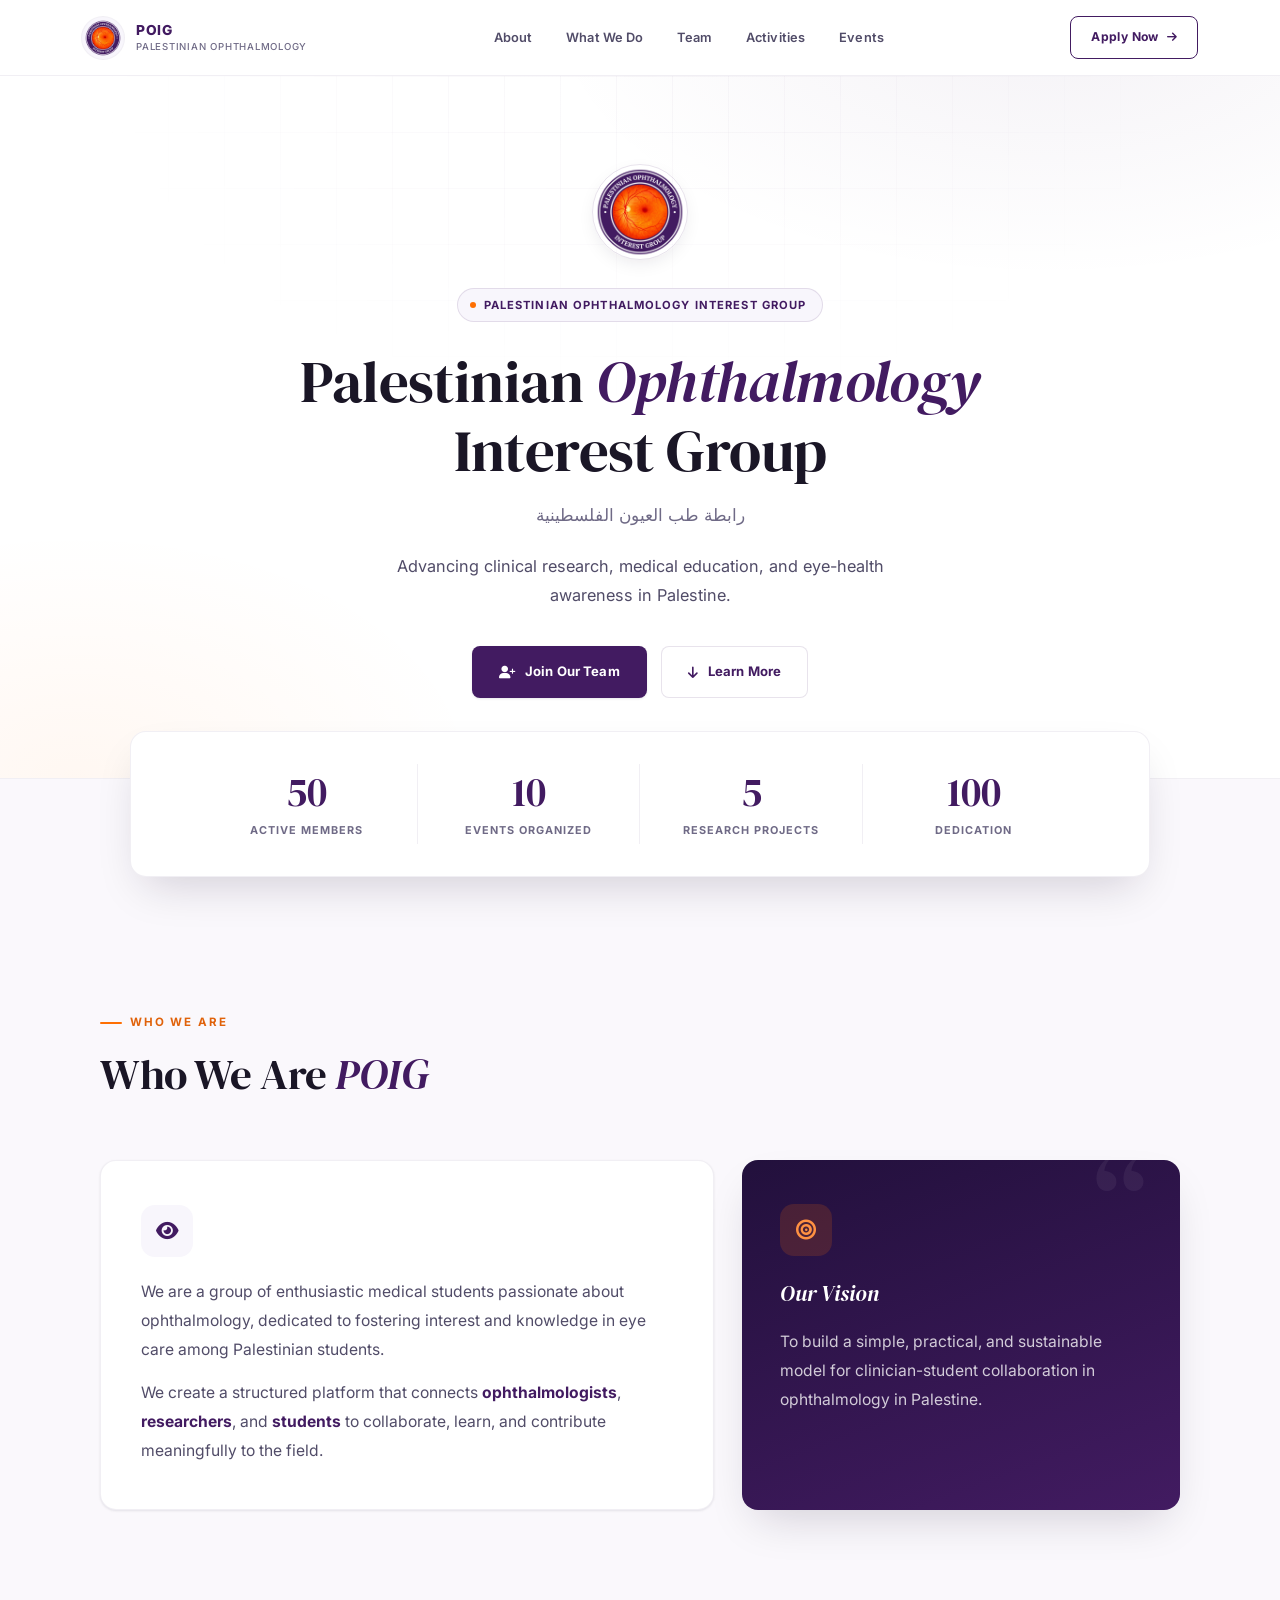
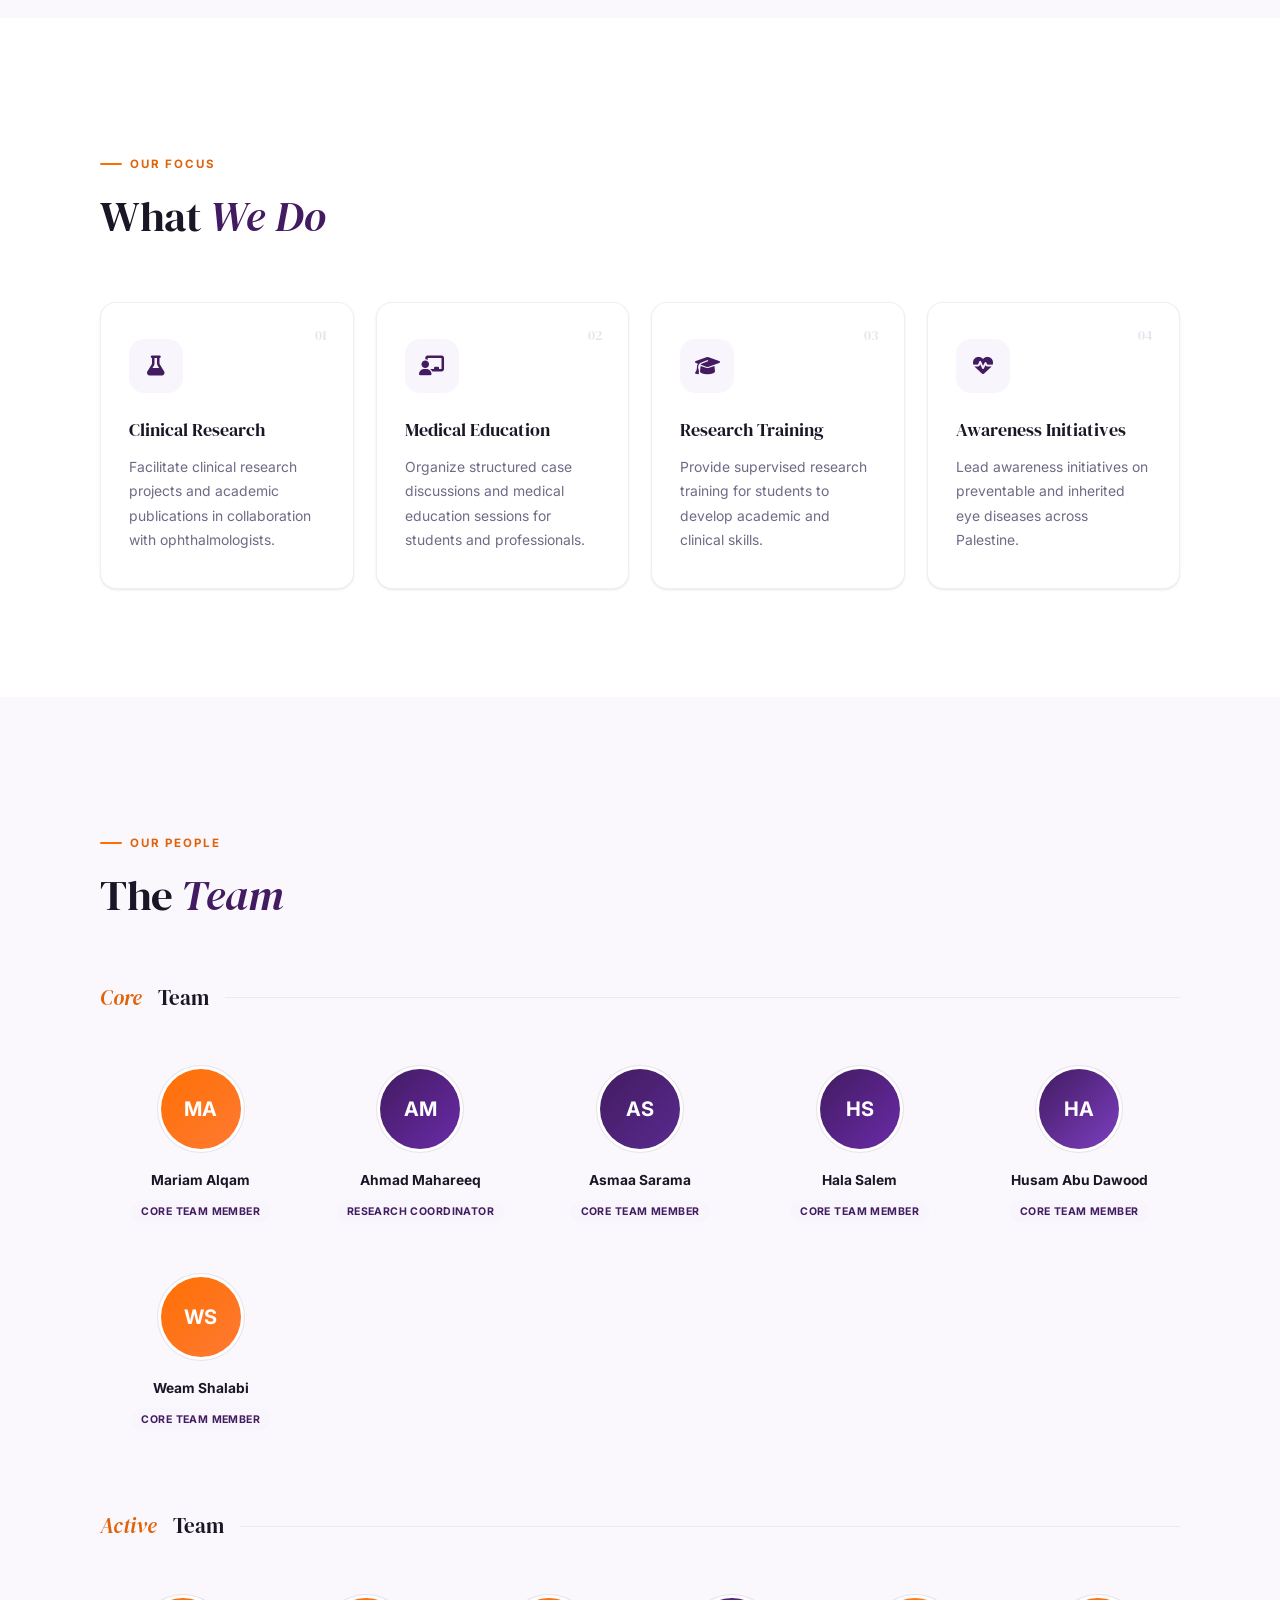
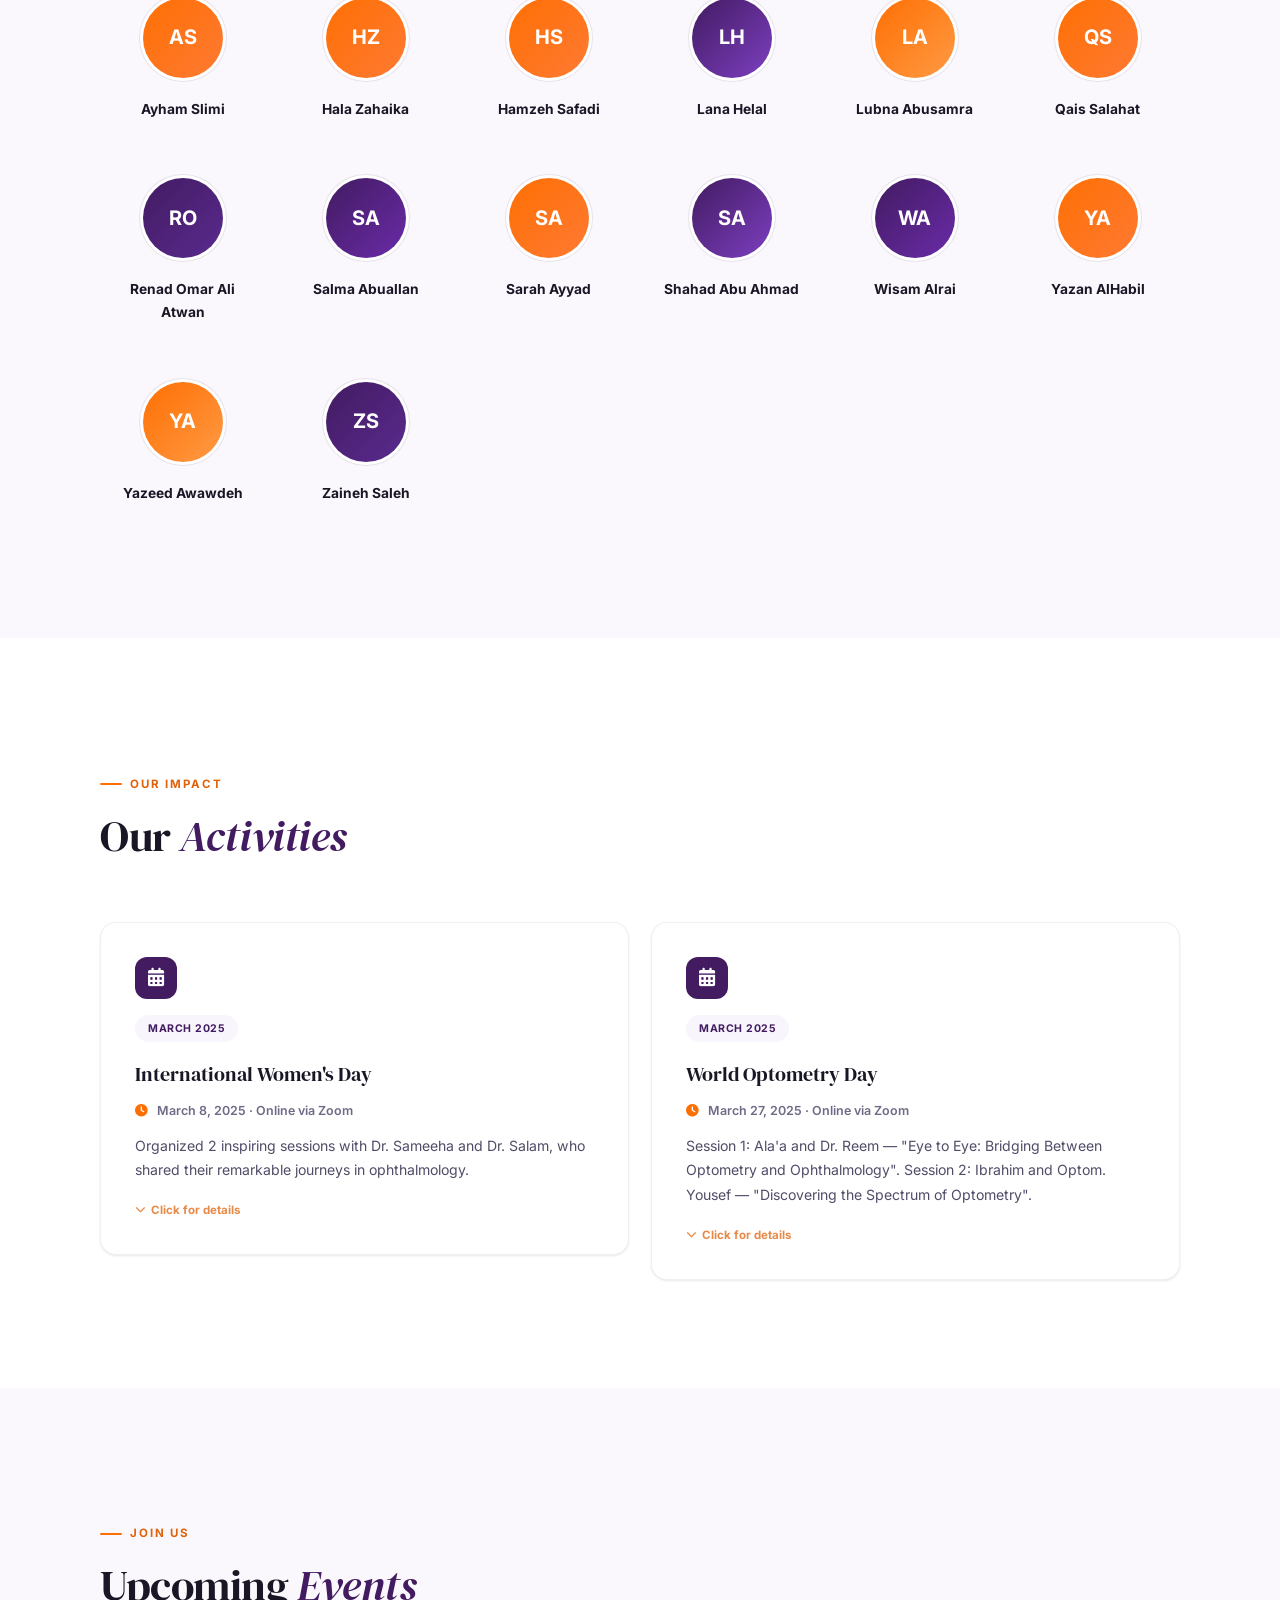
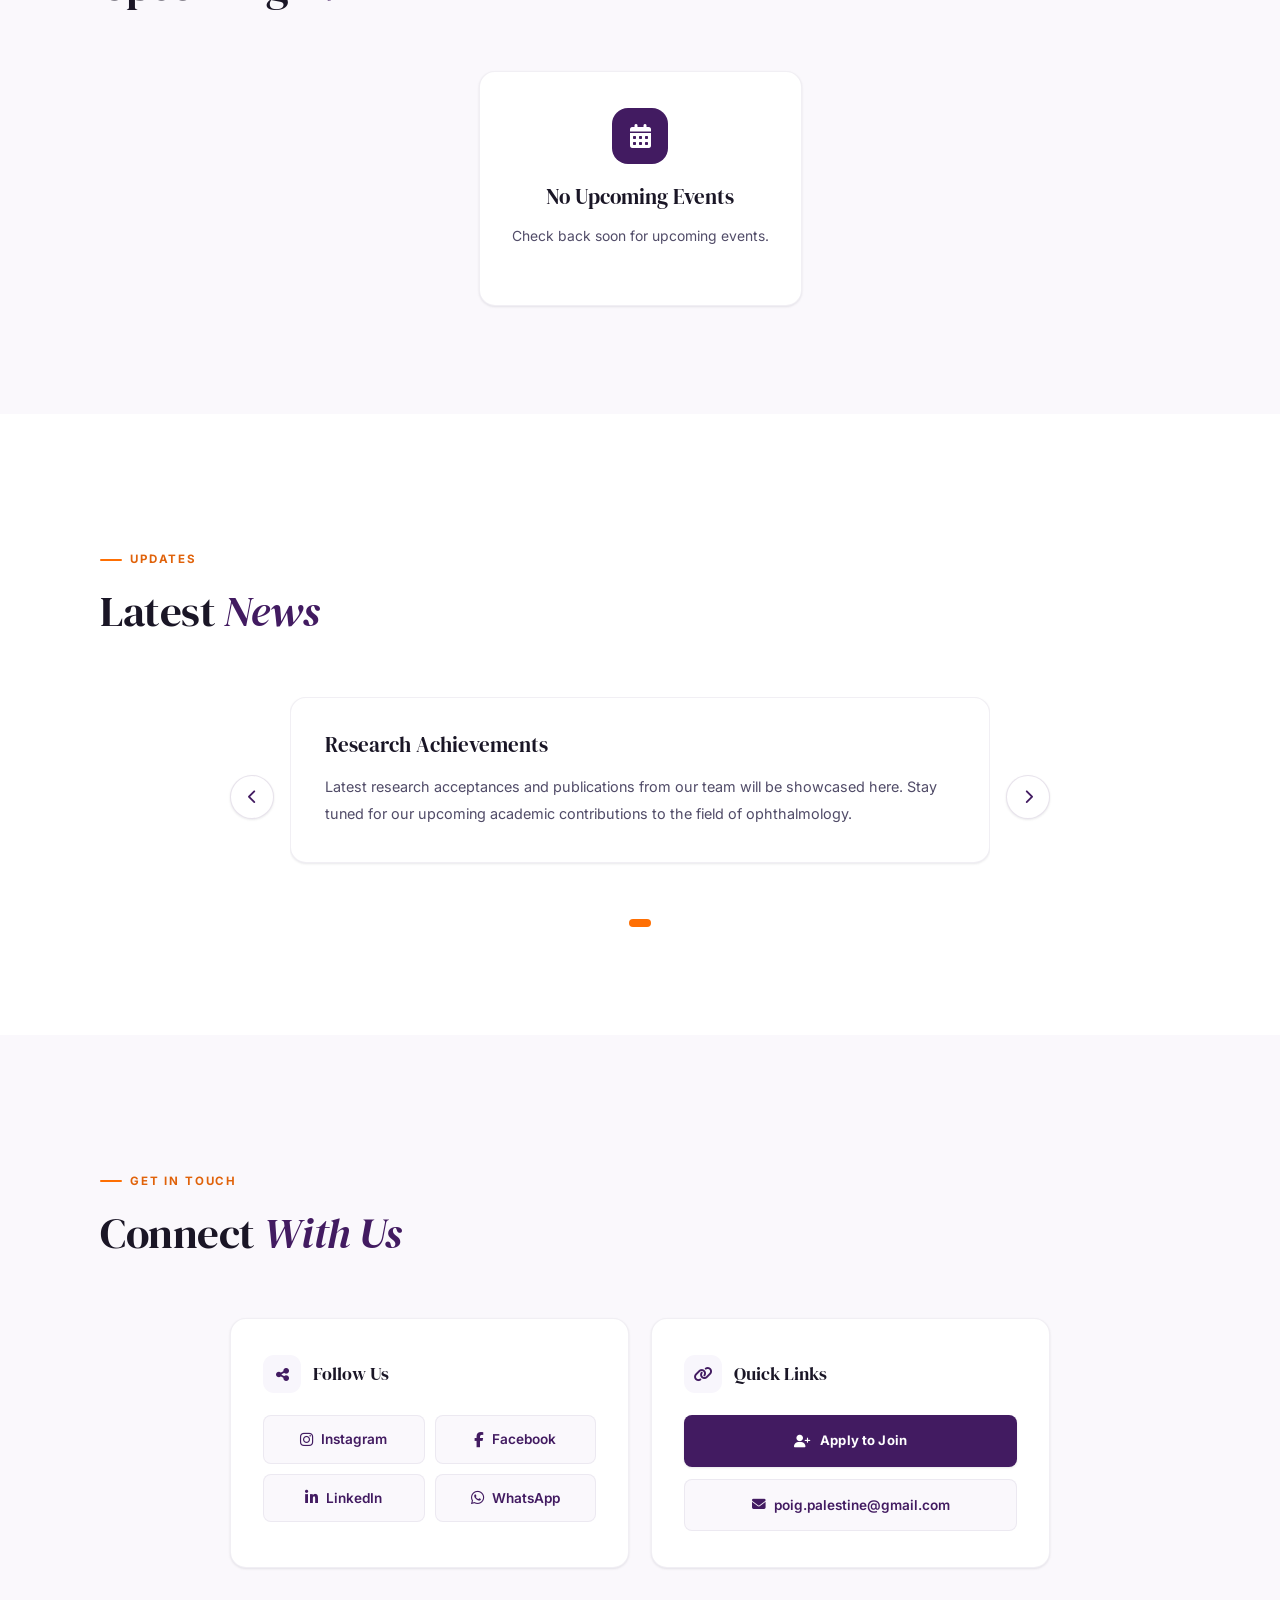
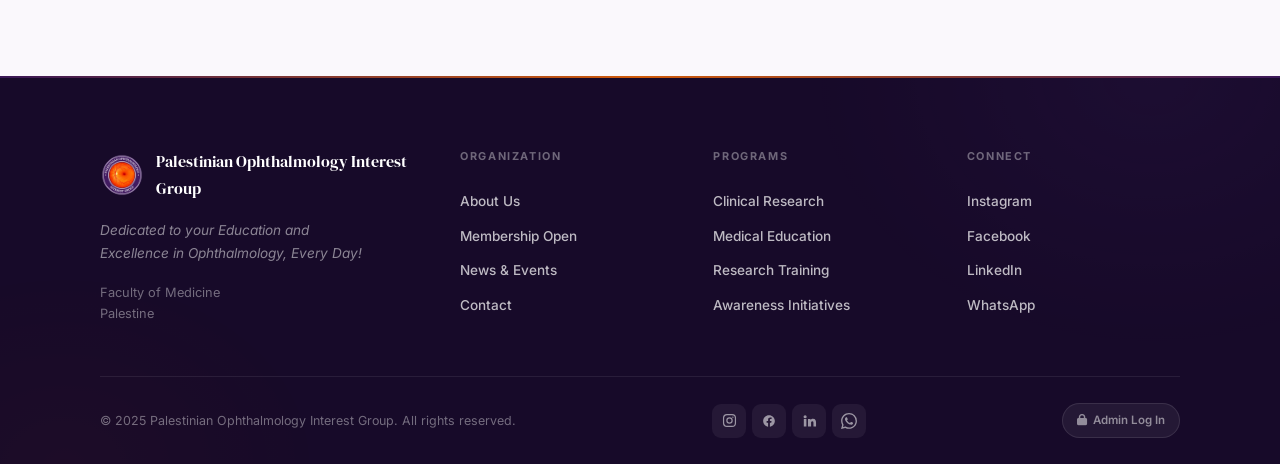
==== commit 2c4a1b26: "Describe the change" ====
--- a/index.html
+++ b/index.html
@@ -6,7 +6,7 @@
   <title>POIG — Palestinian Ophthalmology Interest Group</title>
   <meta name="description" content="POIG (Palestinian Ophthalmology Interest Group) is a student-led initiative dedicated to ophthalmic education, research, awareness, and professional development.">
   <link rel="icon" type="image/png" href="logo-small.png">
-  <link rel="stylesheet" href="style.css?v=3">
+  <link rel="stylesheet" href="style.css?v=4">
   <link rel="preconnect" href="https://fonts.googleapis.com">
   <link rel="preconnect" href="https://fonts.gstatic.com" crossorigin>
   <link href="https://fonts.googleapis.com/css2?family=DM+Serif+Display:ital@0;1&family=Inter:wght@300;400;500;600;700;800;900&display=swap" rel="stylesheet">
@@ -314,6 +314,6 @@
     </div>
   </footer>
 
-  <script src="script.js?v=2"></script>
+  <script src="script.js?v=4"></script>
 </body>
 </html>
--- a/style.css
+++ b/style.css
@@ -37,17 +37,17 @@
 
   /* Shadows — tinted with ink, not pure black */
   --shadow-xs: 0 1px 2px rgba(23, 10, 41, 0.05);
-  --shadow-sm: 0 2px 8px rgba(23, 10, 41, 0.06), 0 1px 2px rgba(23, 10, 41, 0.04);
-  --shadow-md: 0 10px 30px -6px rgba(23, 10, 41, 0.14);
-  --shadow-lg: 0 28px 70px -16px rgba(23, 10, 41, 0.22);
-  --shadow-orange: 0 10px 26px -6px rgba(254, 111, 3, 0.4);
-
-  --radius-sm: 10px;
-  --radius: 16px;
-  --radius-lg: 26px;
+  --shadow-sm: 0 1px 3px rgba(23, 10, 41, 0.06), 0 1px 2px rgba(23, 10, 41, 0.04);
+  --shadow-md: 0 6px 20px -6px rgba(23, 10, 41, 0.12);
+  --shadow-lg: 0 20px 46px -14px rgba(23, 10, 41, 0.18);
+  --shadow-orange: 0 6px 16px -4px rgba(254, 111, 3, 0.28);
+
+  --radius-sm: 8px;
+  --radius: 12px;
+  --radius-lg: 16px;
   --radius-full: 999px;
 
-  --transition: 0.35s cubic-bezier(0.25, 0.46, 0.45, 0.94);
+  --transition: 0.2s cubic-bezier(0.4, 0, 0.2, 1);
   --nav-h: 76px;
   --serif: 'DM Serif Display', Georgia, serif;
   --sans: 'Inter', -apple-system, BlinkMacSystemFont, sans-serif;
@@ -69,7 +69,7 @@
 ::selection { background: var(--orange-500); color: #fff; }
 
 /* ============================================
-   Navigation — transparent over hero, solid on scroll
+   Navigation — solid, professional, persistent
    ============================================ */
 .navbar {
   position: fixed;
@@ -78,13 +78,12 @@
   right: 0;
   height: var(--nav-h);
   z-index: 1000;
-  background: transparent;
-  transition: background 0.4s ease, box-shadow 0.4s ease, height 0.4s ease, border-color 0.4s ease;
-  border-bottom: 1px solid transparent;
+  background: var(--white);
+  border-bottom: 1px solid var(--line-soft);
+  transition: box-shadow 0.3s ease, height 0.3s ease;
 }
 
 body.scrolled .navbar {
-  background: var(--white);
   box-shadow: 0 1px 0 rgba(23, 10, 41, 0.05), 0 12px 32px -16px rgba(23, 10, 41, 0.18);
   height: 68px;
 }
@@ -112,45 +111,38 @@
   width: 42px;
   border-radius: 50%;
   object-fit: contain;
-  background: rgba(255, 255, 255, 0.16);
-  padding: 2px;
-  transition: transform 0.3s ease, background 0.3s ease;
-}
-
-body.scrolled .nav-brand img {
-  height: 38px;
-  width: 38px;
   background: var(--purple-50);
   box-shadow: 0 0 0 1px var(--line-soft);
-}
-
-.nav-brand:hover img { transform: scale(1.08) rotate(-4deg); }
+  padding: 2px;
+  transition: transform 0.2s ease, height 0.2s ease, width 0.2s ease;
+}
+
+body.scrolled .nav-brand img {
+  height: 36px;
+  width: 36px;
+}
+
+.nav-brand:hover img { transform: scale(1.06); }
 
 .nav-brand-text {
   font-family: var(--sans);
   font-size: 0.86rem;
   font-weight: 800;
-  color: #fff;
+  color: var(--purple-700);
   letter-spacing: 0.05em;
   text-transform: uppercase;
   line-height: 1.2;
-  transition: color 0.3s ease;
-}
-
-body.scrolled .nav-brand-text { color: var(--purple-700); }
+}
 
 .nav-brand-text span {
   display: block;
   font-size: 0.6rem;
   font-weight: 500;
-  color: rgba(255, 255, 255, 0.62);
+  color: var(--muted);
   letter-spacing: 0.08em;
   text-transform: uppercase;
   margin-top: 2px;
-  transition: color 0.3s ease;
-}
-
-body.scrolled .nav-brand-text span { color: var(--muted); }
+}
 
 .nav-links {
   display: flex;
@@ -164,10 +156,10 @@
   padding: 8px 16px;
   font-size: 0.8rem;
   font-weight: 600;
-  color: rgba(255, 255, 255, 0.86);
+  color: var(--ink-soft);
   text-decoration: none;
   border-radius: 8px;
-  transition: color 0.25s ease;
+  transition: color 0.2s ease;
   letter-spacing: 0.01em;
   white-space: nowrap;
 }
@@ -186,32 +178,31 @@
   transition: transform 0.25s ease;
 }
 
-.nav-links a:hover { color: #fff; }
-body.scrolled .nav-links a { color: var(--ink-soft); }
-body.scrolled .nav-links a:hover { color: var(--purple-700); }
+.nav-links a:hover { color: var(--purple-700); }
 .nav-links a:hover::after { transform: scaleX(1); }
 
 .nav-cta {
   display: inline-flex;
   align-items: center;
   gap: 8px;
-  padding: 11px 22px;
+  padding: 10px 20px;
   font-family: var(--sans);
   font-size: 0.76rem;
-  font-weight: 800;
-  letter-spacing: 0.04em;
+  font-weight: 700;
+  letter-spacing: 0.03em;
   text-decoration: none;
+  color: var(--purple-700);
+  background: var(--white);
+  border: 1.5px solid var(--purple-700);
+  border-radius: var(--radius-sm);
+  transition: background 0.2s ease, color 0.2s ease, box-shadow 0.2s ease;
+  white-space: nowrap;
+}
+
+.nav-cta:hover {
+  background: var(--purple-700);
   color: #fff;
-  background: linear-gradient(135deg, var(--orange-500), var(--orange-600));
-  border-radius: var(--radius-full);
-  transition: transform 0.2s ease, box-shadow 0.2s ease;
-  white-space: nowrap;
-  box-shadow: 0 6px 18px -4px rgba(254, 111, 3, 0.5);
-}
-
-.nav-cta:hover {
-  transform: translateY(-2px);
-  box-shadow: 0 10px 26px -4px rgba(254, 111, 3, 0.6);
+  box-shadow: var(--shadow-sm);
 }
 
 .nav-cta i { font-size: 0.7rem; transition: transform 0.25s ease; }
@@ -226,31 +217,23 @@
   width: 40px;
   height: 40px;
   padding: 8px;
-  background: rgba(255, 255, 255, 0.12);
-  border: 1px solid rgba(255, 255, 255, 0.18);
-  border-radius: 10px;
+  background: var(--purple-50);
+  border: 1px solid var(--line);
+  border-radius: var(--radius-sm);
   cursor: pointer;
   flex-shrink: 0;
   transition: background 0.2s ease, border-color 0.2s ease;
 }
 
-body.scrolled .nav-hamburger {
-  background: var(--purple-50);
-  border-color: var(--line);
-}
-
-.nav-hamburger:hover { background: rgba(255, 255, 255, 0.2); }
-body.scrolled .nav-hamburger:hover { background: var(--purple-100); }
+.nav-hamburger:hover { background: var(--purple-100); }
 
 .nav-hamburger span {
   display: block;
   height: 2px;
-  background: #fff;
+  background: var(--purple-700);
   border-radius: 2px;
   transition: all 0.25s ease;
 }
-
-body.scrolled .nav-hamburger span { background: var(--purple-700); }
 
 .nav-hamburger.open span:nth-child(1) { transform: translateY(7px) rotate(45deg); }
 .nav-hamburger.open span:nth-child(2) { opacity: 0; transform: scaleX(0); }
@@ -358,52 +341,42 @@
 
 .drawer-social a:hover { background: var(--purple-700); color: #fff; }
 
-.nav-spacer { height: 0; }
+.nav-spacer { height: var(--nav-h); }
 
 /* ============================================
    Hero Section
    ============================================ */
 .hero {
   position: relative;
-  min-height: 92vh;
-  display: flex;
-  align-items: center;
-  justify-content: center;
-  background:
-    radial-gradient(ellipse 900px 620px at 12% -10%, rgba(254, 111, 3, 0.16) 0%, transparent 60%),
-    radial-gradient(ellipse 700px 560px at 92% 18%, rgba(116, 67, 184, 0.35) 0%, transparent 65%),
-    linear-gradient(160deg, var(--purple-950) 0%, var(--purple-900) 45%, var(--purple-700) 100%);
+  display: flex;
+  align-items: center;
+  justify-content: center;
+  background: var(--white);
+  border-bottom: 1px solid var(--line-soft);
   overflow: hidden;
-  padding: 160px 5% 96px;
+  padding: 88px 5% 80px;
 }
 
 .hero-mesh {
   position: absolute;
   inset: 0;
   background:
-    radial-gradient(ellipse 520px 420px at 18% 78%, rgba(254, 111, 3, 0.14) 0%, transparent 70%),
-    radial-gradient(ellipse 460px 380px at 88% 82%, rgba(116, 67, 184, 0.28) 0%, transparent 70%);
+    radial-gradient(ellipse 780px 420px at 82% -10%, rgba(66, 27, 97, 0.06) 0%, transparent 65%),
+    radial-gradient(ellipse 620px 380px at 6% 100%, rgba(254, 111, 3, 0.05) 0%, transparent 65%);
   pointer-events: none;
 }
 
-.hero-pattern {
+.hero-pattern { display: none; }
+
+.hero-grid {
   position: absolute;
   inset: 0;
   opacity: 0.5;
-  mix-blend-mode: overlay;
-  background-image: url("data:image/svg+xml,%3Csvg xmlns='http://www.w3.org/2000/svg' width='140' height='140' viewBox='0 0 140 140'%3E%3Cfilter id='n'%3E%3CfeTurbulence type='fractalNoise' baseFrequency='0.9' numOctaves='2' stitchTiles='stitch'/%3E%3C/filter%3E%3Crect width='100%25' height='100%25' filter='url(%23n)' opacity='0.35'/%3E%3C/svg%3E");
-  pointer-events: none;
-}
-
-.hero-grid {
-  position: absolute;
-  inset: 0;
-  opacity: 0.05;
   background-image:
-    linear-gradient(rgba(255,255,255,.6) 1px, transparent 1px),
-    linear-gradient(90deg, rgba(255,255,255,.6) 1px, transparent 1px);
-  background-size: 64px 64px;
-  mask-image: radial-gradient(ellipse 900px 600px at 50% 30%, #000 0%, transparent 75%);
+    linear-gradient(var(--line-soft) 1px, transparent 1px),
+    linear-gradient(90deg, var(--line-soft) 1px, transparent 1px);
+  background-size: 56px 56px;
+  mask-image: radial-gradient(ellipse 800px 500px at 50% 0%, #000 0%, transparent 70%);
   pointer-events: none;
 }
 
@@ -415,33 +388,30 @@
 }
 
 .hero-logo {
-  width: 108px;
-  height: 108px;
+  width: 96px;
+  height: 96px;
   border-radius: 50%;
-  margin: 0 auto 30px;
+  margin: 0 auto 28px;
   display: block;
   object-fit: contain;
-  border: 1px solid rgba(255, 255, 255, 0.18);
-  box-shadow: 0 0 0 8px rgba(255,255,255,0.03), 0 0 70px rgba(254, 111, 3, 0.22), 0 20px 50px rgba(0,0,0,0.35);
-  transition: transform 0.4s ease, box-shadow 0.4s ease;
-}
-
-.hero-logo:hover {
-  transform: scale(1.06);
-  box-shadow: 0 0 0 8px rgba(255,255,255,0.05), 0 0 90px rgba(254, 111, 3, 0.32), 0 20px 50px rgba(0,0,0,0.4);
-}
+  border: 1px solid var(--line);
+  box-shadow: var(--shadow-md);
+  transition: transform 0.3s ease;
+}
+
+.hero-logo:hover { transform: scale(1.05); }
 
 .hero-badge {
   display: inline-flex;
   align-items: center;
   gap: 8px;
-  padding: 8px 18px 8px 14px;
+  padding: 7px 16px 7px 12px;
   border-radius: var(--radius-full);
-  background: rgba(255, 255, 255, 0.1);
-  border: 1px solid rgba(255, 255, 255, 0.16);
+  background: var(--purple-50);
+  border: 1px solid var(--line);
   font-size: 0.7rem;
   font-weight: 700;
-  color: rgba(255, 255, 255, 0.92);
+  color: var(--purple-700);
   letter-spacing: 0.1em;
   text-transform: uppercase;
   margin-bottom: 26px;
@@ -449,48 +419,44 @@
 
 .hero-badge::before {
   content: '';
-  width: 7px;
-  height: 7px;
+  width: 6px;
+  height: 6px;
   border-radius: 50%;
   background: var(--orange-500);
-  box-shadow: 0 0 0 3px rgba(254, 111, 3, 0.25);
   flex-shrink: 0;
 }
 
 .hero h1 {
   font-family: var(--serif);
-  font-size: clamp(2.5rem, 5.6vw, 4rem);
+  font-size: clamp(2.4rem, 5.2vw, 3.7rem);
   font-weight: 400;
-  line-height: 1.14;
+  line-height: 1.16;
   letter-spacing: -0.01em;
-  color: #fff;
-  margin-bottom: 14px;
+  color: var(--ink);
+  margin-bottom: 16px;
 }
 
 .hero h1 .serif-accent {
   font-family: var(--serif);
   font-style: italic;
-  background: linear-gradient(100deg, var(--orange-400), var(--orange-500) 60%);
-  -webkit-background-clip: text;
-  background-clip: text;
-  color: transparent;
+  color: var(--purple-700);
 }
 
 .hero-arabic {
-  font-size: 1.1rem;
+  font-size: 1.05rem;
   font-weight: 400;
-  color: rgba(255, 255, 255, 0.5);
+  color: var(--muted);
   margin-bottom: 22px;
   direction: rtl;
   font-family: 'Inter', sans-serif;
 }
 
 .hero-desc {
-  font-size: 1.05rem;
-  color: rgba(255, 255, 255, 0.75);
-  line-height: 1.85;
+  font-size: 1.02rem;
+  color: var(--ink-soft);
+  line-height: 1.8;
   max-width: 560px;
-  margin: 0 auto 40px;
+  margin: 0 auto 36px;
 }
 
 .hero-actions {
@@ -500,36 +466,7 @@
   flex-wrap: wrap;
 }
 
-.hero-scroll-cue {
-  position: absolute;
-  left: 50%;
-  bottom: 36px;
-  transform: translateX(-50%);
-  display: flex;
-  flex-direction: column;
-  align-items: center;
-  gap: 8px;
-  z-index: 2;
-  color: rgba(255, 255, 255, 0.45);
-  font-size: 0.62rem;
-  font-weight: 700;
-  letter-spacing: 0.16em;
-  text-transform: uppercase;
-  text-decoration: none;
-  transition: color 0.25s ease;
-}
-
-.hero-scroll-cue:hover { color: rgba(255, 255, 255, 0.8); }
-
-.hero-scroll-cue i {
-  animation: bounceDown 2.2s ease-in-out infinite;
-  font-size: 0.85rem;
-}
-
-@keyframes bounceDown {
-  0%, 100% { transform: translateY(0); opacity: 0.6; }
-  50% { transform: translateY(6px); opacity: 1; }
-}
+.hero-scroll-cue { display: none; }
 
 /* ============================================
    Buttons
@@ -538,69 +475,74 @@
   display: inline-flex;
   align-items: center;
   gap: 10px;
-  padding: 15px 30px;
-  border-radius: var(--radius-full);
+  padding: 14px 26px;
+  border-radius: var(--radius-sm);
   font-weight: 700;
   font-size: 0.82rem;
-  letter-spacing: 0.02em;
+  letter-spacing: 0.01em;
   text-decoration: none;
   transition: var(--transition);
   cursor: pointer;
-  border: none;
+  border: 1.5px solid transparent;
   font-family: var(--sans);
 }
 
 .btn-primary {
-  background: linear-gradient(135deg, var(--orange-500), var(--orange-600));
+  background: var(--purple-700);
   color: white;
-  box-shadow: var(--shadow-orange);
+  box-shadow: var(--shadow-sm);
 }
 
 .btn-primary:hover {
-  transform: translateY(-2px);
-  box-shadow: 0 16px 34px -6px rgba(254, 111, 3, 0.5);
+  background: var(--purple-800);
+  box-shadow: var(--shadow-md);
 }
 
 .btn-outline {
-  background: transparent;
-  color: #fff;
-  border: 1.5px solid rgba(255, 255, 255, 0.32);
+  background: var(--white);
+  color: var(--purple-700);
+  border-color: var(--line);
 }
 
 .btn-outline:hover {
-  background: rgba(255, 255, 255, 0.1);
-  border-color: rgba(255, 255, 255, 0.55);
-  transform: translateY(-2px);
-}
-
-.btn-orange { background: linear-gradient(135deg, var(--orange-500), var(--orange-600)); color: #fff; box-shadow: var(--shadow-orange); }
-.btn-orange:hover { transform: translateY(-2px); box-shadow: 0 16px 34px -6px rgba(254, 111, 3, 0.5); }
-
-.btn-sm { padding: 11px 22px; font-size: 0.76rem; }
+  background: var(--purple-50);
+  border-color: var(--purple-500);
+}
+
+.btn-orange { background: var(--orange-500); color: #fff; box-shadow: var(--shadow-sm); }
+.btn-orange:hover { background: var(--orange-600); box-shadow: var(--shadow-md); }
+
+.btn-sm { padding: 10px 20px; font-size: 0.76rem; }
 
 /* ============================================
    Stats — unified floating card
    ============================================ */
 .stats-bar {
-  display: grid;
-  grid-template-columns: repeat(4, 1fr);
+  display: flex;
   max-width: 1020px;
-  margin: -64px auto 0;
+  margin: -48px auto 0;
   padding: 0 5%;
   position: relative;
   z-index: 5;
 }
 
-.stats-bar::before {
-  content: '';
-  grid-column: 1 / -1;
-  grid-row: 1;
+.stats-bar {
+  box-shadow: var(--shadow-lg);
+  border-radius: var(--radius-lg);
+  border: 1px solid var(--line-soft);
+  background: var(--white);
+  overflow: hidden;
 }
 
 .stat-item {
-  grid-row: 1;
+  flex: 1 1 0;
+  display: flex;
+  flex-direction: column;
+  align-items: center;
+  justify-content: center;
+  gap: 6px;
   background: var(--white);
-  padding: 38px 22px;
+  padding: 36px 20px;
   text-align: center;
   position: relative;
   transition: var(--transition);
@@ -616,16 +558,6 @@
   background: var(--line-soft);
 }
 
-.stat-item:first-child { border-radius: var(--radius-lg) 0 0 var(--radius-lg); }
-.stat-item:last-child { border-radius: 0 var(--radius-lg) var(--radius-lg) 0; }
-
-.stats-bar {
-  box-shadow: var(--shadow-lg);
-  border-radius: var(--radius-lg);
-  border: 1px solid var(--line-soft);
-  background: var(--white);
-}
-
 .stat-item:hover { background: var(--purple-50); }
 
 .stat-number {
@@ -635,6 +567,7 @@
   font-weight: 400;
   color: var(--purple-700);
   line-height: 1.2;
+  text-align: center;
 }
 
 .stat-label {
@@ -642,9 +575,9 @@
   font-size: 0.68rem;
   color: var(--muted);
   font-weight: 700;
-  margin-top: 6px;
   text-transform: uppercase;
   letter-spacing: 0.09em;
+  text-align: center;
 }
 
 /* ============================================
@@ -859,9 +792,8 @@
 }
 
 .service-card:hover .service-icon {
-  background: linear-gradient(135deg, var(--purple-700), var(--orange-500));
+  background: var(--purple-700);
   color: white;
-  transform: scale(1.08) rotate(-4deg);
 }
 
 .service-card h3 {
@@ -936,11 +868,12 @@
   border-radius: 50%;
   overflow: hidden;
   padding: 3px;
-  background: conic-gradient(from 200deg, var(--purple-700), var(--orange-500), var(--purple-500), var(--purple-700));
-  transition: var(--transition);
-}
-
-.team-card:hover .team-avatar { transform: scale(1.05); }
+  background: var(--white);
+  border: 1.5px solid var(--line);
+  transition: var(--transition);
+}
+
+.team-card:hover .team-avatar { border-color: var(--purple-500); }
 
 .team-avatar .team-photo {
   width: 100%;
@@ -948,7 +881,6 @@
   border-radius: 50%;
   object-fit: cover;
   display: block;
-  border: 2px solid var(--white);
 }
 
 .avatar-placeholder {
@@ -962,7 +894,6 @@
   font-weight: 700;
   font-size: 1.25rem;
   font-family: var(--sans);
-  border: 2px solid var(--white);
 }
 
 .avatar-placeholder.sm { font-size: 0.95rem; }
@@ -1037,7 +968,7 @@
   width: 42px;
   height: 42px;
   border-radius: 12px;
-  background: linear-gradient(135deg, var(--purple-700), var(--purple-500));
+  background: var(--purple-700);
   display: flex;
   align-items: center;
   justify-content: center;
@@ -1305,7 +1236,7 @@
   width: 56px;
   height: 56px;
   border-radius: 16px;
-  background: linear-gradient(135deg, var(--orange-500), var(--orange-600));
+  background: var(--purple-700);
   display: flex;
   align-items: center;
   justify-content: center;
@@ -1728,12 +1659,10 @@
   .hero h1 { font-size: clamp(1.9rem, 8vw, 2.6rem); }
   .hero-logo { width: 84px; height: 84px; }
   .hero-scroll-cue { display: none; }
-  .stats-bar { grid-template-columns: repeat(2, 1fr); margin-top: -36px; }
-  .stat-item:nth-child(1) { border-radius: var(--radius-lg) 0 0 0; }
-  .stat-item:nth-child(2) { border-radius: 0 var(--radius-lg) 0 0; }
-  .stat-item:nth-child(3) { border-radius: 0 0 0 var(--radius-lg); }
-  .stat-item:nth-child(4) { border-radius: 0 0 var(--radius-lg) 0; }
+  .stats-bar { flex-wrap: wrap; margin-top: -36px; }
+  .stat-item { flex: 1 1 50%; }
   .stat-item:nth-child(2)::after { display: none; }
+  .stat-item:nth-child(1)::after, .stat-item:nth-child(2) { border-bottom: 1px solid var(--line-soft); }
   .stat-number { font-size: 2rem; }
   .section { padding: 76px 5% 64px; }
   .services-grid { grid-template-columns: 1fr 1fr; }
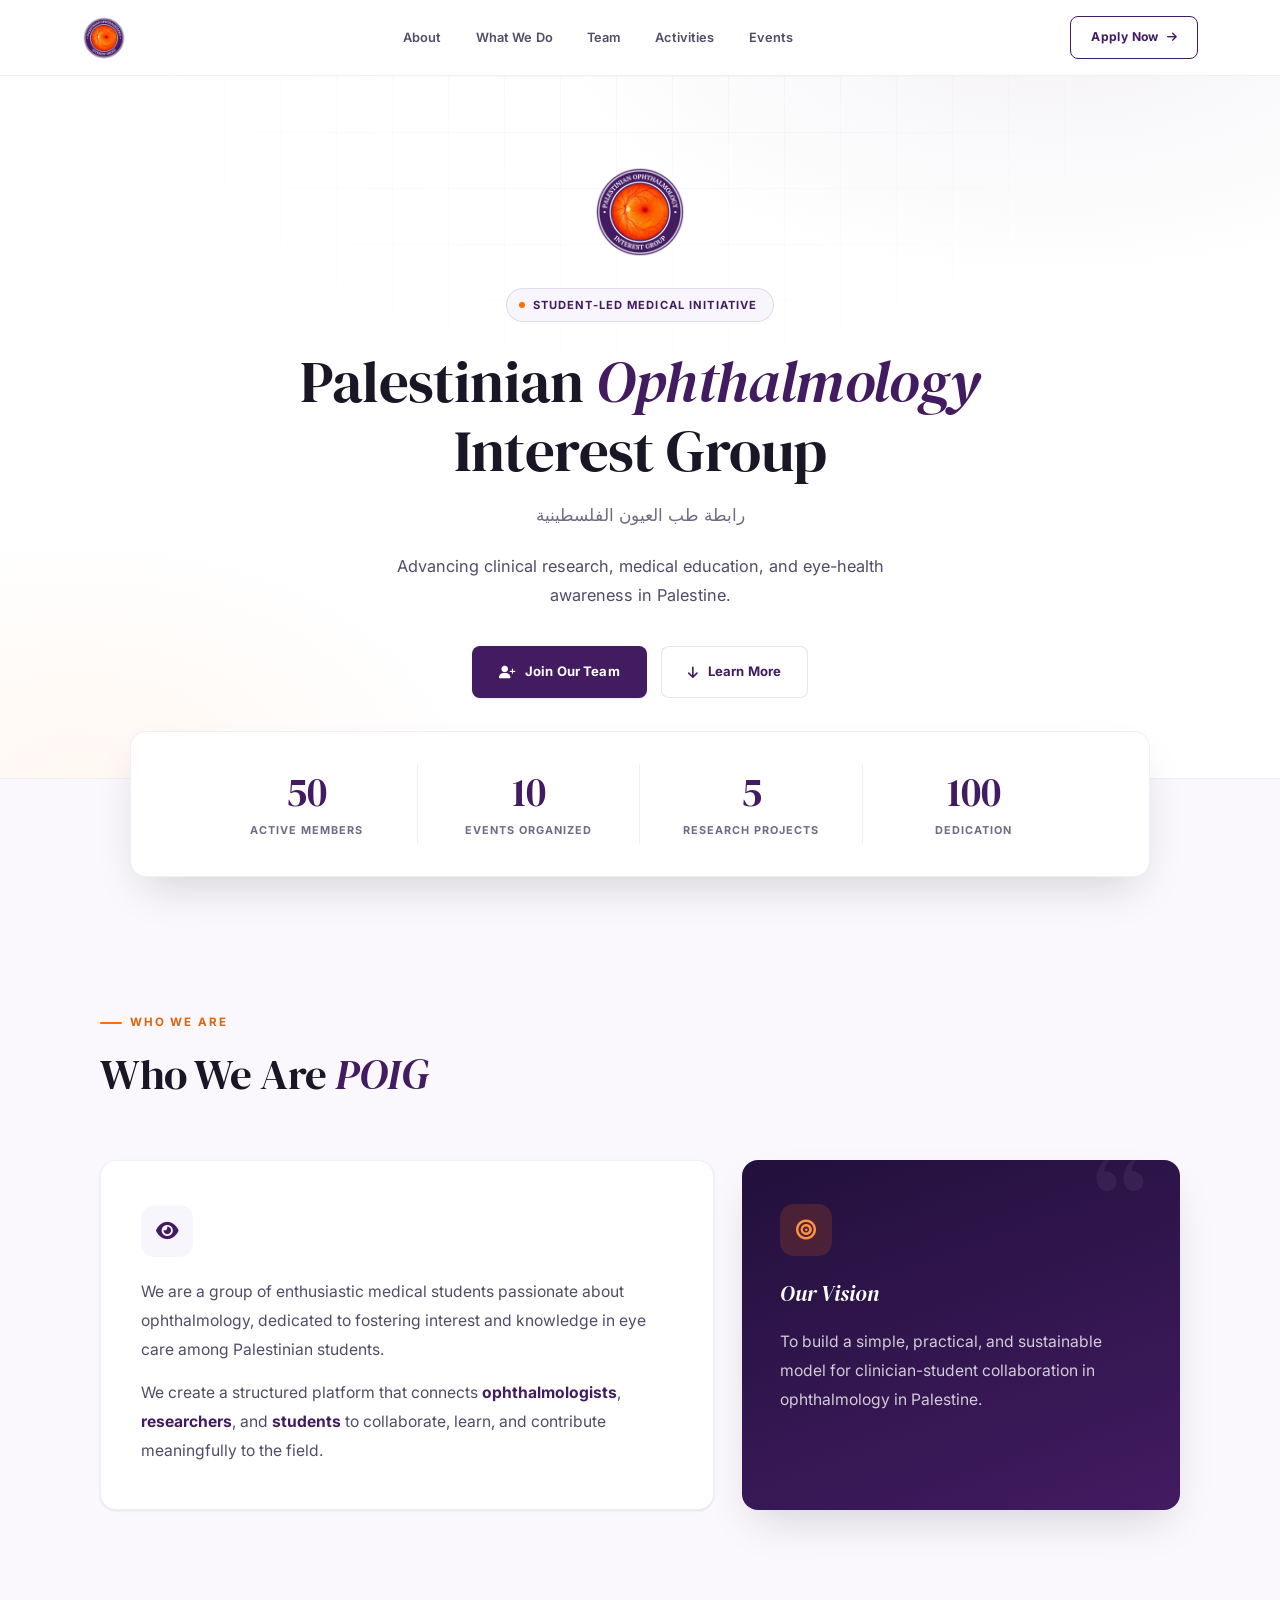
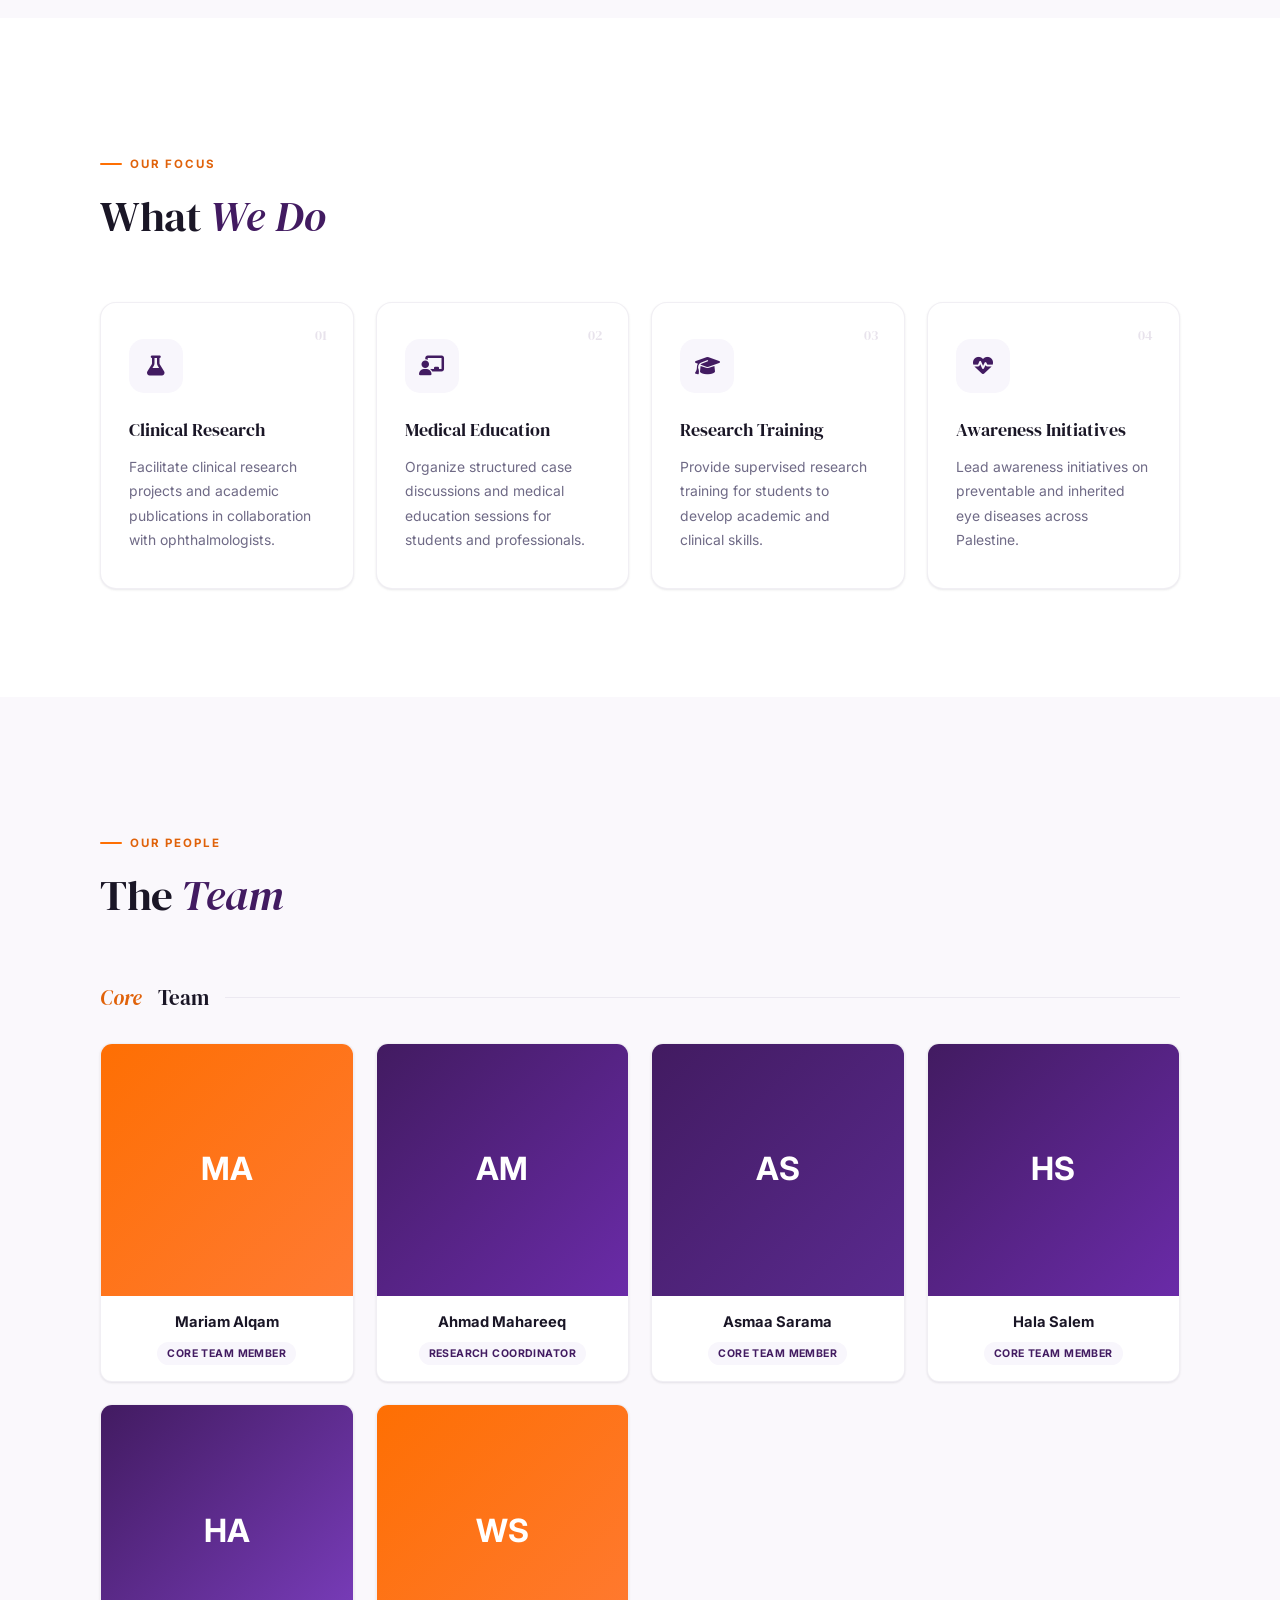
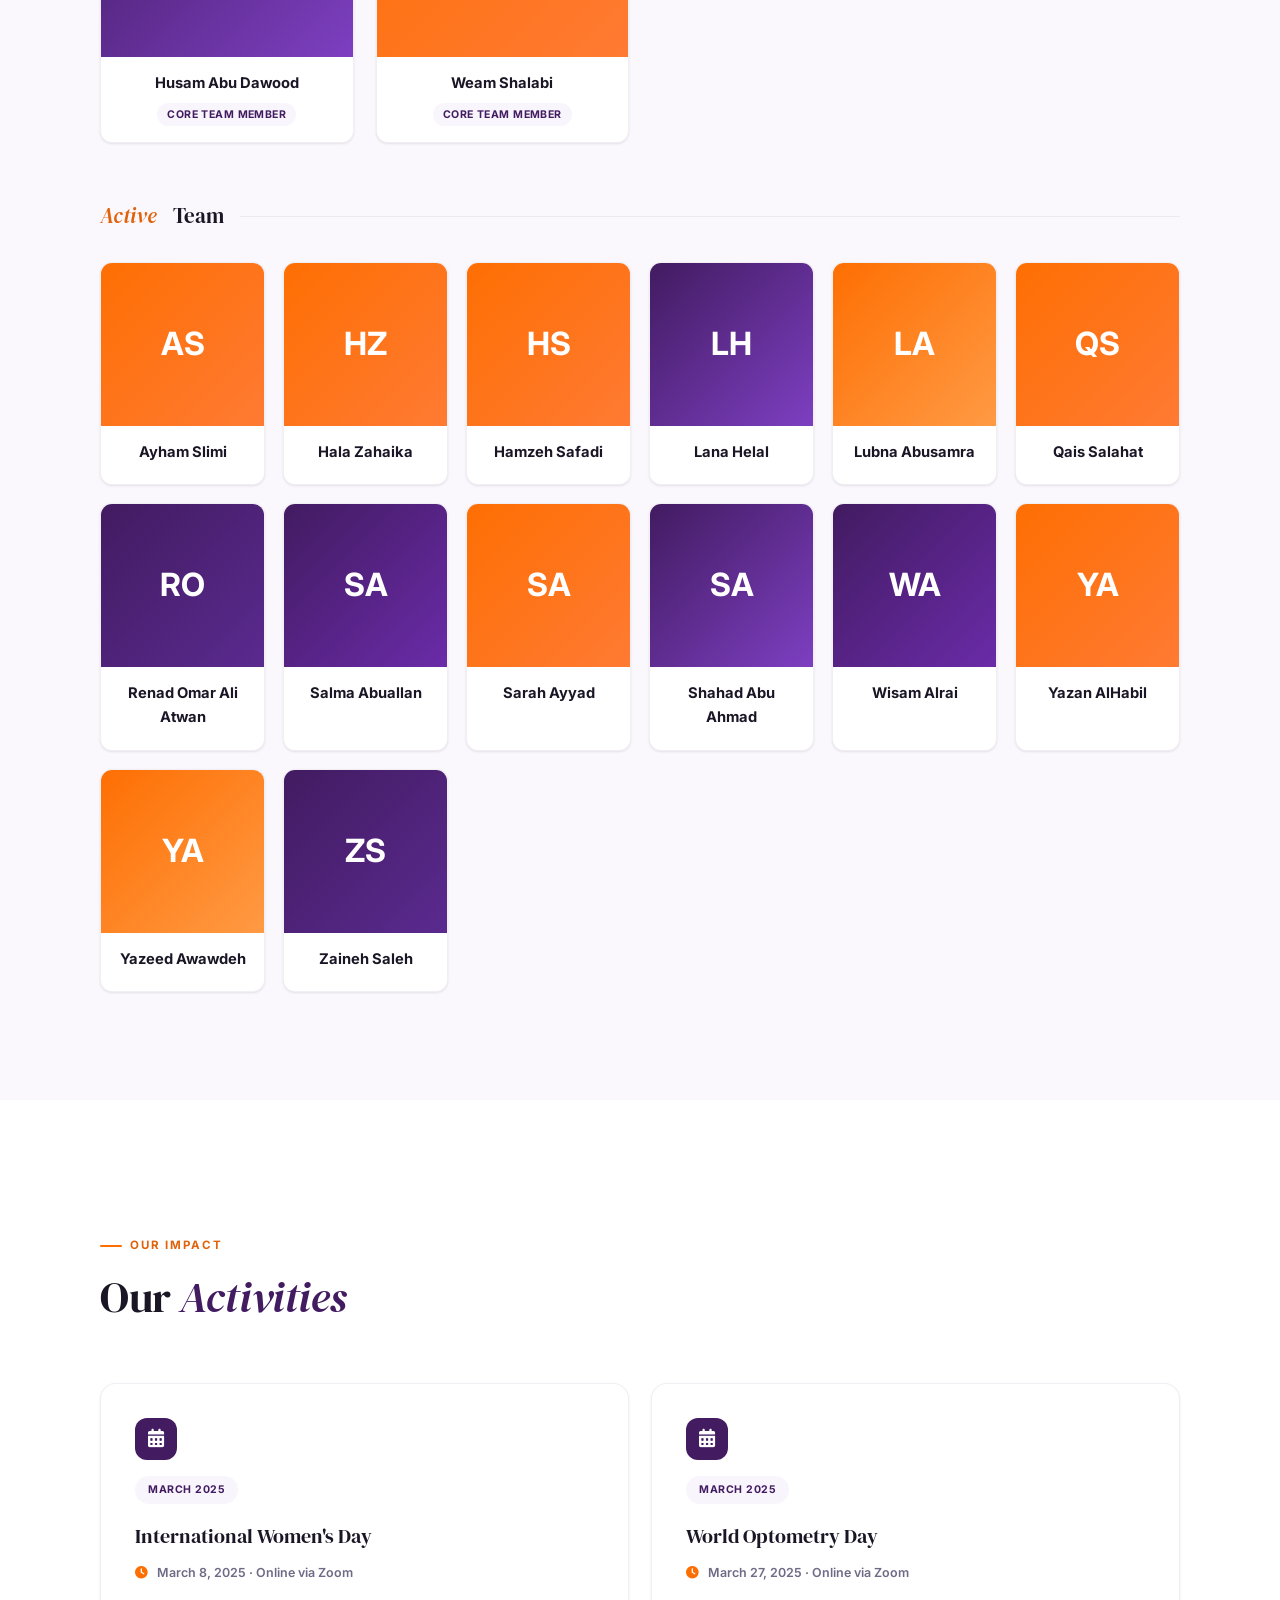
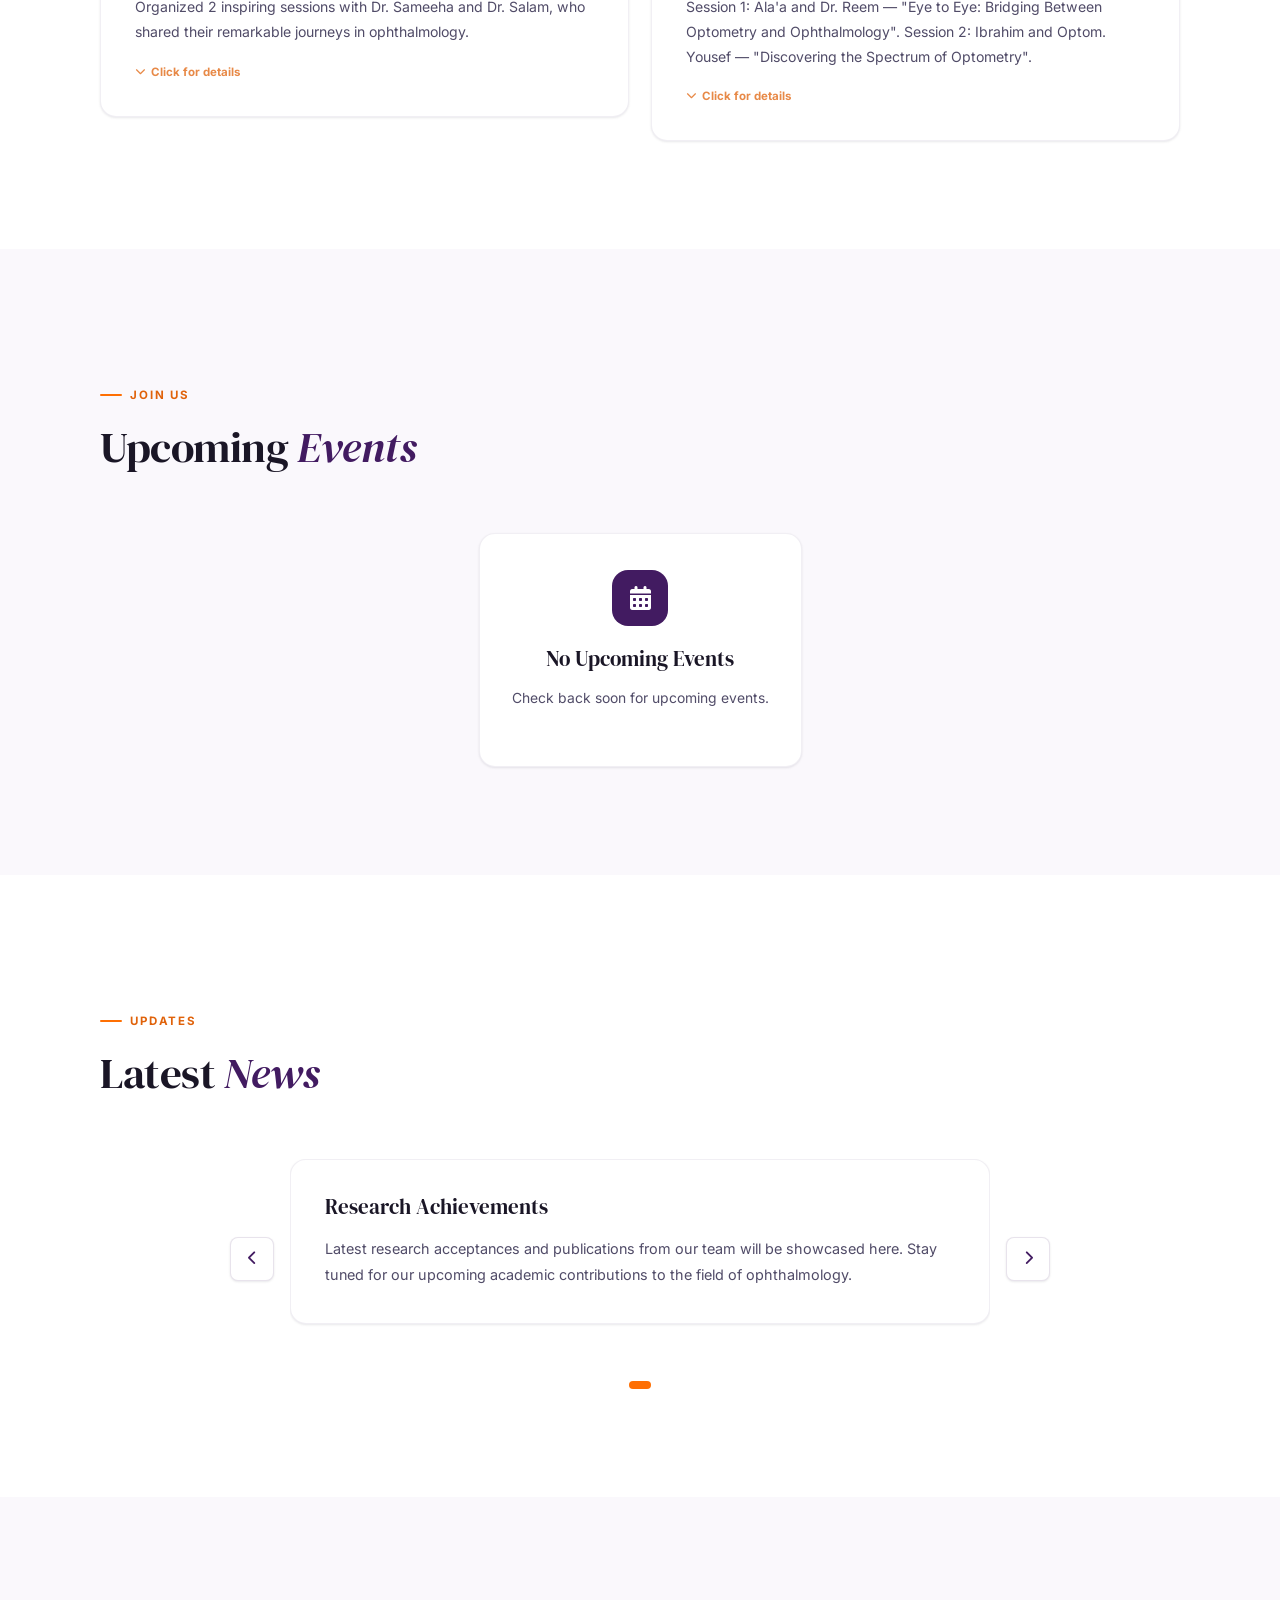
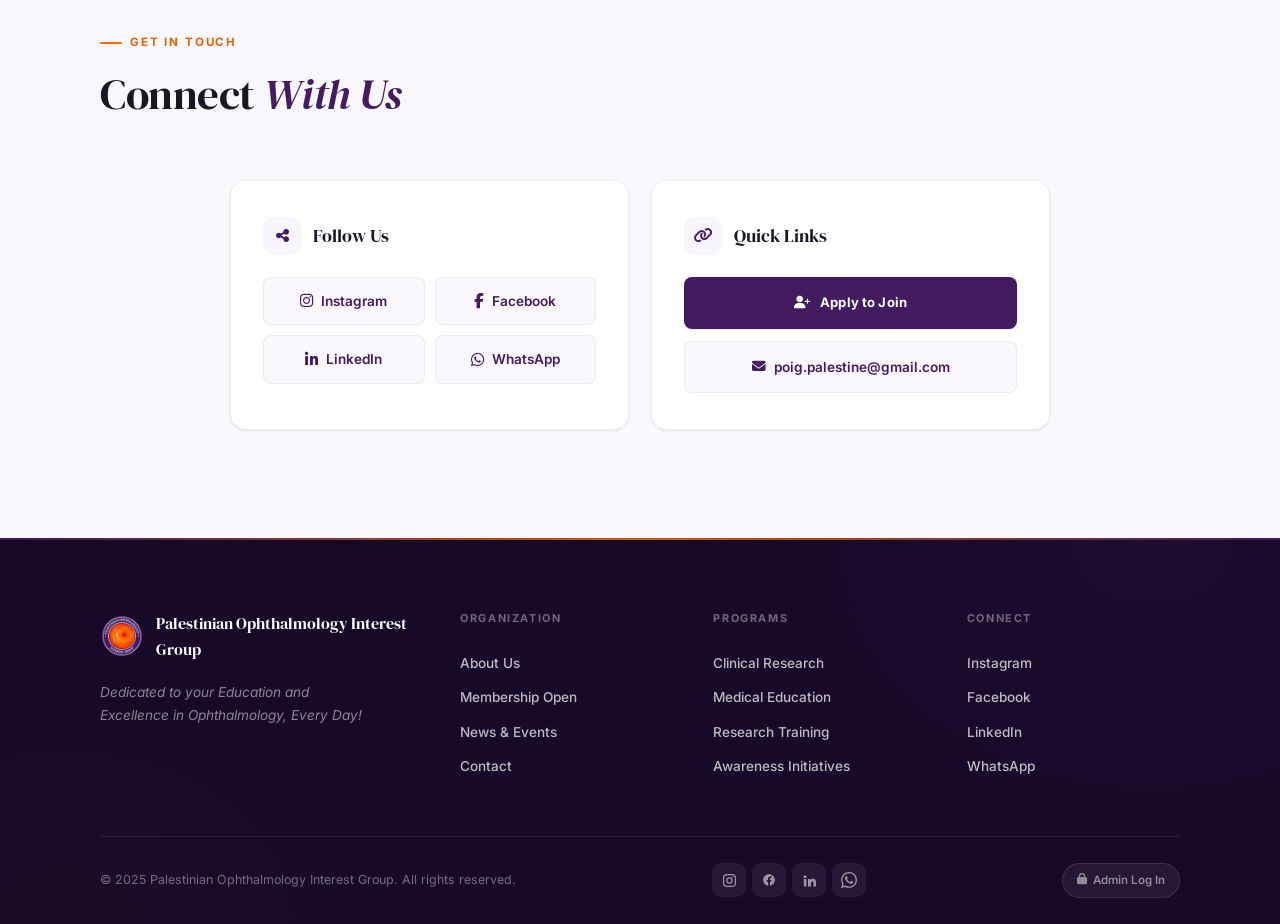
==== commit 76e39754: "Describe the change" ====
--- a/index.html
+++ b/index.html
@@ -6,7 +6,7 @@
   <title>POIG — Palestinian Ophthalmology Interest Group</title>
   <meta name="description" content="POIG (Palestinian Ophthalmology Interest Group) is a student-led initiative dedicated to ophthalmic education, research, awareness, and professional development.">
   <link rel="icon" type="image/png" href="logo-small.png">
-  <link rel="stylesheet" href="style.css?v=4">
+  <link rel="stylesheet" href="style.css?v=5">
   <link rel="preconnect" href="https://fonts.googleapis.com">
   <link rel="preconnect" href="https://fonts.gstatic.com" crossorigin>
   <link href="https://fonts.googleapis.com/css2?family=DM+Serif+Display:ital@0;1&family=Inter:wght@300;400;500;600;700;800;900&display=swap" rel="stylesheet">
@@ -19,10 +19,6 @@
     <div class="nav-inner">
       <a class="nav-brand" href="#top" aria-label="POIG — Home">
         <img src="logo-small.png" alt="POIG" loading="eager" width="44" height="44">
-        <div class="nav-brand-text">
-          POIG
-          <span>Palestinian Ophthalmology</span>
-        </div>
       </a>
 
       <div class="nav-links" id="navLinks">
@@ -87,7 +83,7 @@
     <div class="hero-pattern"></div>
     <div class="hero-inner">
       <img src="logo-small.png" alt="POIG Logo" class="hero-logo" width="100" height="100">
-      <div class="hero-badge">Palestinian Ophthalmology Interest Group</div>
+      <div class="hero-badge">Student-Led Medical Initiative</div>
       <h1>
         <span id="heroTitle"></span>
       </h1>
@@ -278,7 +274,6 @@
           <span>Palestinian Ophthalmology Interest Group</span>
         </div>
         <p class="footer-tagline">Dedicated to your Education and Excellence in Ophthalmology, Every Day!</p>
-        <p class="footer-address">Faculty of Medicine<br>Palestine</p>
       </div>
       <div class="footer-col">
         <h4>Organization</h4>
@@ -314,6 +309,6 @@
     </div>
   </footer>
 
-  <script src="script.js?v=4"></script>
+  <script src="script.js?v=5"></script>
 </body>
 </html>
--- a/style.css
+++ b/style.css
@@ -107,42 +107,19 @@
 }
 
 .nav-brand img {
-  height: 42px;
-  width: 42px;
+  height: 44px;
+  width: 44px;
   border-radius: 50%;
   object-fit: contain;
-  background: var(--purple-50);
-  box-shadow: 0 0 0 1px var(--line-soft);
-  padding: 2px;
   transition: transform 0.2s ease, height 0.2s ease, width 0.2s ease;
 }
 
 body.scrolled .nav-brand img {
-  height: 36px;
-  width: 36px;
+  height: 38px;
+  width: 38px;
 }
 
 .nav-brand:hover img { transform: scale(1.06); }
-
-.nav-brand-text {
-  font-family: var(--sans);
-  font-size: 0.86rem;
-  font-weight: 800;
-  color: var(--purple-700);
-  letter-spacing: 0.05em;
-  text-transform: uppercase;
-  line-height: 1.2;
-}
-
-.nav-brand-text span {
-  display: block;
-  font-size: 0.6rem;
-  font-weight: 500;
-  color: var(--muted);
-  letter-spacing: 0.08em;
-  text-transform: uppercase;
-  margin-top: 2px;
-}
 
 .nav-links {
   display: flex;
@@ -394,8 +371,6 @@
   margin: 0 auto 28px;
   display: block;
   object-fit: contain;
-  border: 1px solid var(--line);
-  box-shadow: var(--shadow-md);
   transition: transform 0.3s ease;
 }
 
@@ -842,67 +817,71 @@
 
 .team-grid {
   display: grid;
-  grid-template-columns: repeat(auto-fit, minmax(170px, 1fr));
-  gap: 6px 18px;
+  grid-template-columns: repeat(auto-fit, minmax(200px, 1fr));
+  gap: 22px;
 }
 
 .active-team-grid {
-  grid-template-columns: repeat(auto-fit, minmax(148px, 1fr));
+  grid-template-columns: repeat(auto-fit, minmax(160px, 1fr));
+  gap: 18px;
 }
 
 .team-card {
-  background: transparent;
+  background: var(--white);
+  border: 1px solid var(--line-soft);
   border-radius: var(--radius);
-  padding: 22px 14px;
+  overflow: hidden;
   text-align: center;
+  box-shadow: var(--shadow-sm);
   transition: var(--transition);
-}
-
-.team-card:hover { background: var(--purple-50); }
+  padding: 0 0 16px;
+}
+
+.team-card:hover {
+  box-shadow: var(--shadow-md);
+  transform: translateY(-3px);
+  border-color: var(--line);
+}
 
 .team-avatar {
   position: relative;
-  width: 88px;
-  height: 88px;
-  margin: 0 auto 16px;
-  border-radius: 50%;
+  width: 100%;
+  aspect-ratio: 1 / 1;
+  margin: 0 0 14px;
+  border-radius: 0;
   overflow: hidden;
-  padding: 3px;
-  background: var(--white);
-  border: 1.5px solid var(--line);
-  transition: var(--transition);
-}
-
-.team-card:hover .team-avatar { border-color: var(--purple-500); }
+  background: var(--purple-50);
+}
 
 .team-avatar .team-photo {
   width: 100%;
   height: 100%;
-  border-radius: 50%;
   object-fit: cover;
   display: block;
-}
+  transition: transform 0.4s ease;
+}
+
+.team-card:hover .team-avatar .team-photo { transform: scale(1.05); }
 
 .avatar-placeholder {
   width: 100%;
   height: 100%;
-  border-radius: 50%;
   display: flex;
   align-items: center;
   justify-content: center;
   color: white;
   font-weight: 700;
-  font-size: 1.25rem;
+  font-size: 2rem;
   font-family: var(--sans);
 }
 
-.avatar-placeholder.sm { font-size: 0.95rem; }
+.avatar-placeholder.sm { font-size: 1.5rem; }
 
 .team-card h4 {
-  font-size: 0.86rem;
+  font-size: 0.92rem;
   font-weight: 700;
   color: var(--ink);
-  margin-bottom: 4px;
+  margin: 0 14px 4px;
 }
 
 .team-card p {
@@ -915,6 +894,7 @@
   background: var(--purple-50);
   padding: 3px 10px;
   border-radius: var(--radius-full);
+  margin: 0 14px;
 }
 
 /* ============================================
@@ -1100,7 +1080,7 @@
 .carousel-arrow {
   width: 44px;
   height: 44px;
-  border-radius: 50%;
+  border-radius: var(--radius-sm);
   border: 1px solid var(--line);
   background: var(--white);
   color: var(--purple-700);
@@ -1477,13 +1457,6 @@
   max-width: 30ch;
 }
 
-.footer-brand .footer-address {
-  font-size: 0.8rem;
-  color: rgba(255, 255, 255, 0.4);
-  line-height: 1.6;
-  font-style: normal;
-}
-
 .footer-col h4 {
   font-size: 0.68rem;
   font-weight: 700;
@@ -1666,8 +1639,8 @@
   .stat-number { font-size: 2rem; }
   .section { padding: 76px 5% 64px; }
   .services-grid { grid-template-columns: 1fr 1fr; }
-  .team-grid { grid-template-columns: repeat(auto-fit, minmax(140px, 1fr)); }
-  .active-team-grid { grid-template-columns: repeat(auto-fit, minmax(120px, 1fr)); }
+  .team-grid { grid-template-columns: repeat(auto-fit, minmax(160px, 1fr)); }
+  .active-team-grid { grid-template-columns: repeat(auto-fit, minmax(135px, 1fr)); }
   .events-grid { grid-template-columns: 1fr; }
   .news-carousel { gap: 8px; }
   .carousel-arrow { width: 36px; height: 36px; font-size: 0.8rem; }
@@ -1684,7 +1657,5 @@
   .hero-actions .btn { width: 100%; justify-content: center; max-width: 300px; }
   .services-grid { grid-template-columns: 1fr; }
   .social-links { grid-template-columns: 1fr; }
-  .nav-brand-text span { display: none; }
-  .nav-brand-text { font-size: 0.75rem; }
   .about-card, .vision-card, .service-card, .activity-card, .contact-card, .event-card { padding: 28px 24px; }
 }
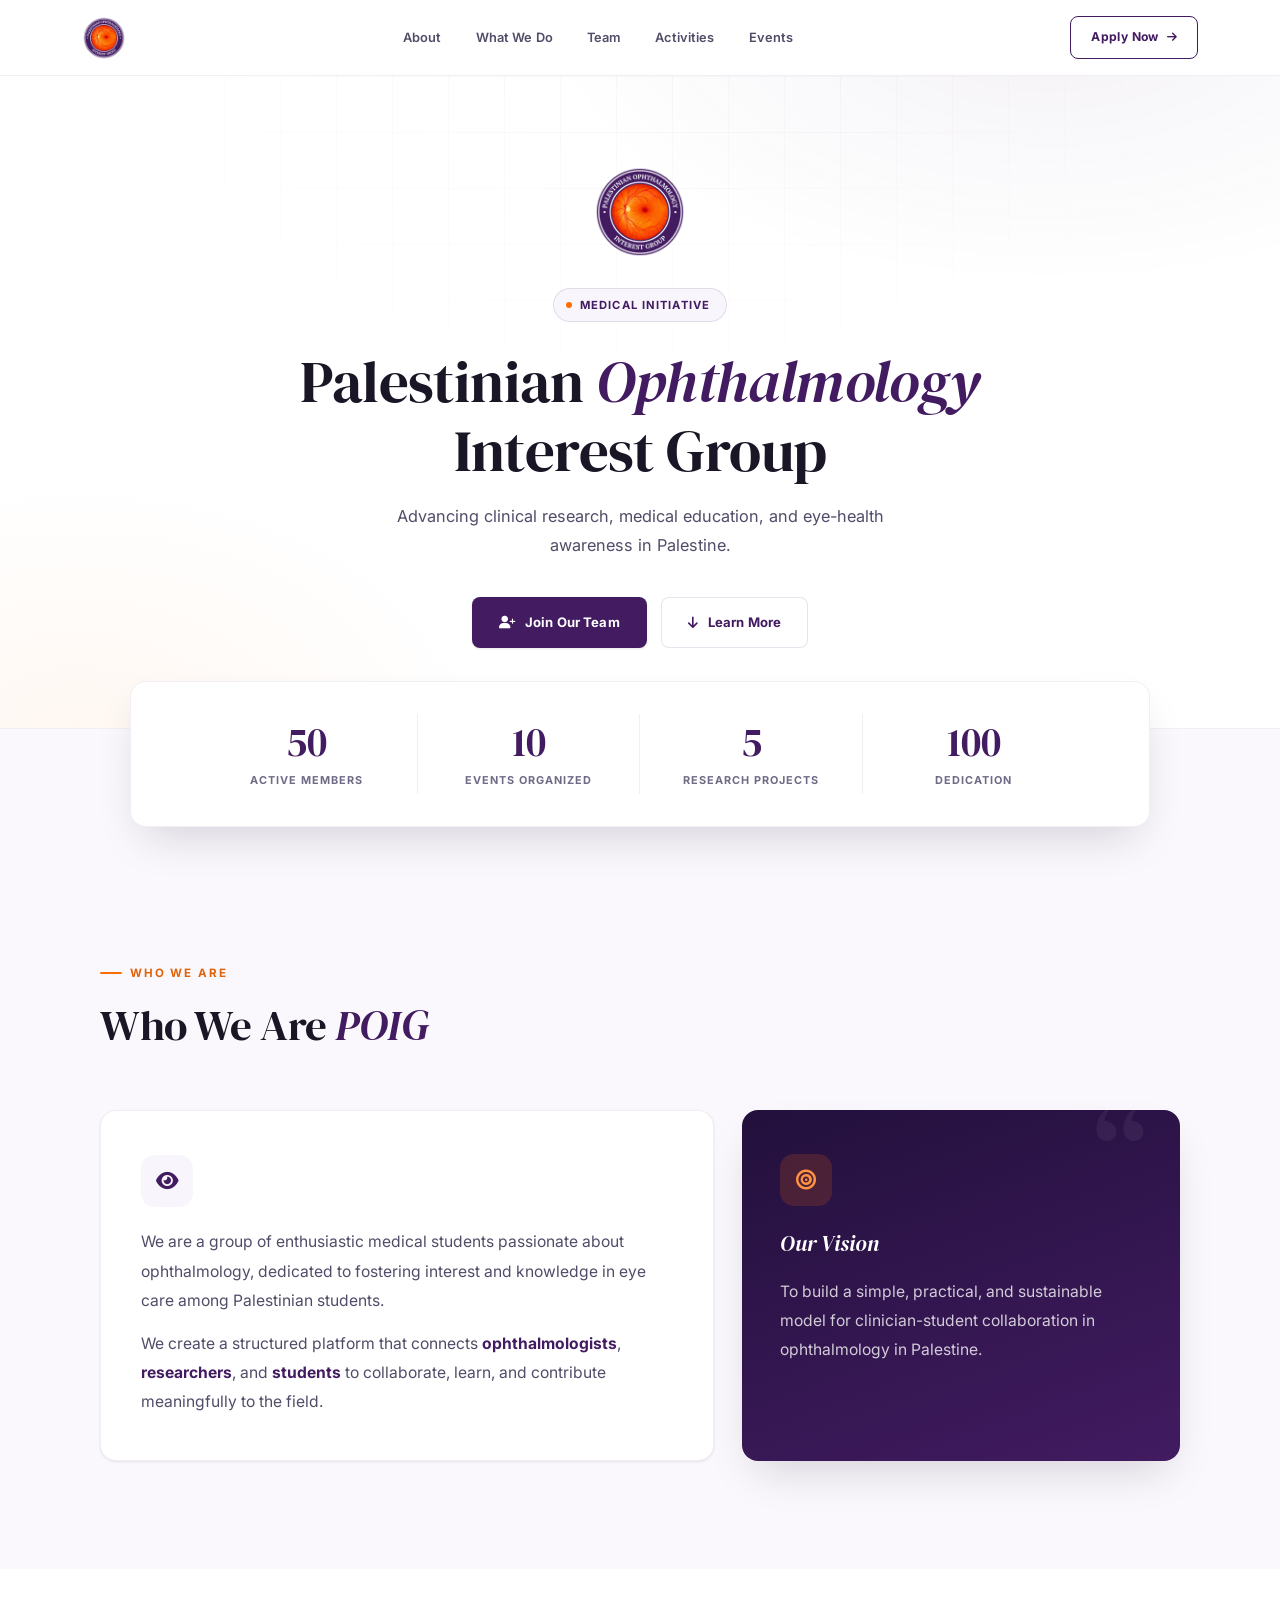
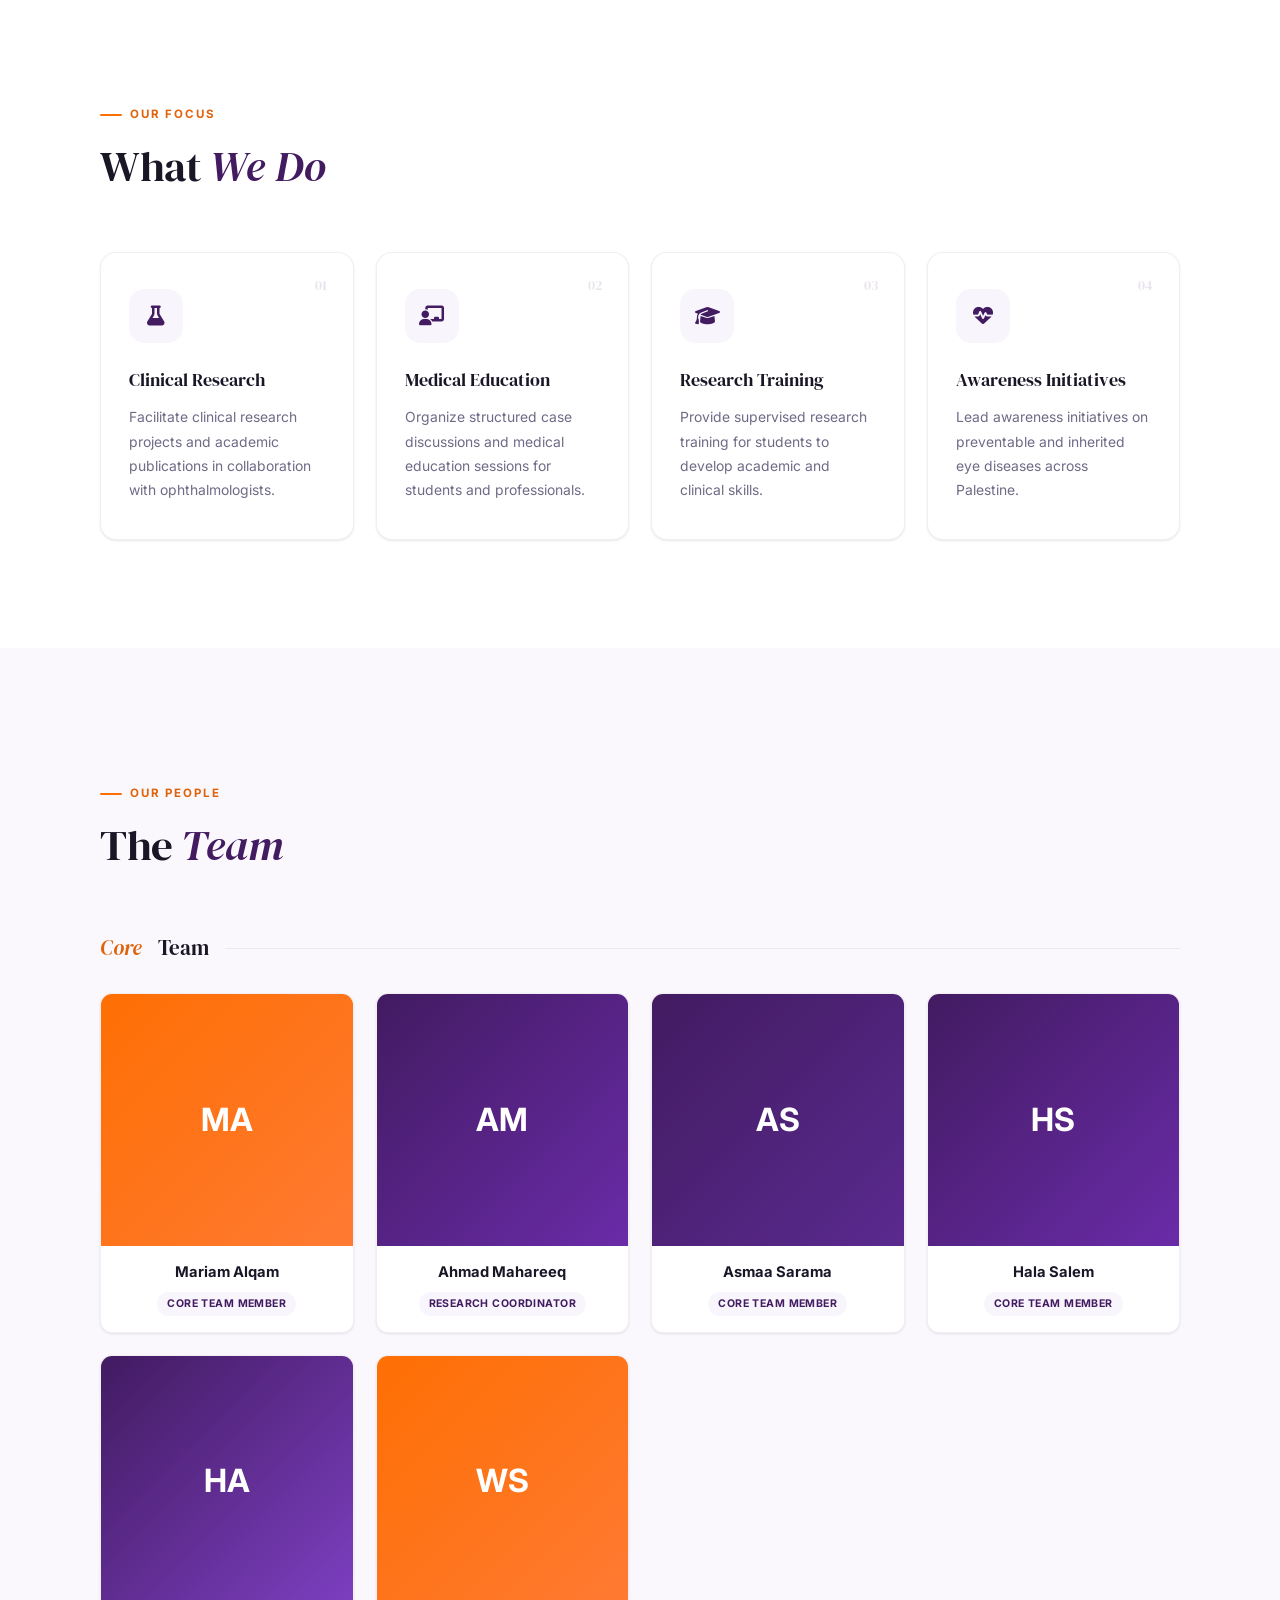
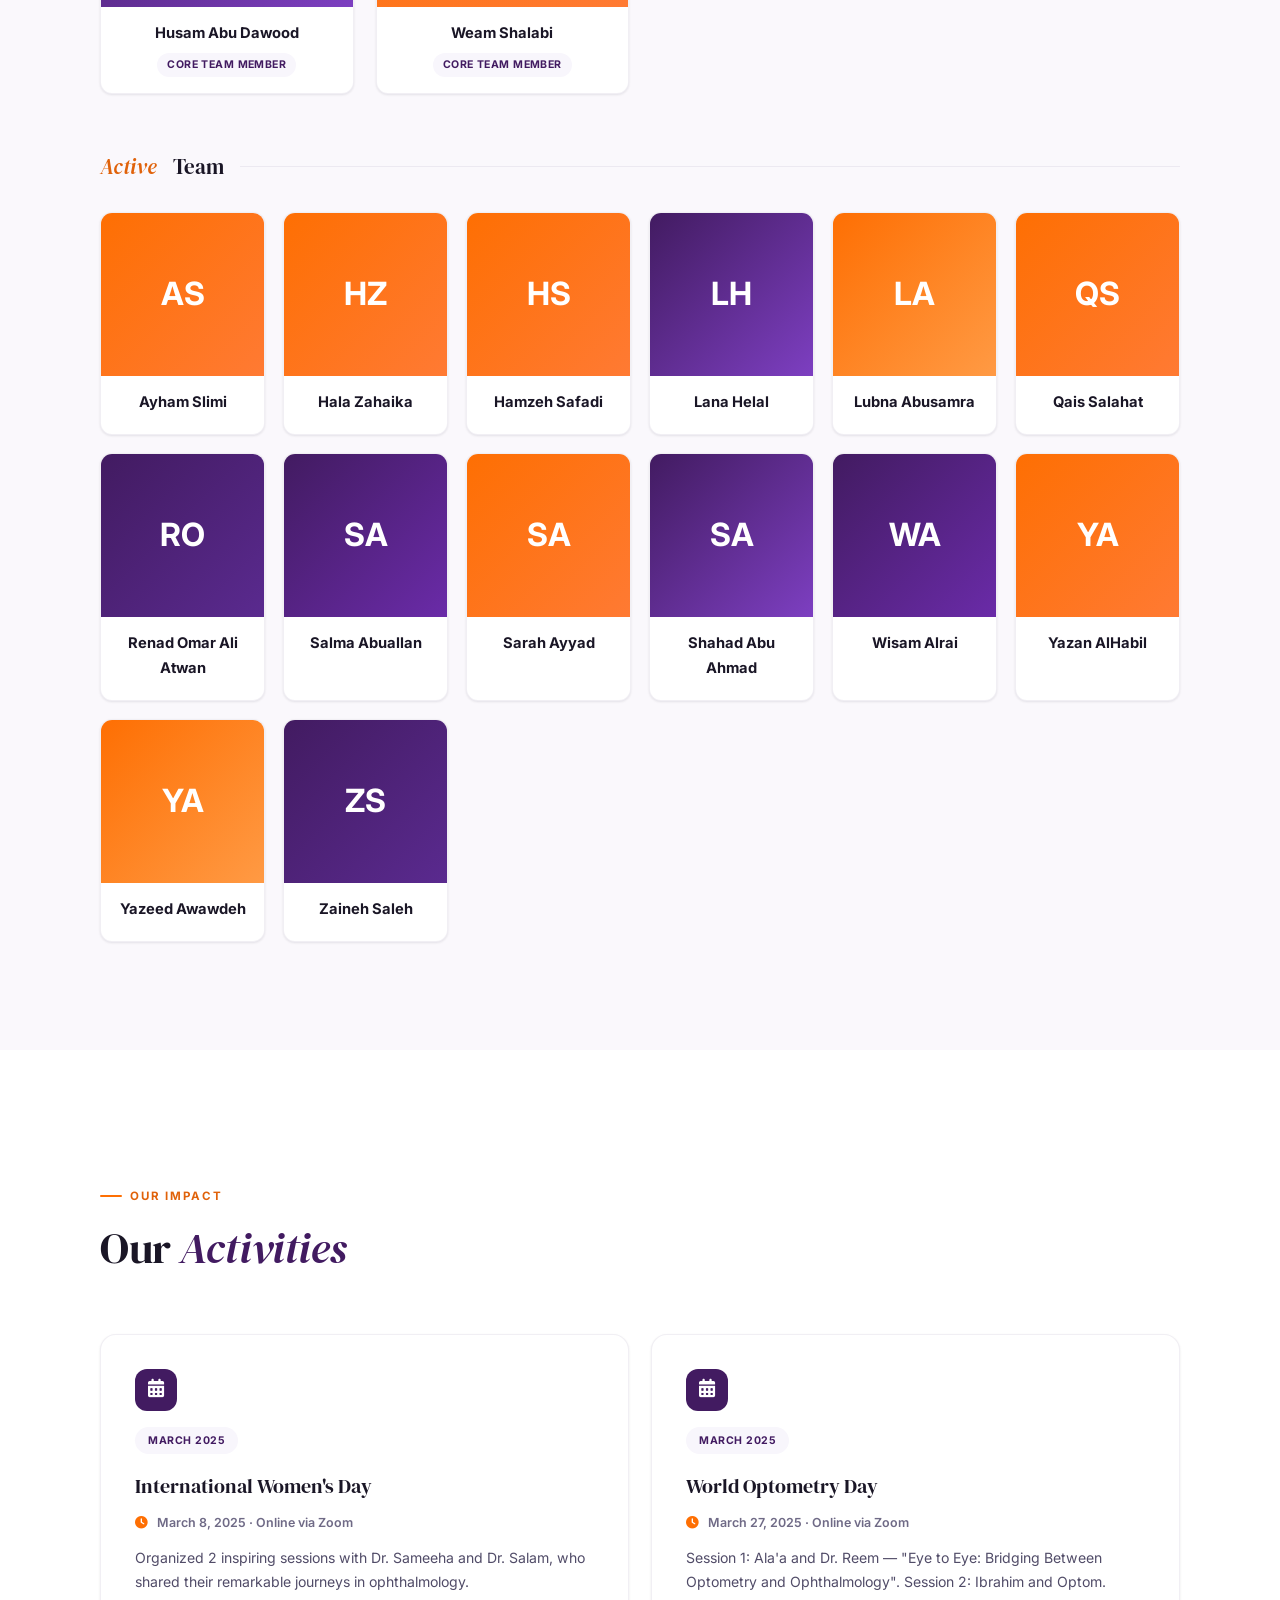
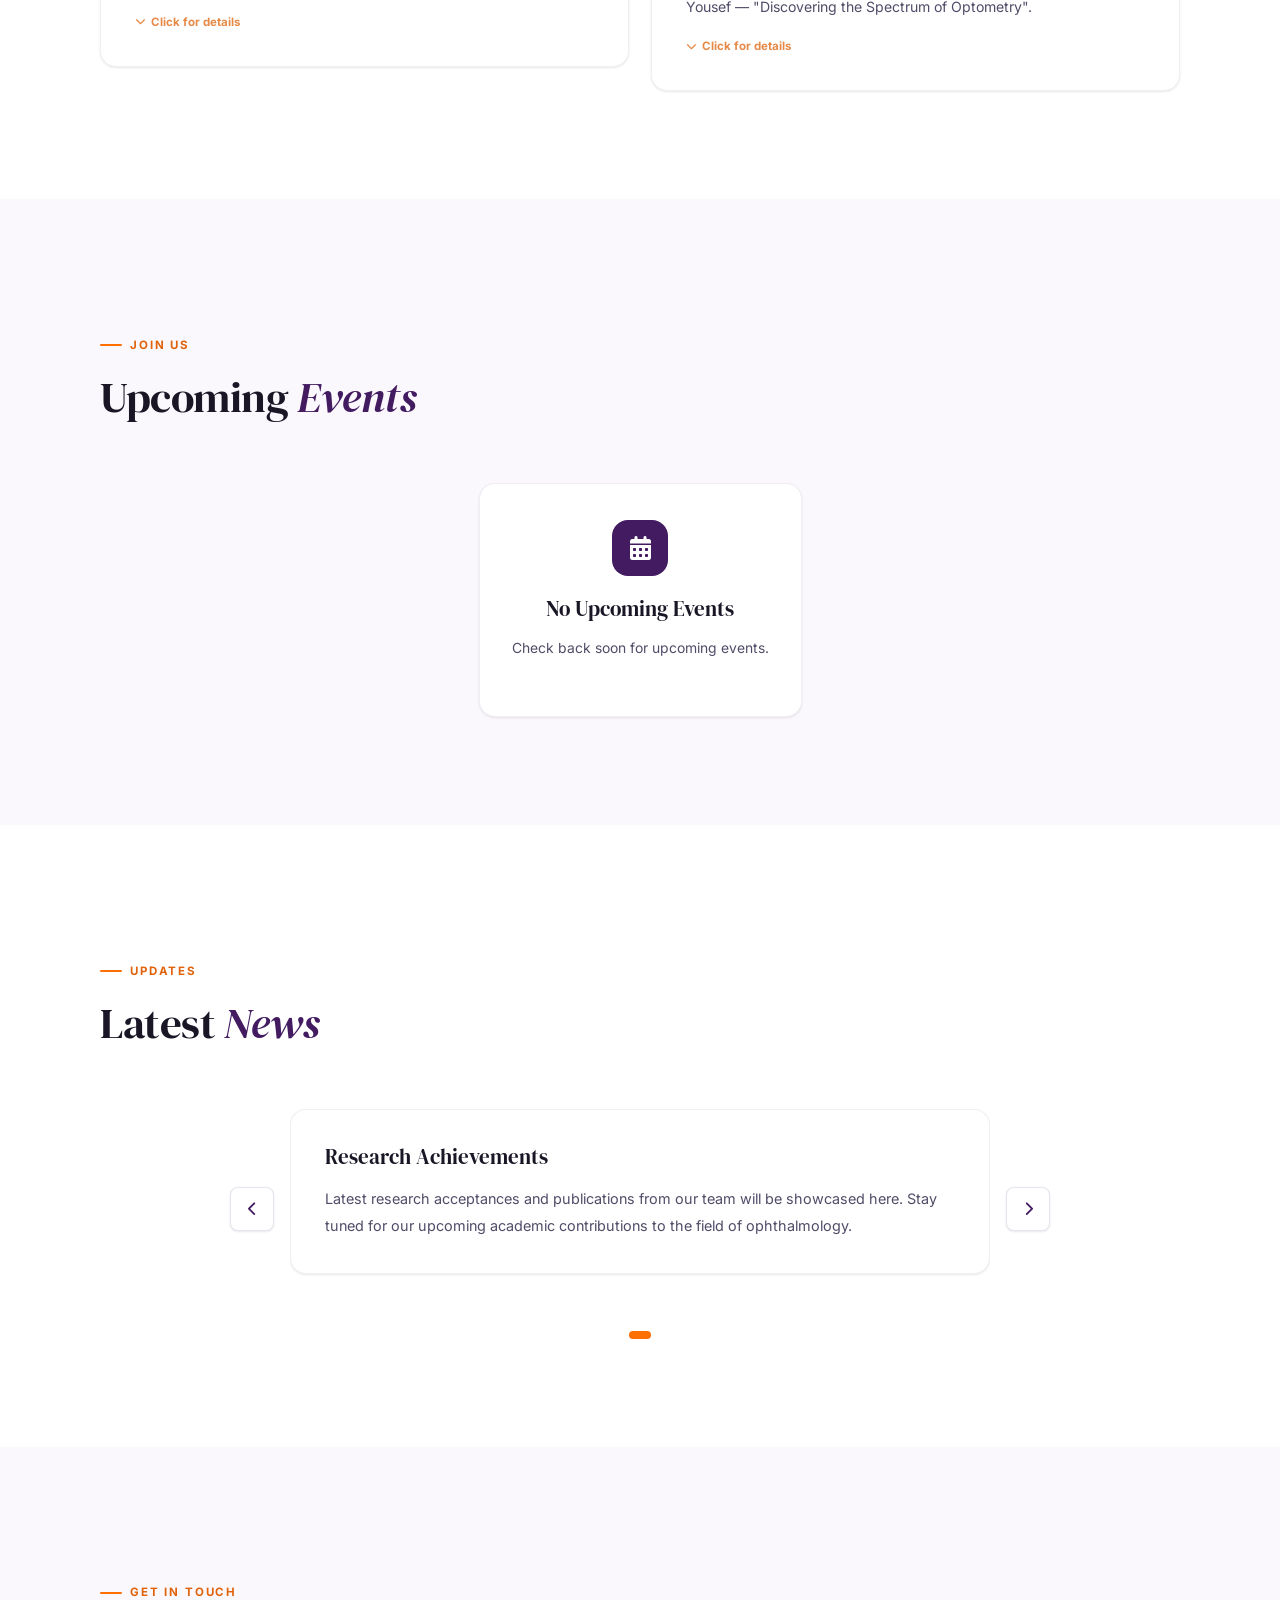
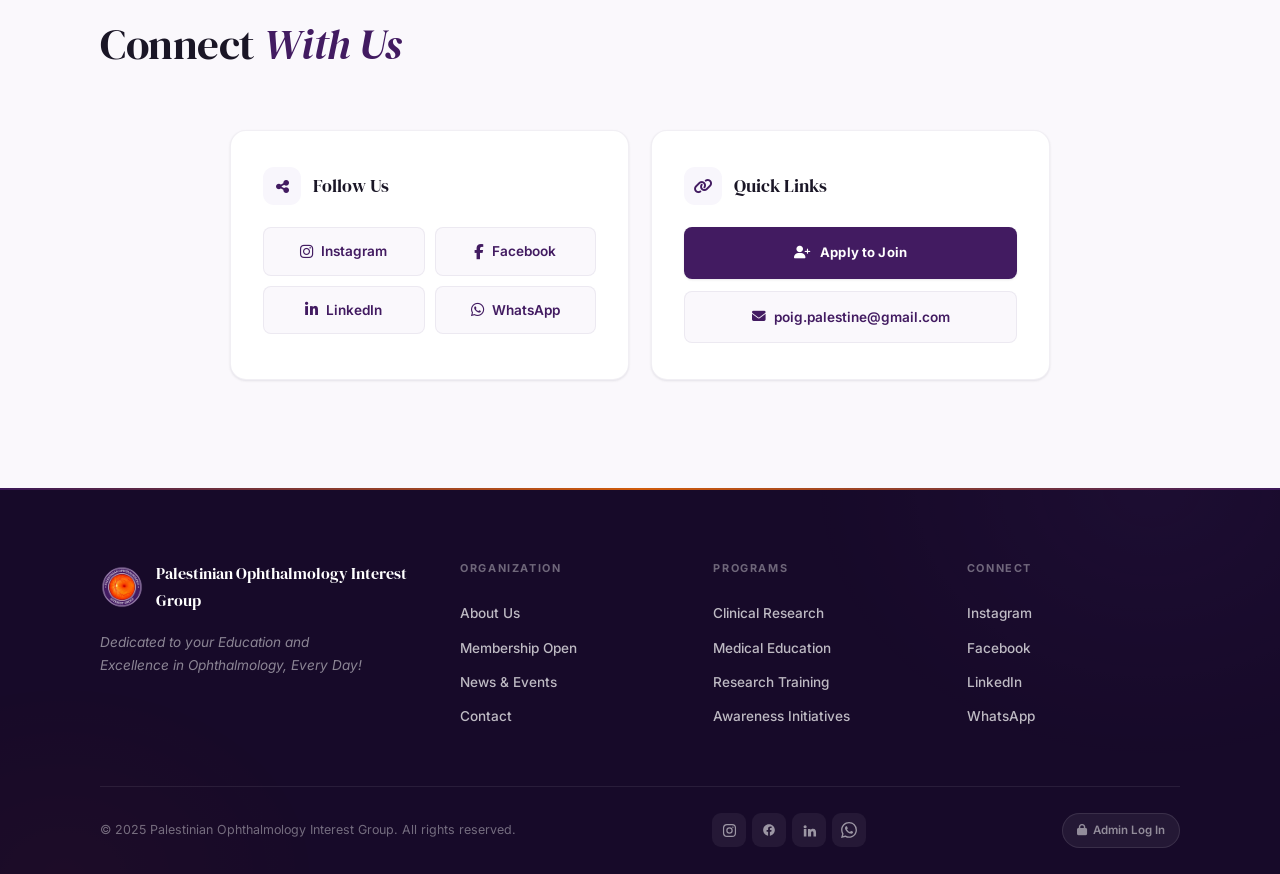
==== commit 9791521b: "Describe the change" ====
--- a/index.html
+++ b/index.html
@@ -6,7 +6,7 @@
   <title>POIG — Palestinian Ophthalmology Interest Group</title>
   <meta name="description" content="POIG (Palestinian Ophthalmology Interest Group) is a student-led initiative dedicated to ophthalmic education, research, awareness, and professional development.">
   <link rel="icon" type="image/png" href="logo-small.png">
-  <link rel="stylesheet" href="style.css?v=5">
+  <link rel="stylesheet" href="style.css?v=6">
   <link rel="preconnect" href="https://fonts.googleapis.com">
   <link rel="preconnect" href="https://fonts.gstatic.com" crossorigin>
   <link href="https://fonts.googleapis.com/css2?family=DM+Serif+Display:ital@0;1&family=Inter:wght@300;400;500;600;700;800;900&display=swap" rel="stylesheet">
@@ -83,11 +83,10 @@
     <div class="hero-pattern"></div>
     <div class="hero-inner">
       <img src="logo-small.png" alt="POIG Logo" class="hero-logo" width="100" height="100">
-      <div class="hero-badge">Student-Led Medical Initiative</div>
+      <div class="hero-badge">Medical Initiative</div>
       <h1>
         <span id="heroTitle"></span>
       </h1>
-      <p class="hero-arabic">رابطة طب العيون الفلسطينية</p>
       <p class="hero-desc" id="heroSubtitle"></p>
       <div class="hero-actions">
         <a href="https://docs.google.com/forms/d/e/1FAIpQLSf9drD7-JceoGbL4_K37pkbSeUa1gfrEMFWqD17afhvu1m6dw/viewform" target="_blank" class="btn btn-primary">
--- a/style.css
+++ b/style.css
@@ -415,15 +415,6 @@
   font-family: var(--serif);
   font-style: italic;
   color: var(--purple-700);
-}
-
-.hero-arabic {
-  font-size: 1.05rem;
-  font-weight: 400;
-  color: var(--muted);
-  margin-bottom: 22px;
-  direction: rtl;
-  font-family: 'Inter', sans-serif;
 }
 
 .hero-desc {
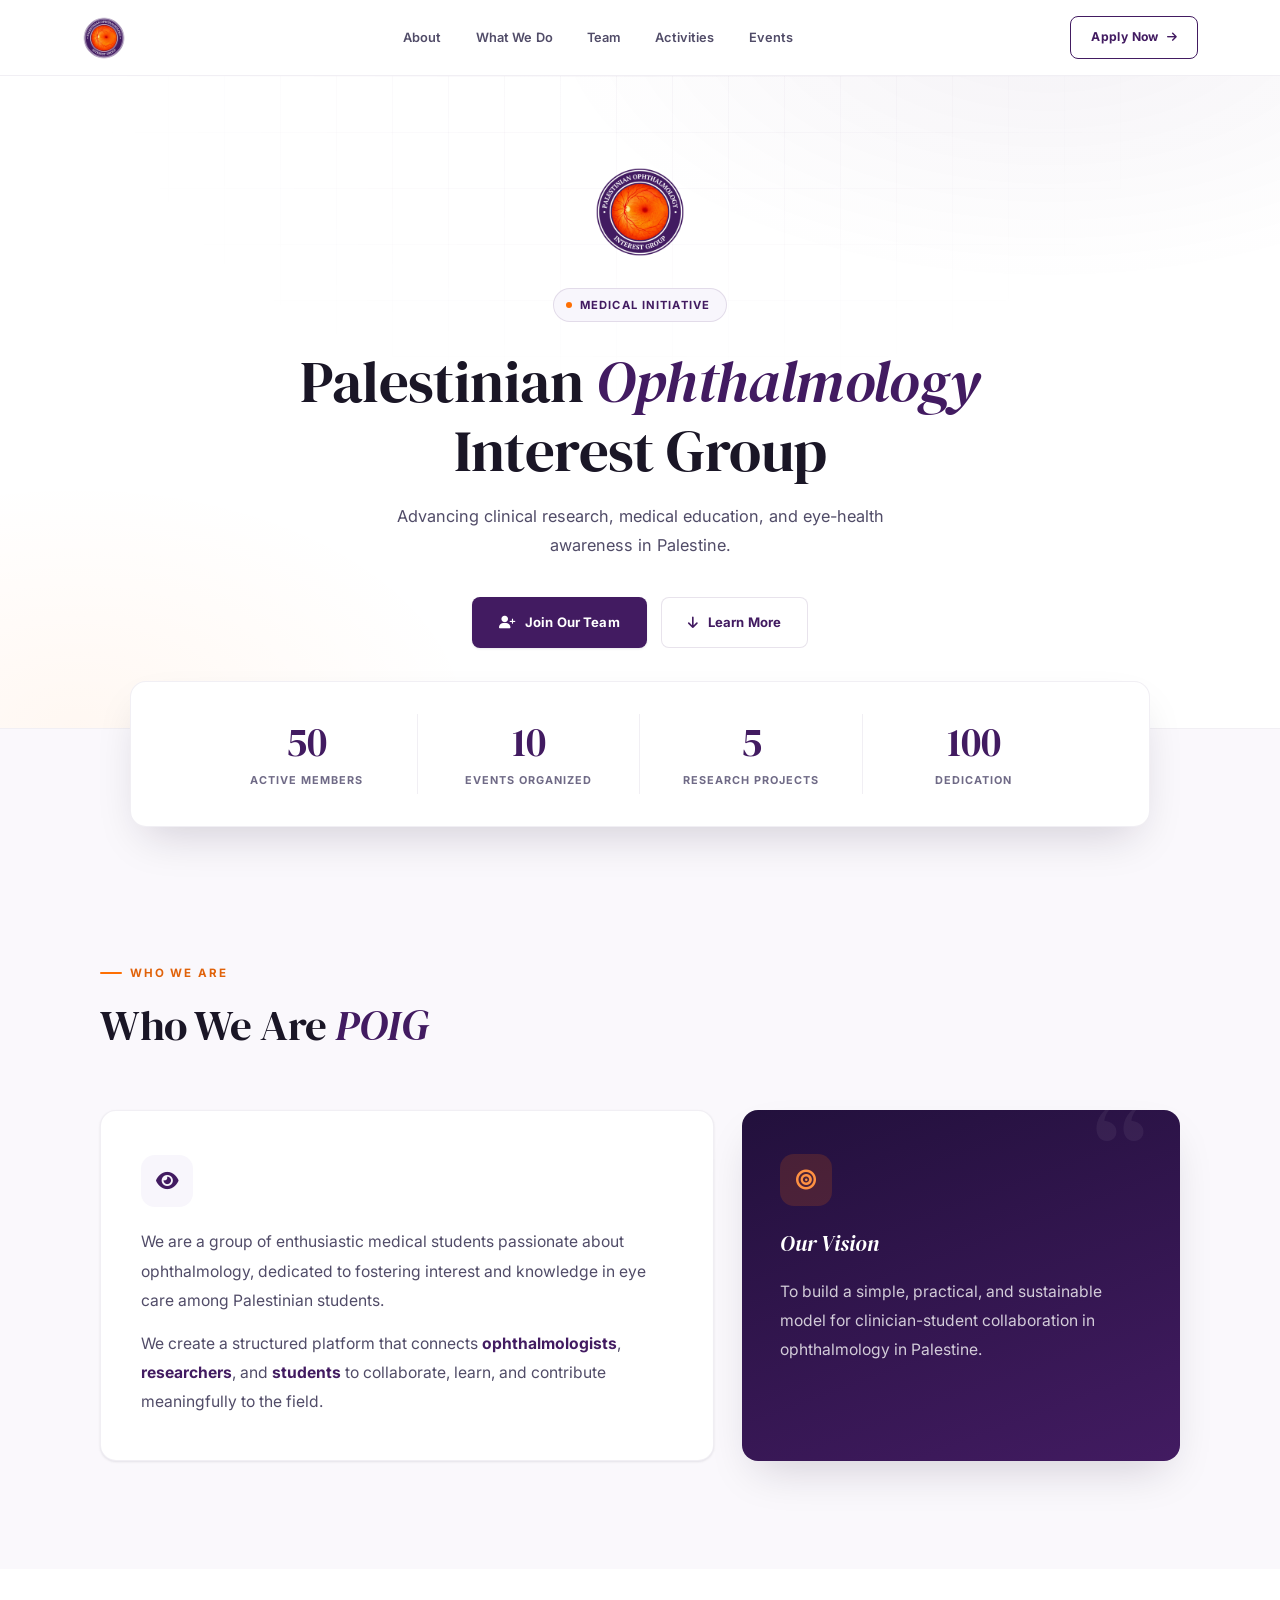
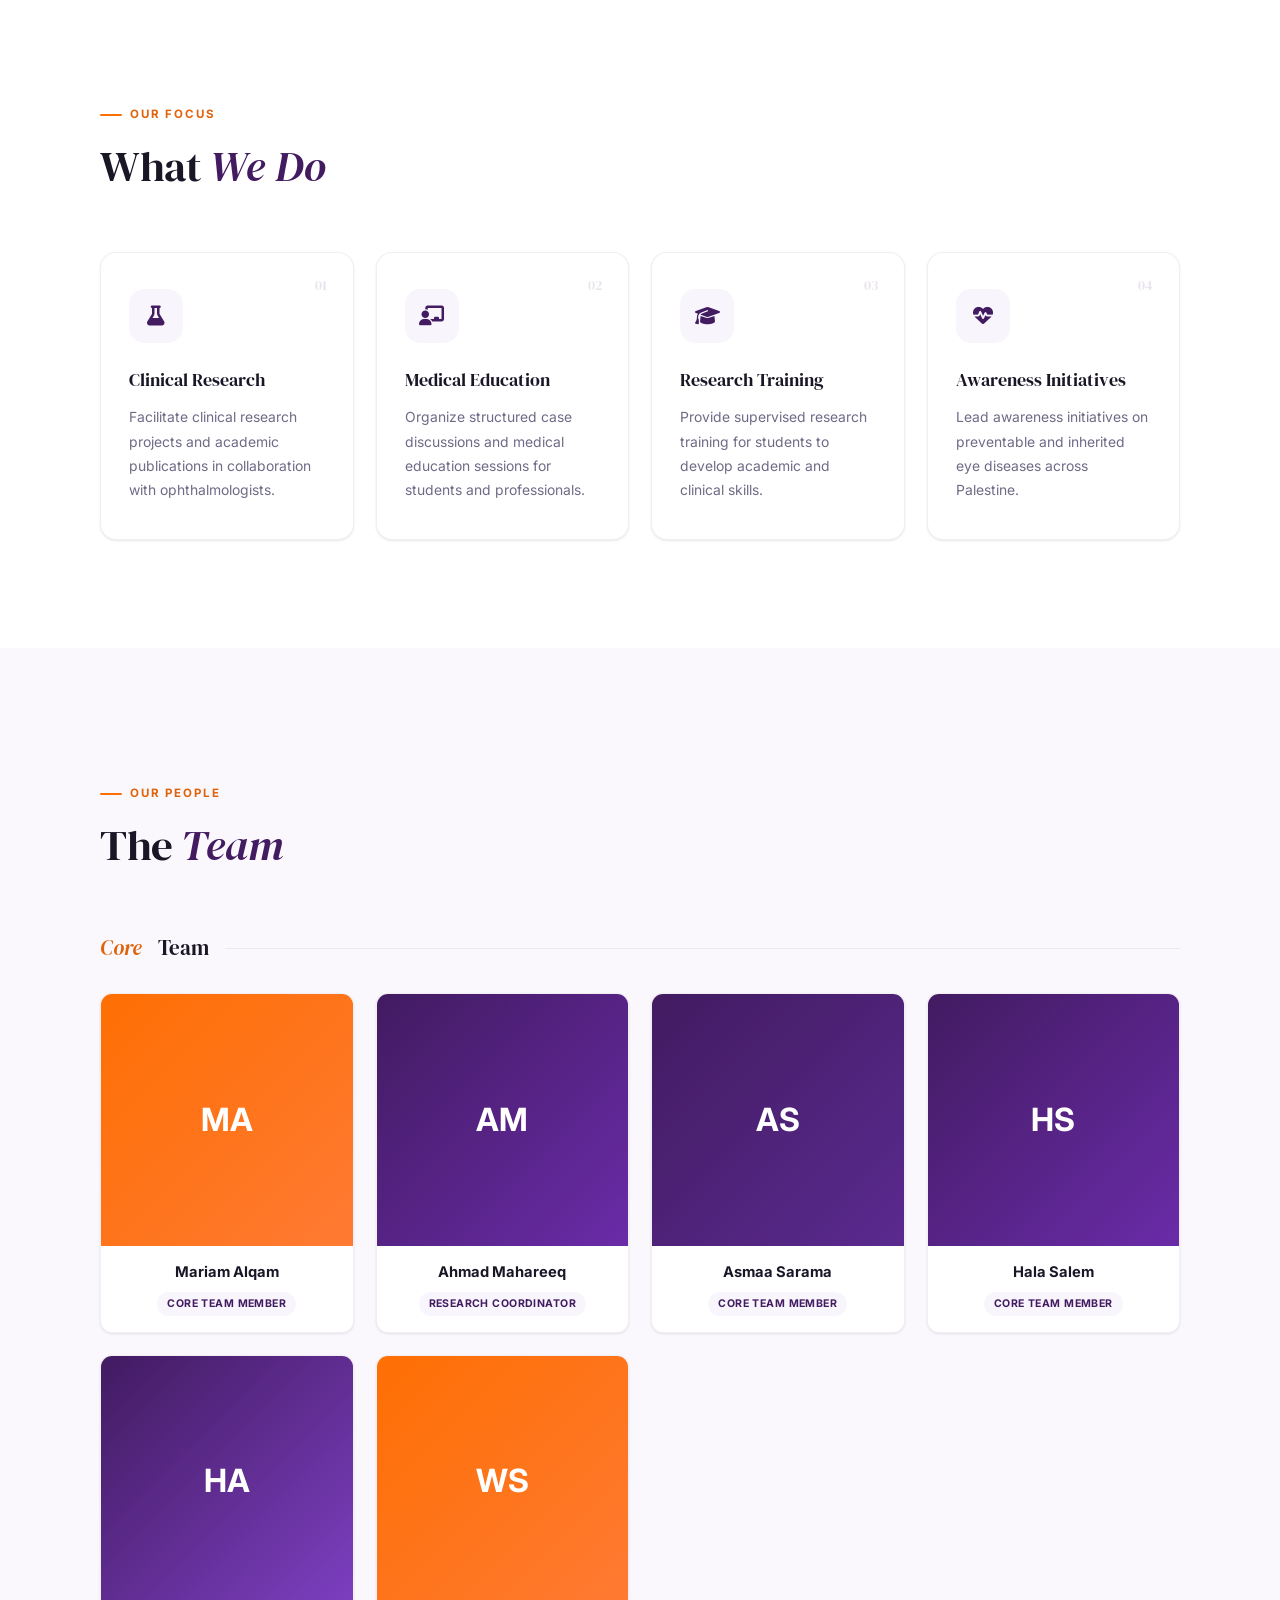
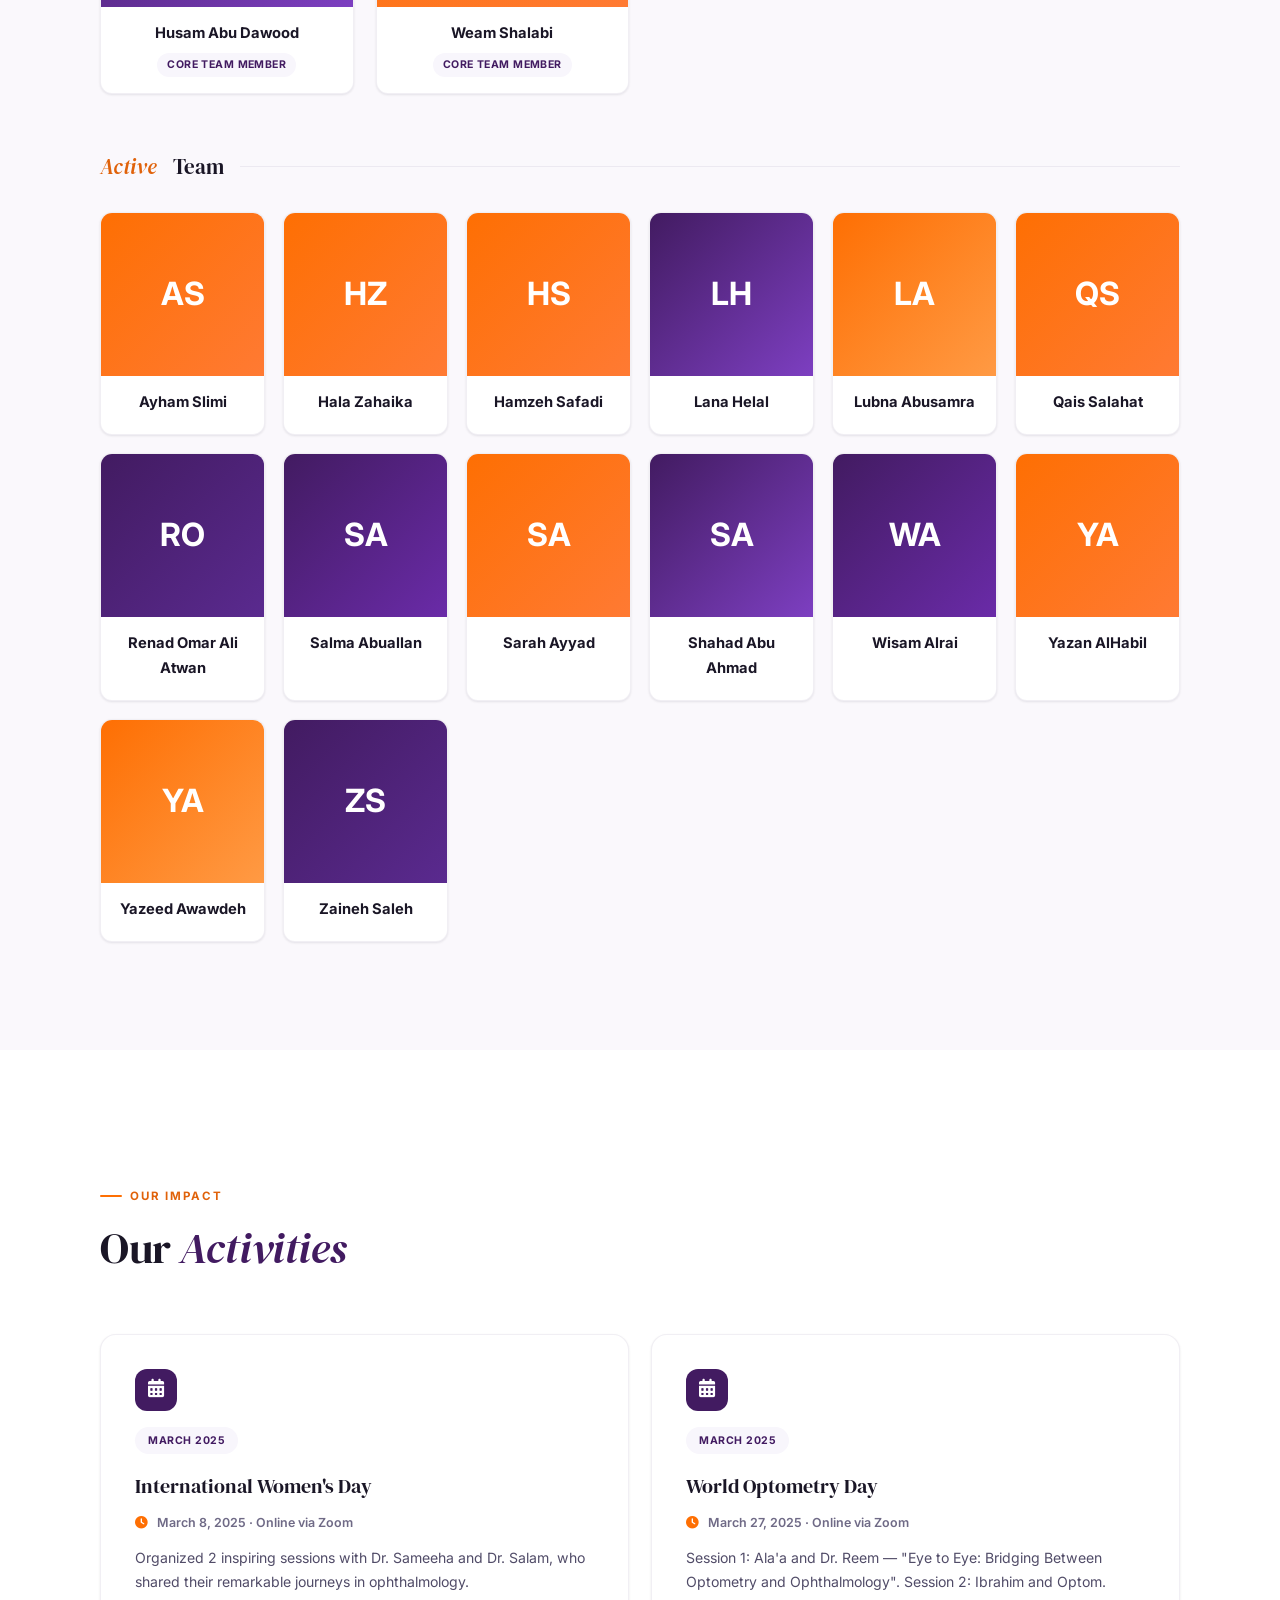
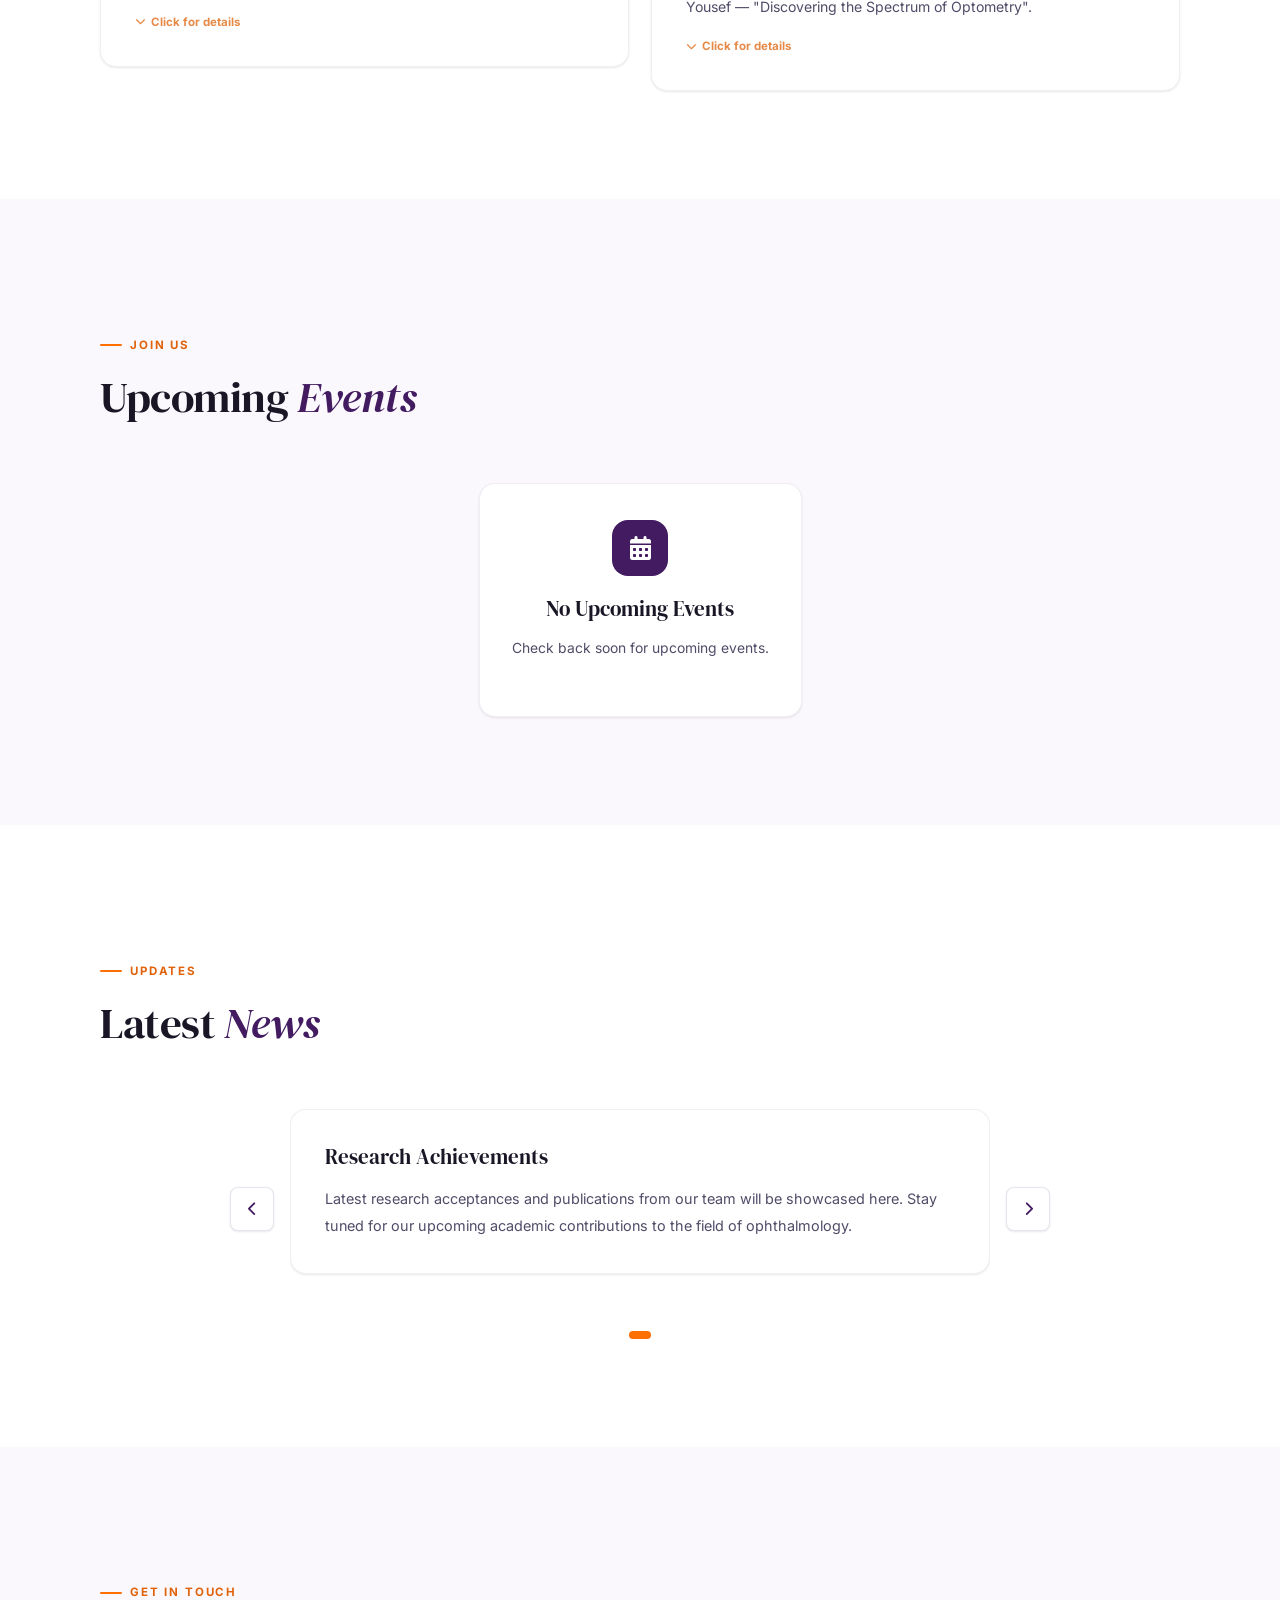
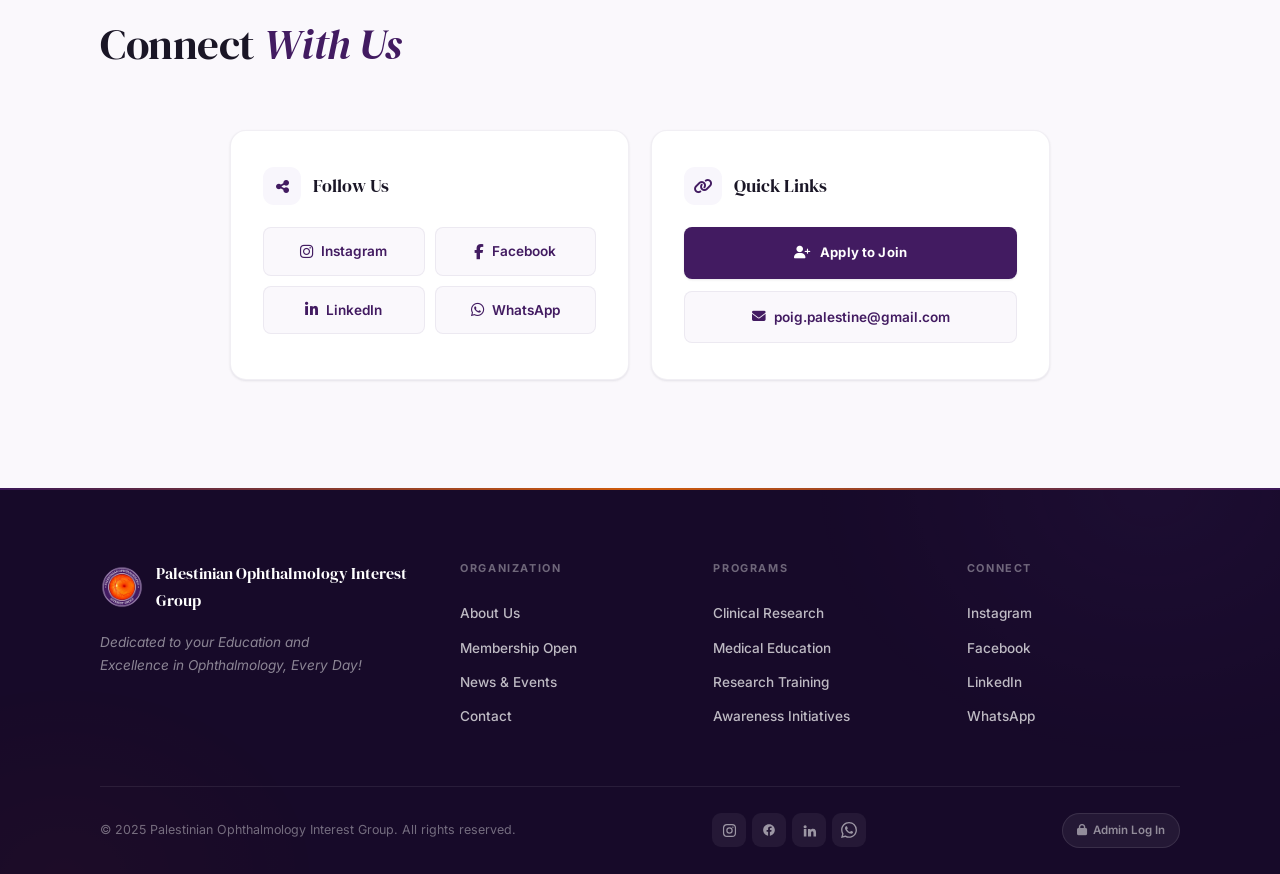
==== commit 0a1e1472: "Describe the change" ====
--- a/index.html
+++ b/index.html
@@ -82,7 +82,7 @@
     <div class="hero-grid"></div>
     <div class="hero-pattern"></div>
     <div class="hero-inner">
-      <img src="logo-small.png" alt="POIG Logo" class="hero-logo" width="100" height="100">
+      <img src="logo.png" alt="POIG Logo" class="hero-logo" width="100" height="100">
       <div class="hero-badge">Medical Initiative</div>
       <h1>
         <span id="heroTitle"></span>
